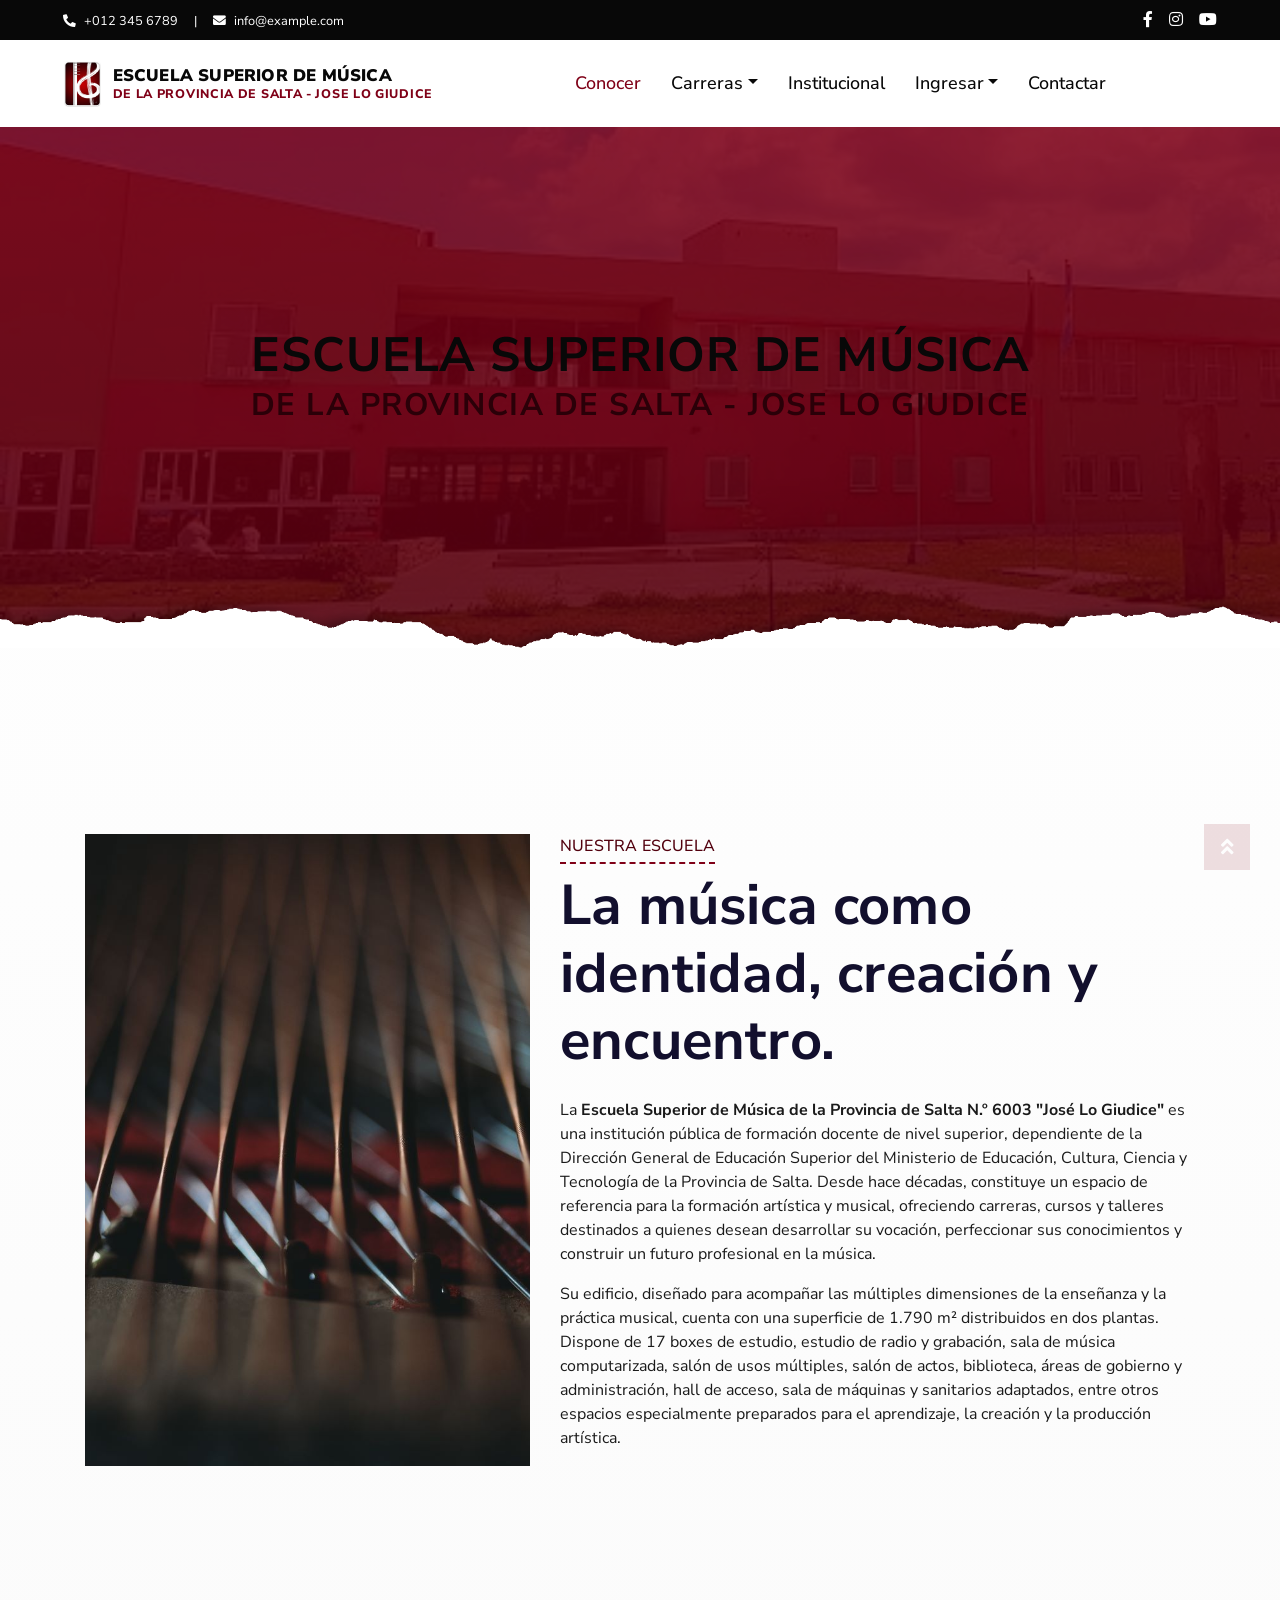
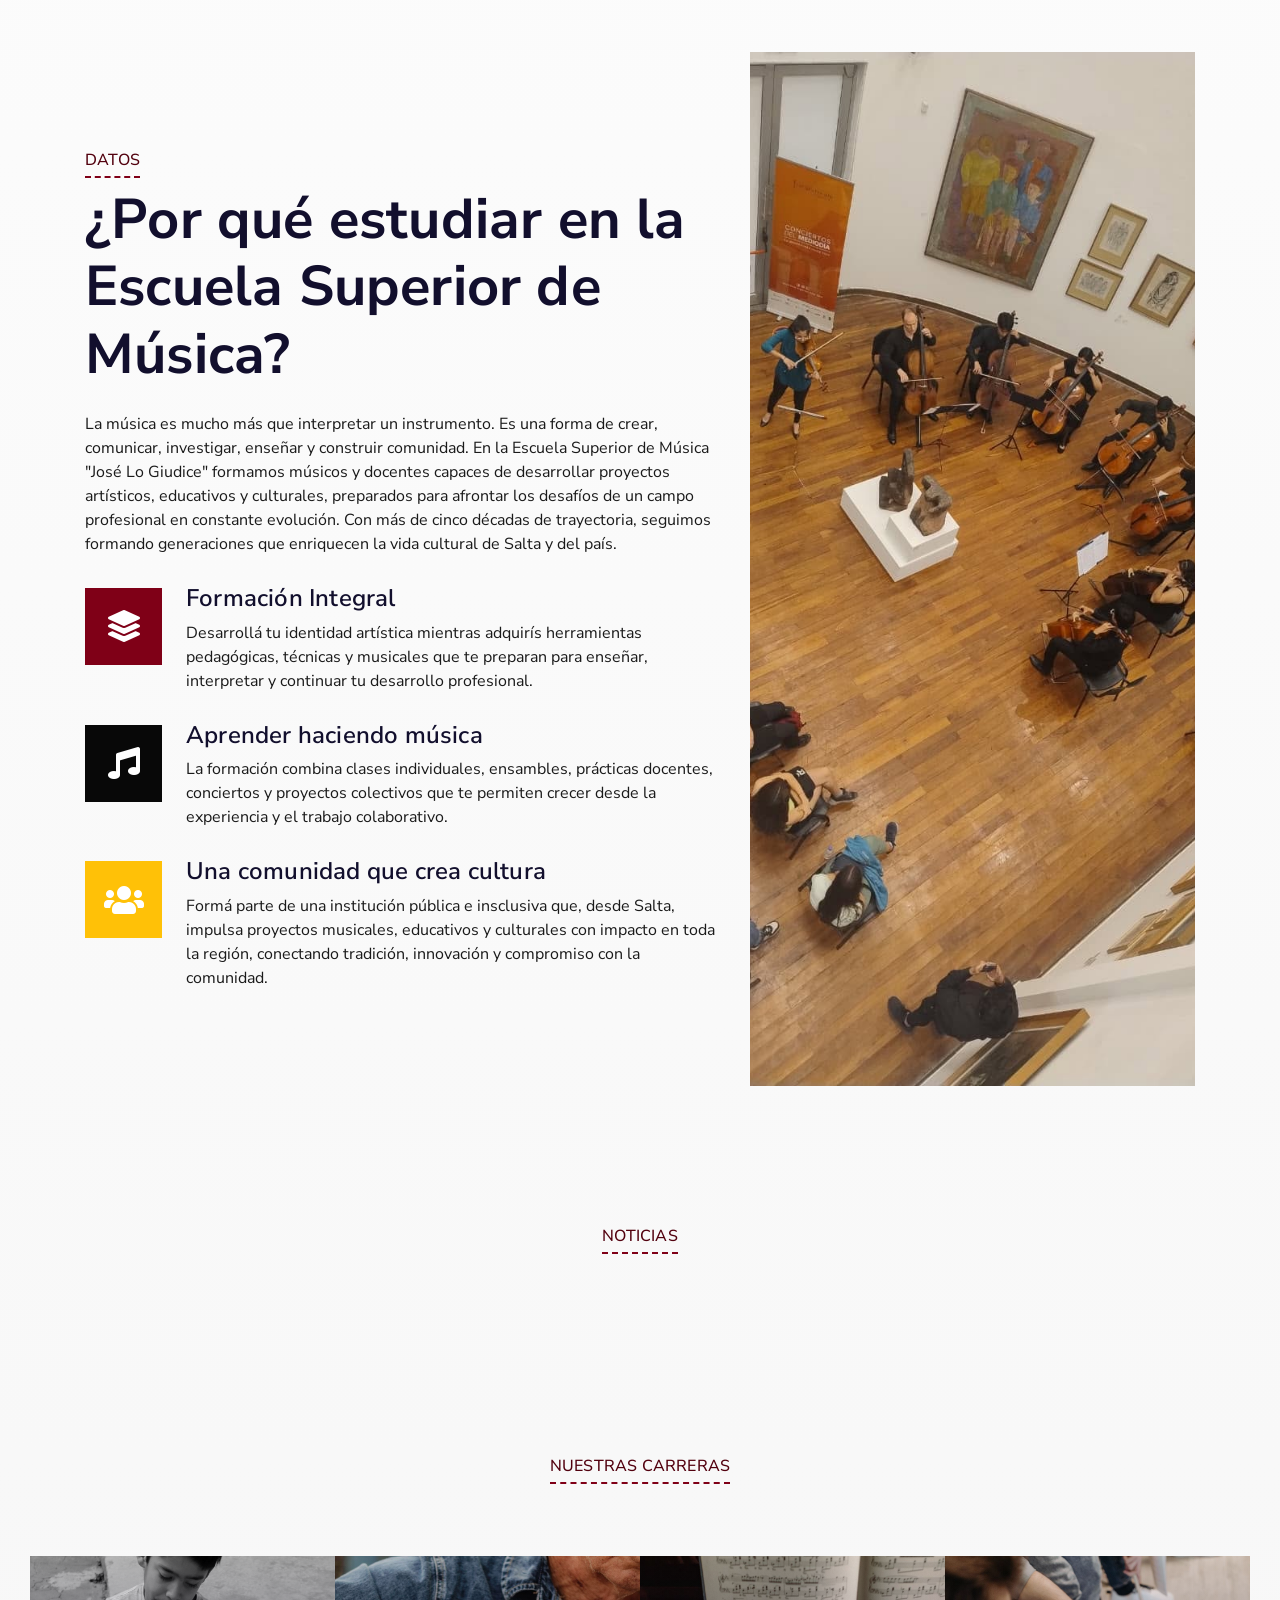
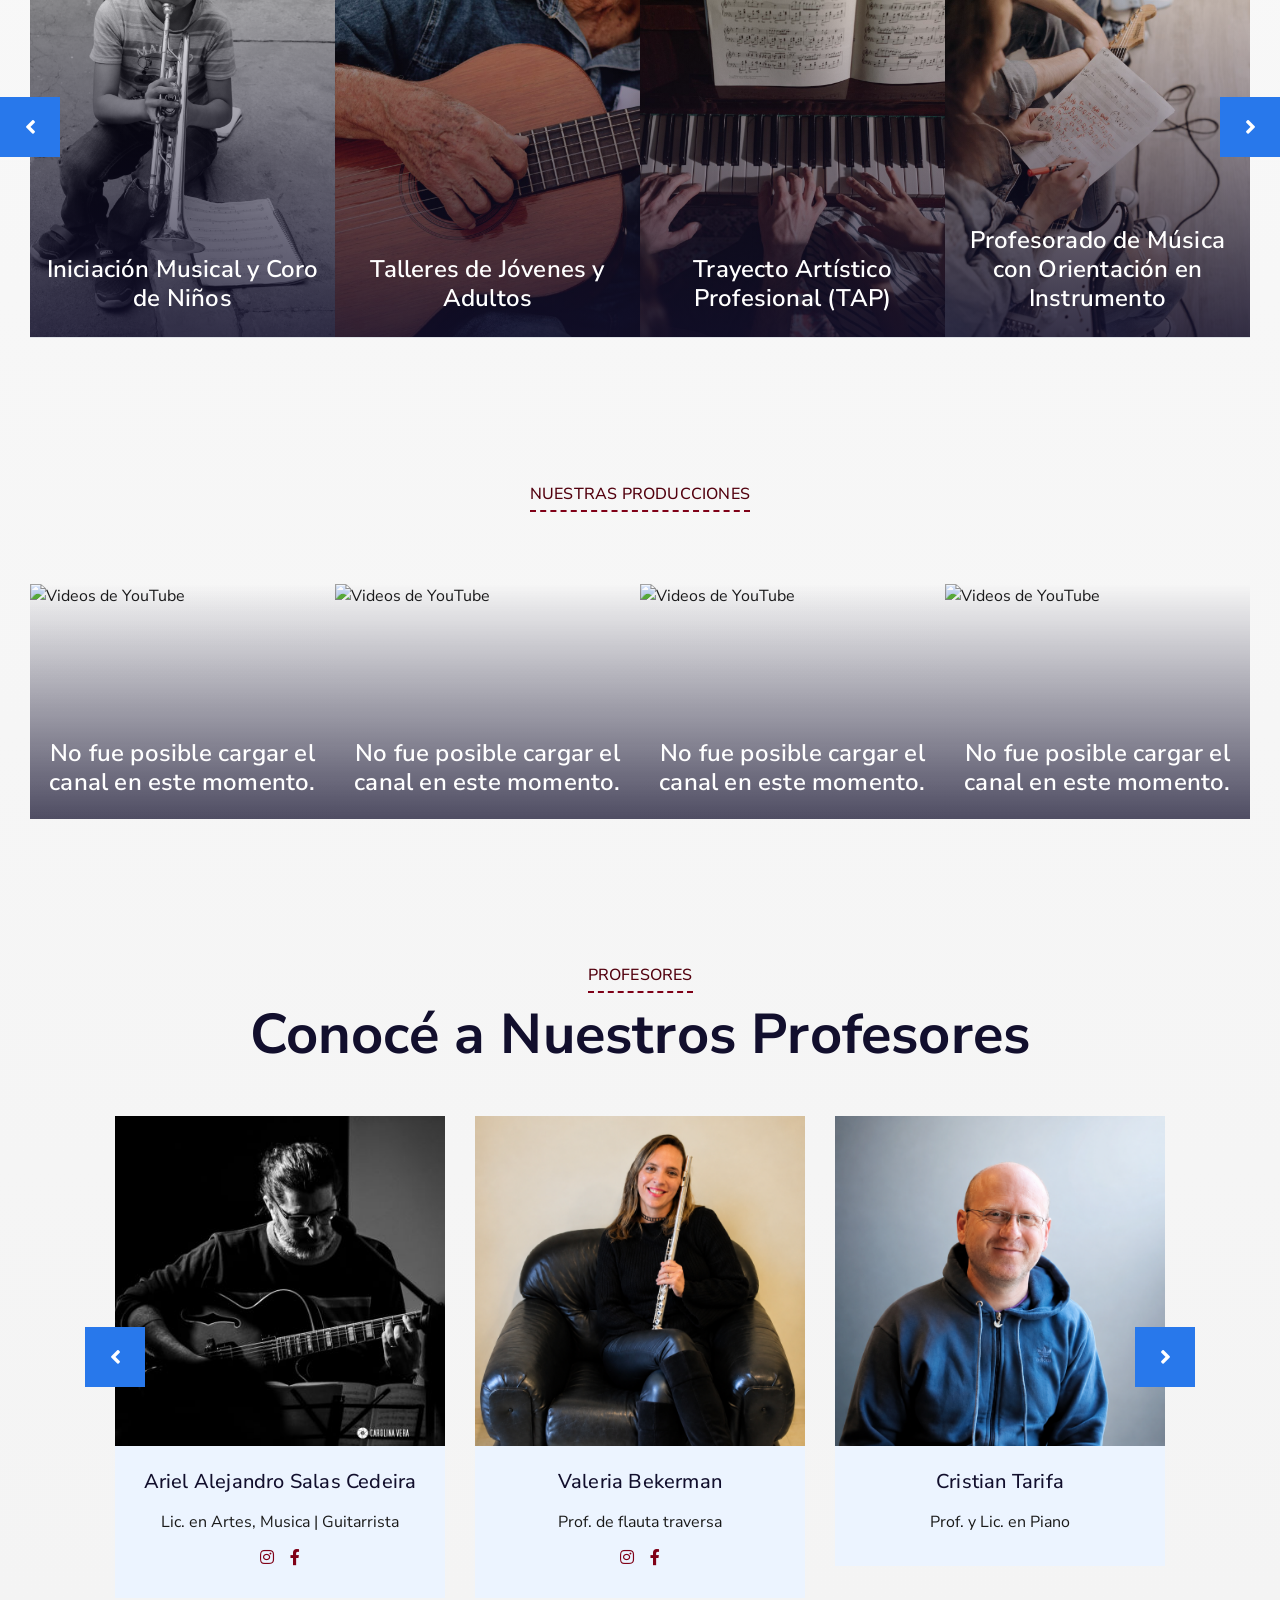
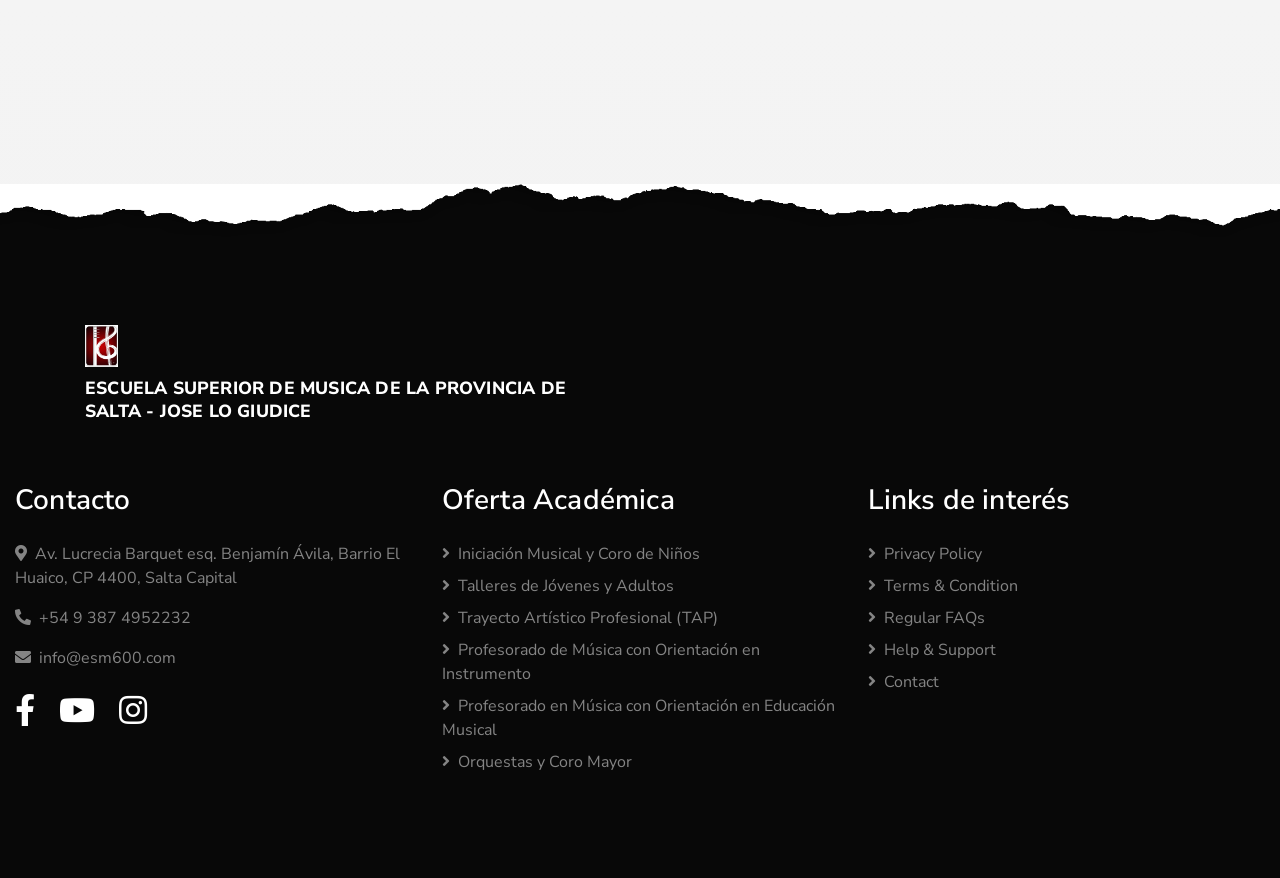
==== admin.html @ 335bd942 "Agregar Cartelera mejorada y Campus Virtual (Docentes)" ====
<!DOCTYPE html>
<html lang="en">

<head>
    <meta charset="utf-8">
    <title>Escuela Superior de Música - Jose Lo Giudice</title>
    <meta content="width=device-width, initial-scale=1.0" name="viewport">
    <meta content="Free HTML Templates" name="keywords">
    <meta content="Free HTML Templates" name="description">

    <!-- Favicon -->
    <link href="img/favicon.ico" rel="icon">

    <!-- Google Web Fonts -->
    <link rel="preconnect" href="https://fonts.gstatic.com">
    <link href="https://fonts.googleapis.com/css2?family=Nunito+Sans:wght@400;600;700;800;900&display=swap" rel="stylesheet"> 

    <!-- Font Awesome -->
    <link href="https://cdnjs.cloudflare.com/ajax/libs/font-awesome/5.10.0/css/all.min.css" rel="stylesheet">

    <!-- Libraries Stylesheet -->
    <link href="lib/owlcarousel/assets/owl.carousel.min.css" rel="stylesheet">

    <!-- Customized Bootstrap Stylesheet -->
    <link href="css/style.css" rel="stylesheet">

    <script>
        (function () {
            var adminPassword = 'admin';
            var storageKey = 'esm-admin-access';

            function redirectToHome() {
                window.location.replace('index.html');
            }

            async function requirePassword() {
                if (window.sessionStorage.getItem(storageKey) === 'granted') {
                    document.documentElement.style.visibility = '';
                    return;
                }

                while (true) {
                    var password = window.prompt('Ingrese la contraseña para acceder a Administracion:');

                    if (password === null) {
                        redirectToHome();
                        return;
                    }

                    if (password === adminPassword) {
                        window.sessionStorage.setItem(storageKey, 'granted');
                        document.documentElement.style.visibility = '';
                        return;
                    }

                    window.alert('Contrasena incorrecta.');
                }
            }

            document.documentElement.style.visibility = 'hidden';
            requirePassword().catch(redirectToHome);
        })();
    </script>
</head>

<body>
    <div class="brand-ribbon" aria-label="Nombre institucional">
        <span class="line-1">ESCUELA SUPERIOR DE MUSICA</span>
        <span class="line-2">DE LA PROVINCIA - JOSE LO GIUDICE</span>
    </div>

    <!-- Topbar Start -->
    <div class="container-fluid bg-dark">
        <div class="row py-2 px-lg-5">
            <div class="col-lg-6 text-center text-lg-left mb-2 mb-lg-0">
                <div class="d-inline-flex align-items-center text-white">
                    <small><i class="fa fa-phone-alt mr-2"></i>+012 345 6789</small>
                    <small class="px-3">|</small>
                    <small><i class="fa fa-envelope mr-2"></i>info@example.com</small>
                </div>
            </div>
            <div class="col-lg-6 text-center text-lg-right">
                <div class="d-inline-flex align-items-center">
                    <a class="text-white px-2" href="">
                        <i class="fab fa-facebook-f"></i>
                    </a>
                    <a class="text-white px-2" href="">
                        <i class="fab fa-instagram"></i>
                    </a>
                    <a class="text-white pl-2" href="">
                        <i class="fab fa-youtube"></i>
                    </a>
                </div>
            </div>
        </div>
    </div>
    <!-- Topbar End -->


    <!-- Navbar Start -->
    <div class="container-fluid p-0">
        <nav class="navbar navbar-expand-lg bg-white navbar-light py-3 py-lg-0 px-lg-5">
            <a href="index.html" class="navbar-brand ml-lg-3">
                <h1 class="m-0 d-flex align-items-center">
                    <img src="img/icono.png" alt="Logo Escuela Superior de Música">
                    <span class="brand-title">
                        <span class="line-1">Escuela Superior de Música</span>
                        <span class="line-2">De la Provincia de Salta - Jose Lo Giudice</span>
                    </span>
                </h1>
            </a>
            <button type="button" class="navbar-toggler" data-toggle="collapse" data-target="#navbarCollapse">
                <span class="navbar-toggler-icon"></span>
            </button>
            <div class="collapse navbar-collapse justify-content-between px-lg-3" id="navbarCollapse">
                <div class="navbar-nav mx-auto py-0">
                    <a href="index.html" class="nav-item nav-link active">Conocer</a>
                    <div class="nav-item dropdown">
                        <a href="#" class="nav-link dropdown-toggle" data-toggle="dropdown">Carreras</a>
                        <div class="dropdown-menu m-0">
                            <a href="im.html" class="dropdown-item">Iniciación Musical y Coro de Niños</a>
                            <a href="talleres.html" class="dropdown-item">Talleres de Jóvenes y Adultos</a>
                            <a href="tap.html" class="dropdown-item">Trayecto Artístico Profesional (TAP)</a>
                            <a href="prof_inst.html" class="dropdown-item">Profesorado de Música con Orientación en Instrumento</a>
                            <a href="prof_ed.html" class="dropdown-item">Profesorado en Música con Orientación en Educación Musical</a>
                            <a href="coro_y_orq.html" class="dropdown-item">Orquestas y Coro Mayor</a>
                        </div>
                    </div>
                    <a href="course.html" class="nav-item nav-link">Institucional</a>
                    <div class="nav-item dropdown">
                        <a href="#" class="nav-link dropdown-toggle" data-toggle="dropdown">Ingresar</a>
                        <div class="dropdown-menu m-0">
                            <a href="estudiante.html" class="dropdown-item">Estudiantes</a>
                            <a href="docente.html" class="dropdown-item">Docentes</a>
                            <a href="admin.html" class="dropdown-item">Administración</a>
                        </div>
                    </div>
                    <a href="contact.html" class="nav-item nav-link">Contactar</a>
                </div>
            </div>
        </nav>
    </div>
    <!-- Navbar End -->


    <!-- Header Start -->
    <div class="jumbotron jumbotron-fluid page-header position-relative overlay-bottom" style="margin-bottom: 90px;">
                <div class="container text-center py-5">
            <div class="hero-brand mt-4 mb-5">
                <h1 class="line-1">ADMINISTRACION</h1>
                <h2 class="line-2">Portal de acceso a materiales</h2>
            </div>
        </div>
    </div>
    <!-- Header End -->


    <!-- Cartelera Start -->
    <div class="container-fluid py-5 bg-light">
        <div class="container py-5">
            <div class="section-title position-relative mb-4">
                <h6 class="d-inline-block position-relative text-secondary text-uppercase pb-2">Cartelera</h6>
                <h1 class="display-4">Novedades Importantes</h1>
            </div>
            <div class="row justify-content-center">
                <div class="col-lg-10">
                    <div class="cartelera-box p-4 bg-white rounded shadow-sm">
                        <div id="carteleraItems" class="cartelera-items">
                            <p class="text-secondary mb-0"><i class="fa fa-spinner fa-spin mr-2"></i>Cargando novedades...</p>
                        </div>
                        <div class="d-flex justify-content-end mt-4">
                            <button id="carteleraEditBtn" class="btn btn-outline-primary cartelera-edit-trigger">
                                <i class="fa fa-edit mr-2"></i>Editar Cartelera
                            </button>
                        </div>
                        <div id="carteleraEditor" class="cartelera-editor mt-4 d-none">
                            <div class="alert alert-info" role="alert">
                                <i class="fa fa-info-circle mr-2"></i> Ingresa cada novedad en una línea separada
                            </div>
                            <div class="form-row">
                                <div class="form-group col-md-6">
                                    <label for="carteleraPassword"><strong>Clave de acceso</strong></label>
                                    <input type="password" class="form-control" id="carteleraPassword" placeholder="Clave para editar">
                                </div>
                            </div>
                            <div class="form-group">
                                <label for="carteleraText"><strong>Novedades</strong></label>
                                <textarea class="form-control" id="carteleraText" rows="6" placeholder="Escribe cada novedad en una línea"></textarea>
                            </div>
                            <div class="d-flex justify-content-between">
                                <button id="carteleraCancelBtn" class="btn btn-secondary">
                                    <i class="fa fa-times mr-2"></i>Cancelar
                                </button>
                                <button id="carteleraSaveBtn" class="btn btn-primary">
                                    <i class="fa fa-save mr-2"></i>Guardar cambios
                                </button>
                            </div>
                            <p id="carteleraEditorMessage" class="mt-3 text-muted small"></p>
                        </div>
                    </div>
                </div>
            </div>
        </div>
    </div>
    <!-- Cartelera End -->


    <!-- Sistemas de Inscripcion Start -->
    <div class="container-fluid py-5">
        <div class="container py-5">
            <div class="row align-items-center">
                <div class="col-lg-5 mb-5 mb-lg-0">
                    <div class="section-title position-relative mb-4">
                        <h6 class="d-inline-block position-relative text-secondary text-uppercase pb-2">Administracion</h6>
                        <h1 class="display-4">Sistemas de inscripcion</h1>
                    </div>
                    <p class="mb-4">Acceso directo a los sistemas de inscripcion de cada carrera.</p>
                    <div class="d-flex flex-column justify-content-start">
                        <a class="h5 mb-3" href="https://esm-6003.github.io/inscripciones_im/"><i class="fa fa-angle-right text-primary mr-2"></i>Iniciacion Musical y Coro de Ninos</a>
                        <a class="h5 mb-3" href="https://esm-6003.github.io/inscripciones_talleres/"><i class="fa fa-angle-right text-primary mr-2"></i>Talleres de Jovenes y Adultos</a>
                        <a class="h5 mb-0" href="https://esm-6003.github.io/inscripciones_tap/"><i class="fa fa-angle-right text-primary mr-2"></i>Trayecto Artistico Profesional (TAP)</a>
                    </div>
                </div>
                <div class="col-lg-7">
                    <div class="bg-light rounded shadow-sm overflow-hidden">
                        <div class="p-4 border-bottom">
                            <h3 class="mb-2">Video Tutorial</h3>
                            <p class="mb-0">Guia visual para el uso de los sistemas de inscripcion.</p>
                        </div>
                        <div class="embed-responsive embed-responsive-16by9">
                            <iframe class="embed-responsive-item" src="https://www.youtube.com/embed?listType=playlist&amp;list=PLn2VcwukuczQGEJcW-QOPMCEWF8kkze4x" title="Video tutorial de inscripcion"></iframe>
                        </div>
                    </div>
                </div>
            </div>
        </div>
    </div>
    <!-- Sistemas de Inscripcion End -->

    <!-- Generadores Automatizados Start -->
    <div class="container-fluid pb-5">
        <div class="container pb-5">
            <div class="section-title position-relative mb-4">
                <h6 class="d-inline-block position-relative text-secondary text-uppercase pb-2">Herramientas</h6>
                <h1 class="display-4">Generadores Automatizados</h1>
            </div>
            <div class="row">
                <div class="col-lg-6 mb-3">
                    <div class="bg-light rounded p-4 h-100 shadow-sm">
                        <a class="h4 d-inline-block mb-0" href="https://esm-6003.github.io/listados/" target="_blank" rel="noopener noreferrer">Generador Automatico de Listados</a>
                    </div>
                </div>
                <div class="col-lg-6 mb-3">
                    <div class="bg-light rounded p-4 h-100 shadow-sm">
                        <a class="h4 d-inline-block mb-2" href="#">Generador de Actas de Examenes</a>
                        <p class="mb-0">Enlace pendiente de configuracion.</p>
                    </div>
                </div>
            </div>
        </div>
    </div>
    <!-- Generadores Automatizados End -->


    <!-- Footer Start -->
    <div class="container-fluid position-relative overlay-top bg-dark text-white-50 py-5" style="margin-top: 90px;">
        <div class="container mt-5 pt-5">
            <div class="row">
                <div class="col-md-6 mb-5">
                    <a href="index.html" class="navbar-brand">
                        <h1 class="mt-n2 d-flex align-items-center footer-brand-title">
                            <img src="img/icono.png" alt="Logo Escuela Superior de Música">
                            ESCUELA SUPERIOR DE MUSICA DE LA PROVINCIA DE SALTA - JOSE LO GIUDICE
                        </h1>
                    </a>
                </div>
                </div>
            </div>
            <div class="row">
                <div class="col-md-4 mb-5">
                    <h3 class="text-white mb-4">Contactos</h3>
                    <p><i class="fa fa-map-marker-alt mr-2"></i>Av. Lucrecia Barquet esq. Benjamín Ávila, Barrio El Huaico, CP 4400, Salta Capital</p>
                    <p><i class="fa fa-phone-alt mr-2"></i>+54 9 387 4952232</p>
                    <p><i class="fa fa-envelope mr-2"></i>info@esm600.com</p>
                    <div class="d-flex justify-content-start mt-4">
                        <a class="text-white mr-4" href="#"><i class="fab fa-2x fa-facebook-f"></i></a>
                        <a class="text-white mr-4" href="#"><i class="fab fa-2x fa-youtube"></i></a>
                        <a class="text-white" href="#"><i class="fab fa-2x fa-instagram"></i></a>
                    </div>
                </div>
                <div class="col-md-4 mb-5">
                    <h3 class="text-white mb-4">Our Courses</h3>
                    <div class="d-flex flex-column justify-content-start">
                        <a class="text-white-50 mb-2" href="#"><i class="fa fa-angle-right mr-2"></i>Iniciación Musical y Coro de Niños</a>
                        <a class="text-white-50 mb-2" href="#"><i class="fa fa-angle-right mr-2"></i>Talleres de Jóvenes y Adultos</a>
                        <a class="text-white-50 mb-2" href="#"><i class="fa fa-angle-right mr-2"></i>Trayecto Artístico Profesional (TAP)</a>
                        <a class="text-white-50 mb-2" href="#"><i class="fa fa-angle-right mr-2"></i>Profesorado de Música con Orientación en Instrumento</a>
                        <a class="text-white-50 mb-2" href="#"><i class="fa fa-angle-right mr-2"></i>Profesorado en Música con Orientación en Educación Musical</a>
                        <a class="text-white-50 mb-2" href="#"><i class="fa fa-angle-right mr-2"></i>Orquestas y Coro Mayor</a>
                    </div>
                </div>
                <div class="col-md-4 mb-5">
                    <h3 class="text-white mb-4">Links de interés</h3>
                    <div class="d-flex flex-column justify-content-start">
                        <a class="text-white-50 mb-2" href="#"><i class="fa fa-angle-right mr-2"></i>Privacy Policy</a>
                        <a class="text-white-50 mb-2" href="#"><i class="fa fa-angle-right mr-2"></i>Terms & Condition</a>
                        <a class="text-white-50 mb-2" href="#"><i class="fa fa-angle-right mr-2"></i>Regular FAQs</a>
                        <a class="text-white-50 mb-2" href="#"><i class="fa fa-angle-right mr-2"></i>Help & Support</a>
                        <a class="text-white-50" href="#"><i class="fa fa-angle-right mr-2"></i>Contact</a>
                    </div>
                </div>
            </div>
        </div>
    </div>
    <!-- Footer End -->


    <!-- Back to Top -->
    <a href="#" class="btn btn-lg btn-primary rounded-0 btn-lg-square back-to-top"><i class="fa fa-angle-double-up"></i></a>


    <!-- JavaScript Libraries -->
    <script src="https://code.jquery.com/jquery-3.4.1.min.js"></script>
    <script src="https://stackpath.bootstrapcdn.com/bootstrap/4.4.1/js/bootstrap.bundle.min.js"></script>
    <script src="lib/easing/easing.min.js"></script>
    <script src="lib/waypoints/waypoints.min.js"></script>
    <script src="lib/counterup/counterup.min.js"></script>
    <script src="lib/owlcarousel/owl.carousel.min.js"></script>

    <!-- Template Javascript -->
    <script src="js/main.js"></script>

    <!-- Cartelera Script -->
    <script>
    (function ($) {
        var CARTELERA_ACCESS_KEY = 'admin';
        var CARTELERA_STORAGE_KEY = 'cartelera_admin_content';
        var currentContent = '';

        var $items = $('#carteleraItems');
        var $editor = $('#carteleraEditor');
        var $password = $('#carteleraPassword');
        var $textarea = $('#carteleraText');
        var $message = $('#carteleraEditorMessage');
        var $editBtn = $('#carteleraEditBtn');
        var $cancelBtn = $('#carteleraCancelBtn');
        var $saveBtn = $('#carteleraSaveBtn');

        function escapeHtml(text) {
            return String(text || '')
                .replace(/&/g, '&amp;')
                .replace(/</g, '&lt;')
                .replace(/>/g, '&gt;')
                .replace(/"/g, '&quot;')
                .replace(/'/g, '&#39;');
        }

        function renderCartelera(text) {
            var lines = String(text || '').trim().split(/\r?\n/).filter(Boolean);
            if (!lines.length) {
                $items.html('<p class="text-secondary mb-0"><i class="fa fa-info-circle mr-2"></i>No hay novedades disponibles.</p>');
                return;
            }
            var html = '<ul class="list-unstyled mb-0">';
            lines.forEach(function (line) {
                html += '<li class="cartelera-item mb-2"><i class="fa fa-circle text-primary mr-2"></i>' + escapeHtml(line) + '</li>';
            });
            html += '</ul>';
            $items.html(html);
        }

        function setEditorVisible(visible) {
            $editor.toggleClass('d-none', !visible);
            if (!visible) {
                $password.val('');
                $message.text('');
            }
        }

        function setEditorMessage(text, isError) {
            $message.text(text).toggleClass('text-danger', !!isError).toggleClass('text-success', !isError);
        }

        function loadCarteleraFromLocal() {
            var saved = localStorage.getItem(CARTELERA_STORAGE_KEY);
            if (saved) {
                currentContent = saved;
                renderCartelera(saved);
            } else {
                renderCartelera('Sistema de cartelera activo\nVerifica regularmente las novedades\nContacta con administración para sugerencias');
            }
        }

        function saveCarteleraToLocal(content) {
            localStorage.setItem(CARTELERA_STORAGE_KEY, content);
            currentContent = content;
        }

        $editBtn.on('click', function () {
            setEditorVisible(true);
            $textarea.val(currentContent);
            $textarea.focus();
        });

        $cancelBtn.on('click', function () {
            setEditorVisible(false);
        });

        $saveBtn.on('click', function () {
            var password = String($password.val() || '').trim();
            if (!password) {
                setEditorMessage('Por favor, ingresa la clave de acceso.', true);
                return;
            }
            if (password !== CARTELERA_ACCESS_KEY) {
                setEditorMessage('Clave incorrecta. Intenta nuevamente.', true);
                return;
            }
            var content = String($textarea.val() || '').trim();
            if (!content) {
                setEditorMessage('Por favor, agrega al menos una novedad.', true);
                return;
            }
            saveCarteleraToLocal(content);
            renderCartelera(content);
            setEditorMessage('✓ Cambios guardados correctamente.', false);
            setTimeout(function () {
                setEditorVisible(false);
            }, 2000);
        });

        loadCarteleraFromLocal();
    })(jQuery);
    </script>
</body>

</html>
---- css/style.css ----
/******* Bootstrap Theming ********/
/*!
 * Bootstrap v4.5.3 (https://getbootstrap.com/)
 * Copyright 2011-2020 The Bootstrap Authors
 * Copyright 2011-2020 Twitter, Inc.
 * Licensed under MIT (https://github.com/twbs/bootstrap/blob/main/LICENSE)
 */
:root {
  --blue: #007bff;
  --indigo: #6610f2;
  --purple: #6f42c1;
  --pink: #e83e8c;
  --red: #dc3545;
  --orange: #fd7e14;
  --yellow: #ffc107;
  --green: #28a745;
  --teal: #20c997;
  --cyan: #17a2b8;
  --white: #fff;
  --gray: #6c757d;
  --gray-dark: #343a40;
  --primary: #7f0017;
  --secondary: #080808;
  --success: #28a745;
  --info: #17a2b8;
  --warning: #ffc107;
  --danger: #dc3545;
  --light: #f2f2f2;
  --dark: #080808;
  --breakpoint-xs: 0;
  --breakpoint-sm: 576px;
  --breakpoint-md: 768px;
  --breakpoint-lg: 992px;
  --breakpoint-xl: 1200px;
  --font-family-sans-serif: "Nunito Sans", "Futura PT", Futura, "Trebuchet MS", -apple-system, BlinkMacSystemFont, "Segoe UI", Roboto, "Helvetica Neue", Arial, "Noto Sans", sans-serif, "Apple Color Emoji", "Segoe UI Emoji", "Segoe UI Symbol", "Noto Color Emoji";
  --font-family-monospace: SFMono-Regular, Menlo, Monaco, Consolas, "Liberation Mono", "Courier New", monospace;
}

*,
*::before,
*::after {
  box-sizing: border-box;
}

html {
  font-family: sans-serif;
  line-height: 1.15;
  -webkit-text-size-adjust: 100%;
  -webkit-tap-highlight-color: rgba(0, 0, 0, 0);
}

article, aside, figcaption, figure, footer, header, hgroup, main, nav, section {
  display: block;
}

body {
  margin: 0;
  font-family: "Nunito Sans", "Futura PT", Futura, "Trebuchet MS", sans-serif;
  font-size: 1rem;
  font-weight: 400;
  line-height: 1.5;
  color: #6B6A75;
  text-align: left;
  background-color: #FFFFFF;
}

[tabindex="-1"]:focus:not(:focus-visible) {
  outline: 0 !important;
}

hr {
  box-sizing: content-box;
  height: 0;
  overflow: visible;
}

h1, h2, h3, h4, h5, h6 {
  margin-top: 0;
  margin-bottom: 0.5rem;
}

p {
  margin-top: 0;
  margin-bottom: 1rem;
}

abbr[title],
abbr[data-original-title] {
  text-decoration: underline;
  text-decoration: underline dotted;
  cursor: help;
  border-bottom: 0;
  text-decoration-skip-ink: none;
}

address {
  margin-bottom: 1rem;
  font-style: normal;
  line-height: inherit;
}

ol,
ul,
dl {
  margin-top: 0;
  margin-bottom: 1rem;
}

ol ol,
ul ul,
ol ul,
ul ol {
  margin-bottom: 0;
}

dt {
  font-weight: 700;
}

dd {
  margin-bottom: .5rem;
  margin-left: 0;
}

blockquote {
  margin: 0 0 1rem;
}

b,
strong {
  font-weight: bolder;
}

small {
  font-size: 80%;
}

sub,
sup {
  position: relative;
  font-size: 75%;
  line-height: 0;
  vertical-align: baseline;
}

sub {
  bottom: -.25em;
}

sup {
  top: -.5em;
}

a {
  color: #7f0017;
  text-decoration: none;
  background-color: transparent;
}

a:hover {
  color: #52000e;
  text-decoration: underline;
}

a:not([href]):not([class]) {
  color: inherit;
  text-decoration: none;
}

a:not([href]):not([class]):hover {
  color: inherit;
  text-decoration: none;
}

pre,
code,
kbd,
samp {
  font-family: SFMono-Regular, Menlo, Monaco, Consolas, "Liberation Mono", "Courier New", monospace;
  font-size: 1em;
}

pre {
  margin-top: 0;
  margin-bottom: 1rem;
  overflow: auto;
  -ms-overflow-style: scrollbar;
}

figure {
  margin: 0 0 1rem;
}

img {
  vertical-align: middle;
  border-style: none;
}

svg {
  overflow: hidden;
  vertical-align: middle;
}

table {
  border-collapse: collapse;
}

caption {
  padding-top: 0.75rem;
  padding-bottom: 0.75rem;
  color: #6c757d;
  text-align: left;
  caption-side: bottom;
}

th {
  text-align: inherit;
  text-align: -webkit-match-parent;
}

label {
  display: inline-block;
  margin-bottom: 0.5rem;
}

button {
  border-radius: 0;
}

button:focus {
  outline: 1px dotted;
  outline: 5px auto -webkit-focus-ring-color;
}

input,
button,
select,
optgroup,
textarea {
  margin: 0;
  font-family: inherit;
  font-size: inherit;
  line-height: inherit;
}

button,
input {
  overflow: visible;
}

button,
select {
  text-transform: none;
}

[role="button"] {
  cursor: pointer;
}

select {
  word-wrap: normal;
}

button,
[type="button"],
[type="reset"],
[type="submit"] {
  -webkit-appearance: button;
}

button:not(:disabled),
[type="button"]:not(:disabled),
[type="reset"]:not(:disabled),
[type="submit"]:not(:disabled) {
  cursor: pointer;
}

button::-moz-focus-inner,
[type="button"]::-moz-focus-inner,
[type="reset"]::-moz-focus-inner,
[type="submit"]::-moz-focus-inner {
  padding: 0;
  border-style: none;
}

input[type="radio"],
input[type="checkbox"] {
  box-sizing: border-box;
  padding: 0;
}

textarea {
  overflow: auto;
  resize: vertical;
}

fieldset {
  min-width: 0;
  padding: 0;
  margin: 0;
  border: 0;
}

legend {
  display: block;
  width: 100%;
  max-width: 100%;
  padding: 0;
  margin-bottom: .5rem;
  font-size: 1.5rem;
  line-height: inherit;
  color: inherit;
  white-space: normal;
}

@media (max-width: 1200px) {
  legend {
    font-size: calc(1.275rem + 0.3vw) ;
  }
}

progress {
  vertical-align: baseline;
}

[type="number"]::-webkit-inner-spin-button,
[type="number"]::-webkit-outer-spin-button {
  height: auto;
}

[type="search"] {
  outline-offset: -2px;
  -webkit-appearance: none;
}

[type="search"]::-webkit-search-decoration {
  -webkit-appearance: none;
}

::-webkit-file-upload-button {
  font: inherit;
  -webkit-appearance: button;
}

output {
  display: inline-block;
}

summary {
  display: list-item;
  cursor: pointer;
}

template {
  display: none;
}

[hidden] {
  display: none !important;
}

h1, h2, h3, h4, h5, h6,
.h1, .h2, .h3, .h4, .h5, .h6 {
  margin-bottom: 0.5rem;
  font-family: "Jost", sans-serif;
  font-weight: 500;
  line-height: 1.2;
  color: #120F2D;
}

h1, .h1 {
  font-size: 2.5rem;
}

@media (max-width: 1200px) {
  h1, .h1 {
    font-size: calc(1.375rem + 1.5vw) ;
  }
}

h2, .h2 {
  font-size: 2rem;
}

@media (max-width: 1200px) {
  h2, .h2 {
    font-size: calc(1.325rem + 0.9vw) ;
  }
}

h3, .h3 {
  font-size: 1.75rem;
}

@media (max-width: 1200px) {
  h3, .h3 {
    font-size: calc(1.3rem + 0.6vw) ;
  }
}

h4, .h4 {
  font-size: 1.5rem;
}

@media (max-width: 1200px) {
  h4, .h4 {
    font-size: calc(1.275rem + 0.3vw) ;
  }
}

h5, .h5 {
  font-size: 1.25rem;
}

h6, .h6 {
  font-size: 1rem;
}

.lead {
  font-size: 1.25rem;
  font-weight: 300;
}

.display-1 {
  font-size: 6rem;
  font-weight: 300;
  line-height: 1.2;
}

@media (max-width: 1200px) {
  .display-1 {
    font-size: calc(1.725rem + 5.7vw) ;
  }
}

.display-2 {
  font-size: 5.5rem;
  font-weight: 300;
  line-height: 1.2;
}

@media (max-width: 1200px) {
  .display-2 {
    font-size: calc(1.675rem + 5.1vw) ;
  }
}

.display-3 {
  font-size: 4.5rem;
  font-weight: 300;
  line-height: 1.2;
}

@media (max-width: 1200px) {
  .display-3 {
    font-size: calc(1.575rem + 3.9vw) ;
  }
}

.display-4 {
  font-size: 3.5rem;
  font-weight: 300;
  line-height: 1.2;
}

@media (max-width: 1200px) {
  .display-4 {
    font-size: calc(1.475rem + 2.7vw) ;
  }
}

hr {
  margin-top: 1rem;
  margin-bottom: 1rem;
  border: 0;
  border-top: 1px solid rgba(0, 0, 0, 0.1);
}

small,
.small {
  font-size: 80%;
  font-weight: 400;
}

mark,
.mark {
  padding: 0.2em;
  background-color: #fcf8e3;
}

.list-unstyled {
  padding-left: 0;
  list-style: none;
}

.list-inline {
  padding-left: 0;
  list-style: none;
}

.list-inline-item {
  display: inline-block;
}

.list-inline-item:not(:last-child) {
  margin-right: 0.5rem;
}

.initialism {
  font-size: 90%;
  text-transform: uppercase;
}

.blockquote {
  margin-bottom: 1rem;
  font-size: 1.25rem;
}

.blockquote-footer {
  display: block;
  font-size: 80%;
  color: #6c757d;
}

.blockquote-footer::before {
  content: "\2014\00A0";
}

.img-fluid {
  max-width: 100%;
  height: auto;
}

.img-thumbnail {
  padding: 0.25rem;
  background-color: #FFFFFF;
  border: 1px solid #dee2e6;
  border-radius: false;
  max-width: 100%;
  height: auto;
}

.figure {
  display: inline-block;
}

.figure-img {
  margin-bottom: 0.5rem;
  line-height: 1;
}

.figure-caption {
  font-size: 90%;
  color: #6c757d;
}

code {
  font-size: 87.5%;
  color: #e83e8c;
  word-wrap: break-word;
}

a > code {
  color: inherit;
}

kbd {
  padding: 0.2rem 0.4rem;
  font-size: 87.5%;
  color: #fff;
  background-color: #212529;
  border-radius: 0.2rem;
}

kbd kbd {
  padding: 0;
  font-size: 100%;
  font-weight: 700;
}

pre {
  display: block;
  font-size: 87.5%;
  color: #212529;
}

pre code {
  font-size: inherit;
  color: inherit;
  word-break: normal;
}

.pre-scrollable {
  max-height: 340px;
  overflow-y: scroll;
}

.container,
.container-fluid,
.container-sm,
.container-md,
.container-lg,
.container-xl {
  width: 100%;
  padding-right: 15px;
  padding-left: 15px;
  margin-right: auto;
  margin-left: auto;
}

@media (min-width: 576px) {
  .container, .container-sm {
    max-width: 540px;
  }
}

@media (min-width: 768px) {
  .container, .container-sm, .container-md {
    max-width: 720px;
  }
}

@media (min-width: 992px) {
  .container, .container-sm, .container-md, .container-lg {
    max-width: 960px;
  }
}

@media (min-width: 1200px) {
  .container, .container-sm, .container-md, .container-lg, .container-xl {
    max-width: 1140px;
  }
}

.row {
  display: flex;
  flex-wrap: wrap;
  margin-right: -15px;
  margin-left: -15px;
}

.no-gutters {
  margin-right: 0;
  margin-left: 0;
}

.no-gutters > .col,
.no-gutters > [class*="col-"] {
  padding-right: 0;
  padding-left: 0;
}

.col-1, .col-2, .col-3, .col-4, .col-5, .col-6, .col-7, .col-8, .col-9, .col-10, .col-11, .col-12, .col,
.col-auto, .col-sm-1, .col-sm-2, .col-sm-3, .col-sm-4, .col-sm-5, .col-sm-6, .col-sm-7, .col-sm-8, .col-sm-9, .col-sm-10, .col-sm-11, .col-sm-12, .col-sm,
.col-sm-auto, .col-md-1, .col-md-2, .col-md-3, .col-md-4, .col-md-5, .col-md-6, .col-md-7, .col-md-8, .col-md-9, .col-md-10, .col-md-11, .col-md-12, .col-md,
.col-md-auto, .col-lg-1, .col-lg-2, .col-lg-3, .col-lg-4, .col-lg-5, .col-lg-6, .col-lg-7, .col-lg-8, .col-lg-9, .col-lg-10, .col-lg-11, .col-lg-12, .col-lg,
.col-lg-auto, .col-xl-1, .col-xl-2, .col-xl-3, .col-xl-4, .col-xl-5, .col-xl-6, .col-xl-7, .col-xl-8, .col-xl-9, .col-xl-10, .col-xl-11, .col-xl-12, .col-xl,
.col-xl-auto {
  position: relative;
  width: 100%;
  padding-right: 15px;
  padding-left: 15px;
}

.col {
  flex-basis: 0;
  flex-grow: 1;
  max-width: 100%;
}

.row-cols-1 > * {
  flex: 0 0 100%;
  max-width: 100%;
}

.row-cols-2 > * {
  flex: 0 0 50%;
  max-width: 50%;
}

.row-cols-3 > * {
  flex: 0 0 33.33333%;
  max-width: 33.33333%;
}

.row-cols-4 > * {
  flex: 0 0 25%;
  max-width: 25%;
}

.row-cols-5 > * {
  flex: 0 0 20%;
  max-width: 20%;
}

.row-cols-6 > * {
  flex: 0 0 16.66667%;
  max-width: 16.66667%;
}

.col-auto {
  flex: 0 0 auto;
  width: auto;
  max-width: 100%;
}

.col-1 {
  flex: 0 0 8.33333%;
  max-width: 8.33333%;
}

.col-2 {
  flex: 0 0 16.66667%;
  max-width: 16.66667%;
}

.col-3 {
  flex: 0 0 25%;
  max-width: 25%;
}

.col-4 {
  flex: 0 0 33.33333%;
  max-width: 33.33333%;
}

.col-5 {
  flex: 0 0 41.66667%;
  max-width: 41.66667%;
}

.col-6 {
  flex: 0 0 50%;
  max-width: 50%;
}

.col-7 {
  flex: 0 0 58.33333%;
  max-width: 58.33333%;
}

.col-8 {
  flex: 0 0 66.66667%;
  max-width: 66.66667%;
}

.col-9 {
  flex: 0 0 75%;
  max-width: 75%;
}

.col-10 {
  flex: 0 0 83.33333%;
  max-width: 83.33333%;
}

.col-11 {
  flex: 0 0 91.66667%;
  max-width: 91.66667%;
}

.col-12 {
  flex: 0 0 100%;
  max-width: 100%;
}

.order-first {
  order: -1;
}

.order-last {
  order: 13;
}

.order-0 {
  order: 0;
}

.order-1 {
  order: 1;
}

.order-2 {
  order: 2;
}

.order-3 {
  order: 3;
}

.order-4 {
  order: 4;
}

.order-5 {
  order: 5;
}

.order-6 {
  order: 6;
}

.order-7 {
  order: 7;
}

.order-8 {
  order: 8;
}

.order-9 {
  order: 9;
}

.order-10 {
  order: 10;
}

.order-11 {
  order: 11;
}

.order-12 {
  order: 12;
}

.offset-1 {
  margin-left: 8.33333%;
}

.offset-2 {
  margin-left: 16.66667%;
}

.offset-3 {
  margin-left: 25%;
}

.offset-4 {
  margin-left: 33.33333%;
}

.offset-5 {
  margin-left: 41.66667%;
}

.offset-6 {
  margin-left: 50%;
}

.offset-7 {
  margin-left: 58.33333%;
}

.offset-8 {
  margin-left: 66.66667%;
}

.offset-9 {
  margin-left: 75%;
}

.offset-10 {
  margin-left: 83.33333%;
}

.offset-11 {
  margin-left: 91.66667%;
}

@media (min-width: 576px) {
  .col-sm {
    flex-basis: 0;
    flex-grow: 1;
    max-width: 100%;
  }
  .row-cols-sm-1 > * {
    flex: 0 0 100%;
    max-width: 100%;
  }
  .row-cols-sm-2 > * {
    flex: 0 0 50%;
    max-width: 50%;
  }
  .row-cols-sm-3 > * {
    flex: 0 0 33.33333%;
    max-width: 33.33333%;
  }
  .row-cols-sm-4 > * {
    flex: 0 0 25%;
    max-width: 25%;
  }
  .row-cols-sm-5 > * {
    flex: 0 0 20%;
    max-width: 20%;
  }
  .row-cols-sm-6 > * {
    flex: 0 0 16.66667%;
    max-width: 16.66667%;
  }
  .col-sm-auto {
    flex: 0 0 auto;
    width: auto;
    max-width: 100%;
  }
  .col-sm-1 {
    flex: 0 0 8.33333%;
    max-width: 8.33333%;
  }
  .col-sm-2 {
    flex: 0 0 16.66667%;
    max-width: 16.66667%;
  }
  .col-sm-3 {
    flex: 0 0 25%;
    max-width: 25%;
  }
  .col-sm-4 {
    flex: 0 0 33.33333%;
    max-width: 33.33333%;
  }
  .col-sm-5 {
    flex: 0 0 41.66667%;
    max-width: 41.66667%;
  }
  .col-sm-6 {
    flex: 0 0 50%;
    max-width: 50%;
  }
  .col-sm-7 {
    flex: 0 0 58.33333%;
    max-width: 58.33333%;
  }
  .col-sm-8 {
    flex: 0 0 66.66667%;
    max-width: 66.66667%;
  }
  .col-sm-9 {
    flex: 0 0 75%;
    max-width: 75%;
  }
  .col-sm-10 {
    flex: 0 0 83.33333%;
    max-width: 83.33333%;
  }
  .col-sm-11 {
    flex: 0 0 91.66667%;
    max-width: 91.66667%;
  }
  .col-sm-12 {
    flex: 0 0 100%;
    max-width: 100%;
  }
  .order-sm-first {
    order: -1;
  }
  .order-sm-last {
    order: 13;
  }
  .order-sm-0 {
    order: 0;
  }
  .order-sm-1 {
    order: 1;
  }
  .order-sm-2 {
    order: 2;
  }
  .order-sm-3 {
    order: 3;
  }
  .order-sm-4 {
    order: 4;
  }
  .order-sm-5 {
    order: 5;
  }
  .order-sm-6 {
    order: 6;
  }
  .order-sm-7 {
    order: 7;
  }
  .order-sm-8 {
    order: 8;
  }
  .order-sm-9 {
    order: 9;
  }
  .order-sm-10 {
    order: 10;
  }
  .order-sm-11 {
    order: 11;
  }
  .order-sm-12 {
    order: 12;
  }
  .offset-sm-0 {
    margin-left: 0;
  }
  .offset-sm-1 {
    margin-left: 8.33333%;
  }
  .offset-sm-2 {
    margin-left: 16.66667%;
  }
  .offset-sm-3 {
    margin-left: 25%;
  }
  .offset-sm-4 {
    margin-left: 33.33333%;
  }
  .offset-sm-5 {
    margin-left: 41.66667%;
  }
  .offset-sm-6 {
    margin-left: 50%;
  }
  .offset-sm-7 {
    margin-left: 58.33333%;
  }
  .offset-sm-8 {
    margin-left: 66.66667%;
  }
  .offset-sm-9 {
    margin-left: 75%;
  }
  .offset-sm-10 {
    margin-left: 83.33333%;
  }
  .offset-sm-11 {
    margin-left: 91.66667%;
  }
}

@media (min-width: 768px) {
  .col-md {
    flex-basis: 0;
    flex-grow: 1;
    max-width: 100%;
  }
  .row-cols-md-1 > * {
    flex: 0 0 100%;
    max-width: 100%;
  }
  .row-cols-md-2 > * {
    flex: 0 0 50%;
    max-width: 50%;
  }
  .row-cols-md-3 > * {
    flex: 0 0 33.33333%;
    max-width: 33.33333%;
  }
  .row-cols-md-4 > * {
    flex: 0 0 25%;
    max-width: 25%;
  }
  .row-cols-md-5 > * {
    flex: 0 0 20%;
    max-width: 20%;
  }
  .row-cols-md-6 > * {
    flex: 0 0 16.66667%;
    max-width: 16.66667%;
  }
  .col-md-auto {
    flex: 0 0 auto;
    width: auto;
    max-width: 100%;
  }
  .col-md-1 {
    flex: 0 0 8.33333%;
    max-width: 8.33333%;
  }
  .col-md-2 {
    flex: 0 0 16.66667%;
    max-width: 16.66667%;
  }
  .col-md-3 {
    flex: 0 0 25%;
    max-width: 25%;
  }
  .col-md-4 {
    flex: 0 0 33.33333%;
    max-width: 33.33333%;
  }
  .col-md-5 {
    flex: 0 0 41.66667%;
    max-width: 41.66667%;
  }
  .col-md-6 {
    flex: 0 0 50%;
    max-width: 50%;
  }
  .col-md-7 {
    flex: 0 0 58.33333%;
    max-width: 58.33333%;
  }
  .col-md-8 {
    flex: 0 0 66.66667%;
    max-width: 66.66667%;
  }
  .col-md-9 {
    flex: 0 0 75%;
    max-width: 75%;
  }
  .col-md-10 {
    flex: 0 0 83.33333%;
    max-width: 83.33333%;
  }
  .col-md-11 {
    flex: 0 0 91.66667%;
    max-width: 91.66667%;
  }
  .col-md-12 {
    flex: 0 0 100%;
    max-width: 100%;
  }
  .order-md-first {
    order: -1;
  }
  .order-md-last {
    order: 13;
  }
  .order-md-0 {
    order: 0;
  }
  .order-md-1 {
    order: 1;
  }
  .order-md-2 {
    order: 2;
  }
  .order-md-3 {
    order: 3;
  }
  .order-md-4 {
    order: 4;
  }
  .order-md-5 {
    order: 5;
  }
  .order-md-6 {
    order: 6;
  }
  .order-md-7 {
    order: 7;
  }
  .order-md-8 {
    order: 8;
  }
  .order-md-9 {
    order: 9;
  }
  .order-md-10 {
    order: 10;
  }
  .order-md-11 {
    order: 11;
  }
  .order-md-12 {
    order: 12;
  }
  .offset-md-0 {
    margin-left: 0;
  }
  .offset-md-1 {
    margin-left: 8.33333%;
  }
  .offset-md-2 {
    margin-left: 16.66667%;
  }
  .offset-md-3 {
    margin-left: 25%;
  }
  .offset-md-4 {
    margin-left: 33.33333%;
  }
  .offset-md-5 {
    margin-left: 41.66667%;
  }
  .offset-md-6 {
    margin-left: 50%;
  }
  .offset-md-7 {
    margin-left: 58.33333%;
  }
  .offset-md-8 {
    margin-left: 66.66667%;
  }
  .offset-md-9 {
    margin-left: 75%;
  }
  .offset-md-10 {
    margin-left: 83.33333%;
  }
  .offset-md-11 {
    margin-left: 91.66667%;
  }
}

@media (min-width: 992px) {
  .col-lg {
    flex-basis: 0;
    flex-grow: 1;
    max-width: 100%;
  }
  .row-cols-lg-1 > * {
    flex: 0 0 100%;
    max-width: 100%;
  }
  .row-cols-lg-2 > * {
    flex: 0 0 50%;
    max-width: 50%;
  }
  .row-cols-lg-3 > * {
    flex: 0 0 33.33333%;
    max-width: 33.33333%;
  }
  .row-cols-lg-4 > * {
    flex: 0 0 25%;
    max-width: 25%;
  }
  .row-cols-lg-5 > * {
    flex: 0 0 20%;
    max-width: 20%;
  }
  .row-cols-lg-6 > * {
    flex: 0 0 16.66667%;
    max-width: 16.66667%;
  }
  .col-lg-auto {
    flex: 0 0 auto;
    width: auto;
    max-width: 100%;
  }
  .col-lg-1 {
    flex: 0 0 8.33333%;
    max-width: 8.33333%;
  }
  .col-lg-2 {
    flex: 0 0 16.66667%;
    max-width: 16.66667%;
  }
  .col-lg-3 {
    flex: 0 0 25%;
    max-width: 25%;
  }
  .col-lg-4 {
    flex: 0 0 33.33333%;
    max-width: 33.33333%;
  }
  .col-lg-5 {
    flex: 0 0 41.66667%;
    max-width: 41.66667%;
  }
  .col-lg-6 {
    flex: 0 0 50%;
    max-width: 50%;
  }
  .col-lg-7 {
    flex: 0 0 58.33333%;
    max-width: 58.33333%;
  }
  .col-lg-8 {
    flex: 0 0 66.66667%;
    max-width: 66.66667%;
  }
  .col-lg-9 {
    flex: 0 0 75%;
    max-width: 75%;
  }
  .col-lg-10 {
    flex: 0 0 83.33333%;
    max-width: 83.33333%;
  }
  .col-lg-11 {
    flex: 0 0 91.66667%;
    max-width: 91.66667%;
  }
  .col-lg-12 {
    flex: 0 0 100%;
    max-width: 100%;
  }
  .order-lg-first {
    order: -1;
  }
  .order-lg-last {
    order: 13;
  }
  .order-lg-0 {
    order: 0;
  }
  .order-lg-1 {
    order: 1;
  }
  .order-lg-2 {
    order: 2;
  }
  .order-lg-3 {
    order: 3;
  }
  .order-lg-4 {
    order: 4;
  }
  .order-lg-5 {
    order: 5;
  }
  .order-lg-6 {
    order: 6;
  }
  .order-lg-7 {
    order: 7;
  }
  .order-lg-8 {
    order: 8;
  }
  .order-lg-9 {
    order: 9;
  }
  .order-lg-10 {
    order: 10;
  }
  .order-lg-11 {
    order: 11;
  }
  .order-lg-12 {
    order: 12;
  }
  .offset-lg-0 {
    margin-left: 0;
  }
  .offset-lg-1 {
    margin-left: 8.33333%;
  }
  .offset-lg-2 {
    margin-left: 16.66667%;
  }
  .offset-lg-3 {
    margin-left: 25%;
  }
  .offset-lg-4 {
    margin-left: 33.33333%;
  }
  .offset-lg-5 {
    margin-left: 41.66667%;
  }
  .offset-lg-6 {
    margin-left: 50%;
  }
  .offset-lg-7 {
    margin-left: 58.33333%;
  }
  .offset-lg-8 {
    margin-left: 66.66667%;
  }
  .offset-lg-9 {
    margin-left: 75%;
  }
  .offset-lg-10 {
    margin-left: 83.33333%;
  }
  .offset-lg-11 {
    margin-left: 91.66667%;
  }
}

@media (min-width: 1200px) {
  .col-xl {
    flex-basis: 0;
    flex-grow: 1;
    max-width: 100%;
  }
  .row-cols-xl-1 > * {
    flex: 0 0 100%;
    max-width: 100%;
  }
  .row-cols-xl-2 > * {
    flex: 0 0 50%;
    max-width: 50%;
  }
  .row-cols-xl-3 > * {
    flex: 0 0 33.33333%;
    max-width: 33.33333%;
  }
  .row-cols-xl-4 > * {
    flex: 0 0 25%;
    max-width: 25%;
  }
  .row-cols-xl-5 > * {
    flex: 0 0 20%;
    max-width: 20%;
  }
  .row-cols-xl-6 > * {
    flex: 0 0 16.66667%;
    max-width: 16.66667%;
  }
  .col-xl-auto {
    flex: 0 0 auto;
    width: auto;
    max-width: 100%;
  }
  .col-xl-1 {
    flex: 0 0 8.33333%;
    max-width: 8.33333%;
  }
  .col-xl-2 {
    flex: 0 0 16.66667%;
    max-width: 16.66667%;
  }
  .col-xl-3 {
    flex: 0 0 25%;
    max-width: 25%;
  }
  .col-xl-4 {
    flex: 0 0 33.33333%;
    max-width: 33.33333%;
  }
  .col-xl-5 {
    flex: 0 0 41.66667%;
    max-width: 41.66667%;
  }
  .col-xl-6 {
    flex: 0 0 50%;
    max-width: 50%;
  }
  .col-xl-7 {
    flex: 0 0 58.33333%;
    max-width: 58.33333%;
  }
  .col-xl-8 {
    flex: 0 0 66.66667%;
    max-width: 66.66667%;
  }
  .col-xl-9 {
    flex: 0 0 75%;
    max-width: 75%;
  }
  .col-xl-10 {
    flex: 0 0 83.33333%;
    max-width: 83.33333%;
  }
  .col-xl-11 {
    flex: 0 0 91.66667%;
    max-width: 91.66667%;
  }
  .col-xl-12 {
    flex: 0 0 100%;
    max-width: 100%;
  }
  .order-xl-first {
    order: -1;
  }
  .order-xl-last {
    order: 13;
  }
  .order-xl-0 {
    order: 0;
  }
  .order-xl-1 {
    order: 1;
  }
  .order-xl-2 {
    order: 2;
  }
  .order-xl-3 {
    order: 3;
  }
  .order-xl-4 {
    order: 4;
  }
  .order-xl-5 {
    order: 5;
  }
  .order-xl-6 {
    order: 6;
  }
  .order-xl-7 {
    order: 7;
  }
  .order-xl-8 {
    order: 8;
  }
  .order-xl-9 {
    order: 9;
  }
  .order-xl-10 {
    order: 10;
  }
  .order-xl-11 {
    order: 11;
  }
  .order-xl-12 {
    order: 12;
  }
  .offset-xl-0 {
    margin-left: 0;
  }
  .offset-xl-1 {
    margin-left: 8.33333%;
  }
  .offset-xl-2 {
    margin-left: 16.66667%;
  }
  .offset-xl-3 {
    margin-left: 25%;
  }
  .offset-xl-4 {
    margin-left: 33.33333%;
  }
  .offset-xl-5 {
    margin-left: 41.66667%;
  }
  .offset-xl-6 {
    margin-left: 50%;
  }
  .offset-xl-7 {
    margin-left: 58.33333%;
  }
  .offset-xl-8 {
    margin-left: 66.66667%;
  }
  .offset-xl-9 {
    margin-left: 75%;
  }
  .offset-xl-10 {
    margin-left: 83.33333%;
  }
  .offset-xl-11 {
    margin-left: 91.66667%;
  }
}

.table {
  width: 100%;
  margin-bottom: 1rem;
  color: #6B6A75;
}

.table th,
.table td {
  padding: 0.75rem;
  vertical-align: top;
  border-top: 1px solid #dee2e6;
}

.table thead th {
  vertical-align: bottom;
  border-bottom: 2px solid #dee2e6;
}

.table tbody + tbody {
  border-top: 2px solid #dee2e6;
}

.table-sm th,
.table-sm td {
  padding: 0.3rem;
}

.table-bordered {
  border: 1px solid #dee2e6;
}

.table-bordered th,
.table-bordered td {
  border: 1px solid #dee2e6;
}

.table-bordered thead th,
.table-bordered thead td {
  border-bottom-width: 2px;
}

.table-borderless th,
.table-borderless td,
.table-borderless thead th,
.table-borderless tbody + tbody {
  border: 0;
}

.table-striped tbody tr:nth-of-type(odd) {
  background-color: rgba(0, 0, 0, 0.05);
}

.table-hover tbody tr:hover {
  color: #6B6A75;
  background-color: rgba(0, 0, 0, 0.075);
}

.table-primary,
.table-primary > th,
.table-primary > td {
  background-color: #c3d9f9;
}

.table-primary th,
.table-primary td,
.table-primary thead th,
.table-primary tbody + tbody {
  border-color: #8fb9f5;
}

.table-hover .table-primary:hover {
  background-color: #accaf7;
}

.table-hover .table-primary:hover > td,
.table-hover .table-primary:hover > th {
  background-color: #accaf7;
}

.table-secondary,
.table-secondary > th,
.table-secondary > td {
  background-color: #fbcdd2;
}

.table-secondary th,
.table-secondary td,
.table-secondary thead th,
.table-secondary tbody + tbody {
  border-color: #f8a2ab;
}

.table-hover .table-secondary:hover {
  background-color: #f9b5bd;
}

.table-hover .table-secondary:hover > td,
.table-hover .table-secondary:hover > th {
  background-color: #f9b5bd;
}

.table-success,
.table-success > th,
.table-success > td {
  background-color: #c3e6cb;
}

.table-success th,
.table-success td,
.table-success thead th,
.table-success tbody + tbody {
  border-color: #8fd19e;
}

.table-hover .table-success:hover {
  background-color: #b1dfbb;
}

.table-hover .table-success:hover > td,
.table-hover .table-success:hover > th {
  background-color: #b1dfbb;
}

.table-info,
.table-info > th,
.table-info > td {
  background-color: #bee5eb;
}

.table-info th,
.table-info td,
.table-info thead th,
.table-info tbody + tbody {
  border-color: #86cfda;
}

.table-hover .table-info:hover {
  background-color: #abdde5;
}

.table-hover .table-info:hover > td,
.table-hover .table-info:hover > th {
  background-color: #abdde5;
}

.table-warning,
.table-warning > th,
.table-warning > td {
  background-color: #ffeeba;
}

.table-warning th,
.table-warning td,
.table-warning thead th,
.table-warning tbody + tbody {
  border-color: #ffdf7e;
}

.table-hover .table-warning:hover {
  background-color: #ffe8a1;
}

.table-hover .table-warning:hover > td,
.table-hover .table-warning:hover > th {
  background-color: #ffe8a1;
}

.table-danger,
.table-danger > th,
.table-danger > td {
  background-color: #f5c6cb;
}

.table-danger th,
.table-danger td,
.table-danger thead th,
.table-danger tbody + tbody {
  border-color: #ed969e;
}

.table-hover .table-danger:hover {
  background-color: #f1b0b7;
}

.table-hover .table-danger:hover > td,
.table-hover .table-danger:hover > th {
  background-color: #f1b0b7;
}

.table-light,
.table-light > th,
.table-light > td {
  background-color: #fafcff;
}

.table-light th,
.table-light td,
.table-light thead th,
.table-light tbody + tbody {
  border-color: #f5f9ff;
}

.table-hover .table-light:hover {
  background-color: #e1edff;
}

.table-hover .table-light:hover > td,
.table-hover .table-light:hover > th {
  background-color: #e1edff;
}

.table-dark,
.table-dark > th,
.table-dark > td {
  background-color: #bdbcc4;
}

.table-dark th,
.table-dark td,
.table-dark thead th,
.table-dark tbody + tbody {
  border-color: #848292;
}

.table-hover .table-dark:hover {
  background-color: #b0aeb8;
}

.table-hover .table-dark:hover > td,
.table-hover .table-dark:hover > th {
  background-color: #b0aeb8;
}

.table-active,
.table-active > th,
.table-active > td {
  background-color: rgba(0, 0, 0, 0.075);
}

.table-hover .table-active:hover {
  background-color: rgba(0, 0, 0, 0.075);
}

.table-hover .table-active:hover > td,
.table-hover .table-active:hover > th {
  background-color: rgba(0, 0, 0, 0.075);
}

.table .thead-dark th {
  color: #fff;
  background-color: #343a40;
  border-color: #454d55;
}

.table .thead-light th {
  color: #495057;
  background-color: #e9ecef;
  border-color: #dee2e6;
}

.table-dark {
  color: #fff;
  background-color: #343a40;
}

.table-dark th,
.table-dark td,
.table-dark thead th {
  border-color: #454d55;
}

.table-dark.table-bordered {
  border: 0;
}

.table-dark.table-striped tbody tr:nth-of-type(odd) {
  background-color: rgba(255, 255, 255, 0.05);
}

.table-dark.table-hover tbody tr:hover {
  color: #fff;
  background-color: rgba(255, 255, 255, 0.075);
}

@media (max-width: 575.98px) {
  .table-responsive-sm {
    display: block;
    width: 100%;
    overflow-x: auto;
    -webkit-overflow-scrolling: touch;
  }
  .table-responsive-sm > .table-bordered {
    border: 0;
  }
}

@media (max-width: 767.98px) {
  .table-responsive-md {
    display: block;
    width: 100%;
    overflow-x: auto;
    -webkit-overflow-scrolling: touch;
  }
  .table-responsive-md > .table-bordered {
    border: 0;
  }
}

@media (max-width: 991.98px) {
  .table-responsive-lg {
    display: block;
    width: 100%;
    overflow-x: auto;
    -webkit-overflow-scrolling: touch;
  }
  .table-responsive-lg > .table-bordered {
    border: 0;
  }
}

@media (max-width: 1199.98px) {
  .table-responsive-xl {
    display: block;
    width: 100%;
    overflow-x: auto;
    -webkit-overflow-scrolling: touch;
  }
  .table-responsive-xl > .table-bordered {
    border: 0;
  }
}

.table-responsive {
  display: block;
  width: 100%;
  overflow-x: auto;
  -webkit-overflow-scrolling: touch;
}

.table-responsive > .table-bordered {
  border: 0;
}

.form-control {
  display: block;
  width: 100%;
  height: calc(1.5em + 0.75rem + 2px);
  padding: 0.375rem 0.75rem;
  font-size: 1rem;
  font-weight: 400;
  line-height: 1.5;
  color: #495057;
  background-color: #fff;
  background-clip: padding-box;
  border: 1px solid #ced4da;
  border-radius: false;
  transition: border-color 0.15s ease-in-out, box-shadow 0.15s ease-in-out;
}

@media (prefers-reduced-motion: reduce) {
  .form-control {
    transition: none;
  }
}

.form-control::-ms-expand {
  background-color: transparent;
  border: 0;
}

.form-control:-moz-focusring {
  color: transparent;
  text-shadow: 0 0 0 #495057;
}

.form-control:focus {
  color: #495057;
  background-color: #fff;
  border-color: #9dc1f6;
  outline: 0;
  box-shadow: 0 0 0 0.2rem rgba(40, 120, 235, 0.25);
}

.form-control::placeholder {
  color: #6c757d;
  opacity: 1;
}

.form-control:disabled, .form-control[readonly] {
  background-color: #e9ecef;
  opacity: 1;
}

input[type="date"].form-control,
input[type="time"].form-control,
input[type="datetime-local"].form-control,
input[type="month"].form-control {
  appearance: none;
}

select.form-control:focus::-ms-value {
  color: #495057;
  background-color: #fff;
}

.form-control-file,
.form-control-range {
  display: block;
  width: 100%;
}

.col-form-label {
  padding-top: calc(0.375rem + 1px);
  padding-bottom: calc(0.375rem + 1px);
  margin-bottom: 0;
  font-size: inherit;
  line-height: 1.5;
}

.col-form-label-lg {
  padding-top: calc(0.5rem + 1px);
  padding-bottom: calc(0.5rem + 1px);
  font-size: 1.25rem;
  line-height: 1.5;
}

.col-form-label-sm {
  padding-top: calc(0.25rem + 1px);
  padding-bottom: calc(0.25rem + 1px);
  font-size: 0.875rem;
  line-height: 1.5;
}

.form-control-plaintext {
  display: block;
  width: 100%;
  padding: 0.375rem 0;
  margin-bottom: 0;
  font-size: 1rem;
  line-height: 1.5;
  color: #6B6A75;
  background-color: transparent;
  border: solid transparent;
  border-width: 1px 0;
}

.form-control-plaintext.form-control-sm, .form-control-plaintext.form-control-lg {
  padding-right: 0;
  padding-left: 0;
}

.form-control-sm {
  height: calc(1.5em + 0.5rem + 2px);
  padding: 0.25rem 0.5rem;
  font-size: 0.875rem;
  line-height: 1.5;
  border-radius: 0.2rem;
}

.form-control-lg {
  height: calc(1.5em + 1rem + 2px);
  padding: 0.5rem 1rem;
  font-size: 1.25rem;
  line-height: 1.5;
  border-radius: 0.3rem;
}

select.form-control[size], select.form-control[multiple] {
  height: auto;
}

textarea.form-control {
  height: auto;
}

.form-group {
  margin-bottom: 1rem;
}

.form-text {
  display: block;
  margin-top: 0.25rem;
}

.form-row {
  display: flex;
  flex-wrap: wrap;
  margin-right: -5px;
  margin-left: -5px;
}

.form-row > .col,
.form-row > [class*="col-"] {
  padding-right: 5px;
  padding-left: 5px;
}

.form-check {
  position: relative;
  display: block;
  padding-left: 1.25rem;
}

.form-check-input {
  position: absolute;
  margin-top: 0.3rem;
  margin-left: -1.25rem;
}

.form-check-input[disabled] ~ .form-check-label,
.form-check-input:disabled ~ .form-check-label {
  color: #6c757d;
}

.form-check-label {
  margin-bottom: 0;
}

.form-check-inline {
  display: inline-flex;
  align-items: center;
  padding-left: 0;
  margin-right: 0.75rem;
}

.form-check-inline .form-check-input {
  position: static;
  margin-top: 0;
  margin-right: 0.3125rem;
  margin-left: 0;
}

.valid-feedback {
  display: none;
  width: 100%;
  margin-top: 0.25rem;
  font-size: 80%;
  color: #28a745;
}

.valid-tooltip {
  position: absolute;
  top: 100%;
  left: 0;
  z-index: 5;
  display: none;
  max-width: 100%;
  padding: 0.25rem 0.5rem;
  margin-top: .1rem;
  font-size: 0.875rem;
  line-height: 1.5;
  color: #fff;
  background-color: rgba(40, 167, 69, 0.9);
  border-radius: false;
}

.was-validated :valid ~ .valid-feedback,
.was-validated :valid ~ .valid-tooltip,
.is-valid ~ .valid-feedback,
.is-valid ~ .valid-tooltip {
  display: block;
}

.was-validated .form-control:valid, .form-control.is-valid {
  border-color: #28a745;
  padding-right: calc(1.5em + 0.75rem);
  background-image: url("data:image/svg+xml,%3csvg xmlns='http://www.w3.org/2000/svg' width='8' height='8' viewBox='0 0 8 8'%3e%3cpath fill='%2328a745' d='M2.3 6.73L.6 4.53c-.4-1.04.46-1.4 1.1-.8l1.1 1.4 3.4-3.8c.6-.63 1.6-.27 1.2.7l-4 4.6c-.43.5-.8.4-1.1.1z'/%3e%3c/svg%3e");
  background-repeat: no-repeat;
  background-position: right calc(0.375em + 0.1875rem) center;
  background-size: calc(0.75em + 0.375rem) calc(0.75em + 0.375rem);
}

.was-validated .form-control:valid:focus, .form-control.is-valid:focus {
  border-color: #28a745;
  box-shadow: 0 0 0 0.2rem rgba(40, 167, 69, 0.25);
}

.was-validated textarea.form-control:valid, textarea.form-control.is-valid {
  padding-right: calc(1.5em + 0.75rem);
  background-position: top calc(0.375em + 0.1875rem) right calc(0.375em + 0.1875rem);
}

.was-validated .custom-select:valid, .custom-select.is-valid {
  border-color: #28a745;
  padding-right: calc(0.75em + 2.3125rem);
  background: url("data:image/svg+xml,%3csvg xmlns='http://www.w3.org/2000/svg' width='4' height='5' viewBox='0 0 4 5'%3e%3cpath fill='%23343a40' d='M2 0L0 2h4zm0 5L0 3h4z'/%3e%3c/svg%3e") no-repeat right 0.75rem center/8px 10px, url("data:image/svg+xml,%3csvg xmlns='http://www.w3.org/2000/svg' width='8' height='8' viewBox='0 0 8 8'%3e%3cpath fill='%2328a745' d='M2.3 6.73L.6 4.53c-.4-1.04.46-1.4 1.1-.8l1.1 1.4 3.4-3.8c.6-.63 1.6-.27 1.2.7l-4 4.6c-.43.5-.8.4-1.1.1z'/%3e%3c/svg%3e") #fff no-repeat center right 1.75rem/calc(0.75em + 0.375rem) calc(0.75em + 0.375rem);
}

.was-validated .custom-select:valid:focus, .custom-select.is-valid:focus {
  border-color: #28a745;
  box-shadow: 0 0 0 0.2rem rgba(40, 167, 69, 0.25);
}

.was-validated .form-check-input:valid ~ .form-check-label, .form-check-input.is-valid ~ .form-check-label {
  color: #28a745;
}

.was-validated .form-check-input:valid ~ .valid-feedback,
.was-validated .form-check-input:valid ~ .valid-tooltip, .form-check-input.is-valid ~ .valid-feedback,
.form-check-input.is-valid ~ .valid-tooltip {
  display: block;
}

.was-validated .custom-control-input:valid ~ .custom-control-label, .custom-control-input.is-valid ~ .custom-control-label {
  color: #28a745;
}

.was-validated .custom-control-input:valid ~ .custom-control-label::before, .custom-control-input.is-valid ~ .custom-control-label::before {
  border-color: #28a745;
}

.was-validated .custom-control-input:valid:checked ~ .custom-control-label::before, .custom-control-input.is-valid:checked ~ .custom-control-label::before {
  border-color: #34ce57;
  background-color: #34ce57;
}

.was-validated .custom-control-input:valid:focus ~ .custom-control-label::before, .custom-control-input.is-valid:focus ~ .custom-control-label::before {
  box-shadow: 0 0 0 0.2rem rgba(40, 167, 69, 0.25);
}

.was-validated .custom-control-input:valid:focus:not(:checked) ~ .custom-control-label::before, .custom-control-input.is-valid:focus:not(:checked) ~ .custom-control-label::before {
  border-color: #28a745;
}

.was-validated .custom-file-input:valid ~ .custom-file-label, .custom-file-input.is-valid ~ .custom-file-label {
  border-color: #28a745;
}

.was-validated .custom-file-input:valid:focus ~ .custom-file-label, .custom-file-input.is-valid:focus ~ .custom-file-label {
  border-color: #28a745;
  box-shadow: 0 0 0 0.2rem rgba(40, 167, 69, 0.25);
}

.invalid-feedback {
  display: none;
  width: 100%;
  margin-top: 0.25rem;
  font-size: 80%;
  color: #dc3545;
}

.invalid-tooltip {
  position: absolute;
  top: 100%;
  left: 0;
  z-index: 5;
  display: none;
  max-width: 100%;
  padding: 0.25rem 0.5rem;
  margin-top: .1rem;
  font-size: 0.875rem;
  line-height: 1.5;
  color: #fff;
  background-color: rgba(220, 53, 69, 0.9);
  border-radius: false;
}

.was-validated :invalid ~ .invalid-feedback,
.was-validated :invalid ~ .invalid-tooltip,
.is-invalid ~ .invalid-feedback,
.is-invalid ~ .invalid-tooltip {
  display: block;
}

.was-validated .form-control:invalid, .form-control.is-invalid {
  border-color: #dc3545;
  padding-right: calc(1.5em + 0.75rem);
  background-image: url("data:image/svg+xml,%3csvg xmlns='http://www.w3.org/2000/svg' width='12' height='12' fill='none' stroke='%23dc3545' viewBox='0 0 12 12'%3e%3ccircle cx='6' cy='6' r='4.5'/%3e%3cpath stroke-linejoin='round' d='M5.8 3.6h.4L6 6.5z'/%3e%3ccircle cx='6' cy='8.2' r='.6' fill='%23dc3545' stroke='none'/%3e%3c/svg%3e");
  background-repeat: no-repeat;
  background-position: right calc(0.375em + 0.1875rem) center;
  background-size: calc(0.75em + 0.375rem) calc(0.75em + 0.375rem);
}

.was-validated .form-control:invalid:focus, .form-control.is-invalid:focus {
  border-color: #dc3545;
  box-shadow: 0 0 0 0.2rem rgba(220, 53, 69, 0.25);
}

.was-validated textarea.form-control:invalid, textarea.form-control.is-invalid {
  padding-right: calc(1.5em + 0.75rem);
  background-position: top calc(0.375em + 0.1875rem) right calc(0.375em + 0.1875rem);
}

.was-validated .custom-select:invalid, .custom-select.is-invalid {
  border-color: #dc3545;
  padding-right: calc(0.75em + 2.3125rem);
  background: url("data:image/svg+xml,%3csvg xmlns='http://www.w3.org/2000/svg' width='4' height='5' viewBox='0 0 4 5'%3e%3cpath fill='%23343a40' d='M2 0L0 2h4zm0 5L0 3h4z'/%3e%3c/svg%3e") no-repeat right 0.75rem center/8px 10px, url("data:image/svg+xml,%3csvg xmlns='http://www.w3.org/2000/svg' width='12' height='12' fill='none' stroke='%23dc3545' viewBox='0 0 12 12'%3e%3ccircle cx='6' cy='6' r='4.5'/%3e%3cpath stroke-linejoin='round' d='M5.8 3.6h.4L6 6.5z'/%3e%3ccircle cx='6' cy='8.2' r='.6' fill='%23dc3545' stroke='none'/%3e%3c/svg%3e") #fff no-repeat center right 1.75rem/calc(0.75em + 0.375rem) calc(0.75em + 0.375rem);
}

.was-validated .custom-select:invalid:focus, .custom-select.is-invalid:focus {
  border-color: #dc3545;
  box-shadow: 0 0 0 0.2rem rgba(220, 53, 69, 0.25);
}

.was-validated .form-check-input:invalid ~ .form-check-label, .form-check-input.is-invalid ~ .form-check-label {
  color: #dc3545;
}

.was-validated .form-check-input:invalid ~ .invalid-feedback,
.was-validated .form-check-input:invalid ~ .invalid-tooltip, .form-check-input.is-invalid ~ .invalid-feedback,
.form-check-input.is-invalid ~ .invalid-tooltip {
  display: block;
}

.was-validated .custom-control-input:invalid ~ .custom-control-label, .custom-control-input.is-invalid ~ .custom-control-label {
  color: #dc3545;
}

.was-validated .custom-control-input:invalid ~ .custom-control-label::before, .custom-control-input.is-invalid ~ .custom-control-label::before {
  border-color: #dc3545;
}

.was-validated .custom-control-input:invalid:checked ~ .custom-control-label::before, .custom-control-input.is-invalid:checked ~ .custom-control-label::before {
  border-color: #e4606d;
  background-color: #e4606d;
}

.was-validated .custom-control-input:invalid:focus ~ .custom-control-label::before, .custom-control-input.is-invalid:focus ~ .custom-control-label::before {
  box-shadow: 0 0 0 0.2rem rgba(220, 53, 69, 0.25);
}

.was-validated .custom-control-input:invalid:focus:not(:checked) ~ .custom-control-label::before, .custom-control-input.is-invalid:focus:not(:checked) ~ .custom-control-label::before {
  border-color: #dc3545;
}

.was-validated .custom-file-input:invalid ~ .custom-file-label, .custom-file-input.is-invalid ~ .custom-file-label {
  border-color: #dc3545;
}

.was-validated .custom-file-input:invalid:focus ~ .custom-file-label, .custom-file-input.is-invalid:focus ~ .custom-file-label {
  border-color: #dc3545;
  box-shadow: 0 0 0 0.2rem rgba(220, 53, 69, 0.25);
}

.form-inline {
  display: flex;
  flex-flow: row wrap;
  align-items: center;
}

.form-inline .form-check {
  width: 100%;
}

@media (min-width: 576px) {
  .form-inline label {
    display: flex;
    align-items: center;
    justify-content: center;
    margin-bottom: 0;
  }
  .form-inline .form-group {
    display: flex;
    flex: 0 0 auto;
    flex-flow: row wrap;
    align-items: center;
    margin-bottom: 0;
  }
  .form-inline .form-control {
    display: inline-block;
    width: auto;
    vertical-align: middle;
  }
  .form-inline .form-control-plaintext {
    display: inline-block;
  }
  .form-inline .input-group,
  .form-inline .custom-select {
    width: auto;
  }
  .form-inline .form-check {
    display: flex;
    align-items: center;
    justify-content: center;
    width: auto;
    padding-left: 0;
  }
  .form-inline .form-check-input {
    position: relative;
    flex-shrink: 0;
    margin-top: 0;
    margin-right: 0.25rem;
    margin-left: 0;
  }
  .form-inline .custom-control {
    align-items: center;
    justify-content: center;
  }
  .form-inline .custom-control-label {
    margin-bottom: 0;
  }
}

.btn {
  display: inline-block;
  font-weight: 400;
  color: #6B6A75;
  text-align: center;
  vertical-align: middle;
  user-select: none;
  background-color: transparent;
  border: 1px solid transparent;
  padding: 0.375rem 0.75rem;
  font-size: 1rem;
  line-height: 1.5;
  border-radius: false;
  transition: color 0.15s ease-in-out, background-color 0.15s ease-in-out, border-color 0.15s ease-in-out, box-shadow 0.15s ease-in-out;
}

@media (prefers-reduced-motion: reduce) {
  .btn {
    transition: none;
  }
}

.btn:hover {
  color: #6B6A75;
  text-decoration: none;
}

.btn:focus, .btn.focus {
  outline: 0;
  box-shadow: 0 0 0 0.2rem rgba(40, 120, 235, 0.25);
}

.btn.disabled, .btn:disabled {
  opacity: 0.65;
}

.btn:not(:disabled):not(.disabled) {
  cursor: pointer;
}

a.btn.disabled,
fieldset:disabled a.btn {
  pointer-events: none;
}

.btn-primary {
  color: #fff;
  background-color: #2878EB;
  border-color: #2878EB;
}

.btn-primary:hover {
  color: #fff;
  background-color: #1465d9;
  border-color: #135fcd;
}

.btn-primary:focus, .btn-primary.focus {
  color: #fff;
  background-color: #1465d9;
  border-color: #135fcd;
  box-shadow: 0 0 0 0.2rem rgba(72, 140, 238, 0.5);
}

.btn-primary.disabled, .btn-primary:disabled {
  color: #fff;
  background-color: #2878EB;
  border-color: #2878EB;
}

.btn-primary:not(:disabled):not(.disabled):active, .btn-primary:not(:disabled):not(.disabled).active,
.show > .btn-primary.dropdown-toggle {
  color: #fff;
  background-color: #135fcd;
  border-color: #125ac1;
}

.btn-primary:not(:disabled):not(.disabled):active:focus, .btn-primary:not(:disabled):not(.disabled).active:focus,
.show > .btn-primary.dropdown-toggle:focus {
  box-shadow: 0 0 0 0.2rem rgba(72, 140, 238, 0.5);
}

.btn-secondary {
  color: #fff;
  background-color: #F14D5D;
  border-color: #F14D5D;
}

.btn-secondary:hover {
  color: #fff;
  background-color: #ee2a3d;
  border-color: #ed1e32;
}

.btn-secondary:focus, .btn-secondary.focus {
  color: #fff;
  background-color: #ee2a3d;
  border-color: #ed1e32;
  box-shadow: 0 0 0 0.2rem rgba(243, 104, 117, 0.5);
}

.btn-secondary.disabled, .btn-secondary:disabled {
  color: #fff;
  background-color: #F14D5D;
  border-color: #F14D5D;
}

.btn-secondary:not(:disabled):not(.disabled):active, .btn-secondary:not(:disabled):not(.disabled).active,
.show > .btn-secondary.dropdown-toggle {
  color: #fff;
  background-color: #ed1e32;
  border-color: #ec1328;
}

.btn-secondary:not(:disabled):not(.disabled):active:focus, .btn-secondary:not(:disabled):not(.disabled).active:focus,
.show > .btn-secondary.dropdown-toggle:focus {
  box-shadow: 0 0 0 0.2rem rgba(243, 104, 117, 0.5);
}

.btn-success {
  color: #fff;
  background-color: #28a745;
  border-color: #28a745;
}

.btn-success:hover {
  color: #fff;
  background-color: #218838;
  border-color: #1e7e34;
}

.btn-success:focus, .btn-success.focus {
  color: #fff;
  background-color: #218838;
  border-color: #1e7e34;
  box-shadow: 0 0 0 0.2rem rgba(72, 180, 97, 0.5);
}

.btn-success.disabled, .btn-success:disabled {
  color: #fff;
  background-color: #28a745;
  border-color: #28a745;
}

.btn-success:not(:disabled):not(.disabled):active, .btn-success:not(:disabled):not(.disabled).active,
.show > .btn-success.dropdown-toggle {
  color: #fff;
  background-color: #1e7e34;
  border-color: #1c7430;
}

.btn-success:not(:disabled):not(.disabled):active:focus, .btn-success:not(:disabled):not(.disabled).active:focus,
.show > .btn-success.dropdown-toggle:focus {
  box-shadow: 0 0 0 0.2rem rgba(72, 180, 97, 0.5);
}

.btn-info {
  color: #fff;
  background-color: #17a2b8;
  border-color: #17a2b8;
}

.btn-info:hover {
  color: #fff;
  background-color: #138496;
  border-color: #117a8b;
}

.btn-info:focus, .btn-info.focus {
  color: #fff;
  background-color: #138496;
  border-color: #117a8b;
  box-shadow: 0 0 0 0.2rem rgba(58, 176, 195, 0.5);
}

.btn-info.disabled, .btn-info:disabled {
  color: #fff;
  background-color: #17a2b8;
  border-color: #17a2b8;
}

.btn-info:not(:disabled):not(.disabled):active, .btn-info:not(:disabled):not(.disabled).active,
.show > .btn-info.dropdown-toggle {
  color: #fff;
  background-color: #117a8b;
  border-color: #10707f;
}

.btn-info:not(:disabled):not(.disabled):active:focus, .btn-info:not(:disabled):not(.disabled).active:focus,
.show > .btn-info.dropdown-toggle:focus {
  box-shadow: 0 0 0 0.2rem rgba(58, 176, 195, 0.5);
}

.btn-warning {
  color: #212529;
  background-color: #ffc107;
  border-color: #ffc107;
}

.btn-warning:hover {
  color: #212529;
  background-color: #e0a800;
  border-color: #d39e00;
}

.btn-warning:focus, .btn-warning.focus {
  color: #212529;
  background-color: #e0a800;
  border-color: #d39e00;
  box-shadow: 0 0 0 0.2rem rgba(222, 170, 12, 0.5);
}

.btn-warning.disabled, .btn-warning:disabled {
  color: #212529;
  background-color: #ffc107;
  border-color: #ffc107;
}

.btn-warning:not(:disabled):not(.disabled):active, .btn-warning:not(:disabled):not(.disabled).active,
.show > .btn-warning.dropdown-toggle {
  color: #212529;
  background-color: #d39e00;
  border-color: #c69500;
}

.btn-warning:not(:disabled):not(.disabled):active:focus, .btn-warning:not(:disabled):not(.disabled).active:focus,
.show > .btn-warning.dropdown-toggle:focus {
  box-shadow: 0 0 0 0.2rem rgba(222, 170, 12, 0.5);
}

.btn-danger {
  color: #fff;
  background-color: #dc3545;
  border-color: #dc3545;
}

.btn-danger:hover {
  color: #fff;
  background-color: #c82333;
  border-color: #bd2130;
}

.btn-danger:focus, .btn-danger.focus {
  color: #fff;
  background-color: #c82333;
  border-color: #bd2130;
  box-shadow: 0 0 0 0.2rem rgba(225, 83, 97, 0.5);
}

.btn-danger.disabled, .btn-danger:disabled {
  color: #fff;
  background-color: #dc3545;
  border-color: #dc3545;
}

.btn-danger:not(:disabled):not(.disabled):active, .btn-danger:not(:disabled):not(.disabled).active,
.show > .btn-danger.dropdown-toggle {
  color: #fff;
  background-color: #bd2130;
  border-color: #b21f2d;
}

.btn-danger:not(:disabled):not(.disabled):active:focus, .btn-danger:not(:disabled):not(.disabled).active:focus,
.show > .btn-danger.dropdown-toggle:focus {
  box-shadow: 0 0 0 0.2rem rgba(225, 83, 97, 0.5);
}

.btn-light {
  color: #212529;
  background-color: #ECF4FF;
  border-color: #ECF4FF;
}

.btn-light:hover {
  color: #212529;
  background-color: #c6deff;
  border-color: #b9d6ff;
}

.btn-light:focus, .btn-light.focus {
  color: #212529;
  background-color: #c6deff;
  border-color: #b9d6ff;
  box-shadow: 0 0 0 0.2rem rgba(206, 213, 223, 0.5);
}

.btn-light.disabled, .btn-light:disabled {
  color: #212529;
  background-color: #ECF4FF;
  border-color: #ECF4FF;
}

.btn-light:not(:disabled):not(.disabled):active, .btn-light:not(:disabled):not(.disabled).active,
.show > .btn-light.dropdown-toggle {
  color: #212529;
  background-color: #b9d6ff;
  border-color: #accfff;
}

.btn-light:not(:disabled):not(.disabled):active:focus, .btn-light:not(:disabled):not(.disabled).active:focus,
.show > .btn-light.dropdown-toggle:focus {
  box-shadow: 0 0 0 0.2rem rgba(206, 213, 223, 0.5);
}

.btn-dark {
  color: #fff;
  background-color: #120F2D;
  border-color: #120F2D;
}

.btn-dark:hover {
  color: #fff;
  background-color: #070510;
  border-color: #030207;
}

.btn-dark:focus, .btn-dark.focus {
  color: #fff;
  background-color: #070510;
  border-color: #030207;
  box-shadow: 0 0 0 0.2rem rgba(54, 51, 77, 0.5);
}

.btn-dark.disabled, .btn-dark:disabled {
  color: #fff;
  background-color: #120F2D;
  border-color: #120F2D;
}

.btn-dark:not(:disabled):not(.disabled):active, .btn-dark:not(:disabled):not(.disabled).active,
.show > .btn-dark.dropdown-toggle {
  color: #fff;
  background-color: #030207;
  border-color: black;
}

.btn-dark:not(:disabled):not(.disabled):active:focus, .btn-dark:not(:disabled):not(.disabled).active:focus,
.show > .btn-dark.dropdown-toggle:focus {
  box-shadow: 0 0 0 0.2rem rgba(54, 51, 77, 0.5);
}

.btn-outline-primary {
  color: #2878EB;
  border-color: #2878EB;
}

.btn-outline-primary:hover {
  color: #fff;
  background-color: #2878EB;
  border-color: #2878EB;
}

.btn-outline-primary:focus, .btn-outline-primary.focus {
  box-shadow: 0 0 0 0.2rem rgba(40, 120, 235, 0.5);
}

.btn-outline-primary.disabled, .btn-outline-primary:disabled {
  color: #2878EB;
  background-color: transparent;
}

.btn-outline-primary:not(:disabled):not(.disabled):active, .btn-outline-primary:not(:disabled):not(.disabled).active,
.show > .btn-outline-primary.dropdown-toggle {
  color: #fff;
  background-color: #2878EB;
  border-color: #2878EB;
}

.btn-outline-primary:not(:disabled):not(.disabled):active:focus, .btn-outline-primary:not(:disabled):not(.disabled).active:focus,
.show > .btn-outline-primary.dropdown-toggle:focus {
  box-shadow: 0 0 0 0.2rem rgba(40, 120, 235, 0.5);
}

.btn-outline-secondary {
  color: #F14D5D;
  border-color: #F14D5D;
}

.btn-outline-secondary:hover {
  color: #fff;
  background-color: #F14D5D;
  border-color: #F14D5D;
}

.btn-outline-secondary:focus, .btn-outline-secondary.focus {
  box-shadow: 0 0 0 0.2rem rgba(241, 77, 93, 0.5);
}

.btn-outline-secondary.disabled, .btn-outline-secondary:disabled {
  color: #F14D5D;
  background-color: transparent;
}

.btn-outline-secondary:not(:disabled):not(.disabled):active, .btn-outline-secondary:not(:disabled):not(.disabled).active,
.show > .btn-outline-secondary.dropdown-toggle {
  color: #fff;
  background-color: #F14D5D;
  border-color: #F14D5D;
}

.btn-outline-secondary:not(:disabled):not(.disabled):active:focus, .btn-outline-secondary:not(:disabled):not(.disabled).active:focus,
.show > .btn-outline-secondary.dropdown-toggle:focus {
  box-shadow: 0 0 0 0.2rem rgba(241, 77, 93, 0.5);
}

.btn-outline-success {
  color: #28a745;
  border-color: #28a745;
}

.btn-outline-success:hover {
  color: #fff;
  background-color: #28a745;
  border-color: #28a745;
}

.btn-outline-success:focus, .btn-outline-success.focus {
  box-shadow: 0 0 0 0.2rem rgba(40, 167, 69, 0.5);
}

.btn-outline-success.disabled, .btn-outline-success:disabled {
  color: #28a745;
  background-color: transparent;
}

.btn-outline-success:not(:disabled):not(.disabled):active, .btn-outline-success:not(:disabled):not(.disabled).active,
.show > .btn-outline-success.dropdown-toggle {
  color: #fff;
  background-color: #28a745;
  border-color: #28a745;
}

.btn-outline-success:not(:disabled):not(.disabled):active:focus, .btn-outline-success:not(:disabled):not(.disabled).active:focus,
.show > .btn-outline-success.dropdown-toggle:focus {
  box-shadow: 0 0 0 0.2rem rgba(40, 167, 69, 0.5);
}

.btn-outline-info {
  color: #17a2b8;
  border-color: #17a2b8;
}

.btn-outline-info:hover {
  color: #fff;
  background-color: #17a2b8;
  border-color: #17a2b8;
}

.btn-outline-info:focus, .btn-outline-info.focus {
  box-shadow: 0 0 0 0.2rem rgba(23, 162, 184, 0.5);
}

.btn-outline-info.disabled, .btn-outline-info:disabled {
  color: #17a2b8;
  background-color: transparent;
}

.btn-outline-info:not(:disabled):not(.disabled):active, .btn-outline-info:not(:disabled):not(.disabled).active,
.show > .btn-outline-info.dropdown-toggle {
  color: #fff;
  background-color: #17a2b8;
  border-color: #17a2b8;
}

.btn-outline-info:not(:disabled):not(.disabled):active:focus, .btn-outline-info:not(:disabled):not(.disabled).active:focus,
.show > .btn-outline-info.dropdown-toggle:focus {
  box-shadow: 0 0 0 0.2rem rgba(23, 162, 184, 0.5);
}

.btn-outline-warning {
  color: #ffc107;
  border-color: #ffc107;
}

.btn-outline-warning:hover {
  color: #212529;
  background-color: #ffc107;
  border-color: #ffc107;
}

.btn-outline-warning:focus, .btn-outline-warning.focus {
  box-shadow: 0 0 0 0.2rem rgba(255, 193, 7, 0.5);
}

.btn-outline-warning.disabled, .btn-outline-warning:disabled {
  color: #ffc107;
  background-color: transparent;
}

.btn-outline-warning:not(:disabled):not(.disabled):active, .btn-outline-warning:not(:disabled):not(.disabled).active,
.show > .btn-outline-warning.dropdown-toggle {
  color: #212529;
  background-color: #ffc107;
  border-color: #ffc107;
}

.btn-outline-warning:not(:disabled):not(.disabled):active:focus, .btn-outline-warning:not(:disabled):not(.disabled).active:focus,
.show > .btn-outline-warning.dropdown-toggle:focus {
  box-shadow: 0 0 0 0.2rem rgba(255, 193, 7, 0.5);
}

.btn-outline-danger {
  color: #dc3545;
  border-color: #dc3545;
}

.btn-outline-danger:hover {
  color: #fff;
  background-color: #dc3545;
  border-color: #dc3545;
}

.btn-outline-danger:focus, .btn-outline-danger.focus {
  box-shadow: 0 0 0 0.2rem rgba(220, 53, 69, 0.5);
}

.btn-outline-danger.disabled, .btn-outline-danger:disabled {
  color: #dc3545;
  background-color: transparent;
}

.btn-outline-danger:not(:disabled):not(.disabled):active, .btn-outline-danger:not(:disabled):not(.disabled).active,
.show > .btn-outline-danger.dropdown-toggle {
  color: #fff;
  background-color: #dc3545;
  border-color: #dc3545;
}

.btn-outline-danger:not(:disabled):not(.disabled):active:focus, .btn-outline-danger:not(:disabled):not(.disabled).active:focus,
.show > .btn-outline-danger.dropdown-toggle:focus {
  box-shadow: 0 0 0 0.2rem rgba(220, 53, 69, 0.5);
}

.btn-outline-light {
  color: #ECF4FF;
  border-color: #ECF4FF;
}

.btn-outline-light:hover {
  color: #212529;
  background-color: #ECF4FF;
  border-color: #ECF4FF;
}

.btn-outline-light:focus, .btn-outline-light.focus {
  box-shadow: 0 0 0 0.2rem rgba(236, 244, 255, 0.5);
}

.btn-outline-light.disabled, .btn-outline-light:disabled {
  color: #ECF4FF;
  background-color: transparent;
}

.btn-outline-light:not(:disabled):not(.disabled):active, .btn-outline-light:not(:disabled):not(.disabled).active,
.show > .btn-outline-light.dropdown-toggle {
  color: #212529;
  background-color: #ECF4FF;
  border-color: #ECF4FF;
}

.btn-outline-light:not(:disabled):not(.disabled):active:focus, .btn-outline-light:not(:disabled):not(.disabled).active:focus,
.show > .btn-outline-light.dropdown-toggle:focus {
  box-shadow: 0 0 0 0.2rem rgba(236, 244, 255, 0.5);
}

.btn-outline-dark {
  color: #120F2D;
  border-color: #120F2D;
}

.btn-outline-dark:hover {
  color: #fff;
  background-color: #120F2D;
  border-color: #120F2D;
}

.btn-outline-dark:focus, .btn-outline-dark.focus {
  box-shadow: 0 0 0 0.2rem rgba(18, 15, 45, 0.5);
}

.btn-outline-dark.disabled, .btn-outline-dark:disabled {
  color: #120F2D;
  background-color: transparent;
}

.btn-outline-dark:not(:disabled):not(.disabled):active, .btn-outline-dark:not(:disabled):not(.disabled).active,
.show > .btn-outline-dark.dropdown-toggle {
  color: #fff;
  background-color: #120F2D;
  border-color: #120F2D;
}

.btn-outline-dark:not(:disabled):not(.disabled):active:focus, .btn-outline-dark:not(:disabled):not(.disabled).active:focus,
.show > .btn-outline-dark.dropdown-toggle:focus {
  box-shadow: 0 0 0 0.2rem rgba(18, 15, 45, 0.5);
}

.btn-link {
  font-weight: 400;
  color: #2878EB;
  text-decoration: none;
}

.btn-link:hover {
  color: #1154b6;
  text-decoration: underline;
}

.btn-link:focus, .btn-link.focus {
  text-decoration: underline;
}

.btn-link:disabled, .btn-link.disabled {
  color: #6c757d;
  pointer-events: none;
}

.btn-lg, .btn-group-lg > .btn {
  padding: 0.5rem 1rem;
  font-size: 1.25rem;
  line-height: 1.5;
  border-radius: 0.3rem;
}

.btn-sm, .btn-group-sm > .btn {
  padding: 0.25rem 0.5rem;
  font-size: 0.875rem;
  line-height: 1.5;
  border-radius: 0.2rem;
}

.btn-block {
  display: block;
  width: 100%;
}

.btn-block + .btn-block {
  margin-top: 0.5rem;
}

input[type="submit"].btn-block,
input[type="reset"].btn-block,
input[type="button"].btn-block {
  width: 100%;
}

.fade {
  transition: opacity 0.15s linear;
}

@media (prefers-reduced-motion: reduce) {
  .fade {
    transition: none;
  }
}

.fade:not(.show) {
  opacity: 0;
}

.collapse:not(.show) {
  display: none;
}

.collapsing {
  position: relative;
  height: 0;
  overflow: hidden;
  transition: height 0.35s ease;
}

@media (prefers-reduced-motion: reduce) {
  .collapsing {
    transition: none;
  }
}

.dropup,
.dropright,
.dropdown,
.dropleft {
  position: relative;
}

.dropdown-toggle {
  white-space: nowrap;
}

.dropdown-toggle::after {
  display: inline-block;
  margin-left: 0.255em;
  vertical-align: 0.255em;
  content: "";
  border-top: 0.3em solid;
  border-right: 0.3em solid transparent;
  border-bottom: 0;
  border-left: 0.3em solid transparent;
}

.dropdown-toggle:empty::after {
  margin-left: 0;
}

.dropdown-menu {
  position: absolute;
  top: 100%;
  left: 0;
  z-index: 1000;
  display: none;
  float: left;
  min-width: 10rem;
  padding: 0.5rem 0;
  margin: 0.125rem 0 0;
  font-size: 1rem;
  color: #6B6A75;
  text-align: left;
  list-style: none;
  background-color: #fff;
  background-clip: padding-box;
  border: 1px solid rgba(0, 0, 0, 0.15);
  border-radius: false;
}

.dropdown-menu-left {
  right: auto;
  left: 0;
}

.dropdown-menu-right {
  right: 0;
  left: auto;
}

@media (min-width: 576px) {
  .dropdown-menu-sm-left {
    right: auto;
    left: 0;
  }
  .dropdown-menu-sm-right {
    right: 0;
    left: auto;
  }
}

@media (min-width: 768px) {
  .dropdown-menu-md-left {
    right: auto;
    left: 0;
  }
  .dropdown-menu-md-right {
    right: 0;
    left: auto;
  }
}

@media (min-width: 992px) {
  .dropdown-menu-lg-left {
    right: auto;
    left: 0;
  }
  .dropdown-menu-lg-right {
    right: 0;
    left: auto;
  }
}

@media (min-width: 1200px) {
  .dropdown-menu-xl-left {
    right: auto;
    left: 0;
  }
  .dropdown-menu-xl-right {
    right: 0;
    left: auto;
  }
}

.dropup .dropdown-menu {
  top: auto;
  bottom: 100%;
  margin-top: 0;
  margin-bottom: 0.125rem;
}

.dropup .dropdown-toggle::after {
  display: inline-block;
  margin-left: 0.255em;
  vertical-align: 0.255em;
  content: "";
  border-top: 0;
  border-right: 0.3em solid transparent;
  border-bottom: 0.3em solid;
  border-left: 0.3em solid transparent;
}

.dropup .dropdown-toggle:empty::after {
  margin-left: 0;
}

.dropright .dropdown-menu {
  top: 0;
  right: auto;
  left: 100%;
  margin-top: 0;
  margin-left: 0.125rem;
}

.dropright .dropdown-toggle::after {
  display: inline-block;
  margin-left: 0.255em;
  vertical-align: 0.255em;
  content: "";
  border-top: 0.3em solid transparent;
  border-right: 0;
  border-bottom: 0.3em solid transparent;
  border-left: 0.3em solid;
}

.dropright .dropdown-toggle:empty::after {
  margin-left: 0;
}

.dropright .dropdown-toggle::after {
  vertical-align: 0;
}

.dropleft .dropdown-menu {
  top: 0;
  right: 100%;
  left: auto;
  margin-top: 0;
  margin-right: 0.125rem;
}

.dropleft .dropdown-toggle::after {
  display: inline-block;
  margin-left: 0.255em;
  vertical-align: 0.255em;
  content: "";
}

.dropleft .dropdown-toggle::after {
  display: none;
}

.dropleft .dropdown-toggle::before {
  display: inline-block;
  margin-right: 0.255em;
  vertical-align: 0.255em;
  content: "";
  border-top: 0.3em solid transparent;
  border-right: 0.3em solid;
  border-bottom: 0.3em solid transparent;
}

.dropleft .dropdown-toggle:empty::after {
  margin-left: 0;
}

.dropleft .dropdown-toggle::before {
  vertical-align: 0;
}

.dropdown-menu[x-placement^="top"], .dropdown-menu[x-placement^="right"], .dropdown-menu[x-placement^="bottom"], .dropdown-menu[x-placement^="left"] {
  right: auto;
  bottom: auto;
}

.dropdown-divider {
  height: 0;
  margin: 0.5rem 0;
  overflow: hidden;
  border-top: 1px solid #e9ecef;
}

.dropdown-item {
  display: block;
  width: 100%;
  padding: 0.25rem 1.5rem;
  clear: both;
  font-weight: 400;
  color: #212529;
  text-align: inherit;
  white-space: nowrap;
  background-color: transparent;
  border: 0;
}

.dropdown-item:hover, .dropdown-item:focus {
  color: #16181b;
  text-decoration: none;
  background-color: #f8f9fa;
}

.dropdown-item.active, .dropdown-item:active {
  color: #fff;
  text-decoration: none;
  background-color: #2878EB;
}

.dropdown-item.disabled, .dropdown-item:disabled {
  color: #6c757d;
  pointer-events: none;
  background-color: transparent;
}

.dropdown-menu.show {
  display: block;
}

.dropdown-header {
  display: block;
  padding: 0.5rem 1.5rem;
  margin-bottom: 0;
  font-size: 0.875rem;
  color: #6c757d;
  white-space: nowrap;
}

.dropdown-item-text {
  display: block;
  padding: 0.25rem 1.5rem;
  color: #212529;
}

.btn-group,
.btn-group-vertical {
  position: relative;
  display: inline-flex;
  vertical-align: middle;
}

.btn-group > .btn,
.btn-group-vertical > .btn {
  position: relative;
  flex: 1 1 auto;
}

.btn-group > .btn:hover,
.btn-group-vertical > .btn:hover {
  z-index: 1;
}

.btn-group > .btn:focus, .btn-group > .btn:active, .btn-group > .btn.active,
.btn-group-vertical > .btn:focus,
.btn-group-vertical > .btn:active,
.btn-group-vertical > .btn.active {
  z-index: 1;
}

.btn-toolbar {
  display: flex;
  flex-wrap: wrap;
  justify-content: flex-start;
}

.btn-toolbar .input-group {
  width: auto;
}

.btn-group > .btn:not(:first-child),
.btn-group > .btn-group:not(:first-child) {
  margin-left: -1px;
}

.btn-group > .btn:not(:last-child):not(.dropdown-toggle),
.btn-group > .btn-group:not(:last-child) > .btn {
  border-top-right-radius: 0;
  border-bottom-right-radius: 0;
}

.btn-group > .btn:not(:first-child),
.btn-group > .btn-group:not(:first-child) > .btn {
  border-top-left-radius: 0;
  border-bottom-left-radius: 0;
}

.dropdown-toggle-split {
  padding-right: 0.5625rem;
  padding-left: 0.5625rem;
}

.dropdown-toggle-split::after,
.dropup .dropdown-toggle-split::after,
.dropright .dropdown-toggle-split::after {
  margin-left: 0;
}

.dropleft .dropdown-toggle-split::before {
  margin-right: 0;
}

.btn-sm + .dropdown-toggle-split, .btn-group-sm > .btn + .dropdown-toggle-split {
  padding-right: 0.375rem;
  padding-left: 0.375rem;
}

.btn-lg + .dropdown-toggle-split, .btn-group-lg > .btn + .dropdown-toggle-split {
  padding-right: 0.75rem;
  padding-left: 0.75rem;
}

.btn-group-vertical {
  flex-direction: column;
  align-items: flex-start;
  justify-content: center;
}

.btn-group-vertical > .btn,
.btn-group-vertical > .btn-group {
  width: 100%;
}

.btn-group-vertical > .btn:not(:first-child),
.btn-group-vertical > .btn-group:not(:first-child) {
  margin-top: -1px;
}

.btn-group-vertical > .btn:not(:last-child):not(.dropdown-toggle),
.btn-group-vertical > .btn-group:not(:last-child) > .btn {
  border-bottom-right-radius: 0;
  border-bottom-left-radius: 0;
}

.btn-group-vertical > .btn:not(:first-child),
.btn-group-vertical > .btn-group:not(:first-child) > .btn {
  border-top-left-radius: 0;
  border-top-right-radius: 0;
}

.btn-group-toggle > .btn,
.btn-group-toggle > .btn-group > .btn {
  margin-bottom: 0;
}

.btn-group-toggle > .btn input[type="radio"],
.btn-group-toggle > .btn input[type="checkbox"],
.btn-group-toggle > .btn-group > .btn input[type="radio"],
.btn-group-toggle > .btn-group > .btn input[type="checkbox"] {
  position: absolute;
  clip: rect(0, 0, 0, 0);
  pointer-events: none;
}

.input-group {
  position: relative;
  display: flex;
  flex-wrap: wrap;
  align-items: stretch;
  width: 100%;
}

.input-group > .form-control,
.input-group > .form-control-plaintext,
.input-group > .custom-select,
.input-group > .custom-file {
  position: relative;
  flex: 1 1 auto;
  width: 1%;
  min-width: 0;
  margin-bottom: 0;
}

.input-group > .form-control + .form-control,
.input-group > .form-control + .custom-select,
.input-group > .form-control + .custom-file,
.input-group > .form-control-plaintext + .form-control,
.input-group > .form-control-plaintext + .custom-select,
.input-group > .form-control-plaintext + .custom-file,
.input-group > .custom-select + .form-control,
.input-group > .custom-select + .custom-select,
.input-group > .custom-select + .custom-file,
.input-group > .custom-file + .form-control,
.input-group > .custom-file + .custom-select,
.input-group > .custom-file + .custom-file {
  margin-left: -1px;
}

.input-group > .form-control:focus,
.input-group > .custom-select:focus,
.input-group > .custom-file .custom-file-input:focus ~ .custom-file-label {
  z-index: 3;
}

.input-group > .custom-file .custom-file-input:focus {
  z-index: 4;
}

.input-group > .form-control:not(:last-child),
.input-group > .custom-select:not(:last-child) {
  border-top-right-radius: 0;
  border-bottom-right-radius: 0;
}

.input-group > .form-control:not(:first-child),
.input-group > .custom-select:not(:first-child) {
  border-top-left-radius: 0;
  border-bottom-left-radius: 0;
}

.input-group > .custom-file {
  display: flex;
  align-items: center;
}

.input-group > .custom-file:not(:last-child) .custom-file-label,
.input-group > .custom-file:not(:last-child) .custom-file-label::after {
  border-top-right-radius: 0;
  border-bottom-right-radius: 0;
}

.input-group > .custom-file:not(:first-child) .custom-file-label {
  border-top-left-radius: 0;
  border-bottom-left-radius: 0;
}

.input-group-prepend,
.input-group-append {
  display: flex;
}

.input-group-prepend .btn,
.input-group-append .btn {
  position: relative;
  z-index: 2;
}

.input-group-prepend .btn:focus,
.input-group-append .btn:focus {
  z-index: 3;
}

.input-group-prepend .btn + .btn,
.input-group-prepend .btn + .input-group-text,
.input-group-prepend .input-group-text + .input-group-text,
.input-group-prepend .input-group-text + .btn,
.input-group-append .btn + .btn,
.input-group-append .btn + .input-group-text,
.input-group-append .input-group-text + .input-group-text,
.input-group-append .input-group-text + .btn {
  margin-left: -1px;
}

.input-group-prepend {
  margin-right: -1px;
}

.input-group-append {
  margin-left: -1px;
}

.input-group-text {
  display: flex;
  align-items: center;
  padding: 0.375rem 0.75rem;
  margin-bottom: 0;
  font-size: 1rem;
  font-weight: 400;
  line-height: 1.5;
  color: #495057;
  text-align: center;
  white-space: nowrap;
  background-color: #e9ecef;
  border: 1px solid #ced4da;
  border-radius: false;
}

.input-group-text input[type="radio"],
.input-group-text input[type="checkbox"] {
  margin-top: 0;
}

.input-group-lg > .form-control:not(textarea),
.input-group-lg > .custom-select {
  height: calc(1.5em + 1rem + 2px);
}

.input-group-lg > .form-control,
.input-group-lg > .custom-select,
.input-group-lg > .input-group-prepend > .input-group-text,
.input-group-lg > .input-group-append > .input-group-text,
.input-group-lg > .input-group-prepend > .btn,
.input-group-lg > .input-group-append > .btn {
  padding: 0.5rem 1rem;
  font-size: 1.25rem;
  line-height: 1.5;
  border-radius: 0.3rem;
}

.input-group-sm > .form-control:not(textarea),
.input-group-sm > .custom-select {
  height: calc(1.5em + 0.5rem + 2px);
}

.input-group-sm > .form-control,
.input-group-sm > .custom-select,
.input-group-sm > .input-group-prepend > .input-group-text,
.input-group-sm > .input-group-append > .input-group-text,
.input-group-sm > .input-group-prepend > .btn,
.input-group-sm > .input-group-append > .btn {
  padding: 0.25rem 0.5rem;
  font-size: 0.875rem;
  line-height: 1.5;
  border-radius: 0.2rem;
}

.input-group-lg > .custom-select,
.input-group-sm > .custom-select {
  padding-right: 1.75rem;
}

.input-group > .input-group-prepend > .btn,
.input-group > .input-group-prepend > .input-group-text,
.input-group > .input-group-append:not(:last-child) > .btn,
.input-group > .input-group-append:not(:last-child) > .input-group-text,
.input-group > .input-group-append:last-child > .btn:not(:last-child):not(.dropdown-toggle),
.input-group > .input-group-append:last-child > .input-group-text:not(:last-child) {
  border-top-right-radius: 0;
  border-bottom-right-radius: 0;
}

.input-group > .input-group-append > .btn,
.input-group > .input-group-append > .input-group-text,
.input-group > .input-group-prepend:not(:first-child) > .btn,
.input-group > .input-group-prepend:not(:first-child) > .input-group-text,
.input-group > .input-group-prepend:first-child > .btn:not(:first-child),
.input-group > .input-group-prepend:first-child > .input-group-text:not(:first-child) {
  border-top-left-radius: 0;
  border-bottom-left-radius: 0;
}

.custom-control {
  position: relative;
  z-index: 1;
  display: block;
  min-height: 1.5rem;
  padding-left: 1.5rem;
  color-adjust: exact;
}

.custom-control-inline {
  display: inline-flex;
  margin-right: 1rem;
}

.custom-control-input {
  position: absolute;
  left: 0;
  z-index: -1;
  width: 1rem;
  height: 1.25rem;
  opacity: 0;
}

.custom-control-input:checked ~ .custom-control-label::before {
  color: #fff;
  border-color: #2878EB;
  background-color: #2878EB;
}

.custom-control-input:focus ~ .custom-control-label::before {
  box-shadow: 0 0 0 0.2rem rgba(40, 120, 235, 0.25);
}

.custom-control-input:focus:not(:checked) ~ .custom-control-label::before {
  border-color: #9dc1f6;
}

.custom-control-input:not(:disabled):active ~ .custom-control-label::before {
  color: #fff;
  background-color: #cbdffa;
  border-color: #cbdffa;
}

.custom-control-input[disabled] ~ .custom-control-label, .custom-control-input:disabled ~ .custom-control-label {
  color: #6c757d;
}

.custom-control-input[disabled] ~ .custom-control-label::before, .custom-control-input:disabled ~ .custom-control-label::before {
  background-color: #e9ecef;
}

.custom-control-label {
  position: relative;
  margin-bottom: 0;
  vertical-align: top;
}

.custom-control-label::before {
  position: absolute;
  top: 0.25rem;
  left: -1.5rem;
  display: block;
  width: 1rem;
  height: 1rem;
  pointer-events: none;
  content: "";
  background-color: #fff;
  border: #adb5bd solid 1px;
}

.custom-control-label::after {
  position: absolute;
  top: 0.25rem;
  left: -1.5rem;
  display: block;
  width: 1rem;
  height: 1rem;
  content: "";
  background: no-repeat 50% / 50% 50%;
}

.custom-checkbox .custom-control-label::before {
  border-radius: false;
}

.custom-checkbox .custom-control-input:checked ~ .custom-control-label::after {
  background-image: url("data:image/svg+xml,%3csvg xmlns='http://www.w3.org/2000/svg' width='8' height='8' viewBox='0 0 8 8'%3e%3cpath fill='%23fff' d='M6.564.75l-3.59 3.612-1.538-1.55L0 4.26l2.974 2.99L8 2.193z'/%3e%3c/svg%3e");
}

.custom-checkbox .custom-control-input:indeterminate ~ .custom-control-label::before {
  border-color: #2878EB;
  background-color: #2878EB;
}

.custom-checkbox .custom-control-input:indeterminate ~ .custom-control-label::after {
  background-image: url("data:image/svg+xml,%3csvg xmlns='http://www.w3.org/2000/svg' width='4' height='4' viewBox='0 0 4 4'%3e%3cpath stroke='%23fff' d='M0 2h4'/%3e%3c/svg%3e");
}

.custom-checkbox .custom-control-input:disabled:checked ~ .custom-control-label::before {
  background-color: rgba(40, 120, 235, 0.5);
}

.custom-checkbox .custom-control-input:disabled:indeterminate ~ .custom-control-label::before {
  background-color: rgba(40, 120, 235, 0.5);
}

.custom-radio .custom-control-label::before {
  border-radius: 50%;
}

.custom-radio .custom-control-input:checked ~ .custom-control-label::after {
  background-image: url("data:image/svg+xml,%3csvg xmlns='http://www.w3.org/2000/svg' width='12' height='12' viewBox='-4 -4 8 8'%3e%3ccircle r='3' fill='%23fff'/%3e%3c/svg%3e");
}

.custom-radio .custom-control-input:disabled:checked ~ .custom-control-label::before {
  background-color: rgba(40, 120, 235, 0.5);
}

.custom-switch {
  padding-left: 2.25rem;
}

.custom-switch .custom-control-label::before {
  left: -2.25rem;
  width: 1.75rem;
  pointer-events: all;
  border-radius: 0.5rem;
}

.custom-switch .custom-control-label::after {
  top: calc(0.25rem + 2px);
  left: calc(-2.25rem + 2px);
  width: calc(1rem - 4px);
  height: calc(1rem - 4px);
  background-color: #adb5bd;
  border-radius: 0.5rem;
  transition: transform 0.15s ease-in-out, background-color 0.15s ease-in-out, border-color 0.15s ease-in-out, box-shadow 0.15s ease-in-out;
}

@media (prefers-reduced-motion: reduce) {
  .custom-switch .custom-control-label::after {
    transition: none;
  }
}

.custom-switch .custom-control-input:checked ~ .custom-control-label::after {
  background-color: #fff;
  transform: translateX(0.75rem);
}

.custom-switch .custom-control-input:disabled:checked ~ .custom-control-label::before {
  background-color: rgba(40, 120, 235, 0.5);
}

.custom-select {
  display: inline-block;
  width: 100%;
  height: calc(1.5em + 0.75rem + 2px);
  padding: 0.375rem 1.75rem 0.375rem 0.75rem;
  font-size: 1rem;
  font-weight: 400;
  line-height: 1.5;
  color: #495057;
  vertical-align: middle;
  background: #fff url("data:image/svg+xml,%3csvg xmlns='http://www.w3.org/2000/svg' width='4' height='5' viewBox='0 0 4 5'%3e%3cpath fill='%23343a40' d='M2 0L0 2h4zm0 5L0 3h4z'/%3e%3c/svg%3e") no-repeat right 0.75rem center/8px 10px;
  border: 1px solid #ced4da;
  border-radius: false;
  appearance: none;
}

.custom-select:focus {
  border-color: #9dc1f6;
  outline: 0;
  box-shadow: 0 0 0 0.2rem rgba(40, 120, 235, 0.25);
}

.custom-select:focus::-ms-value {
  color: #495057;
  background-color: #fff;
}

.custom-select[multiple], .custom-select[size]:not([size="1"]) {
  height: auto;
  padding-right: 0.75rem;
  background-image: none;
}

.custom-select:disabled {
  color: #6c757d;
  background-color: #e9ecef;
}

.custom-select::-ms-expand {
  display: none;
}

.custom-select:-moz-focusring {
  color: transparent;
  text-shadow: 0 0 0 #495057;
}

.custom-select-sm {
  height: calc(1.5em + 0.5rem + 2px);
  padding-top: 0.25rem;
  padding-bottom: 0.25rem;
  padding-left: 0.5rem;
  font-size: 0.875rem;
}

.custom-select-lg {
  height: calc(1.5em + 1rem + 2px);
  padding-top: 0.5rem;
  padding-bottom: 0.5rem;
  padding-left: 1rem;
  font-size: 1.25rem;
}

.custom-file {
  position: relative;
  display: inline-block;
  width: 100%;
  height: calc(1.5em + 0.75rem + 2px);
  margin-bottom: 0;
}

.custom-file-input {
  position: relative;
  z-index: 2;
  width: 100%;
  height: calc(1.5em + 0.75rem + 2px);
  margin: 0;
  opacity: 0;
}

.custom-file-input:focus ~ .custom-file-label {
  border-color: #9dc1f6;
  box-shadow: 0 0 0 0.2rem rgba(40, 120, 235, 0.25);
}

.custom-file-input[disabled] ~ .custom-file-label,
.custom-file-input:disabled ~ .custom-file-label {
  background-color: #e9ecef;
}

.custom-file-input:lang(en) ~ .custom-file-label::after {
  content: "Browse";
}

.custom-file-input ~ .custom-file-label[data-browse]::after {
  content: attr(data-browse);
}

.custom-file-label {
  position: absolute;
  top: 0;
  right: 0;
  left: 0;
  z-index: 1;
  height: calc(1.5em + 0.75rem + 2px);
  padding: 0.375rem 0.75rem;
  font-weight: 400;
  line-height: 1.5;
  color: #495057;
  background-color: #fff;
  border: 1px solid #ced4da;
  border-radius: false;
}

.custom-file-label::after {
  position: absolute;
  top: 0;
  right: 0;
  bottom: 0;
  z-index: 3;
  display: block;
  height: calc(1.5em + 0.75rem);
  padding: 0.375rem 0.75rem;
  line-height: 1.5;
  color: #495057;
  content: "Browse";
  background-color: #e9ecef;
  border-left: inherit;
  border-radius: 0 false false 0;
}

.custom-range {
  width: 100%;
  height: 1.4rem;
  padding: 0;
  background-color: transparent;
  appearance: none;
}

.custom-range:focus {
  outline: none;
}

.custom-range:focus::-webkit-slider-thumb {
  box-shadow: 0 0 0 1px #FFFFFF, 0 0 0 0.2rem rgba(40, 120, 235, 0.25);
}

.custom-range:focus::-moz-range-thumb {
  box-shadow: 0 0 0 1px #FFFFFF, 0 0 0 0.2rem rgba(40, 120, 235, 0.25);
}

.custom-range:focus::-ms-thumb {
  box-shadow: 0 0 0 1px #FFFFFF, 0 0 0 0.2rem rgba(40, 120, 235, 0.25);
}

.custom-range::-moz-focus-outer {
  border: 0;
}

.custom-range::-webkit-slider-thumb {
  width: 1rem;
  height: 1rem;
  margin-top: -0.25rem;
  background-color: #2878EB;
  border: 0;
  border-radius: 1rem;
  transition: background-color 0.15s ease-in-out, border-color 0.15s ease-in-out, box-shadow 0.15s ease-in-out;
  appearance: none;
}

@media (prefers-reduced-motion: reduce) {
  .custom-range::-webkit-slider-thumb {
    transition: none;
  }
}

.custom-range::-webkit-slider-thumb:active {
  background-color: #cbdffa;
}

.custom-range::-webkit-slider-runnable-track {
  width: 100%;
  height: 0.5rem;
  color: transparent;
  cursor: pointer;
  background-color: #dee2e6;
  border-color: transparent;
  border-radius: 1rem;
}

.custom-range::-moz-range-thumb {
  width: 1rem;
  height: 1rem;
  background-color: #2878EB;
  border: 0;
  border-radius: 1rem;
  transition: background-color 0.15s ease-in-out, border-color 0.15s ease-in-out, box-shadow 0.15s ease-in-out;
  appearance: none;
}

@media (prefers-reduced-motion: reduce) {
  .custom-range::-moz-range-thumb {
    transition: none;
  }
}

.custom-range::-moz-range-thumb:active {
  background-color: #cbdffa;
}

.custom-range::-moz-range-track {
  width: 100%;
  height: 0.5rem;
  color: transparent;
  cursor: pointer;
  background-color: #dee2e6;
  border-color: transparent;
  border-radius: 1rem;
}

.custom-range::-ms-thumb {
  width: 1rem;
  height: 1rem;
  margin-top: 0;
  margin-right: 0.2rem;
  margin-left: 0.2rem;
  background-color: #2878EB;
  border: 0;
  border-radius: 1rem;
  transition: background-color 0.15s ease-in-out, border-color 0.15s ease-in-out, box-shadow 0.15s ease-in-out;
  appearance: none;
}

@media (prefers-reduced-motion: reduce) {
  .custom-range::-ms-thumb {
    transition: none;
  }
}

.custom-range::-ms-thumb:active {
  background-color: #cbdffa;
}

.custom-range::-ms-track {
  width: 100%;
  height: 0.5rem;
  color: transparent;
  cursor: pointer;
  background-color: transparent;
  border-color: transparent;
  border-width: 0.5rem;
}

.custom-range::-ms-fill-lower {
  background-color: #dee2e6;
  border-radius: 1rem;
}

.custom-range::-ms-fill-upper {
  margin-right: 15px;
  background-color: #dee2e6;
  border-radius: 1rem;
}

.custom-range:disabled::-webkit-slider-thumb {
  background-color: #adb5bd;
}

.custom-range:disabled::-webkit-slider-runnable-track {
  cursor: default;
}

.custom-range:disabled::-moz-range-thumb {
  background-color: #adb5bd;
}

.custom-range:disabled::-moz-range-track {
  cursor: default;
}

.custom-range:disabled::-ms-thumb {
  background-color: #adb5bd;
}

.custom-control-label::before,
.custom-file-label,
.custom-select {
  transition: background-color 0.15s ease-in-out, border-color 0.15s ease-in-out, box-shadow 0.15s ease-in-out;
}

@media (prefers-reduced-motion: reduce) {
  .custom-control-label::before,
  .custom-file-label,
  .custom-select {
    transition: none;
  }
}

.nav {
  display: flex;
  flex-wrap: wrap;
  padding-left: 0;
  margin-bottom: 0;
  list-style: none;
}

.nav-link {
  display: block;
  padding: 0.5rem 1rem;
}

.nav-link:hover, .nav-link:focus {
  text-decoration: none;
}

.nav-link.disabled {
  color: #6c757d;
  pointer-events: none;
  cursor: default;
}

.nav-tabs {
  border-bottom: 1px solid #dee2e6;
}

.nav-tabs .nav-item {
  margin-bottom: -1px;
}

.nav-tabs .nav-link {
  border: 1px solid transparent;
  border-top-left-radius: false;
  border-top-right-radius: false;
}

.nav-tabs .nav-link:hover, .nav-tabs .nav-link:focus {
  border-color: #e9ecef #e9ecef #dee2e6;
}

.nav-tabs .nav-link.disabled {
  color: #6c757d;
  background-color: transparent;
  border-color: transparent;
}

.nav-tabs .nav-link.active,
.nav-tabs .nav-item.show .nav-link {
  color: #495057;
  background-color: #FFFFFF;
  border-color: #dee2e6 #dee2e6 #FFFFFF;
}

.nav-tabs .dropdown-menu {
  margin-top: -1px;
  border-top-left-radius: 0;
  border-top-right-radius: 0;
}

.nav-pills .nav-link {
  border-radius: false;
}

.nav-pills .nav-link.active,
.nav-pills .show > .nav-link {
  color: #fff;
  background-color: #2878EB;
}

.nav-fill > .nav-link,
.nav-fill .nav-item {
  flex: 1 1 auto;
  text-align: center;
}

.nav-justified > .nav-link,
.nav-justified .nav-item {
  flex-basis: 0;
  flex-grow: 1;
  text-align: center;
}

.tab-content > .tab-pane {
  display: none;
}

.tab-content > .active {
  display: block;
}

.navbar {
  position: relative;
  display: flex;
  flex-wrap: wrap;
  align-items: center;
  justify-content: space-between;
  padding: 0.5rem 1rem;
}

.navbar .container,
.navbar .container-fluid, .navbar .container-sm, .navbar .container-md, .navbar .container-lg, .navbar .container-xl {
  display: flex;
  flex-wrap: wrap;
  align-items: center;
  justify-content: space-between;
}

.navbar-brand {
  display: inline-block;
  padding-top: 0.3125rem;
  padding-bottom: 0.3125rem;
  margin-right: 1rem;
  font-size: 1.25rem;
  line-height: inherit;
  white-space: nowrap;
}

.navbar-brand:hover, .navbar-brand:focus {
  text-decoration: none;
}

.navbar-nav {
  display: flex;
  flex-direction: column;
  padding-left: 0;
  margin-bottom: 0;
  list-style: none;
}

.navbar-nav .nav-link {
  padding-right: 0;
  padding-left: 0;
}

.navbar-nav .dropdown-menu {
  position: static;
  float: none;
}

.navbar-text {
  display: inline-block;
  padding-top: 0.5rem;
  padding-bottom: 0.5rem;
}

.navbar-collapse {
  flex-basis: 100%;
  flex-grow: 1;
  align-items: center;
}

.navbar-toggler {
  padding: 0.25rem 0.75rem;
  font-size: 1.25rem;
  line-height: 1;
  background-color: transparent;
  border: 1px solid transparent;
  border-radius: false;
}

.navbar-toggler:hover, .navbar-toggler:focus {
  text-decoration: none;
}

.navbar-toggler-icon {
  display: inline-block;
  width: 1.5em;
  height: 1.5em;
  vertical-align: middle;
  content: "";
  background: no-repeat center center;
  background-size: 100% 100%;
}

@media (max-width: 575.98px) {
  .navbar-expand-sm > .container,
  .navbar-expand-sm > .container-fluid, .navbar-expand-sm > .container-sm, .navbar-expand-sm > .container-md, .navbar-expand-sm > .container-lg, .navbar-expand-sm > .container-xl {
    padding-right: 0;
    padding-left: 0;
  }
}

@media (min-width: 576px) {
  .navbar-expand-sm {
    flex-flow: row nowrap;
    justify-content: flex-start;
  }
  .navbar-expand-sm .navbar-nav {
    flex-direction: row;
  }
  .navbar-expand-sm .navbar-nav .dropdown-menu {
    position: absolute;
  }
  .navbar-expand-sm .navbar-nav .nav-link {
    padding-right: 0.5rem;
    padding-left: 0.5rem;
  }
  .navbar-expand-sm > .container,
  .navbar-expand-sm > .container-fluid, .navbar-expand-sm > .container-sm, .navbar-expand-sm > .container-md, .navbar-expand-sm > .container-lg, .navbar-expand-sm > .container-xl {
    flex-wrap: nowrap;
  }
  .navbar-expand-sm .navbar-collapse {
    display: flex !important;
    flex-basis: auto;
  }
  .navbar-expand-sm .navbar-toggler {
    display: none;
  }
}

@media (max-width: 767.98px) {
  .navbar-expand-md > .container,
  .navbar-expand-md > .container-fluid, .navbar-expand-md > .container-sm, .navbar-expand-md > .container-md, .navbar-expand-md > .container-lg, .navbar-expand-md > .container-xl {
    padding-right: 0;
    padding-left: 0;
  }
}

@media (min-width: 768px) {
  .navbar-expand-md {
    flex-flow: row nowrap;
    justify-content: flex-start;
  }
  .navbar-expand-md .navbar-nav {
    flex-direction: row;
  }
  .navbar-expand-md .navbar-nav .dropdown-menu {
    position: absolute;
  }
  .navbar-expand-md .navbar-nav .nav-link {
    padding-right: 0.5rem;
    padding-left: 0.5rem;
  }
  .navbar-expand-md > .container,
  .navbar-expand-md > .container-fluid, .navbar-expand-md > .container-sm, .navbar-expand-md > .container-md, .navbar-expand-md > .container-lg, .navbar-expand-md > .container-xl {
    flex-wrap: nowrap;
  }
  .navbar-expand-md .navbar-collapse {
    display: flex !important;
    flex-basis: auto;
  }
  .navbar-expand-md .navbar-toggler {
    display: none;
  }
}

@media (max-width: 991.98px) {
  .navbar-expand-lg > .container,
  .navbar-expand-lg > .container-fluid, .navbar-expand-lg > .container-sm, .navbar-expand-lg > .container-md, .navbar-expand-lg > .container-lg, .navbar-expand-lg > .container-xl {
    padding-right: 0;
    padding-left: 0;
  }
}

@media (min-width: 992px) {
  .navbar-expand-lg {
    flex-flow: row nowrap;
    justify-content: flex-start;
  }
  .navbar-expand-lg .navbar-nav {
    flex-direction: row;
  }
  .navbar-expand-lg .navbar-nav .dropdown-menu {
    position: absolute;
  }
  .navbar-expand-lg .navbar-nav .nav-link {
    padding-right: 0.5rem;
    padding-left: 0.5rem;
  }
  .navbar-expand-lg > .container,
  .navbar-expand-lg > .container-fluid, .navbar-expand-lg > .container-sm, .navbar-expand-lg > .container-md, .navbar-expand-lg > .container-lg, .navbar-expand-lg > .container-xl {
    flex-wrap: nowrap;
  }
  .navbar-expand-lg .navbar-collapse {
    display: flex !important;
    flex-basis: auto;
  }
  .navbar-expand-lg .navbar-toggler {
    display: none;
  }
}

@media (max-width: 1199.98px) {
  .navbar-expand-xl > .container,
  .navbar-expand-xl > .container-fluid, .navbar-expand-xl > .container-sm, .navbar-expand-xl > .container-md, .navbar-expand-xl > .container-lg, .navbar-expand-xl > .container-xl {
    padding-right: 0;
    padding-left: 0;
  }
}

@media (min-width: 1200px) {
  .navbar-expand-xl {
    flex-flow: row nowrap;
    justify-content: flex-start;
  }
  .navbar-expand-xl .navbar-nav {
    flex-direction: row;
  }
  .navbar-expand-xl .navbar-nav .dropdown-menu {
    position: absolute;
  }
  .navbar-expand-xl .navbar-nav .nav-link {
    padding-right: 0.5rem;
    padding-left: 0.5rem;
  }
  .navbar-expand-xl > .container,
  .navbar-expand-xl > .container-fluid, .navbar-expand-xl > .container-sm, .navbar-expand-xl > .container-md, .navbar-expand-xl > .container-lg, .navbar-expand-xl > .container-xl {
    flex-wrap: nowrap;
  }
  .navbar-expand-xl .navbar-collapse {
    display: flex !important;
    flex-basis: auto;
  }
  .navbar-expand-xl .navbar-toggler {
    display: none;
  }
}

.navbar-expand {
  flex-flow: row nowrap;
  justify-content: flex-start;
}

.navbar-expand > .container,
.navbar-expand > .container-fluid, .navbar-expand > .container-sm, .navbar-expand > .container-md, .navbar-expand > .container-lg, .navbar-expand > .container-xl {
  padding-right: 0;
  padding-left: 0;
}

.navbar-expand .navbar-nav {
  flex-direction: row;
}

.navbar-expand .navbar-nav .dropdown-menu {
  position: absolute;
}

.navbar-expand .navbar-nav .nav-link {
  padding-right: 0.5rem;
  padding-left: 0.5rem;
}

.navbar-expand > .container,
.navbar-expand > .container-fluid, .navbar-expand > .container-sm, .navbar-expand > .container-md, .navbar-expand > .container-lg, .navbar-expand > .container-xl {
  flex-wrap: nowrap;
}

.navbar-expand .navbar-collapse {
  display: flex !important;
  flex-basis: auto;
}

.navbar-expand .navbar-toggler {
  display: none;
}

.navbar-light .navbar-brand {
  color: rgba(0, 0, 0, 0.9);
}

.navbar-light .navbar-brand:hover, .navbar-light .navbar-brand:focus {
  color: rgba(0, 0, 0, 0.9);
}

.navbar-light .navbar-nav .nav-link {
  color: rgba(0, 0, 0, 0.5);
}

.navbar-light .navbar-nav .nav-link:hover, .navbar-light .navbar-nav .nav-link:focus {
  color: rgba(0, 0, 0, 0.7);
}

.navbar-light .navbar-nav .nav-link.disabled {
  color: rgba(0, 0, 0, 0.3);
}

.navbar-light .navbar-nav .show > .nav-link,
.navbar-light .navbar-nav .active > .nav-link,
.navbar-light .navbar-nav .nav-link.show,
.navbar-light .navbar-nav .nav-link.active {
  color: rgba(0, 0, 0, 0.9);
}

.navbar-light .navbar-toggler {
  color: rgba(0, 0, 0, 0.5);
  border-color: rgba(0, 0, 0, 0.1);
}

.navbar-light .navbar-toggler-icon {
  background-image: url("data:image/svg+xml,%3csvg xmlns='http://www.w3.org/2000/svg' width='30' height='30' viewBox='0 0 30 30'%3e%3cpath stroke='rgba%280, 0, 0, 0.5%29' stroke-linecap='round' stroke-miterlimit='10' stroke-width='2' d='M4 7h22M4 15h22M4 23h22'/%3e%3c/svg%3e");
}

.navbar-light .navbar-text {
  color: rgba(0, 0, 0, 0.5);
}

.navbar-light .navbar-text a {
  color: rgba(0, 0, 0, 0.9);
}

.navbar-light .navbar-text a:hover, .navbar-light .navbar-text a:focus {
  color: rgba(0, 0, 0, 0.9);
}

.navbar-dark .navbar-brand {
  color: #fff;
}

.navbar-dark .navbar-brand:hover, .navbar-dark .navbar-brand:focus {
  color: #fff;
}

.navbar-dark .navbar-nav .nav-link {
  color: rgba(255, 255, 255, 0.5);
}

.navbar-dark .navbar-nav .nav-link:hover, .navbar-dark .navbar-nav .nav-link:focus {
  color: rgba(255, 255, 255, 0.75);
}

.navbar-dark .navbar-nav .nav-link.disabled {
  color: rgba(255, 255, 255, 0.25);
}

.navbar-dark .navbar-nav .show > .nav-link,
.navbar-dark .navbar-nav .active > .nav-link,
.navbar-dark .navbar-nav .nav-link.show,
.navbar-dark .navbar-nav .nav-link.active {
  color: #fff;
}

.navbar-dark .navbar-toggler {
  color: rgba(255, 255, 255, 0.5);
  border-color: rgba(255, 255, 255, 0.1);
}

.navbar-dark .navbar-toggler-icon {
  background-image: url("data:image/svg+xml,%3csvg xmlns='http://www.w3.org/2000/svg' width='30' height='30' viewBox='0 0 30 30'%3e%3cpath stroke='rgba%28255, 255, 255, 0.5%29' stroke-linecap='round' stroke-miterlimit='10' stroke-width='2' d='M4 7h22M4 15h22M4 23h22'/%3e%3c/svg%3e");
}

.navbar-dark .navbar-text {
  color: rgba(255, 255, 255, 0.5);
}

.navbar-dark .navbar-text a {
  color: #fff;
}

.navbar-dark .navbar-text a:hover, .navbar-dark .navbar-text a:focus {
  color: #fff;
}

.card {
  position: relative;
  display: flex;
  flex-direction: column;
  min-width: 0;
  word-wrap: break-word;
  background-color: #fff;
  background-clip: border-box;
  border: 1px solid rgba(0, 0, 0, 0.125);
  border-radius: false;
}

.card > hr {
  margin-right: 0;
  margin-left: 0;
}

.card > .list-group {
  border-top: inherit;
  border-bottom: inherit;
}

.card > .list-group:first-child {
  border-top-width: 0;
  border-top-left-radius: calc(false - 1px);
  border-top-right-radius: calc(false - 1px);
}

.card > .list-group:last-child {
  border-bottom-width: 0;
  border-bottom-right-radius: calc(false - 1px);
  border-bottom-left-radius: calc(false - 1px);
}

.card > .card-header + .list-group,
.card > .list-group + .card-footer {
  border-top: 0;
}

.card-body {
  flex: 1 1 auto;
  min-height: 1px;
  padding: 1.25rem;
}

.card-title {
  margin-bottom: 0.75rem;
}

.card-subtitle {
  margin-top: -0.375rem;
  margin-bottom: 0;
}

.card-text:last-child {
  margin-bottom: 0;
}

.card-link:hover {
  text-decoration: none;
}

.card-link + .card-link {
  margin-left: 1.25rem;
}

.card-header {
  padding: 0.75rem 1.25rem;
  margin-bottom: 0;
  background-color: rgba(0, 0, 0, 0.03);
  border-bottom: 1px solid rgba(0, 0, 0, 0.125);
}

.card-header:first-child {
  border-radius: calc(false - 1px) calc(false - 1px) 0 0;
}

.card-footer {
  padding: 0.75rem 1.25rem;
  background-color: rgba(0, 0, 0, 0.03);
  border-top: 1px solid rgba(0, 0, 0, 0.125);
}

.card-footer:last-child {
  border-radius: 0 0 calc(false - 1px) calc(false - 1px);
}

.card-header-tabs {
  margin-right: -0.625rem;
  margin-bottom: -0.75rem;
  margin-left: -0.625rem;
  border-bottom: 0;
}

.card-header-pills {
  margin-right: -0.625rem;
  margin-left: -0.625rem;
}

.card-img-overlay {
  position: absolute;
  top: 0;
  right: 0;
  bottom: 0;
  left: 0;
  padding: 1.25rem;
  border-radius: calc(false - 1px);
}

.card-img,
.card-img-top,
.card-img-bottom {
  flex-shrink: 0;
  width: 100%;
}

.card-img,
.card-img-top {
  border-top-left-radius: calc(false - 1px);
  border-top-right-radius: calc(false - 1px);
}

.card-img,
.card-img-bottom {
  border-bottom-right-radius: calc(false - 1px);
  border-bottom-left-radius: calc(false - 1px);
}

.card-deck .card {
  margin-bottom: 15px;
}

@media (min-width: 576px) {
  .card-deck {
    display: flex;
    flex-flow: row wrap;
    margin-right: -15px;
    margin-left: -15px;
  }
  .card-deck .card {
    flex: 1 0 0%;
    margin-right: 15px;
    margin-bottom: 0;
    margin-left: 15px;
  }
}

.card-group > .card {
  margin-bottom: 15px;
}

@media (min-width: 576px) {
  .card-group {
    display: flex;
    flex-flow: row wrap;
  }
  .card-group > .card {
    flex: 1 0 0%;
    margin-bottom: 0;
  }
  .card-group > .card + .card {
    margin-left: 0;
    border-left: 0;
  }
  .card-group > .card:not(:last-child) {
    border-top-right-radius: 0;
    border-bottom-right-radius: 0;
  }
  .card-group > .card:not(:last-child) .card-img-top,
  .card-group > .card:not(:last-child) .card-header {
    border-top-right-radius: 0;
  }
  .card-group > .card:not(:last-child) .card-img-bottom,
  .card-group > .card:not(:last-child) .card-footer {
    border-bottom-right-radius: 0;
  }
  .card-group > .card:not(:first-child) {
    border-top-left-radius: 0;
    border-bottom-left-radius: 0;
  }
  .card-group > .card:not(:first-child) .card-img-top,
  .card-group > .card:not(:first-child) .card-header {
    border-top-left-radius: 0;
  }
  .card-group > .card:not(:first-child) .card-img-bottom,
  .card-group > .card:not(:first-child) .card-footer {
    border-bottom-left-radius: 0;
  }
}

.card-columns .card {
  margin-bottom: 0.75rem;
}

@media (min-width: 576px) {
  .card-columns {
    column-count: 3;
    column-gap: 1.25rem;
    orphans: 1;
    widows: 1;
  }
  .card-columns .card {
    display: inline-block;
    width: 100%;
  }
}

.accordion {
  overflow-anchor: none;
}

.accordion > .card {
  overflow: hidden;
}

.accordion > .card:not(:last-of-type) {
  border-bottom: 0;
  border-bottom-right-radius: 0;
  border-bottom-left-radius: 0;
}

.accordion > .card:not(:first-of-type) {
  border-top-left-radius: 0;
  border-top-right-radius: 0;
}

.accordion > .card > .card-header {
  border-radius: 0;
  margin-bottom: -1px;
}

.breadcrumb {
  display: flex;
  flex-wrap: wrap;
  padding: 0.75rem 1rem;
  margin-bottom: 1rem;
  list-style: none;
  background-color: #e9ecef;
  border-radius: false;
}

.breadcrumb-item {
  display: flex;
}

.breadcrumb-item + .breadcrumb-item {
  padding-left: 0.5rem;
}

.breadcrumb-item + .breadcrumb-item::before {
  display: inline-block;
  padding-right: 0.5rem;
  color: #6c757d;
  content: "/";
}

.breadcrumb-item + .breadcrumb-item:hover::before {
  text-decoration: underline;
}

.breadcrumb-item + .breadcrumb-item:hover::before {
  text-decoration: none;
}

.breadcrumb-item.active {
  color: #6c757d;
}

.pagination {
  display: flex;
  padding-left: 0;
  list-style: none;
  border-radius: false;
}

.page-link {
  position: relative;
  display: block;
  padding: 0.5rem 0.75rem;
  margin-left: -1px;
  line-height: 1.25;
  color: #2878EB;
  background-color: #fff;
  border: 1px solid #dee2e6;
}

.page-link:hover {
  z-index: 2;
  color: #1154b6;
  text-decoration: none;
  background-color: #e9ecef;
  border-color: #dee2e6;
}

.page-link:focus {
  z-index: 3;
  outline: 0;
  box-shadow: 0 0 0 0.2rem rgba(40, 120, 235, 0.25);
}

.page-item:first-child .page-link {
  margin-left: 0;
  border-top-left-radius: false;
  border-bottom-left-radius: false;
}

.page-item:last-child .page-link {
  border-top-right-radius: false;
  border-bottom-right-radius: false;
}

.page-item.active .page-link {
  z-index: 3;
  color: #fff;
  background-color: #2878EB;
  border-color: #2878EB;
}

.page-item.disabled .page-link {
  color: #6c757d;
  pointer-events: none;
  cursor: auto;
  background-color: #fff;
  border-color: #dee2e6;
}

.pagination-lg .page-link {
  padding: 0.75rem 1.5rem;
  font-size: 1.25rem;
  line-height: 1.5;
}

.pagination-lg .page-item:first-child .page-link {
  border-top-left-radius: 0.3rem;
  border-bottom-left-radius: 0.3rem;
}

.pagination-lg .page-item:last-child .page-link {
  border-top-right-radius: 0.3rem;
  border-bottom-right-radius: 0.3rem;
}

.pagination-sm .page-link {
  padding: 0.25rem 0.5rem;
  font-size: 0.875rem;
  line-height: 1.5;
}

.pagination-sm .page-item:first-child .page-link {
  border-top-left-radius: 0.2rem;
  border-bottom-left-radius: 0.2rem;
}

.pagination-sm .page-item:last-child .page-link {
  border-top-right-radius: 0.2rem;
  border-bottom-right-radius: 0.2rem;
}

.badge {
  display: inline-block;
  padding: 0.25em 0.4em;
  font-size: 75%;
  font-weight: 700;
  line-height: 1;
  text-align: center;
  white-space: nowrap;
  vertical-align: baseline;
  border-radius: false;
  transition: color 0.15s ease-in-out, background-color 0.15s ease-in-out, border-color 0.15s ease-in-out, box-shadow 0.15s ease-in-out;
}

@media (prefers-reduced-motion: reduce) {
  .badge {
    transition: none;
  }
}

a.badge:hover, a.badge:focus {
  text-decoration: none;
}

.badge:empty {
  display: none;
}

.btn .badge {
  position: relative;
  top: -1px;
}

.badge-pill {
  padding-right: 0.6em;
  padding-left: 0.6em;
  border-radius: 10rem;
}

.badge-primary {
  color: #fff;
  background-color: #2878EB;
}

a.badge-primary:hover, a.badge-primary:focus {
  color: #fff;
  background-color: #135fcd;
}

a.badge-primary:focus, a.badge-primary.focus {
  outline: 0;
  box-shadow: 0 0 0 0.2rem rgba(40, 120, 235, 0.5);
}

.badge-secondary {
  color: #fff;
  background-color: #F14D5D;
}

a.badge-secondary:hover, a.badge-secondary:focus {
  color: #fff;
  background-color: #ed1e32;
}

a.badge-secondary:focus, a.badge-secondary.focus {
  outline: 0;
  box-shadow: 0 0 0 0.2rem rgba(241, 77, 93, 0.5);
}

.badge-success {
  color: #fff;
  background-color: #28a745;
}

a.badge-success:hover, a.badge-success:focus {
  color: #fff;
  background-color: #1e7e34;
}

a.badge-success:focus, a.badge-success.focus {
  outline: 0;
  box-shadow: 0 0 0 0.2rem rgba(40, 167, 69, 0.5);
}

.badge-info {
  color: #fff;
  background-color: #17a2b8;
}

a.badge-info:hover, a.badge-info:focus {
  color: #fff;
  background-color: #117a8b;
}

a.badge-info:focus, a.badge-info.focus {
  outline: 0;
  box-shadow: 0 0 0 0.2rem rgba(23, 162, 184, 0.5);
}

.badge-warning {
  color: #212529;
  background-color: #ffc107;
}

a.badge-warning:hover, a.badge-warning:focus {
  color: #212529;
  background-color: #d39e00;
}

a.badge-warning:focus, a.badge-warning.focus {
  outline: 0;
  box-shadow: 0 0 0 0.2rem rgba(255, 193, 7, 0.5);
}

.badge-danger {
  color: #fff;
  background-color: #dc3545;
}

a.badge-danger:hover, a.badge-danger:focus {
  color: #fff;
  background-color: #bd2130;
}

a.badge-danger:focus, a.badge-danger.focus {
  outline: 0;
  box-shadow: 0 0 0 0.2rem rgba(220, 53, 69, 0.5);
}

.badge-light {
  color: #212529;
  background-color: #ECF4FF;
}

a.badge-light:hover, a.badge-light:focus {
  color: #212529;
  background-color: #b9d6ff;
}

a.badge-light:focus, a.badge-light.focus {
  outline: 0;
  box-shadow: 0 0 0 0.2rem rgba(236, 244, 255, 0.5);
}

.badge-dark {
  color: #fff;
  background-color: #120F2D;
}

a.badge-dark:hover, a.badge-dark:focus {
  color: #fff;
  background-color: #030207;
}

a.badge-dark:focus, a.badge-dark.focus {
  outline: 0;
  box-shadow: 0 0 0 0.2rem rgba(18, 15, 45, 0.5);
}

.jumbotron {
  padding: 2rem 1rem;
  margin-bottom: 2rem;
  background-color: #e9ecef;
  border-radius: 0.3rem;
}

@media (min-width: 576px) {
  .jumbotron {
    padding: 4rem 2rem;
  }
}

.jumbotron-fluid {
  padding-right: 0;
  padding-left: 0;
  border-radius: 0;
}

.alert {
  position: relative;
  padding: 0.75rem 1.25rem;
  margin-bottom: 1rem;
  border: 1px solid transparent;
  border-radius: false;
}

.alert-heading {
  color: inherit;
}

.alert-link {
  font-weight: 700;
}

.alert-dismissible {
  padding-right: 4rem;
}

.alert-dismissible .close {
  position: absolute;
  top: 0;
  right: 0;
  z-index: 2;
  padding: 0.75rem 1.25rem;
  color: inherit;
}

.alert-primary {
  color: #153e7a;
  background-color: #d4e4fb;
  border-color: #c3d9f9;
}

.alert-primary hr {
  border-top-color: #accaf7;
}

.alert-primary .alert-link {
  color: #0e284e;
}

.alert-secondary {
  color: #7d2830;
  background-color: #fcdbdf;
  border-color: #fbcdd2;
}

.alert-secondary hr {
  border-top-color: #f9b5bd;
}

.alert-secondary .alert-link {
  color: #561c21;
}

.alert-success {
  color: #155724;
  background-color: #d4edda;
  border-color: #c3e6cb;
}

.alert-success hr {
  border-top-color: #b1dfbb;
}

.alert-success .alert-link {
  color: #0b2e13;
}

.alert-info {
  color: #0c5460;
  background-color: #d1ecf1;
  border-color: #bee5eb;
}

.alert-info hr {
  border-top-color: #abdde5;
}

.alert-info .alert-link {
  color: #062c33;
}

.alert-warning {
  color: #856404;
  background-color: #fff3cd;
  border-color: #ffeeba;
}

.alert-warning hr {
  border-top-color: #ffe8a1;
}

.alert-warning .alert-link {
  color: #533f03;
}

.alert-danger {
  color: #721c24;
  background-color: #f8d7da;
  border-color: #f5c6cb;
}

.alert-danger hr {
  border-top-color: #f1b0b7;
}

.alert-danger .alert-link {
  color: #491217;
}

.alert-light {
  color: #7b7f85;
  background-color: #fbfdff;
  border-color: #fafcff;
}

.alert-light hr {
  border-top-color: #e1edff;
}

.alert-light .alert-link {
  color: #62666b;
}

.alert-dark {
  color: #090817;
  background-color: #d0cfd5;
  border-color: #bdbcc4;
}

.alert-dark hr {
  border-top-color: #b0aeb8;
}

.alert-dark .alert-link {
  color: black;
}

@keyframes progress-bar-stripes {
  from {
    background-position: 1rem 0;
  }
  to {
    background-position: 0 0;
  }
}

.progress {
  display: flex;
  height: 1rem;
  overflow: hidden;
  line-height: 0;
  font-size: 0.75rem;
  background-color: #e9ecef;
  border-radius: false;
}

.progress-bar {
  display: flex;
  flex-direction: column;
  justify-content: center;
  overflow: hidden;
  color: #fff;
  text-align: center;
  white-space: nowrap;
  background-color: #2878EB;
  transition: width 0.6s ease;
}

@media (prefers-reduced-motion: reduce) {
  .progress-bar {
    transition: none;
  }
}

.progress-bar-striped {
  background-image: linear-gradient(45deg, rgba(255, 255, 255, 0.15) 25%, transparent 25%, transparent 50%, rgba(255, 255, 255, 0.15) 50%, rgba(255, 255, 255, 0.15) 75%, transparent 75%, transparent);
  background-size: 1rem 1rem;
}

.progress-bar-animated {
  animation: progress-bar-stripes 1s linear infinite;
}

@media (prefers-reduced-motion: reduce) {
  .progress-bar-animated {
    animation: none;
  }
}

.media {
  display: flex;
  align-items: flex-start;
}

.media-body {
  flex: 1;
}

.list-group {
  display: flex;
  flex-direction: column;
  padding-left: 0;
  margin-bottom: 0;
  border-radius: false;
}

.list-group-item-action {
  width: 100%;
  color: #495057;
  text-align: inherit;
}

.list-group-item-action:hover, .list-group-item-action:focus {
  z-index: 1;
  color: #495057;
  text-decoration: none;
  background-color: #f8f9fa;
}

.list-group-item-action:active {
  color: #6B6A75;
  background-color: #e9ecef;
}

.list-group-item {
  position: relative;
  display: block;
  padding: 0.75rem 1.25rem;
  background-color: #fff;
  border: 1px solid rgba(0, 0, 0, 0.125);
}

.list-group-item:first-child {
  border-top-left-radius: inherit;
  border-top-right-radius: inherit;
}

.list-group-item:last-child {
  border-bottom-right-radius: inherit;
  border-bottom-left-radius: inherit;
}

.list-group-item.disabled, .list-group-item:disabled {
  color: #6c757d;
  pointer-events: none;
  background-color: #fff;
}

.list-group-item.active {
  z-index: 2;
  color: #fff;
  background-color: #2878EB;
  border-color: #2878EB;
}

.list-group-item + .list-group-item {
  border-top-width: 0;
}

.list-group-item + .list-group-item.active {
  margin-top: -1px;
  border-top-width: 1px;
}

.list-group-horizontal {
  flex-direction: row;
}

.list-group-horizontal > .list-group-item:first-child {
  border-bottom-left-radius: false;
  border-top-right-radius: 0;
}

.list-group-horizontal > .list-group-item:last-child {
  border-top-right-radius: false;
  border-bottom-left-radius: 0;
}

.list-group-horizontal > .list-group-item.active {
  margin-top: 0;
}

.list-group-horizontal > .list-group-item + .list-group-item {
  border-top-width: 1px;
  border-left-width: 0;
}

.list-group-horizontal > .list-group-item + .list-group-item.active {
  margin-left: -1px;
  border-left-width: 1px;
}

@media (min-width: 576px) {
  .list-group-horizontal-sm {
    flex-direction: row;
  }
  .list-group-horizontal-sm > .list-group-item:first-child {
    border-bottom-left-radius: false;
    border-top-right-radius: 0;
  }
  .list-group-horizontal-sm > .list-group-item:last-child {
    border-top-right-radius: false;
    border-bottom-left-radius: 0;
  }
  .list-group-horizontal-sm > .list-group-item.active {
    margin-top: 0;
  }
  .list-group-horizontal-sm > .list-group-item + .list-group-item {
    border-top-width: 1px;
    border-left-width: 0;
  }
  .list-group-horizontal-sm > .list-group-item + .list-group-item.active {
    margin-left: -1px;
    border-left-width: 1px;
  }
}

@media (min-width: 768px) {
  .list-group-horizontal-md {
    flex-direction: row;
  }
  .list-group-horizontal-md > .list-group-item:first-child {
    border-bottom-left-radius: false;
    border-top-right-radius: 0;
  }
  .list-group-horizontal-md > .list-group-item:last-child {
    border-top-right-radius: false;
    border-bottom-left-radius: 0;
  }
  .list-group-horizontal-md > .list-group-item.active {
    margin-top: 0;
  }
  .list-group-horizontal-md > .list-group-item + .list-group-item {
    border-top-width: 1px;
    border-left-width: 0;
  }
  .list-group-horizontal-md > .list-group-item + .list-group-item.active {
    margin-left: -1px;
    border-left-width: 1px;
  }
}

@media (min-width: 992px) {
  .list-group-horizontal-lg {
    flex-direction: row;
  }
  .list-group-horizontal-lg > .list-group-item:first-child {
    border-bottom-left-radius: false;
    border-top-right-radius: 0;
  }
  .list-group-horizontal-lg > .list-group-item:last-child {
    border-top-right-radius: false;
    border-bottom-left-radius: 0;
  }
  .list-group-horizontal-lg > .list-group-item.active {
    margin-top: 0;
  }
  .list-group-horizontal-lg > .list-group-item + .list-group-item {
    border-top-width: 1px;
    border-left-width: 0;
  }
  .list-group-horizontal-lg > .list-group-item + .list-group-item.active {
    margin-left: -1px;
    border-left-width: 1px;
  }
}

@media (min-width: 1200px) {
  .list-group-horizontal-xl {
    flex-direction: row;
  }
  .list-group-horizontal-xl > .list-group-item:first-child {
    border-bottom-left-radius: false;
    border-top-right-radius: 0;
  }
  .list-group-horizontal-xl > .list-group-item:last-child {
    border-top-right-radius: false;
    border-bottom-left-radius: 0;
  }
  .list-group-horizontal-xl > .list-group-item.active {
    margin-top: 0;
  }
  .list-group-horizontal-xl > .list-group-item + .list-group-item {
    border-top-width: 1px;
    border-left-width: 0;
  }
  .list-group-horizontal-xl > .list-group-item + .list-group-item.active {
    margin-left: -1px;
    border-left-width: 1px;
  }
}

.list-group-flush {
  border-radius: 0;
}

.list-group-flush > .list-group-item {
  border-width: 0 0 1px;
}

.list-group-flush > .list-group-item:last-child {
  border-bottom-width: 0;
}

.list-group-item-primary {
  color: #153e7a;
  background-color: #c3d9f9;
}

.list-group-item-primary.list-group-item-action:hover, .list-group-item-primary.list-group-item-action:focus {
  color: #153e7a;
  background-color: #accaf7;
}

.list-group-item-primary.list-group-item-action.active {
  color: #fff;
  background-color: #153e7a;
  border-color: #153e7a;
}

.list-group-item-secondary {
  color: #7d2830;
  background-color: #fbcdd2;
}

.list-group-item-secondary.list-group-item-action:hover, .list-group-item-secondary.list-group-item-action:focus {
  color: #7d2830;
  background-color: #f9b5bd;
}

.list-group-item-secondary.list-group-item-action.active {
  color: #fff;
  background-color: #7d2830;
  border-color: #7d2830;
}

.list-group-item-success {
  color: #155724;
  background-color: #c3e6cb;
}

.list-group-item-success.list-group-item-action:hover, .list-group-item-success.list-group-item-action:focus {
  color: #155724;
  background-color: #b1dfbb;
}

.list-group-item-success.list-group-item-action.active {
  color: #fff;
  background-color: #155724;
  border-color: #155724;
}

.list-group-item-info {
  color: #0c5460;
  background-color: #bee5eb;
}

.list-group-item-info.list-group-item-action:hover, .list-group-item-info.list-group-item-action:focus {
  color: #0c5460;
  background-color: #abdde5;
}

.list-group-item-info.list-group-item-action.active {
  color: #fff;
  background-color: #0c5460;
  border-color: #0c5460;
}

.list-group-item-warning {
  color: #856404;
  background-color: #ffeeba;
}

.list-group-item-warning.list-group-item-action:hover, .list-group-item-warning.list-group-item-action:focus {
  color: #856404;
  background-color: #ffe8a1;
}

.list-group-item-warning.list-group-item-action.active {
  color: #fff;
  background-color: #856404;
  border-color: #856404;
}

.list-group-item-danger {
  color: #721c24;
  background-color: #f5c6cb;
}

.list-group-item-danger.list-group-item-action:hover, .list-group-item-danger.list-group-item-action:focus {
  color: #721c24;
  background-color: #f1b0b7;
}

.list-group-item-danger.list-group-item-action.active {
  color: #fff;
  background-color: #721c24;
  border-color: #721c24;
}

.list-group-item-light {
  color: #7b7f85;
  background-color: #fafcff;
}

.list-group-item-light.list-group-item-action:hover, .list-group-item-light.list-group-item-action:focus {
  color: #7b7f85;
  background-color: #e1edff;
}

.list-group-item-light.list-group-item-action.active {
  color: #fff;
  background-color: #7b7f85;
  border-color: #7b7f85;
}

.list-group-item-dark {
  color: #090817;
  background-color: #bdbcc4;
}

.list-group-item-dark.list-group-item-action:hover, .list-group-item-dark.list-group-item-action:focus {
  color: #090817;
  background-color: #b0aeb8;
}

.list-group-item-dark.list-group-item-action.active {
  color: #fff;
  background-color: #090817;
  border-color: #090817;
}

.close {
  float: right;
  font-size: 1.5rem;
  font-weight: 700;
  line-height: 1;
  color: #000;
  text-shadow: 0 1px 0 #fff;
  opacity: .5;
}

@media (max-width: 1200px) {
  .close {
    font-size: calc(1.275rem + 0.3vw) ;
  }
}

.close:hover {
  color: #000;
  text-decoration: none;
}

.close:not(:disabled):not(.disabled):hover, .close:not(:disabled):not(.disabled):focus {
  opacity: .75;
}

button.close {
  padding: 0;
  background-color: transparent;
  border: 0;
}

a.close.disabled {
  pointer-events: none;
}

.toast {
  flex-basis: 350px;
  max-width: 350px;
  font-size: 0.875rem;
  background-color: rgba(255, 255, 255, 0.85);
  background-clip: padding-box;
  border: 1px solid rgba(0, 0, 0, 0.1);
  box-shadow: 0 0.25rem 0.75rem rgba(0, 0, 0, 0.1);
  opacity: 0;
  border-radius: 0.25rem;
}

.toast:not(:last-child) {
  margin-bottom: 0.75rem;
}

.toast.showing {
  opacity: 1;
}

.toast.show {
  display: block;
  opacity: 1;
}

.toast.hide {
  display: none;
}

.toast-header {
  display: flex;
  align-items: center;
  padding: 0.25rem 0.75rem;
  color: #6c757d;
  background-color: rgba(255, 255, 255, 0.85);
  background-clip: padding-box;
  border-bottom: 1px solid rgba(0, 0, 0, 0.05);
  border-top-left-radius: calc(0.25rem - 1px);
  border-top-right-radius: calc(0.25rem - 1px);
}

.toast-body {
  padding: 0.75rem;
}

.modal-open {
  overflow: hidden;
}

.modal-open .modal {
  overflow-x: hidden;
  overflow-y: auto;
}

.modal {
  position: fixed;
  top: 0;
  left: 0;
  z-index: 1050;
  display: none;
  width: 100%;
  height: 100%;
  overflow: hidden;
  outline: 0;
}

.modal-dialog {
  position: relative;
  width: auto;
  margin: 0.5rem;
  pointer-events: none;
}

.modal.fade .modal-dialog {
  transition: transform 0.3s ease-out;
  transform: translate(0, -50px);
}

@media (prefers-reduced-motion: reduce) {
  .modal.fade .modal-dialog {
    transition: none;
  }
}

.modal.show .modal-dialog {
  transform: none;
}

.modal.modal-static .modal-dialog {
  transform: scale(1.02);
}

.modal-dialog-scrollable {
  display: flex;
  max-height: calc(100% - 1rem);
}

.modal-dialog-scrollable .modal-content {
  max-height: calc(100vh - 1rem);
  overflow: hidden;
}

.modal-dialog-scrollable .modal-header,
.modal-dialog-scrollable .modal-footer {
  flex-shrink: 0;
}

.modal-dialog-scrollable .modal-body {
  overflow-y: auto;
}

.modal-dialog-centered {
  display: flex;
  align-items: center;
  min-height: calc(100% - 1rem);
}

.modal-dialog-centered::before {
  display: block;
  height: calc(100vh - 1rem);
  height: min-content;
  content: "";
}

.modal-dialog-centered.modal-dialog-scrollable {
  flex-direction: column;
  justify-content: center;
  height: 100%;
}

.modal-dialog-centered.modal-dialog-scrollable .modal-content {
  max-height: none;
}

.modal-dialog-centered.modal-dialog-scrollable::before {
  content: none;
}

.modal-content {
  position: relative;
  display: flex;
  flex-direction: column;
  width: 100%;
  pointer-events: auto;
  background-color: #fff;
  background-clip: padding-box;
  border: 1px solid rgba(0, 0, 0, 0.2);
  border-radius: 0.3rem;
  outline: 0;
}

.modal-backdrop {
  position: fixed;
  top: 0;
  left: 0;
  z-index: 1040;
  width: 100vw;
  height: 100vh;
  background-color: #000;
}

.modal-backdrop.fade {
  opacity: 0;
}

.modal-backdrop.show {
  opacity: 0.5;
}

.modal-header {
  display: flex;
  align-items: flex-start;
  justify-content: space-between;
  padding: 1rem 1rem;
  border-bottom: 1px solid #dee2e6;
  border-top-left-radius: calc(0.3rem - 1px);
  border-top-right-radius: calc(0.3rem - 1px);
}

.modal-header .close {
  padding: 1rem 1rem;
  margin: -1rem -1rem -1rem auto;
}

.modal-title {
  margin-bottom: 0;
  line-height: 1.5;
}

.modal-body {
  position: relative;
  flex: 1 1 auto;
  padding: 1rem;
}

.modal-footer {
  display: flex;
  flex-wrap: wrap;
  align-items: center;
  justify-content: flex-end;
  padding: 0.75rem;
  border-top: 1px solid #dee2e6;
  border-bottom-right-radius: calc(0.3rem - 1px);
  border-bottom-left-radius: calc(0.3rem - 1px);
}

.modal-footer > * {
  margin: 0.25rem;
}

.modal-scrollbar-measure {
  position: absolute;
  top: -9999px;
  width: 50px;
  height: 50px;
  overflow: scroll;
}

@media (min-width: 576px) {
  .modal-dialog {
    max-width: 500px;
    margin: 1.75rem auto;
  }
  .modal-dialog-scrollable {
    max-height: calc(100% - 3.5rem);
  }
  .modal-dialog-scrollable .modal-content {
    max-height: calc(100vh - 3.5rem);
  }
  .modal-dialog-centered {
    min-height: calc(100% - 3.5rem);
  }
  .modal-dialog-centered::before {
    height: calc(100vh - 3.5rem);
    height: min-content;
  }
  .modal-sm {
    max-width: 300px;
  }
}

@media (min-width: 992px) {
  .modal-lg,
  .modal-xl {
    max-width: 800px;
  }
}

@media (min-width: 1200px) {
  .modal-xl {
    max-width: 1140px;
  }
}

.tooltip {
  position: absolute;
  z-index: 1070;
  display: block;
  margin: 0;
  font-family: "Open Sans", sans-serif;
  font-style: normal;
  font-weight: 400;
  line-height: 1.5;
  text-align: left;
  text-align: start;
  text-decoration: none;
  text-shadow: none;
  text-transform: none;
  letter-spacing: normal;
  word-break: normal;
  word-spacing: normal;
  white-space: normal;
  line-break: auto;
  font-size: 0.875rem;
  word-wrap: break-word;
  opacity: 0;
}

.tooltip.show {
  opacity: 0.9;
}

.tooltip .arrow {
  position: absolute;
  display: block;
  width: 0.8rem;
  height: 0.4rem;
}

.tooltip .arrow::before {
  position: absolute;
  content: "";
  border-color: transparent;
  border-style: solid;
}

.bs-tooltip-top, .bs-tooltip-auto[x-placement^="top"] {
  padding: 0.4rem 0;
}

.bs-tooltip-top .arrow, .bs-tooltip-auto[x-placement^="top"] .arrow {
  bottom: 0;
}

.bs-tooltip-top .arrow::before, .bs-tooltip-auto[x-placement^="top"] .arrow::before {
  top: 0;
  border-width: 0.4rem 0.4rem 0;
  border-top-color: #000;
}

.bs-tooltip-right, .bs-tooltip-auto[x-placement^="right"] {
  padding: 0 0.4rem;
}

.bs-tooltip-right .arrow, .bs-tooltip-auto[x-placement^="right"] .arrow {
  left: 0;
  width: 0.4rem;
  height: 0.8rem;
}

.bs-tooltip-right .arrow::before, .bs-tooltip-auto[x-placement^="right"] .arrow::before {
  right: 0;
  border-width: 0.4rem 0.4rem 0.4rem 0;
  border-right-color: #000;
}

.bs-tooltip-bottom, .bs-tooltip-auto[x-placement^="bottom"] {
  padding: 0.4rem 0;
}

.bs-tooltip-bottom .arrow, .bs-tooltip-auto[x-placement^="bottom"] .arrow {
  top: 0;
}

.bs-tooltip-bottom .arrow::before, .bs-tooltip-auto[x-placement^="bottom"] .arrow::before {
  bottom: 0;
  border-width: 0 0.4rem 0.4rem;
  border-bottom-color: #000;
}

.bs-tooltip-left, .bs-tooltip-auto[x-placement^="left"] {
  padding: 0 0.4rem;
}

.bs-tooltip-left .arrow, .bs-tooltip-auto[x-placement^="left"] .arrow {
  right: 0;
  width: 0.4rem;
  height: 0.8rem;
}

.bs-tooltip-left .arrow::before, .bs-tooltip-auto[x-placement^="left"] .arrow::before {
  left: 0;
  border-width: 0.4rem 0 0.4rem 0.4rem;
  border-left-color: #000;
}

.tooltip-inner {
  max-width: 200px;
  padding: 0.25rem 0.5rem;
  color: #fff;
  text-align: center;
  background-color: #000;
  border-radius: false;
}

.popover {
  position: absolute;
  top: 0;
  left: 0;
  z-index: 1060;
  display: block;
  max-width: 276px;
  font-family: "Open Sans", sans-serif;
  font-style: normal;
  font-weight: 400;
  line-height: 1.5;
  text-align: left;
  text-align: start;
  text-decoration: none;
  text-shadow: none;
  text-transform: none;
  letter-spacing: normal;
  word-break: normal;
  word-spacing: normal;
  white-space: normal;
  line-break: auto;
  font-size: 0.875rem;
  word-wrap: break-word;
  background-color: #fff;
  background-clip: padding-box;
  border: 1px solid rgba(0, 0, 0, 0.2);
  border-radius: 0.3rem;
}

.popover .arrow {
  position: absolute;
  display: block;
  width: 1rem;
  height: 0.5rem;
  margin: 0 0.3rem;
}

.popover .arrow::before, .popover .arrow::after {
  position: absolute;
  display: block;
  content: "";
  border-color: transparent;
  border-style: solid;
}

.bs-popover-top, .bs-popover-auto[x-placement^="top"] {
  margin-bottom: 0.5rem;
}

.bs-popover-top > .arrow, .bs-popover-auto[x-placement^="top"] > .arrow {
  bottom: calc(-0.5rem - 1px);
}

.bs-popover-top > .arrow::before, .bs-popover-auto[x-placement^="top"] > .arrow::before {
  bottom: 0;
  border-width: 0.5rem 0.5rem 0;
  border-top-color: rgba(0, 0, 0, 0.25);
}

.bs-popover-top > .arrow::after, .bs-popover-auto[x-placement^="top"] > .arrow::after {
  bottom: 1px;
  border-width: 0.5rem 0.5rem 0;
  border-top-color: #fff;
}

.bs-popover-right, .bs-popover-auto[x-placement^="right"] {
  margin-left: 0.5rem;
}

.bs-popover-right > .arrow, .bs-popover-auto[x-placement^="right"] > .arrow {
  left: calc(-0.5rem - 1px);
  width: 0.5rem;
  height: 1rem;
  margin: 0.3rem 0;
}

.bs-popover-right > .arrow::before, .bs-popover-auto[x-placement^="right"] > .arrow::before {
  left: 0;
  border-width: 0.5rem 0.5rem 0.5rem 0;
  border-right-color: rgba(0, 0, 0, 0.25);
}

.bs-popover-right > .arrow::after, .bs-popover-auto[x-placement^="right"] > .arrow::after {
  left: 1px;
  border-width: 0.5rem 0.5rem 0.5rem 0;
  border-right-color: #fff;
}

.bs-popover-bottom, .bs-popover-auto[x-placement^="bottom"] {
  margin-top: 0.5rem;
}

.bs-popover-bottom > .arrow, .bs-popover-auto[x-placement^="bottom"] > .arrow {
  top: calc(-0.5rem - 1px);
}

.bs-popover-bottom > .arrow::before, .bs-popover-auto[x-placement^="bottom"] > .arrow::before {
  top: 0;
  border-width: 0 0.5rem 0.5rem 0.5rem;
  border-bottom-color: rgba(0, 0, 0, 0.25);
}

.bs-popover-bottom > .arrow::after, .bs-popover-auto[x-placement^="bottom"] > .arrow::after {
  top: 1px;
  border-width: 0 0.5rem 0.5rem 0.5rem;
  border-bottom-color: #fff;
}

.bs-popover-bottom .popover-header::before, .bs-popover-auto[x-placement^="bottom"] .popover-header::before {
  position: absolute;
  top: 0;
  left: 50%;
  display: block;
  width: 1rem;
  margin-left: -0.5rem;
  content: "";
  border-bottom: 1px solid #f7f7f7;
}

.bs-popover-left, .bs-popover-auto[x-placement^="left"] {
  margin-right: 0.5rem;
}

.bs-popover-left > .arrow, .bs-popover-auto[x-placement^="left"] > .arrow {
  right: calc(-0.5rem - 1px);
  width: 0.5rem;
  height: 1rem;
  margin: 0.3rem 0;
}

.bs-popover-left > .arrow::before, .bs-popover-auto[x-placement^="left"] > .arrow::before {
  right: 0;
  border-width: 0.5rem 0 0.5rem 0.5rem;
  border-left-color: rgba(0, 0, 0, 0.25);
}

.bs-popover-left > .arrow::after, .bs-popover-auto[x-placement^="left"] > .arrow::after {
  right: 1px;
  border-width: 0.5rem 0 0.5rem 0.5rem;
  border-left-color: #fff;
}

.popover-header {
  padding: 0.5rem 0.75rem;
  margin-bottom: 0;
  font-size: 1rem;
  color: #120F2D;
  background-color: #f7f7f7;
  border-bottom: 1px solid #ebebeb;
  border-top-left-radius: calc(0.3rem - 1px);
  border-top-right-radius: calc(0.3rem - 1px);
}

.popover-header:empty {
  display: none;
}

.popover-body {
  padding: 0.5rem 0.75rem;
  color: #6B6A75;
}

.carousel {
  position: relative;
}

.carousel.pointer-event {
  touch-action: pan-y;
}

.carousel-inner {
  position: relative;
  width: 100%;
  overflow: hidden;
}

.carousel-inner::after {
  display: block;
  clear: both;
  content: "";
}

.carousel-item {
  position: relative;
  display: none;
  float: left;
  width: 100%;
  margin-right: -100%;
  backface-visibility: hidden;
  transition: transform 0.6s ease-in-out;
}

@media (prefers-reduced-motion: reduce) {
  .carousel-item {
    transition: none;
  }
}

.carousel-item.active,
.carousel-item-next,
.carousel-item-prev {
  display: block;
}

.carousel-item-next:not(.carousel-item-left),
.active.carousel-item-right {
  transform: translateX(100%);
}

.carousel-item-prev:not(.carousel-item-right),
.active.carousel-item-left {
  transform: translateX(-100%);
}

.carousel-fade .carousel-item {
  opacity: 0;
  transition-property: opacity;
  transform: none;
}

.carousel-fade .carousel-item.active,
.carousel-fade .carousel-item-next.carousel-item-left,
.carousel-fade .carousel-item-prev.carousel-item-right {
  z-index: 1;
  opacity: 1;
}

.carousel-fade .active.carousel-item-left,
.carousel-fade .active.carousel-item-right {
  z-index: 0;
  opacity: 0;
  transition: opacity 0s 0.6s;
}

@media (prefers-reduced-motion: reduce) {
  .carousel-fade .active.carousel-item-left,
  .carousel-fade .active.carousel-item-right {
    transition: none;
  }
}

.carousel-control-prev,
.carousel-control-next {
  position: absolute;
  top: 0;
  bottom: 0;
  z-index: 1;
  display: flex;
  align-items: center;
  justify-content: center;
  width: 15%;
  color: #fff;
  text-align: center;
  opacity: 0.5;
  transition: opacity 0.15s ease;
}

@media (prefers-reduced-motion: reduce) {
  .carousel-control-prev,
  .carousel-control-next {
    transition: none;
  }
}

.carousel-control-prev:hover, .carousel-control-prev:focus,
.carousel-control-next:hover,
.carousel-control-next:focus {
  color: #fff;
  text-decoration: none;
  outline: 0;
  opacity: 0.9;
}

.carousel-control-prev {
  left: 0;
}

.carousel-control-next {
  right: 0;
}

.carousel-control-prev-icon,
.carousel-control-next-icon {
  display: inline-block;
  width: 20px;
  height: 20px;
  background: no-repeat 50% / 100% 100%;
}

.carousel-control-prev-icon {
  background-image: url("data:image/svg+xml,%3csvg xmlns='http://www.w3.org/2000/svg' fill='%23fff' width='8' height='8' viewBox='0 0 8 8'%3e%3cpath d='M5.25 0l-4 4 4 4 1.5-1.5L4.25 4l2.5-2.5L5.25 0z'/%3e%3c/svg%3e");
}

.carousel-control-next-icon {
  background-image: url("data:image/svg+xml,%3csvg xmlns='http://www.w3.org/2000/svg' fill='%23fff' width='8' height='8' viewBox='0 0 8 8'%3e%3cpath d='M2.75 0l-1.5 1.5L3.75 4l-2.5 2.5L2.75 8l4-4-4-4z'/%3e%3c/svg%3e");
}

.carousel-indicators {
  position: absolute;
  right: 0;
  bottom: 0;
  left: 0;
  z-index: 15;
  display: flex;
  justify-content: center;
  padding-left: 0;
  margin-right: 15%;
  margin-left: 15%;
  list-style: none;
}

.carousel-indicators li {
  box-sizing: content-box;
  flex: 0 1 auto;
  width: 30px;
  height: 3px;
  margin-right: 3px;
  margin-left: 3px;
  text-indent: -999px;
  cursor: pointer;
  background-color: #fff;
  background-clip: padding-box;
  border-top: 10px solid transparent;
  border-bottom: 10px solid transparent;
  opacity: .5;
  transition: opacity 0.6s ease;
}

@media (prefers-reduced-motion: reduce) {
  .carousel-indicators li {
    transition: none;
  }
}

.carousel-indicators .active {
  opacity: 1;
}

.carousel-caption {
  position: absolute;
  right: 15%;
  bottom: 20px;
  left: 15%;
  z-index: 10;
  padding-top: 20px;
  padding-bottom: 20px;
  color: #fff;
  text-align: center;
}

@keyframes spinner-border {
  to {
    transform: rotate(360deg);
  }
}

.spinner-border {
  display: inline-block;
  width: 2rem;
  height: 2rem;
  vertical-align: text-bottom;
  border: 0.25em solid currentColor;
  border-right-color: transparent;
  border-radius: 50%;
  animation: spinner-border .75s linear infinite;
}

.spinner-border-sm {
  width: 1rem;
  height: 1rem;
  border-width: 0.2em;
}

@keyframes spinner-grow {
  0% {
    transform: scale(0);
  }
  50% {
    opacity: 1;
    transform: none;
  }
}

.spinner-grow {
  display: inline-block;
  width: 2rem;
  height: 2rem;
  vertical-align: text-bottom;
  background-color: currentColor;
  border-radius: 50%;
  opacity: 0;
  animation: spinner-grow .75s linear infinite;
}

.spinner-grow-sm {
  width: 1rem;
  height: 1rem;
}

.align-baseline {
  vertical-align: baseline !important;
}

.align-top {
  vertical-align: top !important;
}

.align-middle {
  vertical-align: middle !important;
}

.align-bottom {
  vertical-align: bottom !important;
}

.align-text-bottom {
  vertical-align: text-bottom !important;
}

.align-text-top {
  vertical-align: text-top !important;
}

.bg-primary {
  background-color: #2878EB !important;
}

a.bg-primary:hover, a.bg-primary:focus,
button.bg-primary:hover,
button.bg-primary:focus {
  background-color: #135fcd !important;
}

.bg-secondary {
  background-color: #F14D5D !important;
}

a.bg-secondary:hover, a.bg-secondary:focus,
button.bg-secondary:hover,
button.bg-secondary:focus {
  background-color: #ed1e32 !important;
}

.bg-success {
  background-color: #28a745 !important;
}

a.bg-success:hover, a.bg-success:focus,
button.bg-success:hover,
button.bg-success:focus {
  background-color: #1e7e34 !important;
}

.bg-info {
  background-color: #17a2b8 !important;
}

a.bg-info:hover, a.bg-info:focus,
button.bg-info:hover,
button.bg-info:focus {
  background-color: #117a8b !important;
}

.bg-warning {
  background-color: #ffc107 !important;
}

a.bg-warning:hover, a.bg-warning:focus,
button.bg-warning:hover,
button.bg-warning:focus {
  background-color: #d39e00 !important;
}

.bg-danger {
  background-color: #dc3545 !important;
}

a.bg-danger:hover, a.bg-danger:focus,
button.bg-danger:hover,
button.bg-danger:focus {
  background-color: #bd2130 !important;
}

.bg-light {
  background-color: #ECF4FF !important;
}

a.bg-light:hover, a.bg-light:focus,
button.bg-light:hover,
button.bg-light:focus {
  background-color: #b9d6ff !important;
}

.bg-dark {
  background-color: #120F2D !important;
}

a.bg-dark:hover, a.bg-dark:focus,
button.bg-dark:hover,
button.bg-dark:focus {
  background-color: #030207 !important;
}

.bg-white {
  background-color: #fff !important;
}

.bg-transparent {
  background-color: transparent !important;
}

.border {
  border: 1px solid #dee2e6 !important;
}

.border-top {
  border-top: 1px solid #dee2e6 !important;
}

.border-right {
  border-right: 1px solid #dee2e6 !important;
}

.border-bottom {
  border-bottom: 1px solid #dee2e6 !important;
}

.border-left {
  border-left: 1px solid #dee2e6 !important;
}

.border-0 {
  border: 0 !important;
}

.border-top-0 {
  border-top: 0 !important;
}

.border-right-0 {
  border-right: 0 !important;
}

.border-bottom-0 {
  border-bottom: 0 !important;
}

.border-left-0 {
  border-left: 0 !important;
}

.border-primary {
  border-color: #2878EB !important;
}

.border-secondary {
  border-color: #F14D5D !important;
}

.border-success {
  border-color: #28a745 !important;
}

.border-info {
  border-color: #17a2b8 !important;
}

.border-warning {
  border-color: #ffc107 !important;
}

.border-danger {
  border-color: #dc3545 !important;
}

.border-light {
  border-color: #ECF4FF !important;
}

.border-dark {
  border-color: #120F2D !important;
}

.border-white {
  border-color: #fff !important;
}

.rounded-sm {
  border-radius: 0.2rem !important;
}

.rounded {
  border-radius: false !important;
}

.rounded-top {
  border-top-left-radius: false !important;
  border-top-right-radius: false !important;
}

.rounded-right {
  border-top-right-radius: false !important;
  border-bottom-right-radius: false !important;
}

.rounded-bottom {
  border-bottom-right-radius: false !important;
  border-bottom-left-radius: false !important;
}

.rounded-left {
  border-top-left-radius: false !important;
  border-bottom-left-radius: false !important;
}

.rounded-lg {
  border-radius: 0.3rem !important;
}

.rounded-circle {
  border-radius: 50% !important;
}

.rounded-pill {
  border-radius: 50rem !important;
}

.rounded-0 {
  border-radius: 0 !important;
}

.clearfix::after {
  display: block;
  clear: both;
  content: "";
}

.d-none {
  display: none !important;
}

.d-inline {
  display: inline !important;
}

.d-inline-block {
  display: inline-block !important;
}

.d-block {
  display: block !important;
}

.d-table {
  display: table !important;
}

.d-table-row {
  display: table-row !important;
}

.d-table-cell {
  display: table-cell !important;
}

.d-flex {
  display: flex !important;
}

.d-inline-flex {
  display: inline-flex !important;
}

@media (min-width: 576px) {
  .d-sm-none {
    display: none !important;
  }
  .d-sm-inline {
    display: inline !important;
  }
  .d-sm-inline-block {
    display: inline-block !important;
  }
  .d-sm-block {
    display: block !important;
  }
  .d-sm-table {
    display: table !important;
  }
  .d-sm-table-row {
    display: table-row !important;
  }
  .d-sm-table-cell {
    display: table-cell !important;
  }
  .d-sm-flex {
    display: flex !important;
  }
  .d-sm-inline-flex {
    display: inline-flex !important;
  }
}

@media (min-width: 768px) {
  .d-md-none {
    display: none !important;
  }
  .d-md-inline {
    display: inline !important;
  }
  .d-md-inline-block {
    display: inline-block !important;
  }
  .d-md-block {
    display: block !important;
  }
  .d-md-table {
    display: table !important;
  }
  .d-md-table-row {
    display: table-row !important;
  }
  .d-md-table-cell {
    display: table-cell !important;
  }
  .d-md-flex {
    display: flex !important;
  }
  .d-md-inline-flex {
    display: inline-flex !important;
  }
}

@media (min-width: 992px) {
  .d-lg-none {
    display: none !important;
  }
  .d-lg-inline {
    display: inline !important;
  }
  .d-lg-inline-block {
    display: inline-block !important;
  }
  .d-lg-block {
    display: block !important;
  }
  .d-lg-table {
    display: table !important;
  }
  .d-lg-table-row {
    display: table-row !important;
  }
  .d-lg-table-cell {
    display: table-cell !important;
  }
  .d-lg-flex {
    display: flex !important;
  }
  .d-lg-inline-flex {
    display: inline-flex !important;
  }
}

@media (min-width: 1200px) {
  .d-xl-none {
    display: none !important;
  }
  .d-xl-inline {
    display: inline !important;
  }
  .d-xl-inline-block {
    display: inline-block !important;
  }
  .d-xl-block {
    display: block !important;
  }
  .d-xl-table {
    display: table !important;
  }
  .d-xl-table-row {
    display: table-row !important;
  }
  .d-xl-table-cell {
    display: table-cell !important;
  }
  .d-xl-flex {
    display: flex !important;
  }
  .d-xl-inline-flex {
    display: inline-flex !important;
  }
}

@media print {
  .d-print-none {
    display: none !important;
  }
  .d-print-inline {
    display: inline !important;
  }
  .d-print-inline-block {
    display: inline-block !important;
  }
  .d-print-block {
    display: block !important;
  }
  .d-print-table {
    display: table !important;
  }
  .d-print-table-row {
    display: table-row !important;
  }
  .d-print-table-cell {
    display: table-cell !important;
  }
  .d-print-flex {
    display: flex !important;
  }
  .d-print-inline-flex {
    display: inline-flex !important;
  }
}

.embed-responsive {
  position: relative;
  display: block;
  width: 100%;
  padding: 0;
  overflow: hidden;
}

.embed-responsive::before {
  display: block;
  content: "";
}

.embed-responsive .embed-responsive-item,
.embed-responsive iframe,
.embed-responsive embed,
.embed-responsive object,
.embed-responsive video {
  position: absolute;
  top: 0;
  bottom: 0;
  left: 0;
  width: 100%;
  height: 100%;
  border: 0;
}

.embed-responsive-21by9::before {
  padding-top: 42.85714%;
}

.embed-responsive-16by9::before {
  padding-top: 56.25%;
}

.embed-responsive-4by3::before {
  padding-top: 75%;
}

.embed-responsive-1by1::before {
  padding-top: 100%;
}

.flex-row {
  flex-direction: row !important;
}

.flex-column {
  flex-direction: column !important;
}

.flex-row-reverse {
  flex-direction: row-reverse !important;
}

.flex-column-reverse {
  flex-direction: column-reverse !important;
}

.flex-wrap {
  flex-wrap: wrap !important;
}

.flex-nowrap {
  flex-wrap: nowrap !important;
}

.flex-wrap-reverse {
  flex-wrap: wrap-reverse !important;
}

.flex-fill {
  flex: 1 1 auto !important;
}

.flex-grow-0 {
  flex-grow: 0 !important;
}

.flex-grow-1 {
  flex-grow: 1 !important;
}

.flex-shrink-0 {
  flex-shrink: 0 !important;
}

.flex-shrink-1 {
  flex-shrink: 1 !important;
}

.justify-content-start {
  justify-content: flex-start !important;
}

.justify-content-end {
  justify-content: flex-end !important;
}

.justify-content-center {
  justify-content: center !important;
}

.justify-content-between {
  justify-content: space-between !important;
}

.justify-content-around {
  justify-content: space-around !important;
}

.align-items-start {
  align-items: flex-start !important;
}

.align-items-end {
  align-items: flex-end !important;
}

.align-items-center {
  align-items: center !important;
}

.align-items-baseline {
  align-items: baseline !important;
}

.align-items-stretch {
  align-items: stretch !important;
}

.align-content-start {
  align-content: flex-start !important;
}

.align-content-end {
  align-content: flex-end !important;
}

.align-content-center {
  align-content: center !important;
}

.align-content-between {
  align-content: space-between !important;
}

.align-content-around {
  align-content: space-around !important;
}

.align-content-stretch {
  align-content: stretch !important;
}

.align-self-auto {
  align-self: auto !important;
}

.align-self-start {
  align-self: flex-start !important;
}

.align-self-end {
  align-self: flex-end !important;
}

.align-self-center {
  align-self: center !important;
}

.align-self-baseline {
  align-self: baseline !important;
}

.align-self-stretch {
  align-self: stretch !important;
}

@media (min-width: 576px) {
  .flex-sm-row {
    flex-direction: row !important;
  }
  .flex-sm-column {
    flex-direction: column !important;
  }
  .flex-sm-row-reverse {
    flex-direction: row-reverse !important;
  }
  .flex-sm-column-reverse {
    flex-direction: column-reverse !important;
  }
  .flex-sm-wrap {
    flex-wrap: wrap !important;
  }
  .flex-sm-nowrap {
    flex-wrap: nowrap !important;
  }
  .flex-sm-wrap-reverse {
    flex-wrap: wrap-reverse !important;
  }
  .flex-sm-fill {
    flex: 1 1 auto !important;
  }
  .flex-sm-grow-0 {
    flex-grow: 0 !important;
  }
  .flex-sm-grow-1 {
    flex-grow: 1 !important;
  }
  .flex-sm-shrink-0 {
    flex-shrink: 0 !important;
  }
  .flex-sm-shrink-1 {
    flex-shrink: 1 !important;
  }
  .justify-content-sm-start {
    justify-content: flex-start !important;
  }
  .justify-content-sm-end {
    justify-content: flex-end !important;
  }
  .justify-content-sm-center {
    justify-content: center !important;
  }
  .justify-content-sm-between {
    justify-content: space-between !important;
  }
  .justify-content-sm-around {
    justify-content: space-around !important;
  }
  .align-items-sm-start {
    align-items: flex-start !important;
  }
  .align-items-sm-end {
    align-items: flex-end !important;
  }
  .align-items-sm-center {
    align-items: center !important;
  }
  .align-items-sm-baseline {
    align-items: baseline !important;
  }
  .align-items-sm-stretch {
    align-items: stretch !important;
  }
  .align-content-sm-start {
    align-content: flex-start !important;
  }
  .align-content-sm-end {
    align-content: flex-end !important;
  }
  .align-content-sm-center {
    align-content: center !important;
  }
  .align-content-sm-between {
    align-content: space-between !important;
  }
  .align-content-sm-around {
    align-content: space-around !important;
  }
  .align-content-sm-stretch {
    align-content: stretch !important;
  }
  .align-self-sm-auto {
    align-self: auto !important;
  }
  .align-self-sm-start {
    align-self: flex-start !important;
  }
  .align-self-sm-end {
    align-self: flex-end !important;
  }
  .align-self-sm-center {
    align-self: center !important;
  }
  .align-self-sm-baseline {
    align-self: baseline !important;
  }
  .align-self-sm-stretch {
    align-self: stretch !important;
  }
}

@media (min-width: 768px) {
  .flex-md-row {
    flex-direction: row !important;
  }
  .flex-md-column {
    flex-direction: column !important;
  }
  .flex-md-row-reverse {
    flex-direction: row-reverse !important;
  }
  .flex-md-column-reverse {
    flex-direction: column-reverse !important;
  }
  .flex-md-wrap {
    flex-wrap: wrap !important;
  }
  .flex-md-nowrap {
    flex-wrap: nowrap !important;
  }
  .flex-md-wrap-reverse {
    flex-wrap: wrap-reverse !important;
  }
  .flex-md-fill {
    flex: 1 1 auto !important;
  }
  .flex-md-grow-0 {
    flex-grow: 0 !important;
  }
  .flex-md-grow-1 {
    flex-grow: 1 !important;
  }
  .flex-md-shrink-0 {
    flex-shrink: 0 !important;
  }
  .flex-md-shrink-1 {
    flex-shrink: 1 !important;
  }
  .justify-content-md-start {
    justify-content: flex-start !important;
  }
  .justify-content-md-end {
    justify-content: flex-end !important;
  }
  .justify-content-md-center {
    justify-content: center !important;
  }
  .justify-content-md-between {
    justify-content: space-between !important;
  }
  .justify-content-md-around {
    justify-content: space-around !important;
  }
  .align-items-md-start {
    align-items: flex-start !important;
  }
  .align-items-md-end {
    align-items: flex-end !important;
  }
  .align-items-md-center {
    align-items: center !important;
  }
  .align-items-md-baseline {
    align-items: baseline !important;
  }
  .align-items-md-stretch {
    align-items: stretch !important;
  }
  .align-content-md-start {
    align-content: flex-start !important;
  }
  .align-content-md-end {
    align-content: flex-end !important;
  }
  .align-content-md-center {
    align-content: center !important;
  }
  .align-content-md-between {
    align-content: space-between !important;
  }
  .align-content-md-around {
    align-content: space-around !important;
  }
  .align-content-md-stretch {
    align-content: stretch !important;
  }
  .align-self-md-auto {
    align-self: auto !important;
  }
  .align-self-md-start {
    align-self: flex-start !important;
  }
  .align-self-md-end {
    align-self: flex-end !important;
  }
  .align-self-md-center {
    align-self: center !important;
  }
  .align-self-md-baseline {
    align-self: baseline !important;
  }
  .align-self-md-stretch {
    align-self: stretch !important;
  }
}

@media (min-width: 992px) {
  .flex-lg-row {
    flex-direction: row !important;
  }
  .flex-lg-column {
    flex-direction: column !important;
  }
  .flex-lg-row-reverse {
    flex-direction: row-reverse !important;
  }
  .flex-lg-column-reverse {
    flex-direction: column-reverse !important;
  }
  .flex-lg-wrap {
    flex-wrap: wrap !important;
  }
  .flex-lg-nowrap {
    flex-wrap: nowrap !important;
  }
  .flex-lg-wrap-reverse {
    flex-wrap: wrap-reverse !important;
  }
  .flex-lg-fill {
    flex: 1 1 auto !important;
  }
  .flex-lg-grow-0 {
    flex-grow: 0 !important;
  }
  .flex-lg-grow-1 {
    flex-grow: 1 !important;
  }
  .flex-lg-shrink-0 {
    flex-shrink: 0 !important;
  }
  .flex-lg-shrink-1 {
    flex-shrink: 1 !important;
  }
  .justify-content-lg-start {
    justify-content: flex-start !important;
  }
  .justify-content-lg-end {
    justify-content: flex-end !important;
  }
  .justify-content-lg-center {
    justify-content: center !important;
  }
  .justify-content-lg-between {
    justify-content: space-between !important;
  }
  .justify-content-lg-around {
    justify-content: space-around !important;
  }
  .align-items-lg-start {
    align-items: flex-start !important;
  }
  .align-items-lg-end {
    align-items: flex-end !important;
  }
  .align-items-lg-center {
    align-items: center !important;
  }
  .align-items-lg-baseline {
    align-items: baseline !important;
  }
  .align-items-lg-stretch {
    align-items: stretch !important;
  }
  .align-content-lg-start {
    align-content: flex-start !important;
  }
  .align-content-lg-end {
    align-content: flex-end !important;
  }
  .align-content-lg-center {
    align-content: center !important;
  }
  .align-content-lg-between {
    align-content: space-between !important;
  }
  .align-content-lg-around {
    align-content: space-around !important;
  }
  .align-content-lg-stretch {
    align-content: stretch !important;
  }
  .align-self-lg-auto {
    align-self: auto !important;
  }
  .align-self-lg-start {
    align-self: flex-start !important;
  }
  .align-self-lg-end {
    align-self: flex-end !important;
  }
  .align-self-lg-center {
    align-self: center !important;
  }
  .align-self-lg-baseline {
    align-self: baseline !important;
  }
  .align-self-lg-stretch {
    align-self: stretch !important;
  }
}

@media (min-width: 1200px) {
  .flex-xl-row {
    flex-direction: row !important;
  }
  .flex-xl-column {
    flex-direction: column !important;
  }
  .flex-xl-row-reverse {
    flex-direction: row-reverse !important;
  }
  .flex-xl-column-reverse {
    flex-direction: column-reverse !important;
  }
  .flex-xl-wrap {
    flex-wrap: wrap !important;
  }
  .flex-xl-nowrap {
    flex-wrap: nowrap !important;
  }
  .flex-xl-wrap-reverse {
    flex-wrap: wrap-reverse !important;
  }
  .flex-xl-fill {
    flex: 1 1 auto !important;
  }
  .flex-xl-grow-0 {
    flex-grow: 0 !important;
  }
  .flex-xl-grow-1 {
    flex-grow: 1 !important;
  }
  .flex-xl-shrink-0 {
    flex-shrink: 0 !important;
  }
  .flex-xl-shrink-1 {
    flex-shrink: 1 !important;
  }
  .justify-content-xl-start {
    justify-content: flex-start !important;
  }
  .justify-content-xl-end {
    justify-content: flex-end !important;
  }
  .justify-content-xl-center {
    justify-content: center !important;
  }
  .justify-content-xl-between {
    justify-content: space-between !important;
  }
  .justify-content-xl-around {
    justify-content: space-around !important;
  }
  .align-items-xl-start {
    align-items: flex-start !important;
  }
  .align-items-xl-end {
    align-items: flex-end !important;
  }
  .align-items-xl-center {
    align-items: center !important;
  }
  .align-items-xl-baseline {
    align-items: baseline !important;
  }
  .align-items-xl-stretch {
    align-items: stretch !important;
  }
  .align-content-xl-start {
    align-content: flex-start !important;
  }
  .align-content-xl-end {
    align-content: flex-end !important;
  }
  .align-content-xl-center {
    align-content: center !important;
  }
  .align-content-xl-between {
    align-content: space-between !important;
  }
  .align-content-xl-around {
    align-content: space-around !important;
  }
  .align-content-xl-stretch {
    align-content: stretch !important;
  }
  .align-self-xl-auto {
    align-self: auto !important;
  }
  .align-self-xl-start {
    align-self: flex-start !important;
  }
  .align-self-xl-end {
    align-self: flex-end !important;
  }
  .align-self-xl-center {
    align-self: center !important;
  }
  .align-self-xl-baseline {
    align-self: baseline !important;
  }
  .align-self-xl-stretch {
    align-self: stretch !important;
  }
}

.float-left {
  float: left !important;
}

.float-right {
  float: right !important;
}

.float-none {
  float: none !important;
}

@media (min-width: 576px) {
  .float-sm-left {
    float: left !important;
  }
  .float-sm-right {
    float: right !important;
  }
  .float-sm-none {
    float: none !important;
  }
}

@media (min-width: 768px) {
  .float-md-left {
    float: left !important;
  }
  .float-md-right {
    float: right !important;
  }
  .float-md-none {
    float: none !important;
  }
}

@media (min-width: 992px) {
  .float-lg-left {
    float: left !important;
  }
  .float-lg-right {
    float: right !important;
  }
  .float-lg-none {
    float: none !important;
  }
}

@media (min-width: 1200px) {
  .float-xl-left {
    float: left !important;
  }
  .float-xl-right {
    float: right !important;
  }
  .float-xl-none {
    float: none !important;
  }
}

.user-select-all {
  user-select: all !important;
}

.user-select-auto {
  user-select: auto !important;
}

.user-select-none {
  user-select: none !important;
}

.overflow-auto {
  overflow: auto !important;
}

.overflow-hidden {
  overflow: hidden !important;
}

.position-static {
  position: static !important;
}

.position-relative {
  position: relative !important;
}

.position-absolute {
  position: absolute !important;
}

.position-fixed {
  position: fixed !important;
}

.position-sticky {
  position: sticky !important;
}

.fixed-top {
  position: fixed;
  top: 0;
  right: 0;
  left: 0;
  z-index: 1030;
}

.fixed-bottom {
  position: fixed;
  right: 0;
  bottom: 0;
  left: 0;
  z-index: 1030;
}

@supports (position: sticky) {
  .sticky-top {
    position: sticky;
    top: 0;
    z-index: 1020;
  }
}

.sr-only {
  position: absolute;
  width: 1px;
  height: 1px;
  padding: 0;
  margin: -1px;
  overflow: hidden;
  clip: rect(0, 0, 0, 0);
  white-space: nowrap;
  border: 0;
}

.sr-only-focusable:active, .sr-only-focusable:focus {
  position: static;
  width: auto;
  height: auto;
  overflow: visible;
  clip: auto;
  white-space: normal;
}

.shadow-sm {
  box-shadow: 0 0.125rem 0.25rem rgba(0, 0, 0, 0.075) !important;
}

.shadow {
  box-shadow: 0 0.5rem 1rem rgba(0, 0, 0, 0.15) !important;
}

.shadow-lg {
  box-shadow: 0 1rem 3rem rgba(0, 0, 0, 0.175) !important;
}

.shadow-none {
  box-shadow: none !important;
}

.w-25 {
  width: 25% !important;
}

.w-50 {
  width: 50% !important;
}

.w-75 {
  width: 75% !important;
}

.w-100 {
  width: 100% !important;
}

.w-auto {
  width: auto !important;
}

.h-25 {
  height: 25% !important;
}

.h-50 {
  height: 50% !important;
}

.h-75 {
  height: 75% !important;
}

.h-100 {
  height: 100% !important;
}

.h-auto {
  height: auto !important;
}

.mw-100 {
  max-width: 100% !important;
}

.mh-100 {
  max-height: 100% !important;
}

.min-vw-100 {
  min-width: 100vw !important;
}

.min-vh-100 {
  min-height: 100vh !important;
}

.vw-100 {
  width: 100vw !important;
}

.vh-100 {
  height: 100vh !important;
}

.m-0 {
  margin: 0 !important;
}

.mt-0,
.my-0 {
  margin-top: 0 !important;
}

.mr-0,
.mx-0 {
  margin-right: 0 !important;
}

.mb-0,
.my-0 {
  margin-bottom: 0 !important;
}

.ml-0,
.mx-0 {
  margin-left: 0 !important;
}

.m-1 {
  margin: 0.25rem !important;
}

.mt-1,
.my-1 {
  margin-top: 0.25rem !important;
}

.mr-1,
.mx-1 {
  margin-right: 0.25rem !important;
}

.mb-1,
.my-1 {
  margin-bottom: 0.25rem !important;
}

.ml-1,
.mx-1 {
  margin-left: 0.25rem !important;
}

.m-2 {
  margin: 0.5rem !important;
}

.mt-2,
.my-2 {
  margin-top: 0.5rem !important;
}

.mr-2,
.mx-2 {
  margin-right: 0.5rem !important;
}

.mb-2,
.my-2 {
  margin-bottom: 0.5rem !important;
}

.ml-2,
.mx-2 {
  margin-left: 0.5rem !important;
}

.m-3 {
  margin: 1rem !important;
}

.mt-3,
.my-3 {
  margin-top: 1rem !important;
}

.mr-3,
.mx-3 {
  margin-right: 1rem !important;
}

.mb-3,
.my-3 {
  margin-bottom: 1rem !important;
}

.ml-3,
.mx-3 {
  margin-left: 1rem !important;
}

.m-4 {
  margin: 1.5rem !important;
}

.mt-4,
.my-4 {
  margin-top: 1.5rem !important;
}

.mr-4,
.mx-4 {
  margin-right: 1.5rem !important;
}

.mb-4,
.my-4 {
  margin-bottom: 1.5rem !important;
}

.ml-4,
.mx-4 {
  margin-left: 1.5rem !important;
}

.m-5 {
  margin: 3rem !important;
}

.mt-5,
.my-5 {
  margin-top: 3rem !important;
}

.mr-5,
.mx-5 {
  margin-right: 3rem !important;
}

.mb-5,
.my-5 {
  margin-bottom: 3rem !important;
}

.ml-5,
.mx-5 {
  margin-left: 3rem !important;
}

.p-0 {
  padding: 0 !important;
}

.pt-0,
.py-0 {
  padding-top: 0 !important;
}

.pr-0,
.px-0 {
  padding-right: 0 !important;
}

.pb-0,
.py-0 {
  padding-bottom: 0 !important;
}

.pl-0,
.px-0 {
  padding-left: 0 !important;
}

.p-1 {
  padding: 0.25rem !important;
}

.pt-1,
.py-1 {
  padding-top: 0.25rem !important;
}

.pr-1,
.px-1 {
  padding-right: 0.25rem !important;
}

.pb-1,
.py-1 {
  padding-bottom: 0.25rem !important;
}

.pl-1,
.px-1 {
  padding-left: 0.25rem !important;
}

.p-2 {
  padding: 0.5rem !important;
}

.pt-2,
.py-2 {
  padding-top: 0.5rem !important;
}

.pr-2,
.px-2 {
  padding-right: 0.5rem !important;
}

.pb-2,
.py-2 {
  padding-bottom: 0.5rem !important;
}

.pl-2,
.px-2 {
  padding-left: 0.5rem !important;
}

.p-3 {
  padding: 1rem !important;
}

.pt-3,
.py-3 {
  padding-top: 1rem !important;
}

.pr-3,
.px-3 {
  padding-right: 1rem !important;
}

.pb-3,
.py-3 {
  padding-bottom: 1rem !important;
}

.pl-3,
.px-3 {
  padding-left: 1rem !important;
}

.p-4 {
  padding: 1.5rem !important;
}

.pt-4,
.py-4 {
  padding-top: 1.5rem !important;
}

.pr-4,
.px-4 {
  padding-right: 1.5rem !important;
}

.pb-4,
.py-4 {
  padding-bottom: 1.5rem !important;
}

.pl-4,
.px-4 {
  padding-left: 1.5rem !important;
}

.p-5 {
  padding: 3rem !important;
}

.pt-5,
.py-5 {
  padding-top: 3rem !important;
}

.pr-5,
.px-5 {
  padding-right: 3rem !important;
}

.pb-5,
.py-5 {
  padding-bottom: 3rem !important;
}

.pl-5,
.px-5 {
  padding-left: 3rem !important;
}

.m-n1 {
  margin: -0.25rem !important;
}

.mt-n1,
.my-n1 {
  margin-top: -0.25rem !important;
}

.mr-n1,
.mx-n1 {
  margin-right: -0.25rem !important;
}

.mb-n1,
.my-n1 {
  margin-bottom: -0.25rem !important;
}

.ml-n1,
.mx-n1 {
  margin-left: -0.25rem !important;
}

.m-n2 {
  margin: -0.5rem !important;
}

.mt-n2,
.my-n2 {
  margin-top: -0.5rem !important;
}

.mr-n2,
.mx-n2 {
  margin-right: -0.5rem !important;
}

.mb-n2,
.my-n2 {
  margin-bottom: -0.5rem !important;
}

.ml-n2,
.mx-n2 {
  margin-left: -0.5rem !important;
}

.m-n3 {
  margin: -1rem !important;
}

.mt-n3,
.my-n3 {
  margin-top: -1rem !important;
}

.mr-n3,
.mx-n3 {
  margin-right: -1rem !important;
}

.mb-n3,
.my-n3 {
  margin-bottom: -1rem !important;
}

.ml-n3,
.mx-n3 {
  margin-left: -1rem !important;
}

.m-n4 {
  margin: -1.5rem !important;
}

.mt-n4,
.my-n4 {
  margin-top: -1.5rem !important;
}

.mr-n4,
.mx-n4 {
  margin-right: -1.5rem !important;
}

.mb-n4,
.my-n4 {
  margin-bottom: -1.5rem !important;
}

.ml-n4,
.mx-n4 {
  margin-left: -1.5rem !important;
}

.m-n5 {
  margin: -3rem !important;
}

.mt-n5,
.my-n5 {
  margin-top: -3rem !important;
}

.mr-n5,
.mx-n5 {
  margin-right: -3rem !important;
}

.mb-n5,
.my-n5 {
  margin-bottom: -3rem !important;
}

.ml-n5,
.mx-n5 {
  margin-left: -3rem !important;
}

.m-auto {
  margin: auto !important;
}

.mt-auto,
.my-auto {
  margin-top: auto !important;
}

.mr-auto,
.mx-auto {
  margin-right: auto !important;
}

.mb-auto,
.my-auto {
  margin-bottom: auto !important;
}

.ml-auto,
.mx-auto {
  margin-left: auto !important;
}

@media (min-width: 576px) {
  .m-sm-0 {
    margin: 0 !important;
  }
  .mt-sm-0,
  .my-sm-0 {
    margin-top: 0 !important;
  }
  .mr-sm-0,
  .mx-sm-0 {
    margin-right: 0 !important;
  }
  .mb-sm-0,
  .my-sm-0 {
    margin-bottom: 0 !important;
  }
  .ml-sm-0,
  .mx-sm-0 {
    margin-left: 0 !important;
  }
  .m-sm-1 {
    margin: 0.25rem !important;
  }
  .mt-sm-1,
  .my-sm-1 {
    margin-top: 0.25rem !important;
  }
  .mr-sm-1,
  .mx-sm-1 {
    margin-right: 0.25rem !important;
  }
  .mb-sm-1,
  .my-sm-1 {
    margin-bottom: 0.25rem !important;
  }
  .ml-sm-1,
  .mx-sm-1 {
    margin-left: 0.25rem !important;
  }
  .m-sm-2 {
    margin: 0.5rem !important;
  }
  .mt-sm-2,
  .my-sm-2 {
    margin-top: 0.5rem !important;
  }
  .mr-sm-2,
  .mx-sm-2 {
    margin-right: 0.5rem !important;
  }
  .mb-sm-2,
  .my-sm-2 {
    margin-bottom: 0.5rem !important;
  }
  .ml-sm-2,
  .mx-sm-2 {
    margin-left: 0.5rem !important;
  }
  .m-sm-3 {
    margin: 1rem !important;
  }
  .mt-sm-3,
  .my-sm-3 {
    margin-top: 1rem !important;
  }
  .mr-sm-3,
  .mx-sm-3 {
    margin-right: 1rem !important;
  }
  .mb-sm-3,
  .my-sm-3 {
    margin-bottom: 1rem !important;
  }
  .ml-sm-3,
  .mx-sm-3 {
    margin-left: 1rem !important;
  }
  .m-sm-4 {
    margin: 1.5rem !important;
  }
  .mt-sm-4,
  .my-sm-4 {
    margin-top: 1.5rem !important;
  }
  .mr-sm-4,
  .mx-sm-4 {
    margin-right: 1.5rem !important;
  }
  .mb-sm-4,
  .my-sm-4 {
    margin-bottom: 1.5rem !important;
  }
  .ml-sm-4,
  .mx-sm-4 {
    margin-left: 1.5rem !important;
  }
  .m-sm-5 {
    margin: 3rem !important;
  }
  .mt-sm-5,
  .my-sm-5 {
    margin-top: 3rem !important;
  }
  .mr-sm-5,
  .mx-sm-5 {
    margin-right: 3rem !important;
  }
  .mb-sm-5,
  .my-sm-5 {
    margin-bottom: 3rem !important;
  }
  .ml-sm-5,
  .mx-sm-5 {
    margin-left: 3rem !important;
  }
  .p-sm-0 {
    padding: 0 !important;
  }
  .pt-sm-0,
  .py-sm-0 {
    padding-top: 0 !important;
  }
  .pr-sm-0,
  .px-sm-0 {
    padding-right: 0 !important;
  }
  .pb-sm-0,
  .py-sm-0 {
    padding-bottom: 0 !important;
  }
  .pl-sm-0,
  .px-sm-0 {
    padding-left: 0 !important;
  }
  .p-sm-1 {
    padding: 0.25rem !important;
  }
  .pt-sm-1,
  .py-sm-1 {
    padding-top: 0.25rem !important;
  }
  .pr-sm-1,
  .px-sm-1 {
    padding-right: 0.25rem !important;
  }
  .pb-sm-1,
  .py-sm-1 {
    padding-bottom: 0.25rem !important;
  }
  .pl-sm-1,
  .px-sm-1 {
    padding-left: 0.25rem !important;
  }
  .p-sm-2 {
    padding: 0.5rem !important;
  }
  .pt-sm-2,
  .py-sm-2 {
    padding-top: 0.5rem !important;
  }
  .pr-sm-2,
  .px-sm-2 {
    padding-right: 0.5rem !important;
  }
  .pb-sm-2,
  .py-sm-2 {
    padding-bottom: 0.5rem !important;
  }
  .pl-sm-2,
  .px-sm-2 {
    padding-left: 0.5rem !important;
  }
  .p-sm-3 {
    padding: 1rem !important;
  }
  .pt-sm-3,
  .py-sm-3 {
    padding-top: 1rem !important;
  }
  .pr-sm-3,
  .px-sm-3 {
    padding-right: 1rem !important;
  }
  .pb-sm-3,
  .py-sm-3 {
    padding-bottom: 1rem !important;
  }
  .pl-sm-3,
  .px-sm-3 {
    padding-left: 1rem !important;
  }
  .p-sm-4 {
    padding: 1.5rem !important;
  }
  .pt-sm-4,
  .py-sm-4 {
    padding-top: 1.5rem !important;
  }
  .pr-sm-4,
  .px-sm-4 {
    padding-right: 1.5rem !important;
  }
  .pb-sm-4,
  .py-sm-4 {
    padding-bottom: 1.5rem !important;
  }
  .pl-sm-4,
  .px-sm-4 {
    padding-left: 1.5rem !important;
  }
  .p-sm-5 {
    padding: 3rem !important;
  }
  .pt-sm-5,
  .py-sm-5 {
    padding-top: 3rem !important;
  }
  .pr-sm-5,
  .px-sm-5 {
    padding-right: 3rem !important;
  }
  .pb-sm-5,
  .py-sm-5 {
    padding-bottom: 3rem !important;
  }
  .pl-sm-5,
  .px-sm-5 {
    padding-left: 3rem !important;
  }
  .m-sm-n1 {
    margin: -0.25rem !important;
  }
  .mt-sm-n1,
  .my-sm-n1 {
    margin-top: -0.25rem !important;
  }
  .mr-sm-n1,
  .mx-sm-n1 {
    margin-right: -0.25rem !important;
  }
  .mb-sm-n1,
  .my-sm-n1 {
    margin-bottom: -0.25rem !important;
  }
  .ml-sm-n1,
  .mx-sm-n1 {
    margin-left: -0.25rem !important;
  }
  .m-sm-n2 {
    margin: -0.5rem !important;
  }
  .mt-sm-n2,
  .my-sm-n2 {
    margin-top: -0.5rem !important;
  }
  .mr-sm-n2,
  .mx-sm-n2 {
    margin-right: -0.5rem !important;
  }
  .mb-sm-n2,
  .my-sm-n2 {
    margin-bottom: -0.5rem !important;
  }
  .ml-sm-n2,
  .mx-sm-n2 {
    margin-left: -0.5rem !important;
  }
  .m-sm-n3 {
    margin: -1rem !important;
  }
  .mt-sm-n3,
  .my-sm-n3 {
    margin-top: -1rem !important;
  }
  .mr-sm-n3,
  .mx-sm-n3 {
    margin-right: -1rem !important;
  }
  .mb-sm-n3,
  .my-sm-n3 {
    margin-bottom: -1rem !important;
  }
  .ml-sm-n3,
  .mx-sm-n3 {
    margin-left: -1rem !important;
  }
  .m-sm-n4 {
    margin: -1.5rem !important;
  }
  .mt-sm-n4,
  .my-sm-n4 {
    margin-top: -1.5rem !important;
  }
  .mr-sm-n4,
  .mx-sm-n4 {
    margin-right: -1.5rem !important;
  }
  .mb-sm-n4,
  .my-sm-n4 {
    margin-bottom: -1.5rem !important;
  }
  .ml-sm-n4,
  .mx-sm-n4 {
    margin-left: -1.5rem !important;
  }
  .m-sm-n5 {
    margin: -3rem !important;
  }
  .mt-sm-n5,
  .my-sm-n5 {
    margin-top: -3rem !important;
  }
  .mr-sm-n5,
  .mx-sm-n5 {
    margin-right: -3rem !important;
  }
  .mb-sm-n5,
  .my-sm-n5 {
    margin-bottom: -3rem !important;
  }
  .ml-sm-n5,
  .mx-sm-n5 {
    margin-left: -3rem !important;
  }
  .m-sm-auto {
    margin: auto !important;
  }
  .mt-sm-auto,
  .my-sm-auto {
    margin-top: auto !important;
  }
  .mr-sm-auto,
  .mx-sm-auto {
    margin-right: auto !important;
  }
  .mb-sm-auto,
  .my-sm-auto {
    margin-bottom: auto !important;
  }
  .ml-sm-auto,
  .mx-sm-auto {
    margin-left: auto !important;
  }
}

@media (min-width: 768px) {
  .m-md-0 {
    margin: 0 !important;
  }
  .mt-md-0,
  .my-md-0 {
    margin-top: 0 !important;
  }
  .mr-md-0,
  .mx-md-0 {
    margin-right: 0 !important;
  }
  .mb-md-0,
  .my-md-0 {
    margin-bottom: 0 !important;
  }
  .ml-md-0,
  .mx-md-0 {
    margin-left: 0 !important;
  }
  .m-md-1 {
    margin: 0.25rem !important;
  }
  .mt-md-1,
  .my-md-1 {
    margin-top: 0.25rem !important;
  }
  .mr-md-1,
  .mx-md-1 {
    margin-right: 0.25rem !important;
  }
  .mb-md-1,
  .my-md-1 {
    margin-bottom: 0.25rem !important;
  }
  .ml-md-1,
  .mx-md-1 {
    margin-left: 0.25rem !important;
  }
  .m-md-2 {
    margin: 0.5rem !important;
  }
  .mt-md-2,
  .my-md-2 {
    margin-top: 0.5rem !important;
  }
  .mr-md-2,
  .mx-md-2 {
    margin-right: 0.5rem !important;
  }
  .mb-md-2,
  .my-md-2 {
    margin-bottom: 0.5rem !important;
  }
  .ml-md-2,
  .mx-md-2 {
    margin-left: 0.5rem !important;
  }
  .m-md-3 {
    margin: 1rem !important;
  }
  .mt-md-3,
  .my-md-3 {
    margin-top: 1rem !important;
  }
  .mr-md-3,
  .mx-md-3 {
    margin-right: 1rem !important;
  }
  .mb-md-3,
  .my-md-3 {
    margin-bottom: 1rem !important;
  }
  .ml-md-3,
  .mx-md-3 {
    margin-left: 1rem !important;
  }
  .m-md-4 {
    margin: 1.5rem !important;
  }
  .mt-md-4,
  .my-md-4 {
    margin-top: 1.5rem !important;
  }
  .mr-md-4,
  .mx-md-4 {
    margin-right: 1.5rem !important;
  }
  .mb-md-4,
  .my-md-4 {
    margin-bottom: 1.5rem !important;
  }
  .ml-md-4,
  .mx-md-4 {
    margin-left: 1.5rem !important;
  }
  .m-md-5 {
    margin: 3rem !important;
  }
  .mt-md-5,
  .my-md-5 {
    margin-top: 3rem !important;
  }
  .mr-md-5,
  .mx-md-5 {
    margin-right: 3rem !important;
  }
  .mb-md-5,
  .my-md-5 {
    margin-bottom: 3rem !important;
  }
  .ml-md-5,
  .mx-md-5 {
    margin-left: 3rem !important;
  }
  .p-md-0 {
    padding: 0 !important;
  }
  .pt-md-0,
  .py-md-0 {
    padding-top: 0 !important;
  }
  .pr-md-0,
  .px-md-0 {
    padding-right: 0 !important;
  }
  .pb-md-0,
  .py-md-0 {
    padding-bottom: 0 !important;
  }
  .pl-md-0,
  .px-md-0 {
    padding-left: 0 !important;
  }
  .p-md-1 {
    padding: 0.25rem !important;
  }
  .pt-md-1,
  .py-md-1 {
    padding-top: 0.25rem !important;
  }
  .pr-md-1,
  .px-md-1 {
    padding-right: 0.25rem !important;
  }
  .pb-md-1,
  .py-md-1 {
    padding-bottom: 0.25rem !important;
  }
  .pl-md-1,
  .px-md-1 {
    padding-left: 0.25rem !important;
  }
  .p-md-2 {
    padding: 0.5rem !important;
  }
  .pt-md-2,
  .py-md-2 {
    padding-top: 0.5rem !important;
  }
  .pr-md-2,
  .px-md-2 {
    padding-right: 0.5rem !important;
  }
  .pb-md-2,
  .py-md-2 {
    padding-bottom: 0.5rem !important;
  }
  .pl-md-2,
  .px-md-2 {
    padding-left: 0.5rem !important;
  }
  .p-md-3 {
    padding: 1rem !important;
  }
  .pt-md-3,
  .py-md-3 {
    padding-top: 1rem !important;
  }
  .pr-md-3,
  .px-md-3 {
    padding-right: 1rem !important;
  }
  .pb-md-3,
  .py-md-3 {
    padding-bottom: 1rem !important;
  }
  .pl-md-3,
  .px-md-3 {
    padding-left: 1rem !important;
  }
  .p-md-4 {
    padding: 1.5rem !important;
  }
  .pt-md-4,
  .py-md-4 {
    padding-top: 1.5rem !important;
  }
  .pr-md-4,
  .px-md-4 {
    padding-right: 1.5rem !important;
  }
  .pb-md-4,
  .py-md-4 {
    padding-bottom: 1.5rem !important;
  }
  .pl-md-4,
  .px-md-4 {
    padding-left: 1.5rem !important;
  }
  .p-md-5 {
    padding: 3rem !important;
  }
  .pt-md-5,
  .py-md-5 {
    padding-top: 3rem !important;
  }
  .pr-md-5,
  .px-md-5 {
    padding-right: 3rem !important;
  }
  .pb-md-5,
  .py-md-5 {
    padding-bottom: 3rem !important;
  }
  .pl-md-5,
  .px-md-5 {
    padding-left: 3rem !important;
  }
  .m-md-n1 {
    margin: -0.25rem !important;
  }
  .mt-md-n1,
  .my-md-n1 {
    margin-top: -0.25rem !important;
  }
  .mr-md-n1,
  .mx-md-n1 {
    margin-right: -0.25rem !important;
  }
  .mb-md-n1,
  .my-md-n1 {
    margin-bottom: -0.25rem !important;
  }
  .ml-md-n1,
  .mx-md-n1 {
    margin-left: -0.25rem !important;
  }
  .m-md-n2 {
    margin: -0.5rem !important;
  }
  .mt-md-n2,
  .my-md-n2 {
    margin-top: -0.5rem !important;
  }
  .mr-md-n2,
  .mx-md-n2 {
    margin-right: -0.5rem !important;
  }
  .mb-md-n2,
  .my-md-n2 {
    margin-bottom: -0.5rem !important;
  }
  .ml-md-n2,
  .mx-md-n2 {
    margin-left: -0.5rem !important;
  }
  .m-md-n3 {
    margin: -1rem !important;
  }
  .mt-md-n3,
  .my-md-n3 {
    margin-top: -1rem !important;
  }
  .mr-md-n3,
  .mx-md-n3 {
    margin-right: -1rem !important;
  }
  .mb-md-n3,
  .my-md-n3 {
    margin-bottom: -1rem !important;
  }
  .ml-md-n3,
  .mx-md-n3 {
    margin-left: -1rem !important;
  }
  .m-md-n4 {
    margin: -1.5rem !important;
  }
  .mt-md-n4,
  .my-md-n4 {
    margin-top: -1.5rem !important;
  }
  .mr-md-n4,
  .mx-md-n4 {
    margin-right: -1.5rem !important;
  }
  .mb-md-n4,
  .my-md-n4 {
    margin-bottom: -1.5rem !important;
  }
  .ml-md-n4,
  .mx-md-n4 {
    margin-left: -1.5rem !important;
  }
  .m-md-n5 {
    margin: -3rem !important;
  }
  .mt-md-n5,
  .my-md-n5 {
    margin-top: -3rem !important;
  }
  .mr-md-n5,
  .mx-md-n5 {
    margin-right: -3rem !important;
  }
  .mb-md-n5,
  .my-md-n5 {
    margin-bottom: -3rem !important;
  }
  .ml-md-n5,
  .mx-md-n5 {
    margin-left: -3rem !important;
  }
  .m-md-auto {
    margin: auto !important;
  }
  .mt-md-auto,
  .my-md-auto {
    margin-top: auto !important;
  }
  .mr-md-auto,
  .mx-md-auto {
    margin-right: auto !important;
  }
  .mb-md-auto,
  .my-md-auto {
    margin-bottom: auto !important;
  }
  .ml-md-auto,
  .mx-md-auto {
    margin-left: auto !important;
  }
}

@media (min-width: 992px) {
  .m-lg-0 {
    margin: 0 !important;
  }
  .mt-lg-0,
  .my-lg-0 {
    margin-top: 0 !important;
  }
  .mr-lg-0,
  .mx-lg-0 {
    margin-right: 0 !important;
  }
  .mb-lg-0,
  .my-lg-0 {
    margin-bottom: 0 !important;
  }
  .ml-lg-0,
  .mx-lg-0 {
    margin-left: 0 !important;
  }
  .m-lg-1 {
    margin: 0.25rem !important;
  }
  .mt-lg-1,
  .my-lg-1 {
    margin-top: 0.25rem !important;
  }
  .mr-lg-1,
  .mx-lg-1 {
    margin-right: 0.25rem !important;
  }
  .mb-lg-1,
  .my-lg-1 {
    margin-bottom: 0.25rem !important;
  }
  .ml-lg-1,
  .mx-lg-1 {
    margin-left: 0.25rem !important;
  }
  .m-lg-2 {
    margin: 0.5rem !important;
  }
  .mt-lg-2,
  .my-lg-2 {
    margin-top: 0.5rem !important;
  }
  .mr-lg-2,
  .mx-lg-2 {
    margin-right: 0.5rem !important;
  }
  .mb-lg-2,
  .my-lg-2 {
    margin-bottom: 0.5rem !important;
  }
  .ml-lg-2,
  .mx-lg-2 {
    margin-left: 0.5rem !important;
  }
  .m-lg-3 {
    margin: 1rem !important;
  }
  .mt-lg-3,
  .my-lg-3 {
    margin-top: 1rem !important;
  }
  .mr-lg-3,
  .mx-lg-3 {
    margin-right: 1rem !important;
  }
  .mb-lg-3,
  .my-lg-3 {
    margin-bottom: 1rem !important;
  }
  .ml-lg-3,
  .mx-lg-3 {
    margin-left: 1rem !important;
  }
  .m-lg-4 {
    margin: 1.5rem !important;
  }
  .mt-lg-4,
  .my-lg-4 {
    margin-top: 1.5rem !important;
  }
  .mr-lg-4,
  .mx-lg-4 {
    margin-right: 1.5rem !important;
  }
  .mb-lg-4,
  .my-lg-4 {
    margin-bottom: 1.5rem !important;
  }
  .ml-lg-4,
  .mx-lg-4 {
    margin-left: 1.5rem !important;
  }
  .m-lg-5 {
    margin: 3rem !important;
  }
  .mt-lg-5,
  .my-lg-5 {
    margin-top: 3rem !important;
  }
  .mr-lg-5,
  .mx-lg-5 {
    margin-right: 3rem !important;
  }
  .mb-lg-5,
  .my-lg-5 {
    margin-bottom: 3rem !important;
  }
  .ml-lg-5,
  .mx-lg-5 {
    margin-left: 3rem !important;
  }
  .p-lg-0 {
    padding: 0 !important;
  }
  .pt-lg-0,
  .py-lg-0 {
    padding-top: 0 !important;
  }
  .pr-lg-0,
  .px-lg-0 {
    padding-right: 0 !important;
  }
  .pb-lg-0,
  .py-lg-0 {
    padding-bottom: 0 !important;
  }
  .pl-lg-0,
  .px-lg-0 {
    padding-left: 0 !important;
  }
  .p-lg-1 {
    padding: 0.25rem !important;
  }
  .pt-lg-1,
  .py-lg-1 {
    padding-top: 0.25rem !important;
  }
  .pr-lg-1,
  .px-lg-1 {
    padding-right: 0.25rem !important;
  }
  .pb-lg-1,
  .py-lg-1 {
    padding-bottom: 0.25rem !important;
  }
  .pl-lg-1,
  .px-lg-1 {
    padding-left: 0.25rem !important;
  }
  .p-lg-2 {
    padding: 0.5rem !important;
  }
  .pt-lg-2,
  .py-lg-2 {
    padding-top: 0.5rem !important;
  }
  .pr-lg-2,
  .px-lg-2 {
    padding-right: 0.5rem !important;
  }
  .pb-lg-2,
  .py-lg-2 {
    padding-bottom: 0.5rem !important;
  }
  .pl-lg-2,
  .px-lg-2 {
    padding-left: 0.5rem !important;
  }
  .p-lg-3 {
    padding: 1rem !important;
  }
  .pt-lg-3,
  .py-lg-3 {
    padding-top: 1rem !important;
  }
  .pr-lg-3,
  .px-lg-3 {
    padding-right: 1rem !important;
  }
  .pb-lg-3,
  .py-lg-3 {
    padding-bottom: 1rem !important;
  }
  .pl-lg-3,
  .px-lg-3 {
    padding-left: 1rem !important;
  }
  .p-lg-4 {
    padding: 1.5rem !important;
  }
  .pt-lg-4,
  .py-lg-4 {
    padding-top: 1.5rem !important;
  }
  .pr-lg-4,
  .px-lg-4 {
    padding-right: 1.5rem !important;
  }
  .pb-lg-4,
  .py-lg-4 {
    padding-bottom: 1.5rem !important;
  }
  .pl-lg-4,
  .px-lg-4 {
    padding-left: 1.5rem !important;
  }
  .p-lg-5 {
    padding: 3rem !important;
  }
  .pt-lg-5,
  .py-lg-5 {
    padding-top: 3rem !important;
  }
  .pr-lg-5,
  .px-lg-5 {
    padding-right: 3rem !important;
  }
  .pb-lg-5,
  .py-lg-5 {
    padding-bottom: 3rem !important;
  }
  .pl-lg-5,
  .px-lg-5 {
    padding-left: 3rem !important;
  }
  .m-lg-n1 {
    margin: -0.25rem !important;
  }
  .mt-lg-n1,
  .my-lg-n1 {
    margin-top: -0.25rem !important;
  }
  .mr-lg-n1,
  .mx-lg-n1 {
    margin-right: -0.25rem !important;
  }
  .mb-lg-n1,
  .my-lg-n1 {
    margin-bottom: -0.25rem !important;
  }
  .ml-lg-n1,
  .mx-lg-n1 {
    margin-left: -0.25rem !important;
  }
  .m-lg-n2 {
    margin: -0.5rem !important;
  }
  .mt-lg-n2,
  .my-lg-n2 {
    margin-top: -0.5rem !important;
  }
  .mr-lg-n2,
  .mx-lg-n2 {
    margin-right: -0.5rem !important;
  }
  .mb-lg-n2,
  .my-lg-n2 {
    margin-bottom: -0.5rem !important;
  }
  .ml-lg-n2,
  .mx-lg-n2 {
    margin-left: -0.5rem !important;
  }
  .m-lg-n3 {
    margin: -1rem !important;
  }
  .mt-lg-n3,
  .my-lg-n3 {
    margin-top: -1rem !important;
  }
  .mr-lg-n3,
  .mx-lg-n3 {
    margin-right: -1rem !important;
  }
  .mb-lg-n3,
  .my-lg-n3 {
    margin-bottom: -1rem !important;
  }
  .ml-lg-n3,
  .mx-lg-n3 {
    margin-left: -1rem !important;
  }
  .m-lg-n4 {
    margin: -1.5rem !important;
  }
  .mt-lg-n4,
  .my-lg-n4 {
    margin-top: -1.5rem !important;
  }
  .mr-lg-n4,
  .mx-lg-n4 {
    margin-right: -1.5rem !important;
  }
  .mb-lg-n4,
  .my-lg-n4 {
    margin-bottom: -1.5rem !important;
  }
  .ml-lg-n4,
  .mx-lg-n4 {
    margin-left: -1.5rem !important;
  }
  .m-lg-n5 {
    margin: -3rem !important;
  }
  .mt-lg-n5,
  .my-lg-n5 {
    margin-top: -3rem !important;
  }
  .mr-lg-n5,
  .mx-lg-n5 {
    margin-right: -3rem !important;
  }
  .mb-lg-n5,
  .my-lg-n5 {
    margin-bottom: -3rem !important;
  }
  .ml-lg-n5,
  .mx-lg-n5 {
    margin-left: -3rem !important;
  }
  .m-lg-auto {
    margin: auto !important;
  }
  .mt-lg-auto,
  .my-lg-auto {
    margin-top: auto !important;
  }
  .mr-lg-auto,
  .mx-lg-auto {
    margin-right: auto !important;
  }
  .mb-lg-auto,
  .my-lg-auto {
    margin-bottom: auto !important;
  }
  .ml-lg-auto,
  .mx-lg-auto {
    margin-left: auto !important;
  }
}

@media (min-width: 1200px) {
  .m-xl-0 {
    margin: 0 !important;
  }
  .mt-xl-0,
  .my-xl-0 {
    margin-top: 0 !important;
  }
  .mr-xl-0,
  .mx-xl-0 {
    margin-right: 0 !important;
  }
  .mb-xl-0,
  .my-xl-0 {
    margin-bottom: 0 !important;
  }
  .ml-xl-0,
  .mx-xl-0 {
    margin-left: 0 !important;
  }
  .m-xl-1 {
    margin: 0.25rem !important;
  }
  .mt-xl-1,
  .my-xl-1 {
    margin-top: 0.25rem !important;
  }
  .mr-xl-1,
  .mx-xl-1 {
    margin-right: 0.25rem !important;
  }
  .mb-xl-1,
  .my-xl-1 {
    margin-bottom: 0.25rem !important;
  }
  .ml-xl-1,
  .mx-xl-1 {
    margin-left: 0.25rem !important;
  }
  .m-xl-2 {
    margin: 0.5rem !important;
  }
  .mt-xl-2,
  .my-xl-2 {
    margin-top: 0.5rem !important;
  }
  .mr-xl-2,
  .mx-xl-2 {
    margin-right: 0.5rem !important;
  }
  .mb-xl-2,
  .my-xl-2 {
    margin-bottom: 0.5rem !important;
  }
  .ml-xl-2,
  .mx-xl-2 {
    margin-left: 0.5rem !important;
  }
  .m-xl-3 {
    margin: 1rem !important;
  }
  .mt-xl-3,
  .my-xl-3 {
    margin-top: 1rem !important;
  }
  .mr-xl-3,
  .mx-xl-3 {
    margin-right: 1rem !important;
  }
  .mb-xl-3,
  .my-xl-3 {
    margin-bottom: 1rem !important;
  }
  .ml-xl-3,
  .mx-xl-3 {
    margin-left: 1rem !important;
  }
  .m-xl-4 {
    margin: 1.5rem !important;
  }
  .mt-xl-4,
  .my-xl-4 {
    margin-top: 1.5rem !important;
  }
  .mr-xl-4,
  .mx-xl-4 {
    margin-right: 1.5rem !important;
  }
  .mb-xl-4,
  .my-xl-4 {
    margin-bottom: 1.5rem !important;
  }
  .ml-xl-4,
  .mx-xl-4 {
    margin-left: 1.5rem !important;
  }
  .m-xl-5 {
    margin: 3rem !important;
  }
  .mt-xl-5,
  .my-xl-5 {
    margin-top: 3rem !important;
  }
  .mr-xl-5,
  .mx-xl-5 {
    margin-right: 3rem !important;
  }
  .mb-xl-5,
  .my-xl-5 {
    margin-bottom: 3rem !important;
  }
  .ml-xl-5,
  .mx-xl-5 {
    margin-left: 3rem !important;
  }
  .p-xl-0 {
    padding: 0 !important;
  }
  .pt-xl-0,
  .py-xl-0 {
    padding-top: 0 !important;
  }
  .pr-xl-0,
  .px-xl-0 {
    padding-right: 0 !important;
  }
  .pb-xl-0,
  .py-xl-0 {
    padding-bottom: 0 !important;
  }
  .pl-xl-0,
  .px-xl-0 {
    padding-left: 0 !important;
  }
  .p-xl-1 {
    padding: 0.25rem !important;
  }
  .pt-xl-1,
  .py-xl-1 {
    padding-top: 0.25rem !important;
  }
  .pr-xl-1,
  .px-xl-1 {
    padding-right: 0.25rem !important;
  }
  .pb-xl-1,
  .py-xl-1 {
    padding-bottom: 0.25rem !important;
  }
  .pl-xl-1,
  .px-xl-1 {
    padding-left: 0.25rem !important;
  }
  .p-xl-2 {
    padding: 0.5rem !important;
  }
  .pt-xl-2,
  .py-xl-2 {
    padding-top: 0.5rem !important;
  }
  .pr-xl-2,
  .px-xl-2 {
    padding-right: 0.5rem !important;
  }
  .pb-xl-2,
  .py-xl-2 {
    padding-bottom: 0.5rem !important;
  }
  .pl-xl-2,
  .px-xl-2 {
    padding-left: 0.5rem !important;
  }
  .p-xl-3 {
    padding: 1rem !important;
  }
  .pt-xl-3,
  .py-xl-3 {
    padding-top: 1rem !important;
  }
  .pr-xl-3,
  .px-xl-3 {
    padding-right: 1rem !important;
  }
  .pb-xl-3,
  .py-xl-3 {
    padding-bottom: 1rem !important;
  }
  .pl-xl-3,
  .px-xl-3 {
    padding-left: 1rem !important;
  }
  .p-xl-4 {
    padding: 1.5rem !important;
  }
  .pt-xl-4,
  .py-xl-4 {
    padding-top: 1.5rem !important;
  }
  .pr-xl-4,
  .px-xl-4 {
    padding-right: 1.5rem !important;
  }
  .pb-xl-4,
  .py-xl-4 {
    padding-bottom: 1.5rem !important;
  }
  .pl-xl-4,
  .px-xl-4 {
    padding-left: 1.5rem !important;
  }
  .p-xl-5 {
    padding: 3rem !important;
  }
  .pt-xl-5,
  .py-xl-5 {
    padding-top: 3rem !important;
  }
  .pr-xl-5,
  .px-xl-5 {
    padding-right: 3rem !important;
  }
  .pb-xl-5,
  .py-xl-5 {
    padding-bottom: 3rem !important;
  }
  .pl-xl-5,
  .px-xl-5 {
    padding-left: 3rem !important;
  }
  .m-xl-n1 {
    margin: -0.25rem !important;
  }
  .mt-xl-n1,
  .my-xl-n1 {
    margin-top: -0.25rem !important;
  }
  .mr-xl-n1,
  .mx-xl-n1 {
    margin-right: -0.25rem !important;
  }
  .mb-xl-n1,
  .my-xl-n1 {
    margin-bottom: -0.25rem !important;
  }
  .ml-xl-n1,
  .mx-xl-n1 {
    margin-left: -0.25rem !important;
  }
  .m-xl-n2 {
    margin: -0.5rem !important;
  }
  .mt-xl-n2,
  .my-xl-n2 {
    margin-top: -0.5rem !important;
  }
  .mr-xl-n2,
  .mx-xl-n2 {
    margin-right: -0.5rem !important;
  }
  .mb-xl-n2,
  .my-xl-n2 {
    margin-bottom: -0.5rem !important;
  }
  .ml-xl-n2,
  .mx-xl-n2 {
    margin-left: -0.5rem !important;
  }
  .m-xl-n3 {
    margin: -1rem !important;
  }
  .mt-xl-n3,
  .my-xl-n3 {
    margin-top: -1rem !important;
  }
  .mr-xl-n3,
  .mx-xl-n3 {
    margin-right: -1rem !important;
  }
  .mb-xl-n3,
  .my-xl-n3 {
    margin-bottom: -1rem !important;
  }
  .ml-xl-n3,
  .mx-xl-n3 {
    margin-left: -1rem !important;
  }
  .m-xl-n4 {
    margin: -1.5rem !important;
  }
  .mt-xl-n4,
  .my-xl-n4 {
    margin-top: -1.5rem !important;
  }
  .mr-xl-n4,
  .mx-xl-n4 {
    margin-right: -1.5rem !important;
  }
  .mb-xl-n4,
  .my-xl-n4 {
    margin-bottom: -1.5rem !important;
  }
  .ml-xl-n4,
  .mx-xl-n4 {
    margin-left: -1.5rem !important;
  }
  .m-xl-n5 {
    margin: -3rem !important;
  }
  .mt-xl-n5,
  .my-xl-n5 {
    margin-top: -3rem !important;
  }
  .mr-xl-n5,
  .mx-xl-n5 {
    margin-right: -3rem !important;
  }
  .mb-xl-n5,
  .my-xl-n5 {
    margin-bottom: -3rem !important;
  }
  .ml-xl-n5,
  .mx-xl-n5 {
    margin-left: -3rem !important;
  }
  .m-xl-auto {
    margin: auto !important;
  }
  .mt-xl-auto,
  .my-xl-auto {
    margin-top: auto !important;
  }
  .mr-xl-auto,
  .mx-xl-auto {
    margin-right: auto !important;
  }
  .mb-xl-auto,
  .my-xl-auto {
    margin-bottom: auto !important;
  }
  .ml-xl-auto,
  .mx-xl-auto {
    margin-left: auto !important;
  }
}

.stretched-link::after {
  position: absolute;
  top: 0;
  right: 0;
  bottom: 0;
  left: 0;
  z-index: 1;
  pointer-events: auto;
  content: "";
  background-color: rgba(0, 0, 0, 0);
}

.text-monospace {
  font-family: SFMono-Regular, Menlo, Monaco, Consolas, "Liberation Mono", "Courier New", monospace !important;
}

.text-justify {
  text-align: justify !important;
}

.text-wrap {
  white-space: normal !important;
}

.text-nowrap {
  white-space: nowrap !important;
}

.text-truncate {
  overflow: hidden;
  text-overflow: ellipsis;
  white-space: nowrap;
}

.text-left {
  text-align: left !important;
}

.text-right {
  text-align: right !important;
}

.text-center {
  text-align: center !important;
}

@media (min-width: 576px) {
  .text-sm-left {
    text-align: left !important;
  }
  .text-sm-right {
    text-align: right !important;
  }
  .text-sm-center {
    text-align: center !important;
  }
}

@media (min-width: 768px) {
  .text-md-left {
    text-align: left !important;
  }
  .text-md-right {
    text-align: right !important;
  }
  .text-md-center {
    text-align: center !important;
  }
}

@media (min-width: 992px) {
  .text-lg-left {
    text-align: left !important;
  }
  .text-lg-right {
    text-align: right !important;
  }
  .text-lg-center {
    text-align: center !important;
  }
}

@media (min-width: 1200px) {
  .text-xl-left {
    text-align: left !important;
  }
  .text-xl-right {
    text-align: right !important;
  }
  .text-xl-center {
    text-align: center !important;
  }
}

.text-lowercase {
  text-transform: lowercase !important;
}

.text-uppercase {
  text-transform: uppercase !important;
}

.text-capitalize {
  text-transform: capitalize !important;
}

.font-weight-light {
  font-weight: 300 !important;
}

.font-weight-lighter {
  font-weight: lighter !important;
}

.font-weight-normal {
  font-weight: 400 !important;
}

.font-weight-bold {
  font-weight: 700 !important;
}

.font-weight-bolder {
  font-weight: bolder !important;
}

.font-italic {
  font-style: italic !important;
}

.text-white {
  color: #fff !important;
}

.text-primary {
  color: #2878EB !important;
}

a.text-primary:hover, a.text-primary:focus {
  color: #1154b6 !important;
}

.text-secondary {
  color: #F14D5D !important;
}

a.text-secondary:hover, a.text-secondary:focus {
  color: #e01226 !important;
}

.text-success {
  color: #28a745 !important;
}

a.text-success:hover, a.text-success:focus {
  color: #19692c !important;
}

.text-info {
  color: #17a2b8 !important;
}

a.text-info:hover, a.text-info:focus {
  color: #0f6674 !important;
}

.text-warning {
  color: #ffc107 !important;
}

a.text-warning:hover, a.text-warning:focus {
  color: #ba8b00 !important;
}

.text-danger {
  color: #dc3545 !important;
}

a.text-danger:hover, a.text-danger:focus {
  color: #a71d2a !important;
}

.text-light {
  color: #ECF4FF !important;
}

a.text-light:hover, a.text-light:focus {
  color: #a0c8ff !important;
}

.text-dark {
  color: #120F2D !important;
}

a.text-dark:hover, a.text-dark:focus {
  color: black !important;
}

.text-body {
  color: #6B6A75 !important;
}

.text-muted {
  color: #6c757d !important;
}

.text-black-50 {
  color: rgba(0, 0, 0, 0.5) !important;
}

.text-white-50 {
  color: rgba(255, 255, 255, 0.5) !important;
}

.text-hide {
  font: 0/0 a;
  color: transparent;
  text-shadow: none;
  background-color: transparent;
  border: 0;
}

.text-decoration-none {
  text-decoration: none !important;
}

.text-break {
  word-break: break-word !important;
  word-wrap: break-word !important;
}

.text-reset {
  color: inherit !important;
}

.visible {
  visibility: visible !important;
}

.invisible {
  visibility: hidden !important;
}

@media print {
  *,
  *::before,
  *::after {
    text-shadow: none !important;
    box-shadow: none !important;
  }
  a:not(.btn) {
    text-decoration: underline;
  }
  abbr[title]::after {
    content: " (" attr(title) ")";
  }
  pre {
    white-space: pre-wrap !important;
  }
  pre,
  blockquote {
    border: 1px solid #adb5bd;
    page-break-inside: avoid;
  }
  thead {
    display: table-header-group;
  }
  tr,
  img {
    page-break-inside: avoid;
  }
  p,
  h2,
  h3 {
    orphans: 3;
    widows: 3;
  }
  h2,
  h3 {
    page-break-after: avoid;
  }
  @page {
    size: a3;
  }
  body {
    min-width: 992px !important;
  }
  .container {
    min-width: 992px !important;
  }
  .navbar {
    display: none;
  }
  .badge {
    border: 1px solid #000;
  }
  .table {
    border-collapse: collapse !important;
  }
  .table td,
  .table th {
    background-color: #fff !important;
  }
  .table-bordered th,
  .table-bordered td {
    border: 1px solid #dee2e6 !important;
  }
  .table-dark {
    color: inherit;
  }
  .table-dark th,
  .table-dark td,
  .table-dark thead th,
  .table-dark tbody + tbody {
    border-color: #dee2e6;
  }
  .table .thead-dark th {
    color: inherit;
    border-color: #dee2e6;
  }
}

/********** Custom CSS ************/
h1,
h2,
.font-weight-bold {
  font-weight: 700 !important;
}

h3,
h4,
.font-weight-semi-bold {
  font-weight: 600 !important;
}

h5,
h6,
.font-weight-medium {
  font-weight: 500 !important;
}

.btn {
  font-family: 'Nunito Sans', 'Futura PT', Futura, 'Trebuchet MS', sans-serif;
}

.btn-square {
  width: 36px;
  height: 36px;
}

.btn-sm-square {
  width: 28px;
  height: 28px;
}

.btn-lg-square {
  width: 46px;
  height: 46px;
}

.btn-square,
.btn-sm-square,
.btn-lg-square {
  padding-left: 0;
  padding-right: 0;
  text-align: center;
}

.btn-icon {
  width: 77px;
  height: 77px;
  display: flex;
  align-items: center;
  justify-content: center;
  flex-shrink: 0;
}

.back-to-top {
  position: fixed;
  display: none;
  right: 30px;
  bottom: 30px;
  z-index: 11;
}

.navbar-light .navbar-nav .nav-link {
  font-family: 'Nunito Sans', 'Futura PT', Futura, 'Trebuchet MS', sans-serif;
  padding: 30px 15px;
  font-size: 18px;
  font-weight: 500;
  color: #080808;
  outline: none;
}

.navbar-light .navbar-nav .nav-link:hover,
.navbar-light .navbar-nav .nav-link.active {
  color: #7f0017;
}

.navbar-brand img {
  height: 46px;
  width: auto;
  margin-right: 12px;
}

.brand-title {
  display: flex;
  flex-direction: column;
  justify-content: center;
  font-size: 1.05rem;
  line-height: 1.05;
  margin: 0;
  color: #080808;
  text-transform: uppercase;
}

.brand-title .line-1 {
  color: #080808;
  font-weight: 900;
}

.brand-title .line-2 {
  color: #7f0017;
  font-weight: 800;
  font-size: 0.78rem;
  letter-spacing: 0.7px;
  margin-top: 3px;
}

.footer-brand-title {
  color: #fff;
  text-transform: uppercase;
  line-height: 1.3;
  font-size: 1.1rem;
  font-family: 'Nunito Sans', 'Futura PT', Futura, 'Trebuchet MS', sans-serif;
  font-weight: 800 !important;
  letter-spacing: 0.2px;
}

@media (max-width: 991.98px) {
  .navbar-light .navbar-nav .nav-link {
    padding: 10px 15px;
  }
}

.jumbotron {
  background: linear-gradient(rgba(127, 0, 23, 0.88), rgba(82, 0, 14, 0.88)), url(../img/header.jpg), no-repeat center center;
  background-size: cover;
}

.jumbotron.page-cursos {
  background: linear-gradient(rgba(127, 0, 23, 0.88), rgba(82, 0, 14, 0.88)), url(../img/cursos.jpg), no-repeat center center;
  background-size: cover;
}

.overlay-top::before,
.overlay-bottom::after {
  position: absolute;
  content: "";
  width: 100%;
  height: 85px;
  left: 0;
  z-index: 1;
}

.overlay-top::before {
  top: 0;
  background: url(../img/overlay-top.png) top center no-repeat;
  background-size: contain;
}

.overlay-bottom::after {
  bottom: 0;
  background: url(../img/overlay-bottom.png) bottom center no-repeat;
  background-size: contain;
}

.bg-image {
  background: linear-gradient(rgba(127, 0, 23, 0.08), rgba(127, 0, 23, 0.08)), url(../img/bg-image.jpg);
  background-attachment: fixed;
}

.section-title h6::before {
  position: absolute;
  content: "";
  width: 100%;
  height: 0;
  bottom: 0;
  left: 0;
  border-top: 2px dashed #7f0017;
}

.btn-secondary,
.btn-secondary:hover,
.btn-secondary:focus,
.btn-secondary:active {
  background-color: #080808 !important;
  border-color: #080808 !important;
  color: #fff !important;
}

.bg-primary {
  background-color: #7f0017 !important;
}

.text-primary,
.navbar-light .navbar-nav .nav-link.active,
.navbar-light .navbar-nav .nav-link:hover {
  color: #7f0017 !important;
}

.btn-primary,
.btn-primary:hover,
.btn-primary:focus,
.btn-primary:active {
  background-color: #7f0017 !important;
  border-color: #7f0017 !important;
  color: #fff !important;
}

/* Canonical institutional visual system (from index) */
:root {
  --logo-red: #7f0017;
  --logo-red-deep: #52000e;
  --logo-black: #080808;
  --logo-white: #f2f2f2;
}

body {
  font-family: 'Nunito Sans', 'Futura PT', Futura, 'Trebuchet MS', sans-serif;
  color: #1a1a1a;
  background: linear-gradient(180deg, #ffffff 0%, var(--logo-white) 100%);
}

h1, h2, h3, h4, h5, h6,
.navbar-brand,
.section-title h1 {
  font-family: 'Nunito Sans', 'Futura PT', Futura, 'Trebuchet MS', sans-serif;
  font-weight: 800;
  letter-spacing: 0.2px;
}

.bg-dark {
  background-color: var(--logo-black) !important;
}

.text-primary,
.navbar-light .navbar-nav .nav-link.active,
.navbar-light .navbar-nav .nav-link:hover {
  color: var(--logo-red) !important;
}

.bg-primary,
.btn-primary,
.btn-primary:hover,
.btn-primary:focus,
.btn-primary:active {
  background-color: var(--logo-red) !important;
  border-color: var(--logo-red) !important;
  color: #fff !important;
}

.bg-secondary,
.btn-secondary,
.btn-secondary:hover,
.btn-secondary:focus,
.btn-secondary:active {
  background-color: var(--logo-black) !important;
  border-color: var(--logo-black) !important;
  color: #fff !important;
}

.text-secondary {
  color: var(--logo-red-deep) !important;
}

.hero-brand {
  display: inline-flex;
  flex-direction: column;
  align-items: center;
  gap: 10px;
  text-transform: uppercase;
  padding: 20px 28px;
}

.hero-brand .line-1 {
  color: var(--logo-black);
  font-family: 'Nunito Sans', 'Futura PT', Futura, 'Trebuchet MS', sans-serif;
  font-weight: 900;
  letter-spacing: 1px;
  font-size: 3rem;
  line-height: 1;
  margin: 0;
}

.hero-brand .line-2 {
  color: #2a0008;
  font-family: 'Nunito Sans', 'Futura PT', Futura, 'Trebuchet MS', sans-serif;
  font-weight: 900;
  letter-spacing: 1.5px;
  font-size: 1.95rem;
  line-height: 1;
  margin: 0;
}

.brand-ribbon {
  position: fixed;
  left: -95px;
  top: 290px;
  transform: rotate(-90deg);
  transform-origin: left top;
  z-index: 1030;
  display: flex;
  flex-direction: column;
  gap: 2px;
  background: rgba(242, 242, 242, 0.92);
  border-left: 5px solid var(--logo-black);
  border-right: 5px solid var(--logo-black);
  padding: 10px 22px;
}

.brand-ribbon .line-1,
.brand-ribbon .line-2 {
  text-transform: uppercase;
  font-family: 'Nunito Sans', 'Futura PT', Futura, 'Trebuchet MS', sans-serif;
  letter-spacing: 1px;
  white-space: nowrap;
  line-height: 1.1;
  font-weight: 900;
}

.brand-ribbon .line-1 {
  color: var(--logo-black);
  font-size: 1.05rem;
}

.brand-ribbon .line-2 {
  color: var(--logo-red);
  font-size: 1.05rem;
}

@media (max-width: 991.98px) {
  .hero-brand {
    width: 100%;
    padding: 16px 14px;
  }

  .hero-brand .line-1 {
    font-size: 1.8rem;
  }

  .hero-brand .line-2 {
    font-size: 1.2rem;
  }

  .brand-ribbon {
    display: none;
  }
}

.courses-item img {
  position: relative;
  margin-top: 40px;
  transition: .5s;
}

.courses-list-item img {
  position: relative;
  transition: .5s;
}

.courses-item .courses-text,
.courses-list-item .courses-text {
  position: absolute;
  width: 100%;
  height: calc(100% + 86px);
  top: 0;
  left: 0;
  display: flex;
  flex-direction: column;
  align-items: center;
  justify-content: flex-end;
  background: linear-gradient(to bottom, rgba(18, 15, 45, 0), #120f2d);
  transition: .5s;
  z-index: 1;
}

.courses-list-item .courses-text {
  height: 100%;
}

.courses-item:hover img {
  margin-top: 0px;
}

.courses-list-item:hover img {
  transform: scale(1.2);
}

.courses-item:hover .courses-text {
  height: calc(100% + 40px);
}

.youtube-video-item img {
  width: 100%;
  height: 235px;
  object-fit: cover;
}

.youtube-video-item {
  cursor: pointer;
}

.youtube-video-item .courses-text h4 {
  min-height: 72px;
  max-height: 72px;
  overflow: hidden;
}

.youtube-play-indicator {
  width: 64px;
  height: 64px;
  border-radius: 50%;
  background: rgba(127, 0, 23, 0.85);
  color: #fff;
  display: flex;
  align-items: center;
  justify-content: center;
  font-size: 1.3rem;
  margin-bottom: 18px;
  transition: transform .2s ease;
}

.youtube-video-item:hover .youtube-play-indicator,
.youtube-video-item:focus .youtube-play-indicator {
  transform: scale(1.08);
}

#youtubeVideoModal .modal-content {
  border-radius: 0;
}

#youtubeVideoModal .modal-header {
  background: #080808;
  color: #fff;
}

#youtubeVideoModal .close {
  color: #fff;
  opacity: 1;
}

.team-carousel .owl-nav,
.related-carousel .owl-nav,
.courses-carousel .owl-nav,
.videos-carousel .owl-nav,
#noticiasCarousel .owl-nav {
  position: absolute;
  width: 100%;
  height: 60px;
  top: calc(50% - 30px);
  left: 0;
  display: flex;
  justify-content: space-between;
  z-index: 1;
}

.team-carousel .owl-nav .owl-prev,
.team-carousel .owl-nav .owl-next,
.related-carousel .owl-nav .owl-prev,
.related-carousel .owl-nav .owl-next,
.courses-carousel .owl-nav .owl-prev,
.courses-carousel .owl-nav .owl-next,
.videos-carousel .owl-nav .owl-prev,
.videos-carousel .owl-nav .owl-next,
#noticiasCarousel .owl-nav .owl-prev,
#noticiasCarousel .owl-nav .owl-next {
  position: relative;
  width: 60px;
  height: 60px;
  display: flex;
  align-items: center;
  justify-content: center;
  color: #FFFFFF;
  background: #2878EB;
  font-size: 22px;
  transition: .5s;
}

.team-carousel .owl-nav .owl-prev:hover,
.team-carousel .owl-nav .owl-next:hover,
.related-carousel .owl-nav .owl-prev:hover,
.related-carousel .owl-nav .owl-next:hover,
.courses-carousel .owl-nav .owl-prev:hover,
.courses-carousel .owl-nav .owl-next:hover,
.videos-carousel .owl-nav .owl-prev:hover,
.videos-carousel .owl-nav .owl-next:hover,
#noticiasCarousel .owl-nav .owl-prev:hover,
#noticiasCarousel .owl-nav .owl-next:hover {
  background: #F14D5D;
}

.testimonial-carousel .owl-item img {
  width: 80px;
  height: 80px;
}

.testimonial-carousel .owl-nav {
  position: absolute;
  width: 120px;
  height: 60px;
  top: 0;
  right: 0;
  display: flex;
  z-index: 1;
}

.testimonial-carousel .owl-nav .owl-prev,
.testimonial-carousel .owl-nav .owl-next {
  position: relative;
  width: 60px;
  height: 60px;
  display: flex;
  align-items: center;
  justify-content: center;
  color: #FFFFFF;
  background: #2878EB;
  font-size: 22px;
  transition: .5s;
}

.testimonial-carousel .owl-nav .owl-prev,
.testimonial-carousel .owl-nav .owl-next:hover {
  background: #F14D5D;
}

.testimonial-carousel .owl-nav .owl-prev:hover {
  background: #2878EB;
}

.curriculum-section {
  background: linear-gradient(180deg, #ffffff 0%, #f7f3f3 100%);
}

.curriculum-year {
  border: 1px solid rgba(127, 0, 23, 0.12);
  box-shadow: 0 8px 20px rgba(8, 8, 8, 0.05);
  background: #fff;
}

.curriculum-year-title {
  margin: 0;
  padding: 18px 24px;
  color: #fff;
  background: linear-gradient(90deg, #7f0017 0%, #52000e 100%);
  text-transform: uppercase;
  letter-spacing: 0.8px;
  font-size: 1.15rem;
}

.curriculum-table {
  margin-bottom: 0;
}

.curriculum-table thead th {
  border-top: 0;
  background: #120f2d;
  color: #fff;
  font-weight: 700;
  white-space: nowrap;
}

.curriculum-table td,
.curriculum-table th {
  vertical-align: middle;
  padding: 0.95rem 1rem;
}

.curriculum-table tbody tr:nth-child(even) {
  background-color: rgba(127, 0, 23, 0.03);
}

.curriculum-table tbody tr[data-code] {
  cursor: pointer;
}

.curriculum-link {
  font-weight: 700;
  color: #7f0017;
}

.curriculum-link-1 {
  font-weight: 700;
  color: #083B00;
}

.curriculum-link-2 {
  font-weight: 700;
  color: #000E3B;
}


.curriculum-link:hover,
.curriculum-link:focus {
  color: #52000e;
  text-decoration: underline;
}

.curriculum-legend {
  display: flex;
  flex-wrap: wrap;
  gap: 14px;
  margin: -8px 0 20px;
}

.curriculum-legend-item {
  display: inline-flex;
  align-items: center;
  font-size: 0.92rem;
  font-weight: 600;
  color: #292929;
}

.curriculum-legend-swatch {
  width: 14px;
  height: 14px;
  border: 1px solid rgba(8, 8, 8, 0.2);
  margin-right: 8px;
}

.curriculum-legend-swatch.regular {
  background: #fff7cc;
}

.curriculum-legend-swatch.approved {
  background: #d6f5dc;
}

.curriculum-legend-swatch.active {
  background: #dbe9ff;
}

.curriculum-row-active {
  background-color: #dbe9ff !important;
}

.curriculum-row-regular {
  background-color: #fff7cc !important;
}

.curriculum-row-approved {
  background-color: #d6f5dc !important;
}

.curriculum-course-code {
  display: inline-block;
  font-size: 0.75rem;
  font-weight: 800;
  letter-spacing: 0.25px;
  color: #52000e;
  background: rgba(127, 0, 23, 0.12);
  border: 1px solid rgba(127, 0, 23, 0.2);
  border-radius: 4px;
  padding: 0 6px;
  margin-right: 8px;
}

@media (max-width: 767.98px) {
  .curriculum-year-title {
    padding: 14px 16px;
    font-size: 1rem;
  }

  .curriculum-table {
    min-width: 720px;
  }
}

.licenses-section {
  background: linear-gradient(180deg, #ffffff 0%, #f7f3f3 100%);
}

.licenses-intro {
  background: #fff;
  border-left: 5px solid #7f0017;
  border-radius: 6px;
  padding: 20px 22px;
  box-shadow: 0 8px 22px rgba(8, 8, 8, 0.06);
}

.licenses-important,
.licenses-box {
  border: 1px solid rgba(127, 0, 23, 0.18);
  border-radius: 6px;
  background: #fff;
  box-shadow: 0 8px 22px rgba(8, 8, 8, 0.05);
  padding: 20px 22px;
}

.licenses-important {
  background: linear-gradient(180deg, rgba(127, 0, 23, 0.05) 0%, rgba(255, 255, 255, 1) 100%);
}

.licenses-box-title,
.licenses-subtitle {
  color: #52000e;
  margin-bottom: 14px;
  font-size: 1.2rem;
}

.license-table {
  background: #fff;
  border: 1px solid rgba(127, 0, 23, 0.18);
}

.license-table thead th {
  background: #120f2d;
  color: #fff;
  border-color: #120f2d;
  font-weight: 700;
}

.license-table td,
.license-table th {
  vertical-align: middle;
}

.license-summary-row {
  cursor: pointer;
  transition: background-color .2s ease;
}

.license-summary-row:hover {
  background: rgba(127, 0, 23, 0.06);
}

.license-summary-row.is-open {
  background: rgba(127, 0, 23, 0.1);
}

.license-row-toggle {
  display: inline-flex;
  align-items: center;
  justify-content: center;
  font-weight: 800;
  color: #7f0017;
  border: 1px solid rgba(127, 0, 23, 0.25);
  background: rgba(127, 0, 23, 0.08);
  padding: 0.2rem 0.6rem;
  min-width: 56px;
}

.license-row-toggle:hover,
.license-row-toggle:focus {
  background: rgba(127, 0, 23, 0.16);
  text-decoration: none;
  outline: none;
}

.license-detail-row td {
  background: #fcf9f9;
  padding: 0;
}

.license-detail-card {
  border-left: 4px solid #7f0017;
  padding: 18px 20px;
}

.license-detail-card h4 {
  color: #2a0008;
  font-size: 1.1rem;
  margin-bottom: 12px;
}

.license-detail-card p {
  margin-bottom: 0.6rem;
}

@media (max-width: 767.98px) {
  .license-table {
    min-width: 760px;
  }

  .licenses-intro,
  .licenses-important,
  .licenses-box {
    padding: 16px;
  }
}

/* Global responsive hardening for mobile layouts */
body {
  overflow-x: hidden;
}

html {
  overflow-x: hidden;
}

@media (max-width: 991.98px) {
  .navbar-brand {
    max-width: calc(100% - 56px);
  }

  .navbar-brand h1 {
    gap: 10px;
    flex-wrap: nowrap;
    min-width: 0;
  }

  .brand-title {
    min-width: 0;
  }

  .brand-title .line-1,
  .brand-title .line-2 {
    white-space: normal;
    line-height: 1.2;
  }

  .brand-title .line-2 {
    letter-spacing: 0.3px;
    font-size: 0.72rem;
  }

  .navbar-light .navbar-nav .dropdown-menu .dropdown-item {
    white-space: normal;
    line-height: 1.35;
    padding: 0.55rem 1rem;
  }

  .team-carousel,
  .related-carousel {
    padding: 0 10px !important;
  }
}

@media (max-width: 767.98px) {
  .overlay-top::before,
  .overlay-bottom::after {
    height: 60px;
  }

  .jumbotron .container {
    padding-top: 2.5rem !important;
    padding-bottom: 2.5rem !important;
  }

  .jumbotron .display-4 {
    font-size: 1.9rem;
    line-height: 1.2;
  }

  .hero-brand {
    gap: 8px;
  }

  .hero-brand .line-1 {
    font-size: 1.45rem;
    line-height: 1.15;
  }

  .hero-brand .line-2 {
    font-size: 0.98rem;
    line-height: 1.2;
    letter-spacing: 0.6px;
  }

  .courses-item img,
  .courses-item:hover img {
    margin-top: 0;
  }

  .courses-item .courses-text,
  .courses-item:hover .courses-text {
    height: 100%;
    padding: 12px 8px;
  }

  .courses-item .courses-text h4,
  .courses-list-item .courses-text h4 {
    font-size: 1rem;
    line-height: 1.25;
    padding-left: 0.75rem !important;
    padding-right: 0.75rem !important;
  }

  .youtube-video-item img {
    height: 200px;
  }

  .youtube-video-item .courses-text h4 {
    min-height: 0;
    max-height: none;
    display: -webkit-box;
    -webkit-line-clamp: 3;
    -webkit-box-orient: vertical;
  }

  .youtube-play-indicator {
    width: 52px;
    height: 52px;
    font-size: 1.1rem;
    margin-bottom: 12px;
  }

  .team-carousel .owl-nav,
  .related-carousel .owl-nav,
  .testimonial-carousel .owl-nav,
  .courses-carousel .owl-nav,
  .videos-carousel .owl-nav,
  #noticiasCarousel .owl-nav {
    position: static;
    width: auto;
    height: auto;
    top: auto;
    right: auto;
    left: auto;
    justify-content: center;
    gap: 10px;
    margin-top: 12px;
  }

  .team-carousel .owl-nav .owl-prev,
  .team-carousel .owl-nav .owl-next,
  .related-carousel .owl-nav .owl-prev,
  .related-carousel .owl-nav .owl-next,
  .testimonial-carousel .owl-nav .owl-prev,
  .testimonial-carousel .owl-nav .owl-next,
  .courses-carousel .owl-nav .owl-prev,
  .courses-carousel .owl-nav .owl-next,
  .videos-carousel .owl-nav .owl-prev,
  .videos-carousel .owl-nav .owl-next,
  #noticiasCarousel .owl-nav .owl-prev,
  #noticiasCarousel .owl-nav .owl-next {
    width: 46px;
    height: 46px;
    font-size: 18px;
  }

  [style*="min-height: 500px"] {
    min-height: 280px !important;
  }

  [style*="height: 450px"] {
    height: auto !important;
    min-height: 260px;
  }

  .courses-carousel .courses-item {
    display: flex;
    flex-direction: column;
    background: #fff;
    border: 1px solid rgba(8, 8, 8, 0.08);
  }

  .courses-carousel .courses-item img {
    width: 100%;
    height: 190px;
    object-fit: cover;
  }

  .courses-carousel .courses-item .courses-text,
  .courses-carousel .courses-item:hover .courses-text {
    position: static;
    height: auto;
    background: #fff;
    justify-content: flex-start;
    align-items: stretch;
    padding: 0;
  }

  .courses-carousel .courses-item .courses-text h4 {
    color: #120f2d !important;
    font-size: 1.15rem;
    line-height: 1.25;
    min-height: 0;
    padding: 14px 12px 10px !important;
    margin: 0;
  }

  .courses-carousel .courses-item .courses-text .border-top {
    border-color: rgba(127, 0, 23, 0.25) !important;
    margin-top: 0 !important;
  }

  .courses-carousel .courses-item .courses-text .w-100.bg-white {
    padding: 12px !important;
  }
}

@media (hover: none), (pointer: coarse) {
  .courses-list-item:hover img {
    transform: none;
  }

  .youtube-video-item:hover .youtube-play-indicator {
    transform: none;
  }
}

/* Final mobile consistency pass */
.owl-carousel .owl-stage-outer {
  overflow: hidden;
}

.courses-item,
.team-item {
  width: 100%;
}

.footer-brand-title {
  display: flex;
  align-items: center;
  flex-wrap: wrap;
  gap: 10px;
}

.overlay-top.bg-dark .navbar-brand,
.container-fluid.overlay-top.bg-dark .navbar-brand {
  white-space: normal;
  width: 100%;
  margin-right: 0;
  display: block;
}

.footer-brand-title img {
  height: 42px;
  width: auto;
}

@media (max-width: 767.98px) {
  .container-fluid.bg-dark .row.py-2 {
    flex-wrap: nowrap;
    align-items: center;
    justify-content: space-between;
  }

  .container-fluid.bg-dark .row.py-2 > .col-lg-6:first-child {
    flex: 1 1 auto;
    min-width: 0;
  }

  .container-fluid.bg-dark .row.py-2 > .col-lg-6:last-child {
    flex: 0 0 auto;
    width: auto;
  }

  .container-fluid.bg-dark .row.py-2 {
    row-gap: 8px;
  }

  .container-fluid.bg-dark small {
    display: inline-block;
    line-height: 1.35;
    white-space: normal;
  }

  .container-fluid.bg-dark .text-center {
    text-align: left !important;
  }

  .container-fluid.bg-dark .d-inline-flex {
    width: 100%;
    flex-wrap: wrap;
    gap: 4px 10px;
  }

  .container-fluid.bg-dark .text-lg-right .d-inline-flex {
    width: auto;
    flex-wrap: nowrap;
    gap: 0;
  }

  .jumbotron[style*="margin-bottom: 90px"] {
    margin-bottom: 56px !important;
  }

  .container-fluid.bg-image[style*="margin: 90px 0"] {
    margin: 56px 0 !important;
  }

  .footer-brand-title {
    align-items: flex-start;
    font-size: 0.9rem;
    line-height: 1.35;
  }

  .footer-brand-title img {
    height: 34px;
  }
}

/*==========================================
NOTICIAS
==========================================*/

#noticiasCarousel .item{

    overflow:hidden;

    border-radius:16px;

}

#noticiasCarousel img{

    width:100%;

    height:500px;

    object-fit:cover;

    border-radius:16px;

    transition:.35s;

    box-shadow:0 10px 30px rgba(0,0,0,.25);

}

#noticiasCarousel .owl-item{

    opacity:.45;

    transform:scale(.85);

    transition:.35s;

}

#noticiasCarousel .owl-item.center{

    opacity:1;

    transform:scale(1);

}

#noticiasCarousel img:hover{

    transform:scale(1.02);

}

@media(max-width:768px){

#noticiasCarousel img{

height:280px;

}

}
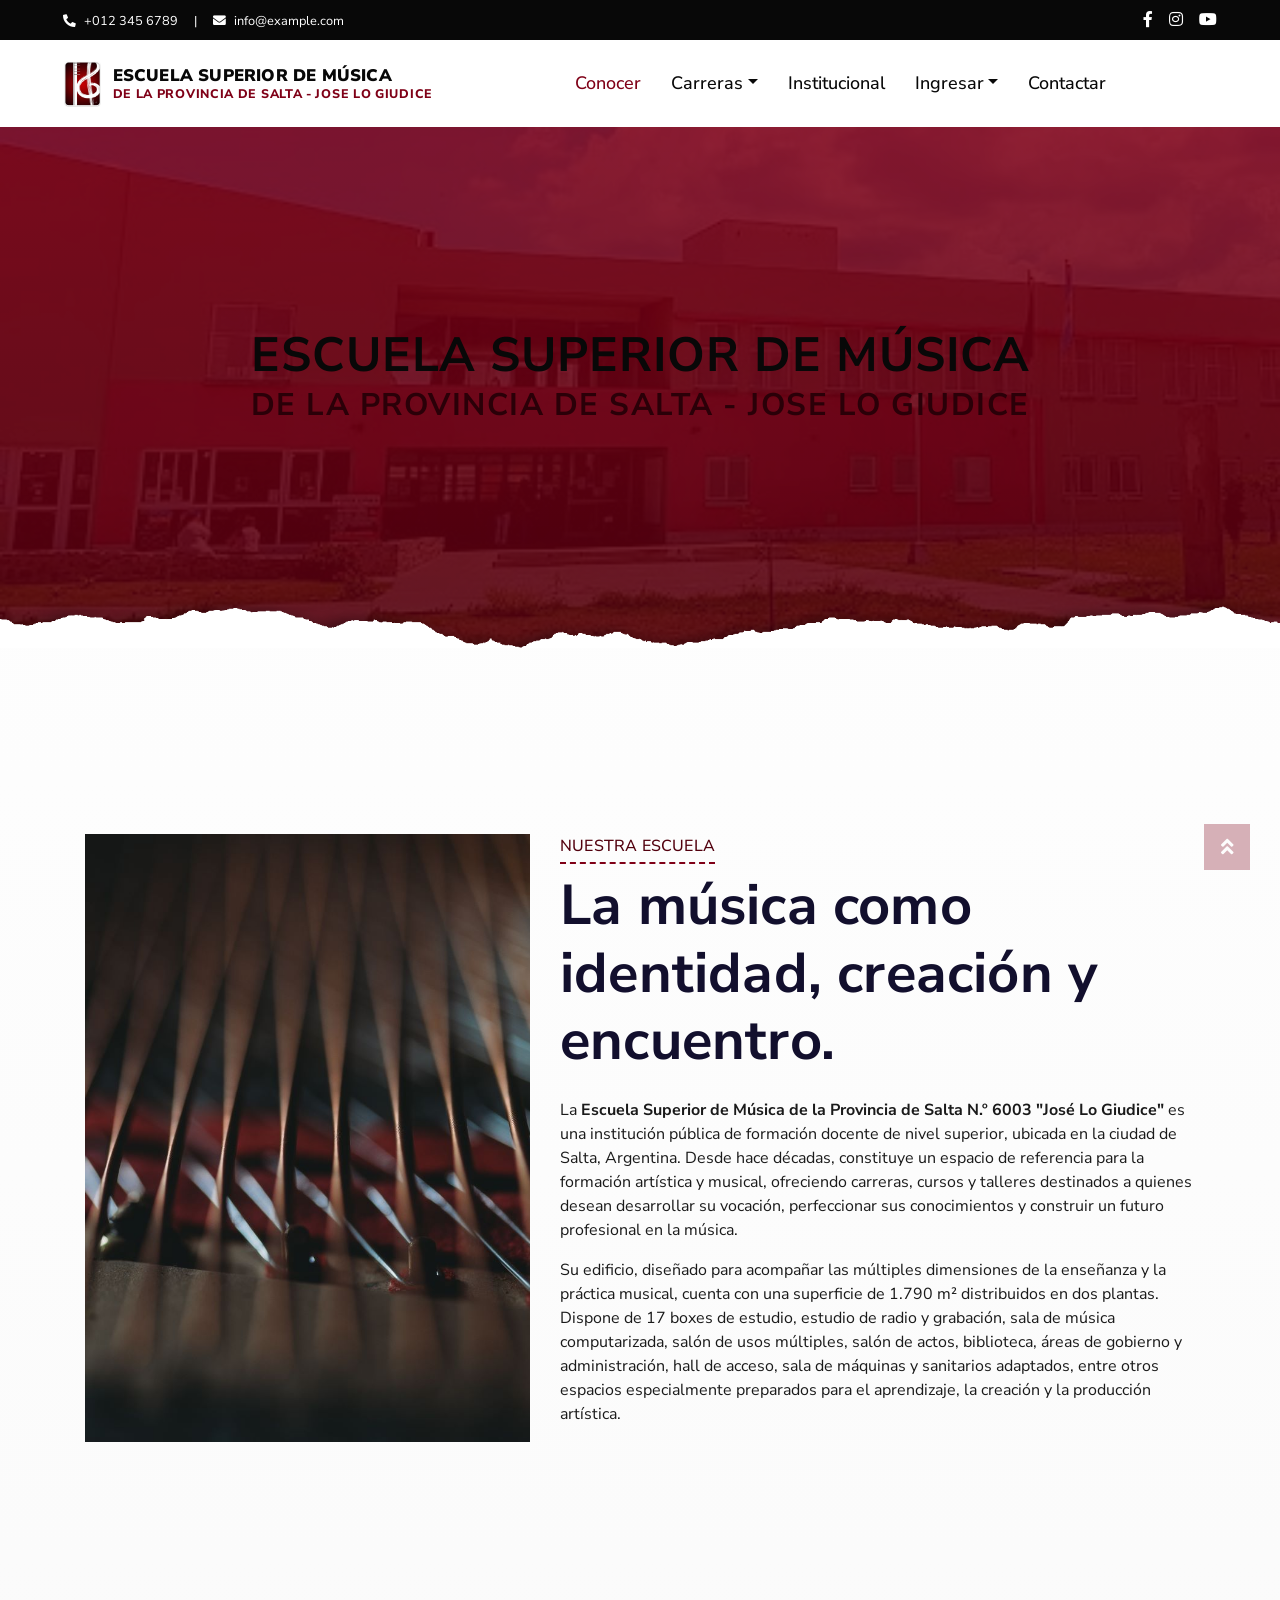
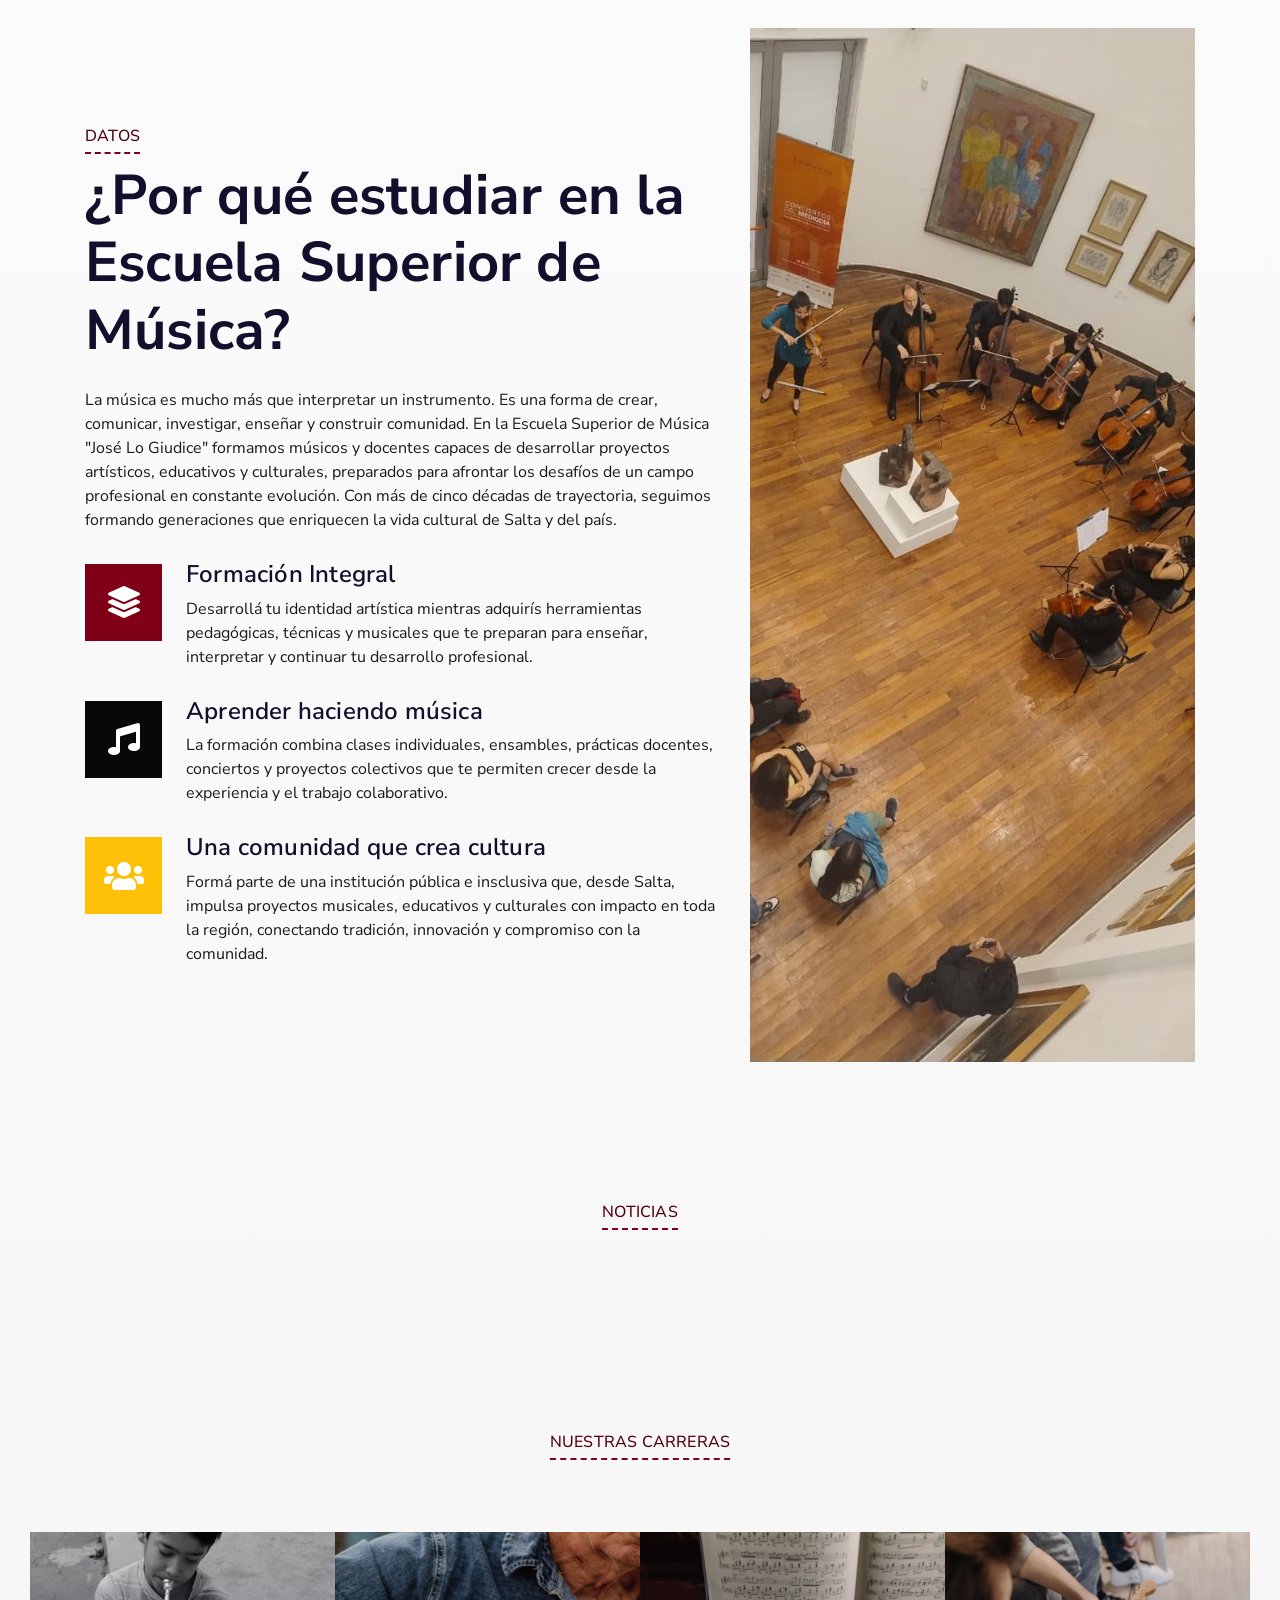
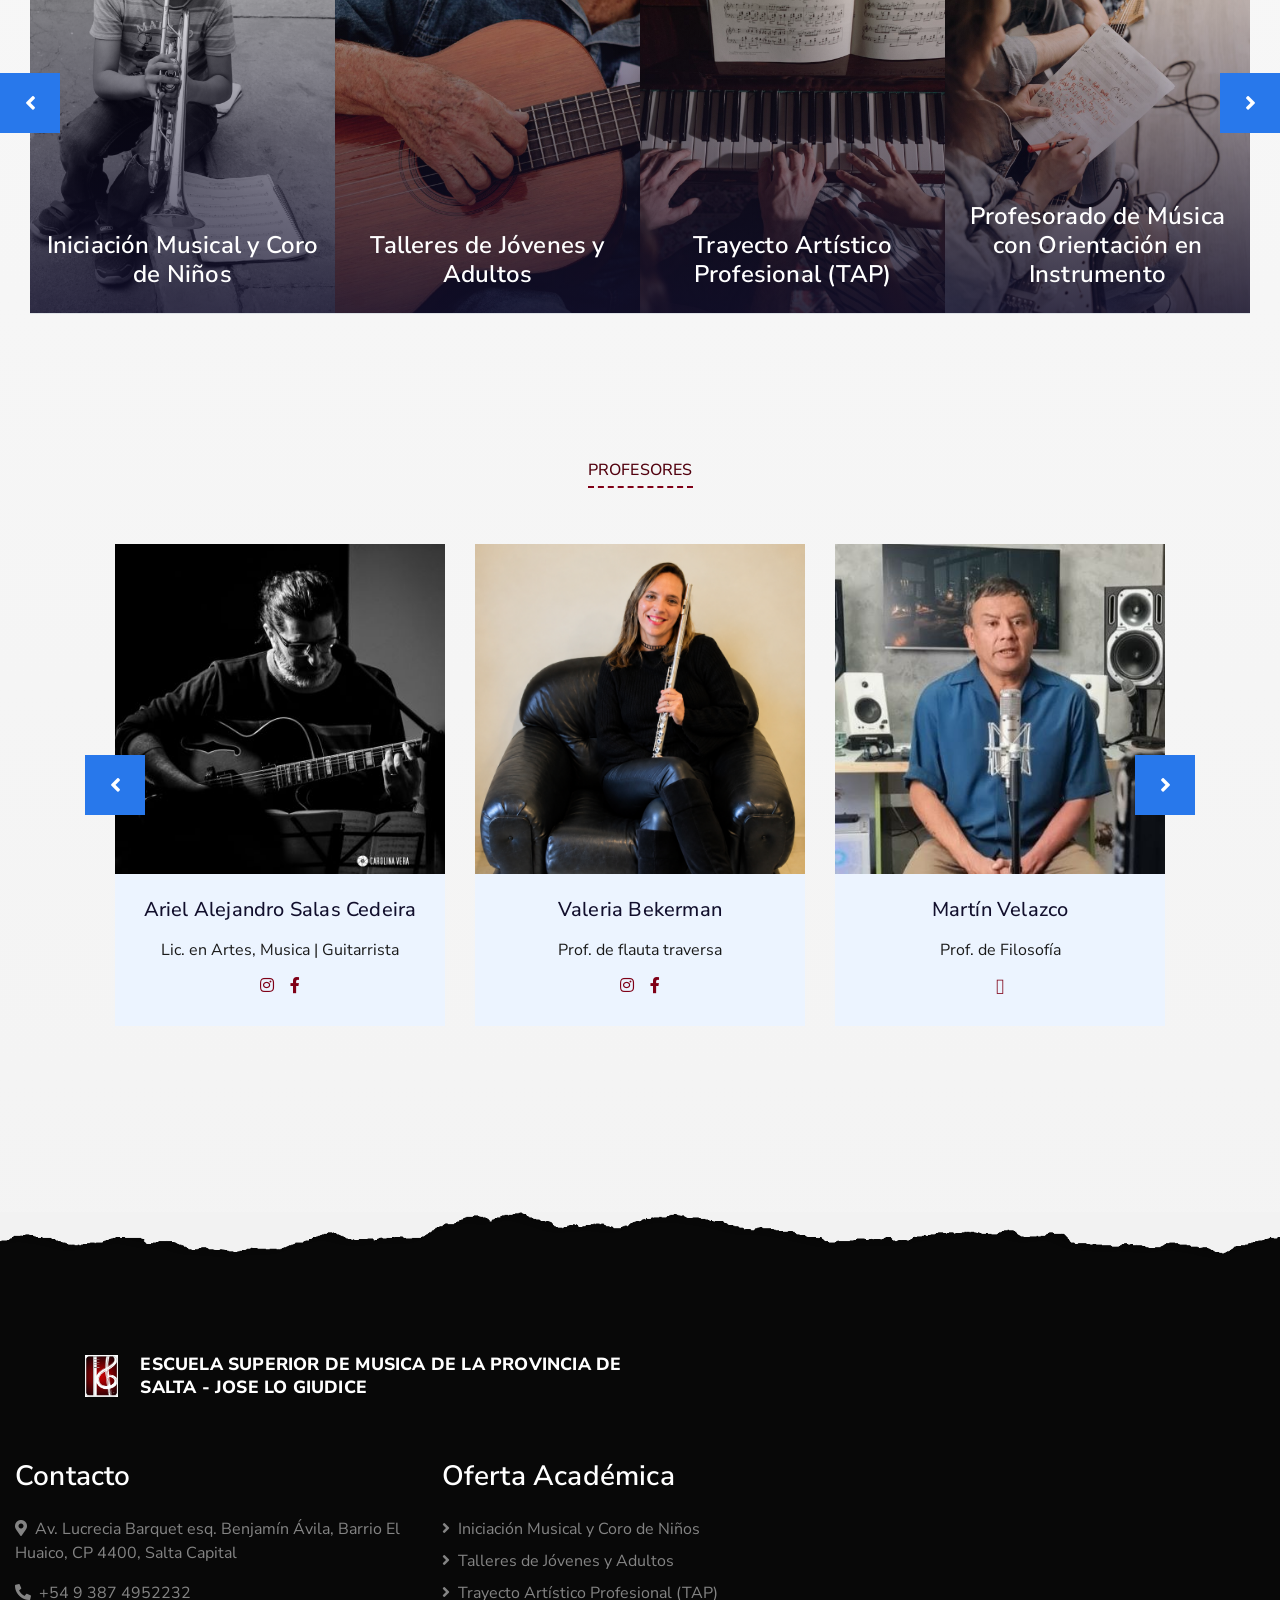
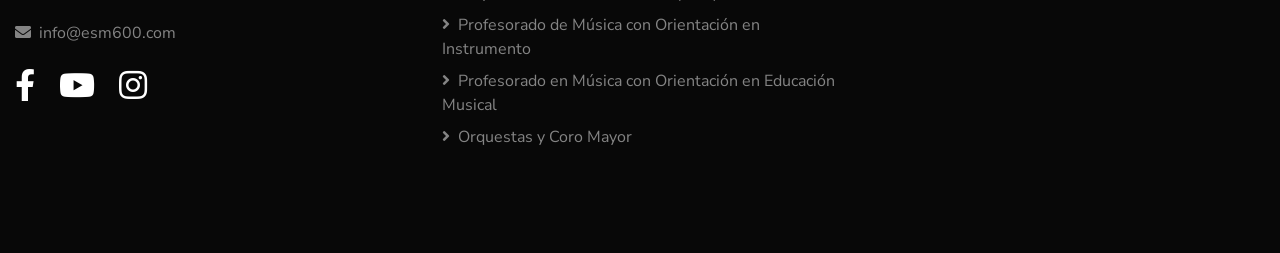
==== commit 51f5549f: "Mejoras de Estilo 12-9" ====
--- a/admin.html
+++ b/admin.html
@@ -270,7 +270,7 @@
                     <a href="index.html" class="navbar-brand">
                         <h1 class="mt-n2 d-flex align-items-center footer-brand-title">
                             <img src="img/icono.png" alt="Logo Escuela Superior de Música">
-                            ESCUELA SUPERIOR DE MUSICA DE LA PROVINCIA DE SALTA - JOSE LO GIUDICE
+                            <span class="footer-brand-text">ESCUELA SUPERIOR DE MUSICA DE LA PROVINCIA DE SALTA - JOSE LO GIUDICE</span>
                         </h1>
                     </a>
                 </div>
--- a/css/style.css
+++ b/css/style.css
@@ -9860,6 +9860,7 @@
   top: 0;
   background: url(../img/overlay-top.png) top center no-repeat;
   background-size: contain;
+  filter: brightness(0.949);
 }
 
 .overlay-bottom::after {
@@ -10706,7 +10707,6 @@
 .footer-brand-title {
   display: flex;
   align-items: center;
-  flex-wrap: wrap;
   gap: 10px;
 }
 
@@ -10721,6 +10721,12 @@
 .footer-brand-title img {
   height: 42px;
   width: auto;
+  flex: 0 0 auto;
+}
+
+.footer-brand-text {
+  flex: 1 1 0;
+  min-width: 0;
 }
 
 @media (max-width: 767.98px) {
@@ -10795,6 +10801,14 @@
 
     border-radius:16px;
 
+    background:transparent;
+
+    display:flex;
+
+    align-items:center;
+
+    justify-content:center;
+
 }
 
 #noticiasCarousel img{
@@ -10803,7 +10817,7 @@
 
     height:500px;
 
-    object-fit:cover;
+    object-fit:contain;
 
     border-radius:16px;
 
@@ -10811,6 +10825,8 @@
 
     box-shadow:0 10px 30px rgba(0,0,0,.25);
 
+    cursor:pointer;
+
 }
 
 #noticiasCarousel .owl-item{
@@ -10845,4 +10861,74 @@
 
 }
 
+}
+
+/* Lightbox de imágenes de Noticias */
+
+.noticias-lightbox{
+
+    display:none;
+
+    position:fixed;
+
+    top:0;
+
+    left:0;
+
+    width:100%;
+
+    height:100%;
+
+    background:rgba(0,0,0,.9);
+
+    z-index:2000;
+
+    align-items:center;
+
+    justify-content:center;
+
+    padding:20px;
+
+}
+
+.noticias-lightbox.show{
+
+    display:flex;
+
+}
+
+.noticias-lightbox img{
+
+    max-width:95%;
+
+    max-height:95%;
+
+    object-fit:contain;
+
+    border-radius:8px;
+
+    box-shadow:0 10px 40px rgba(0,0,0,.5);
+
+}
+
+.noticias-lightbox-close{
+
+    position:absolute;
+
+    top:20px;
+
+    right:30px;
+
+    color:#fff;
+
+    font-size:2.5rem;
+
+    line-height:1;
+
+    cursor:pointer;
+
+    background:none;
+
+    border:none;
+
 }
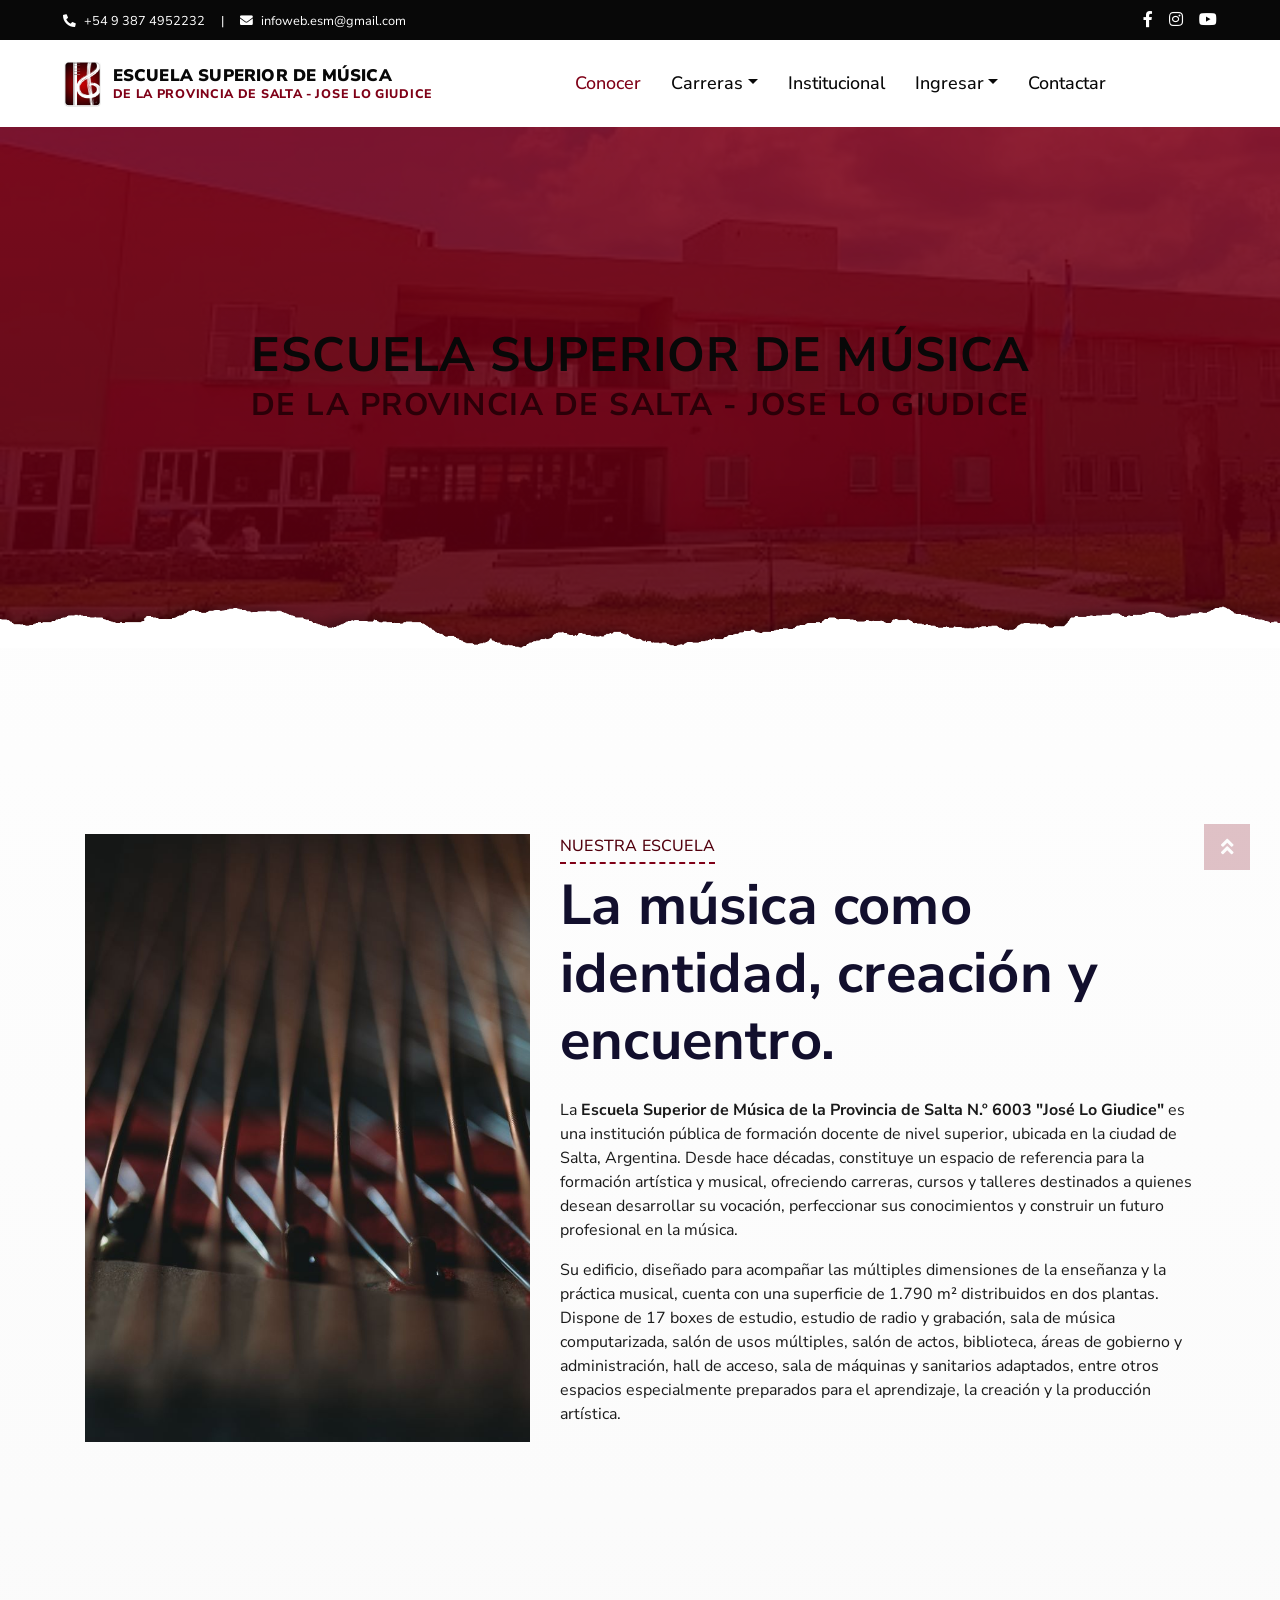
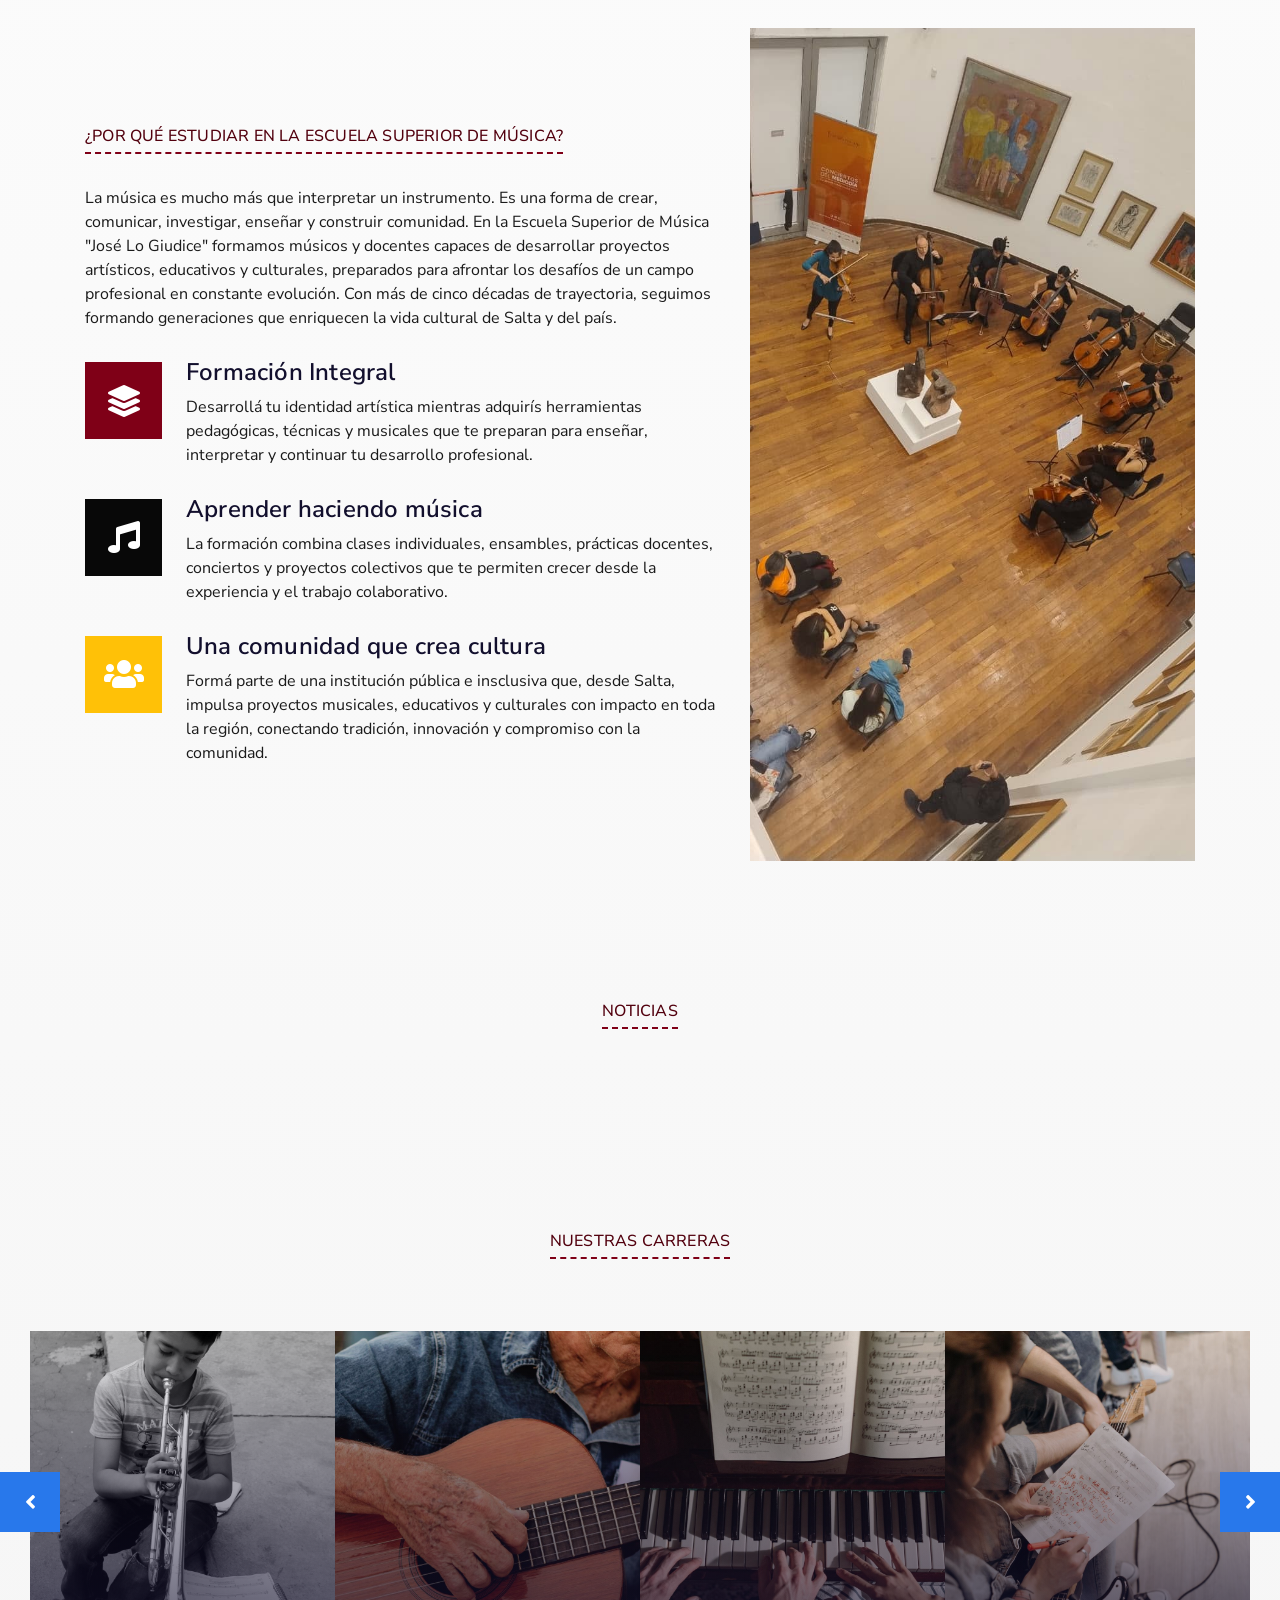
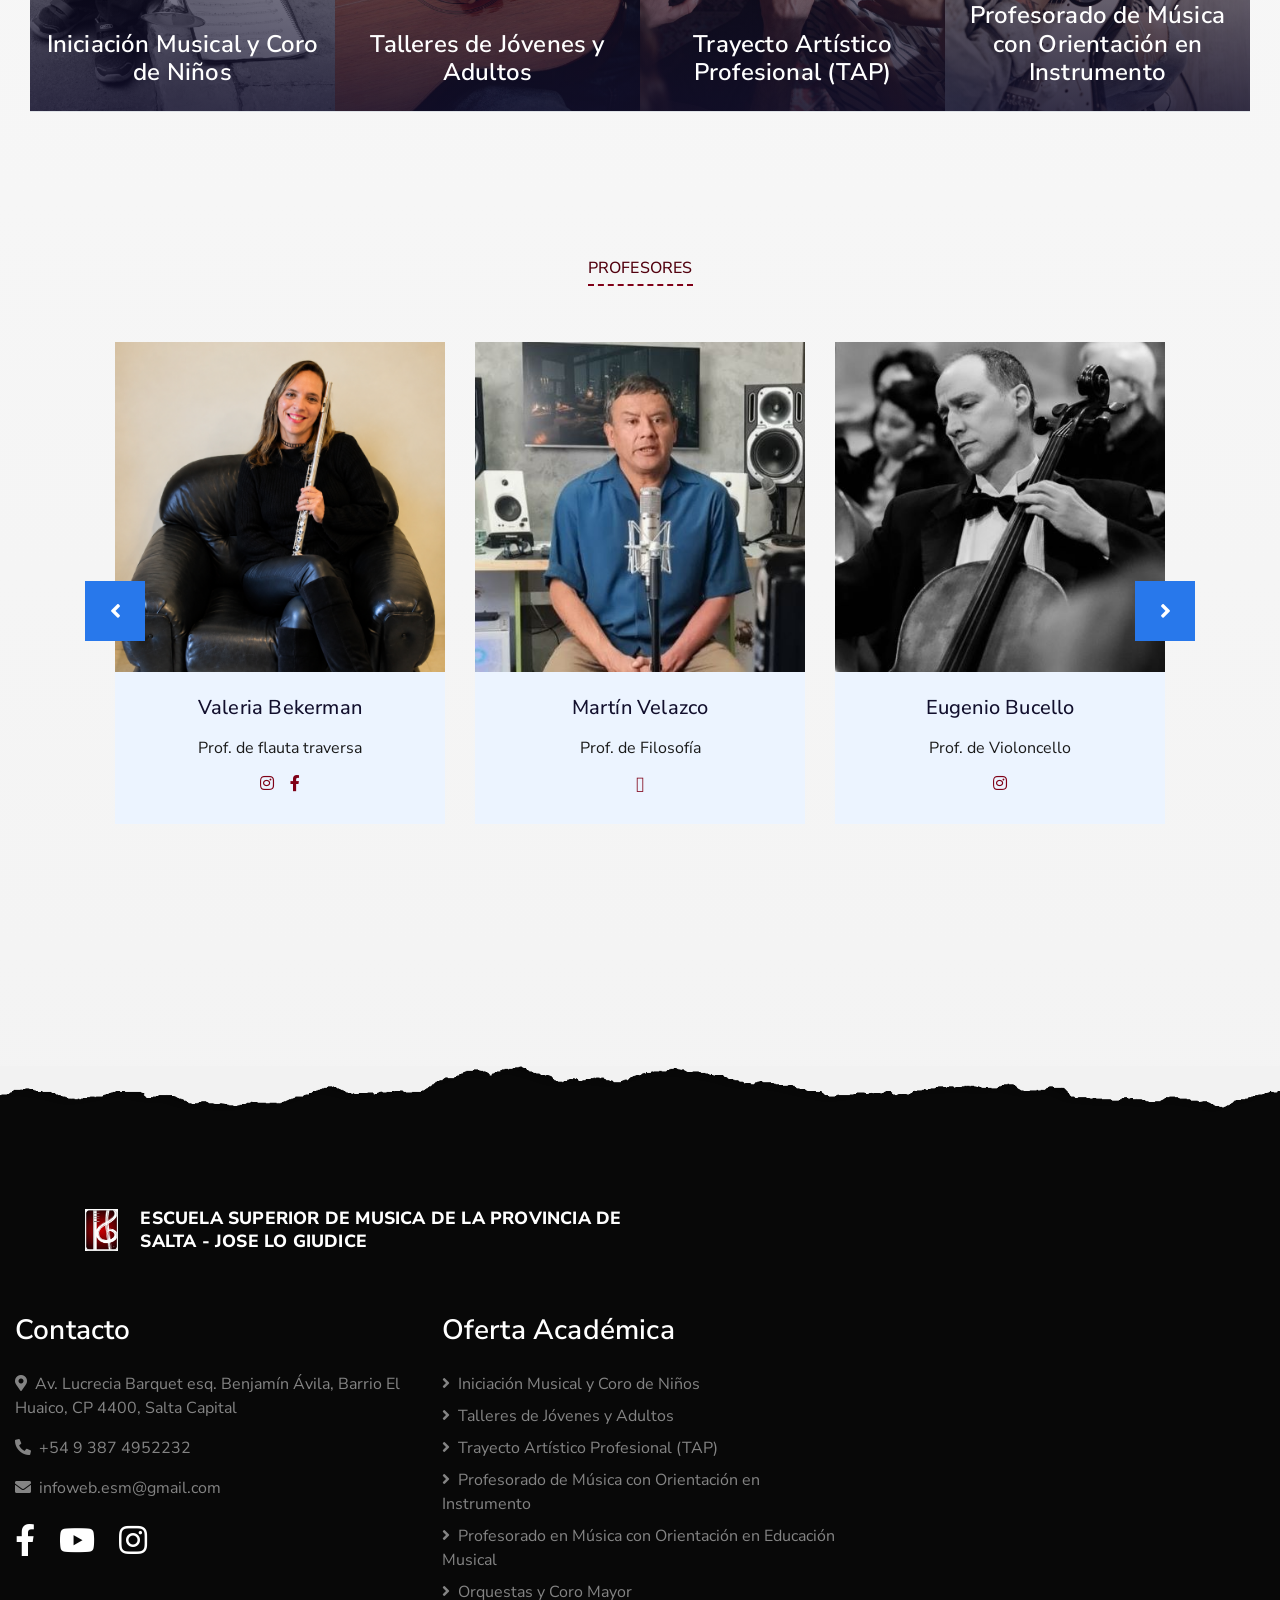
==== commit 98f76137: "Cambios_12-10" ====
--- a/admin.html
+++ b/admin.html
@@ -175,7 +175,7 @@
                         </div>
                         <div id="carteleraEditor" class="cartelera-editor mt-4 d-none">
                             <div class="alert alert-info" role="alert">
-                                <i class="fa fa-info-circle mr-2"></i> Ingresa cada novedad en una línea separada
+                                <i class="fa fa-info-circle mr-2"></i> Ingresa cada novedad en una línea separada. Pega una URL (https://...) para que aparezca como enlace clicable.
                             </div>
                             <div class="form-row">
                                 <div class="form-group col-md-6">
@@ -185,7 +185,7 @@
                             </div>
                             <div class="form-group">
                                 <label for="carteleraText"><strong>Novedades</strong></label>
-                                <textarea class="form-control" id="carteleraText" rows="6" placeholder="Escribe cada novedad en una línea"></textarea>
+                                <textarea class="form-control" id="carteleraText" rows="6" placeholder="Escribe cada novedad en una línea. Pega una URL para crear un enlace clicable."></textarea>
                             </div>
                             <div class="d-flex justify-content-between">
                                 <button id="carteleraCancelBtn" class="btn btn-secondary">
@@ -355,6 +355,30 @@
                 .replace(/'/g, '&#39;');
         }
 
+        function renderLineWithLinks(line) {
+            var urlPattern = /(?:https?:\/\/|www\.)[^\s<]+/gi;
+            var html = '';
+            var lastIndex = 0;
+            var match;
+
+            while ((match = urlPattern.exec(line)) !== null) {
+                var rawUrl = match[0];
+                var url = rawUrl.replace(/[.,!?;:)\]}]+$/, '');
+                if (!url) {
+                    continue;
+                }
+                var punctuation = rawUrl.slice(url.length);
+                var href = /^www\./i.test(url) ? 'https://' + url : url;
+
+                html += escapeHtml(line.slice(lastIndex, match.index));
+                html += '<a href="' + escapeHtml(href) + '" target="_blank" rel="noopener noreferrer">' + escapeHtml(url) + '</a>';
+                html += escapeHtml(punctuation);
+                lastIndex = match.index + rawUrl.length;
+            }
+
+            return html + escapeHtml(line.slice(lastIndex));
+        }
+
         function renderCartelera(text) {
             var lines = String(text || '').trim().split(/\r?\n/).filter(Boolean);
             if (!lines.length) {
@@ -363,7 +387,7 @@
             }
             var html = '<ul class="list-unstyled mb-0">';
             lines.forEach(function (line) {
-                html += '<li class="cartelera-item mb-2"><i class="fa fa-circle text-primary mr-2"></i>' + escapeHtml(line) + '</li>';
+                html += '<li class="cartelera-item mb-2"><i class="fa fa-circle text-primary mr-2"></i>' + renderLineWithLinks(line) + '</li>';
             });
             html += '</ul>';
             $items.html(html);
--- a/css/style.css
+++ b/css/style.css
@@ -10699,6 +10699,12 @@
   overflow: hidden;
 }
 
+/* Continuous smooth ticker animation for team carousel */
+.team-carousel.team-carousel-continuous .owl-stage {
+  transition-timing-function: linear !important;
+  -webkit-transition-timing-function: linear !important;
+}
+
 .courses-item,
 .team-item {
   width: 100%;
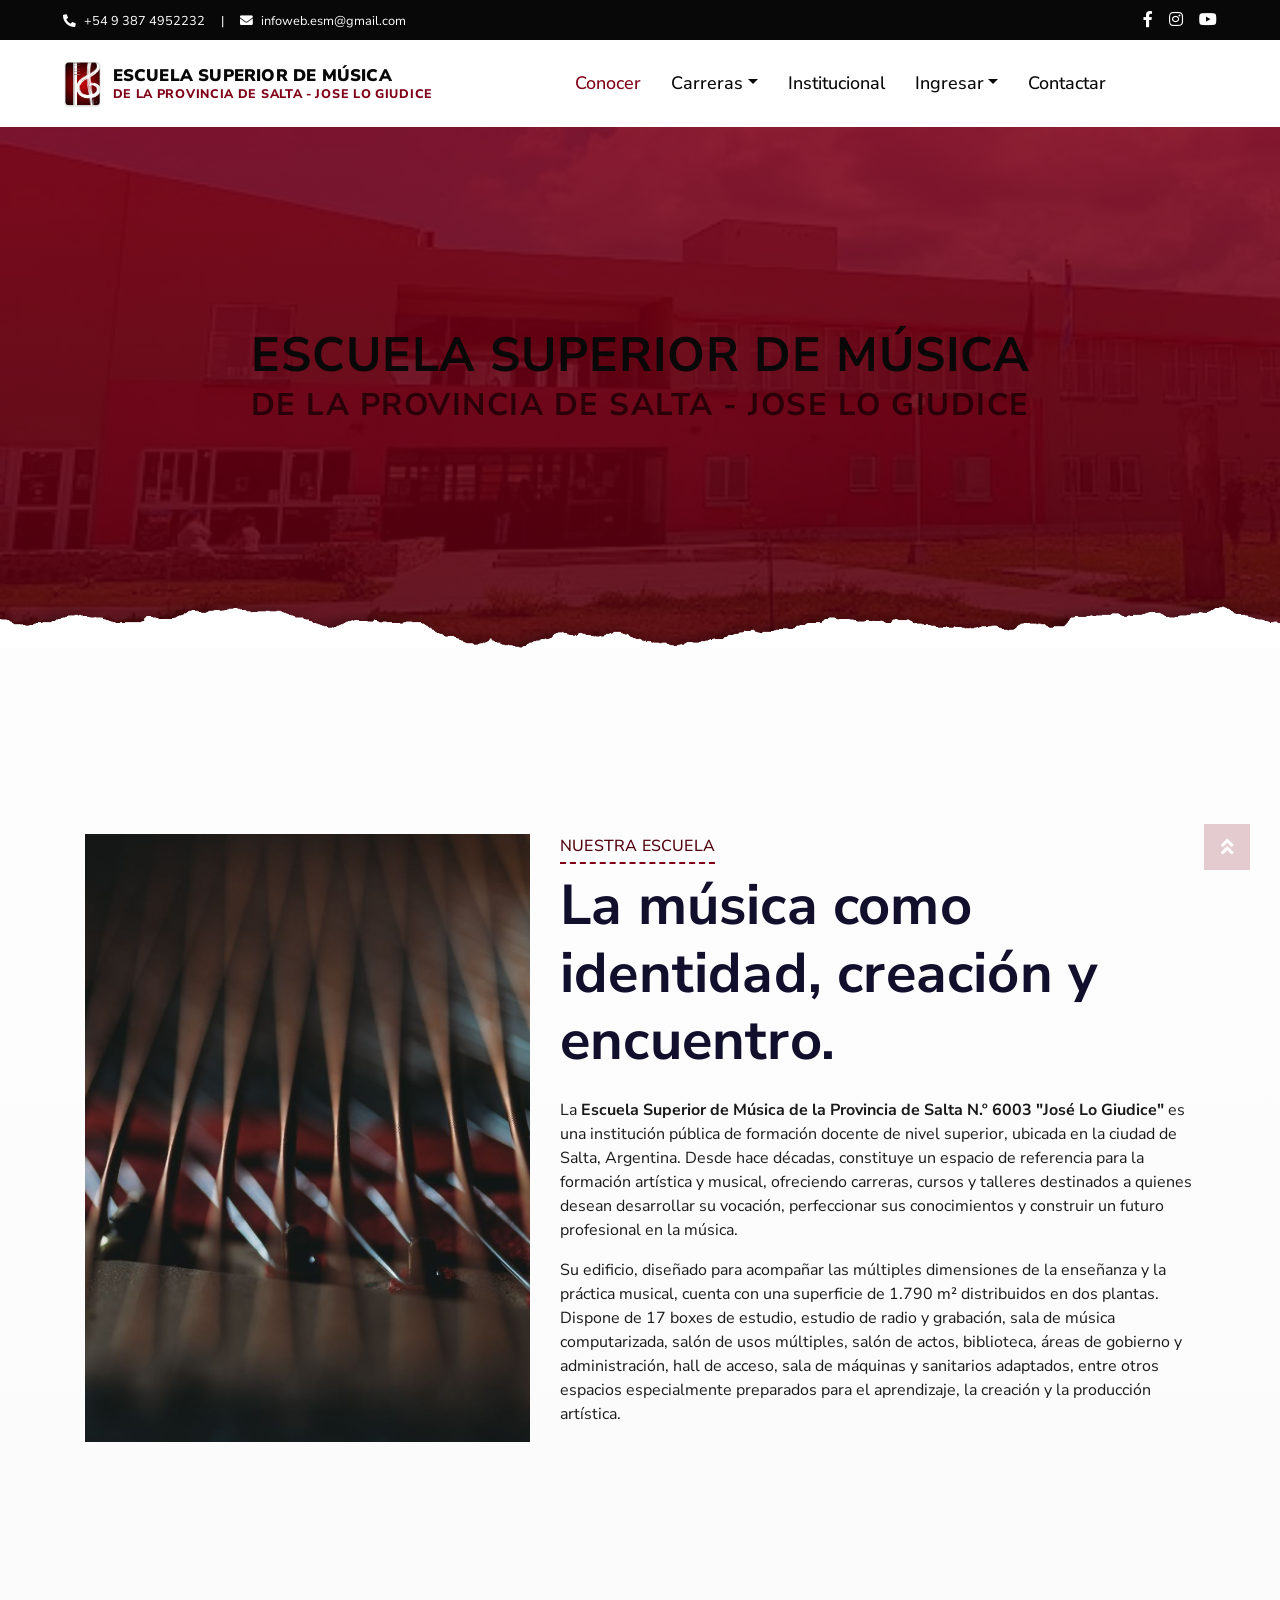
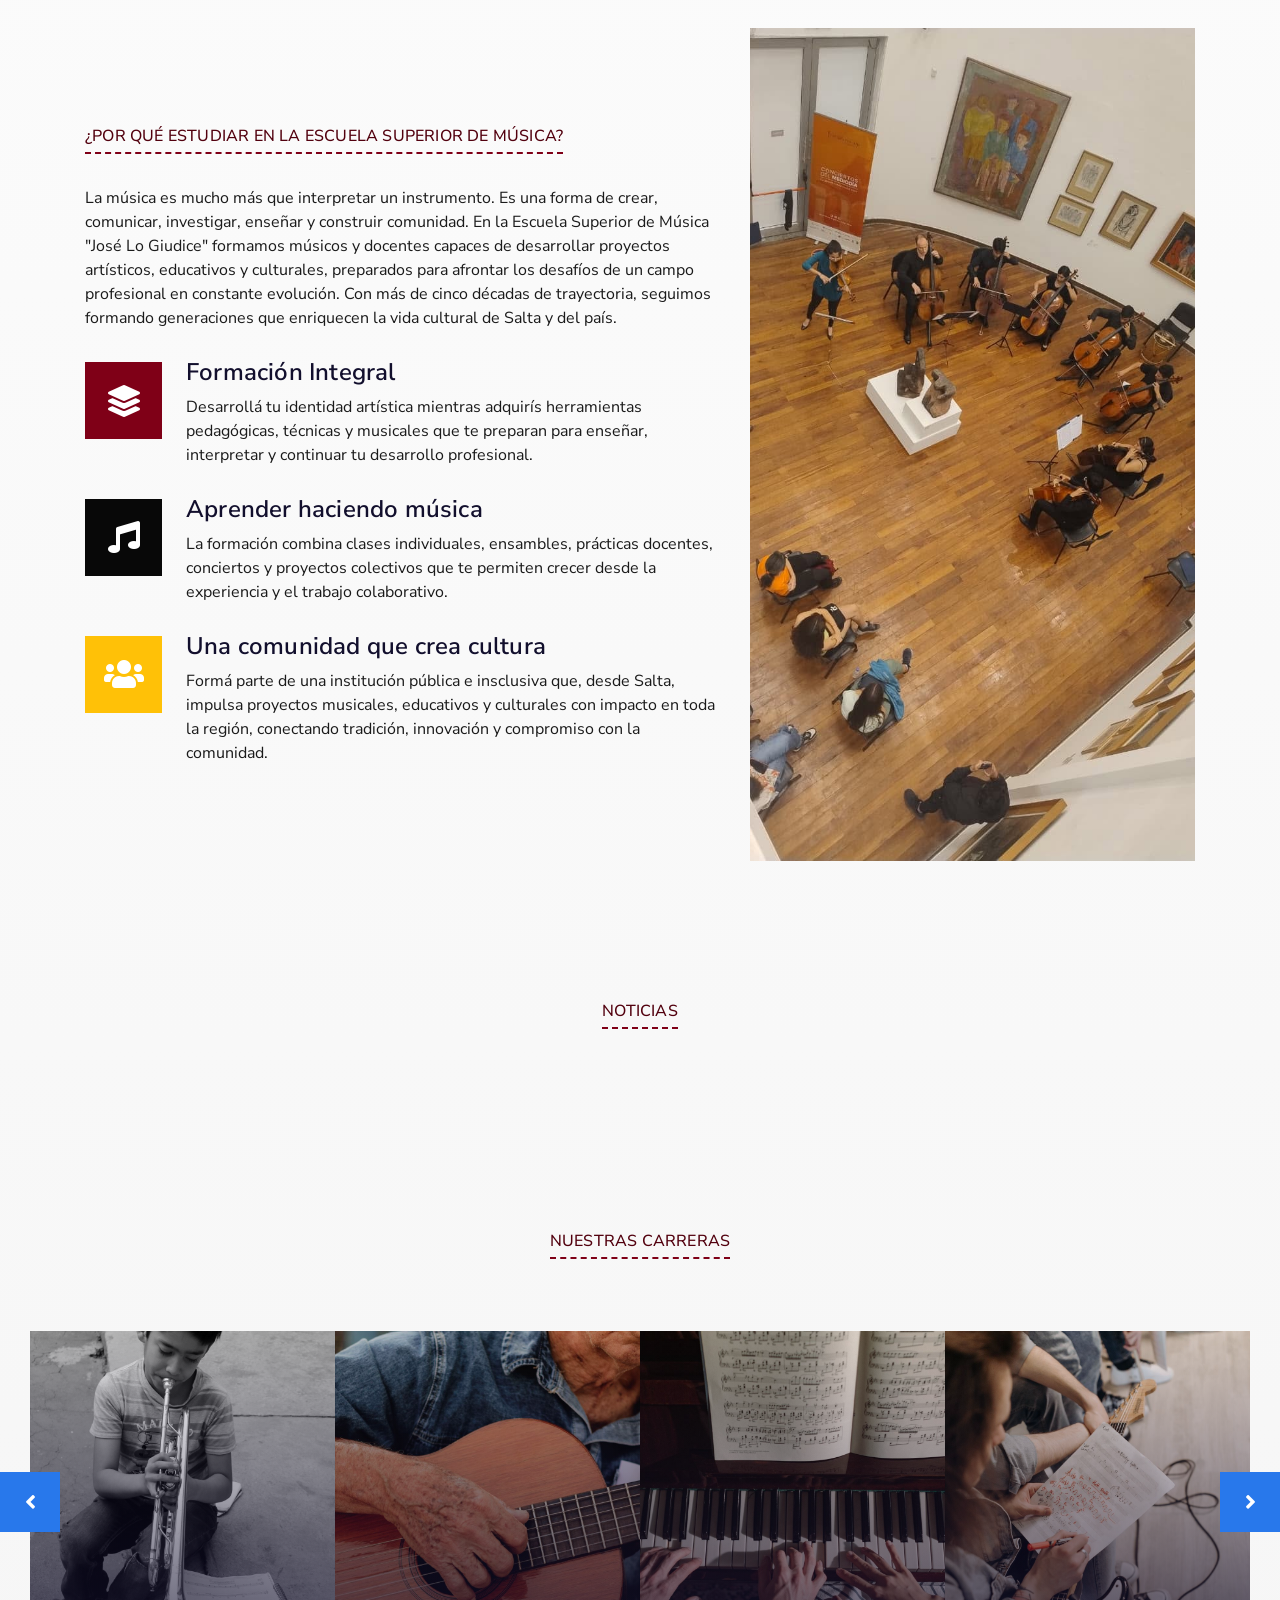
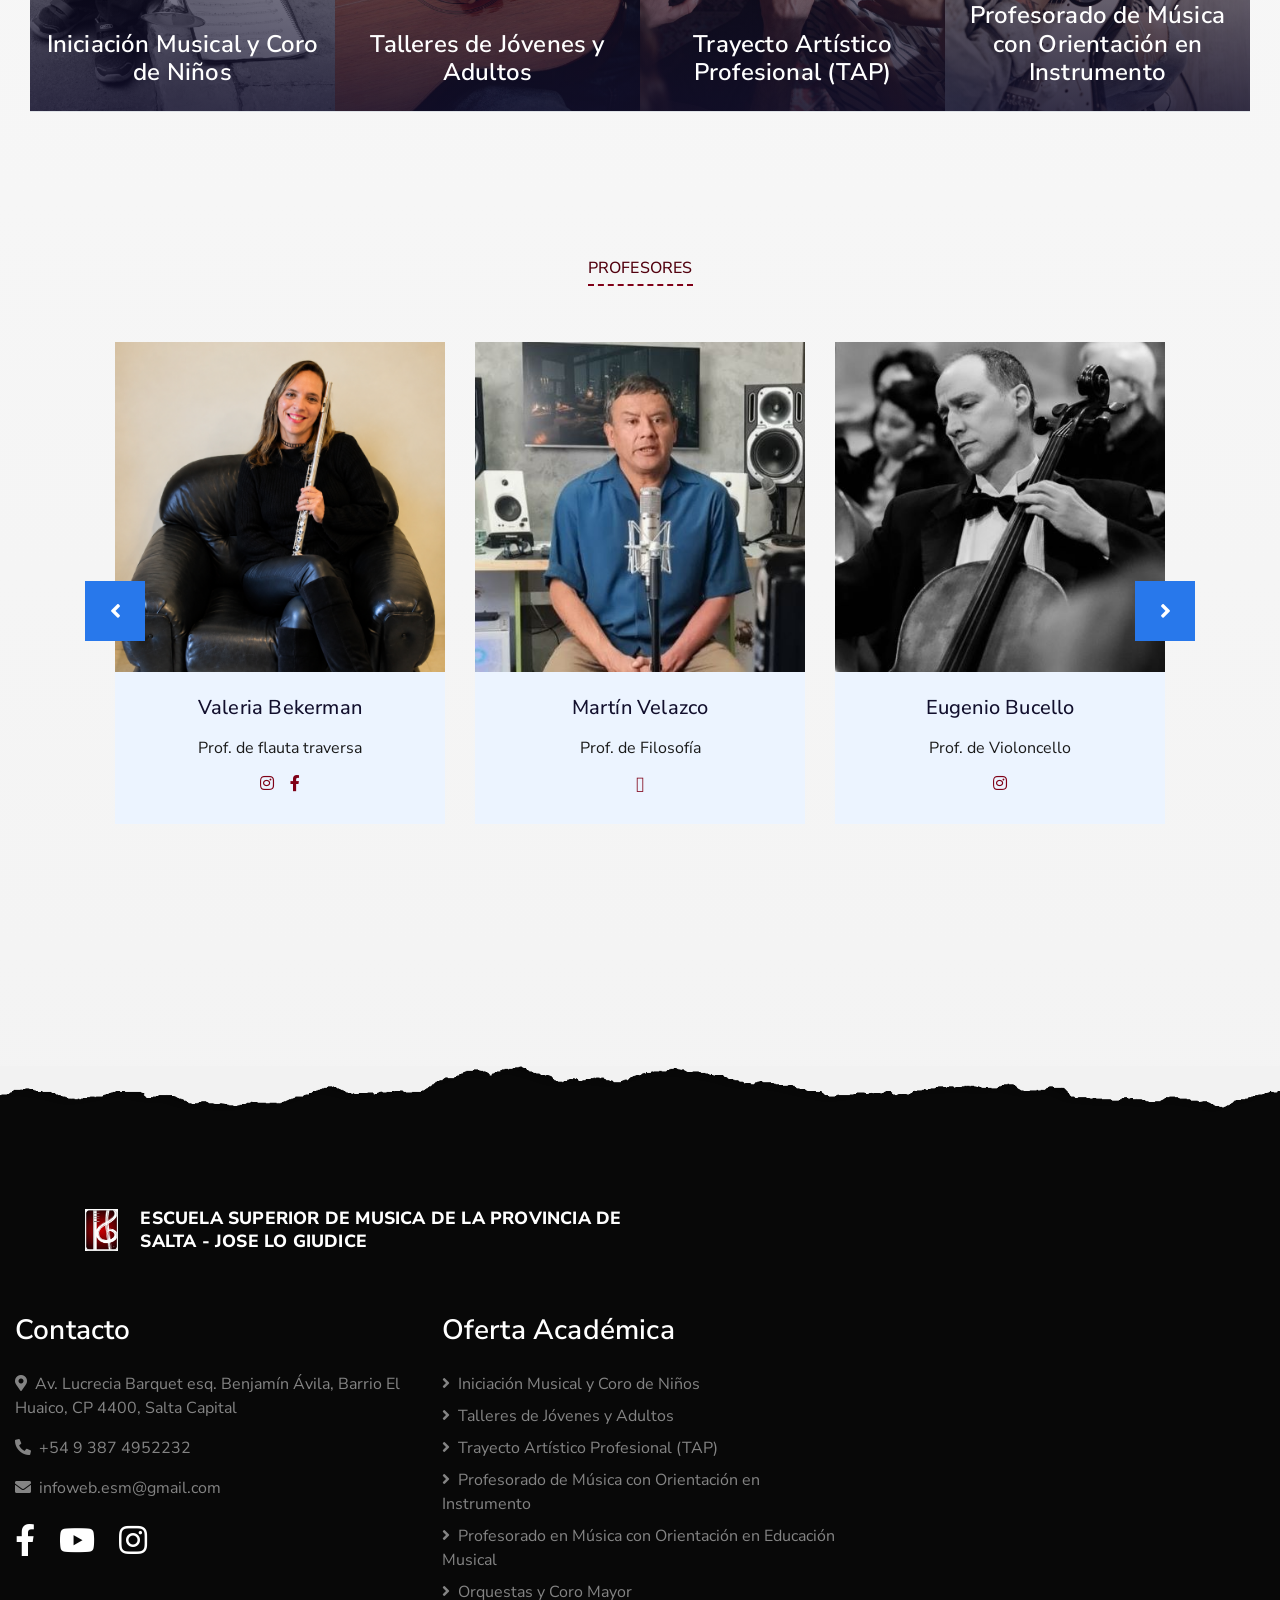
==== commit 62472a2d: "Mejoras_Cartelera" ====
--- a/admin.html
+++ b/admin.html
@@ -165,38 +165,7 @@
             <div class="row justify-content-center">
                 <div class="col-lg-10">
                     <div class="cartelera-box p-4 bg-white rounded shadow-sm">
-                        <div id="carteleraItems" class="cartelera-items">
-                            <p class="text-secondary mb-0"><i class="fa fa-spinner fa-spin mr-2"></i>Cargando novedades...</p>
-                        </div>
-                        <div class="d-flex justify-content-end mt-4">
-                            <button id="carteleraEditBtn" class="btn btn-outline-primary cartelera-edit-trigger">
-                                <i class="fa fa-edit mr-2"></i>Editar Cartelera
-                            </button>
-                        </div>
-                        <div id="carteleraEditor" class="cartelera-editor mt-4 d-none">
-                            <div class="alert alert-info" role="alert">
-                                <i class="fa fa-info-circle mr-2"></i> Ingresa cada novedad en una línea separada. Pega una URL (https://...) para que aparezca como enlace clicable.
-                            </div>
-                            <div class="form-row">
-                                <div class="form-group col-md-6">
-                                    <label for="carteleraPassword"><strong>Clave de acceso</strong></label>
-                                    <input type="password" class="form-control" id="carteleraPassword" placeholder="Clave para editar">
-                                </div>
-                            </div>
-                            <div class="form-group">
-                                <label for="carteleraText"><strong>Novedades</strong></label>
-                                <textarea class="form-control" id="carteleraText" rows="6" placeholder="Escribe cada novedad en una línea. Pega una URL para crear un enlace clicable."></textarea>
-                            </div>
-                            <div class="d-flex justify-content-between">
-                                <button id="carteleraCancelBtn" class="btn btn-secondary">
-                                    <i class="fa fa-times mr-2"></i>Cancelar
-                                </button>
-                                <button id="carteleraSaveBtn" class="btn btn-primary">
-                                    <i class="fa fa-save mr-2"></i>Guardar cambios
-                                </button>
-                            </div>
-                            <p id="carteleraEditorMessage" class="mt-3 text-muted small"></p>
-                        </div>
+                        <div id="carteleraItems" class="cartelera-items" data-cartelera="admin"></div>
                     </div>
                 </div>
             </div>
@@ -330,132 +299,9 @@
     <!-- Template Javascript -->
     <script src="js/main.js"></script>
 
-    <!-- Cartelera Script -->
-    <script>
-    (function ($) {
-        var CARTELERA_ACCESS_KEY = 'admin';
-        var CARTELERA_STORAGE_KEY = 'cartelera_admin_content';
-        var currentContent = '';
-
-        var $items = $('#carteleraItems');
-        var $editor = $('#carteleraEditor');
-        var $password = $('#carteleraPassword');
-        var $textarea = $('#carteleraText');
-        var $message = $('#carteleraEditorMessage');
-        var $editBtn = $('#carteleraEditBtn');
-        var $cancelBtn = $('#carteleraCancelBtn');
-        var $saveBtn = $('#carteleraSaveBtn');
-
-        function escapeHtml(text) {
-            return String(text || '')
-                .replace(/&/g, '&amp;')
-                .replace(/</g, '&lt;')
-                .replace(/>/g, '&gt;')
-                .replace(/"/g, '&quot;')
-                .replace(/'/g, '&#39;');
-        }
-
-        function renderLineWithLinks(line) {
-            var urlPattern = /(?:https?:\/\/|www\.)[^\s<]+/gi;
-            var html = '';
-            var lastIndex = 0;
-            var match;
-
-            while ((match = urlPattern.exec(line)) !== null) {
-                var rawUrl = match[0];
-                var url = rawUrl.replace(/[.,!?;:)\]}]+$/, '');
-                if (!url) {
-                    continue;
-                }
-                var punctuation = rawUrl.slice(url.length);
-                var href = /^www\./i.test(url) ? 'https://' + url : url;
-
-                html += escapeHtml(line.slice(lastIndex, match.index));
-                html += '<a href="' + escapeHtml(href) + '" target="_blank" rel="noopener noreferrer">' + escapeHtml(url) + '</a>';
-                html += escapeHtml(punctuation);
-                lastIndex = match.index + rawUrl.length;
-            }
-
-            return html + escapeHtml(line.slice(lastIndex));
-        }
-
-        function renderCartelera(text) {
-            var lines = String(text || '').trim().split(/\r?\n/).filter(Boolean);
-            if (!lines.length) {
-                $items.html('<p class="text-secondary mb-0"><i class="fa fa-info-circle mr-2"></i>No hay novedades disponibles.</p>');
-                return;
-            }
-            var html = '<ul class="list-unstyled mb-0">';
-            lines.forEach(function (line) {
-                html += '<li class="cartelera-item mb-2"><i class="fa fa-circle text-primary mr-2"></i>' + renderLineWithLinks(line) + '</li>';
-            });
-            html += '</ul>';
-            $items.html(html);
-        }
-
-        function setEditorVisible(visible) {
-            $editor.toggleClass('d-none', !visible);
-            if (!visible) {
-                $password.val('');
-                $message.text('');
-            }
-        }
-
-        function setEditorMessage(text, isError) {
-            $message.text(text).toggleClass('text-danger', !!isError).toggleClass('text-success', !isError);
-        }
-
-        function loadCarteleraFromLocal() {
-            var saved = localStorage.getItem(CARTELERA_STORAGE_KEY);
-            if (saved) {
-                currentContent = saved;
-                renderCartelera(saved);
-            } else {
-                renderCartelera('Sistema de cartelera activo\nVerifica regularmente las novedades\nContacta con administración para sugerencias');
-            }
-        }
-
-        function saveCarteleraToLocal(content) {
-            localStorage.setItem(CARTELERA_STORAGE_KEY, content);
-            currentContent = content;
-        }
-
-        $editBtn.on('click', function () {
-            setEditorVisible(true);
-            $textarea.val(currentContent);
-            $textarea.focus();
-        });
-
-        $cancelBtn.on('click', function () {
-            setEditorVisible(false);
-        });
-
-        $saveBtn.on('click', function () {
-            var password = String($password.val() || '').trim();
-            if (!password) {
-                setEditorMessage('Por favor, ingresa la clave de acceso.', true);
-                return;
-            }
-            if (password !== CARTELERA_ACCESS_KEY) {
-                setEditorMessage('Clave incorrecta. Intenta nuevamente.', true);
-                return;
-            }
-            var content = String($textarea.val() || '').trim();
-            if (!content) {
-                setEditorMessage('Por favor, agrega al menos una novedad.', true);
-                return;
-            }
-            saveCarteleraToLocal(content);
-            renderCartelera(content);
-            setEditorMessage('✓ Cambios guardados correctamente.', false);
-            setTimeout(function () {
-                setEditorVisible(false);
-            }, 2000);
-        });
-
-        loadCarteleraFromLocal();
-    })(jQuery);
-    </script>
+    <!-- Cartelera Script -->
+    <script src="js/cartelera-data.js"></script>
+    <script src="js/cartelera.js"></script>
 </body>
 
 </html>
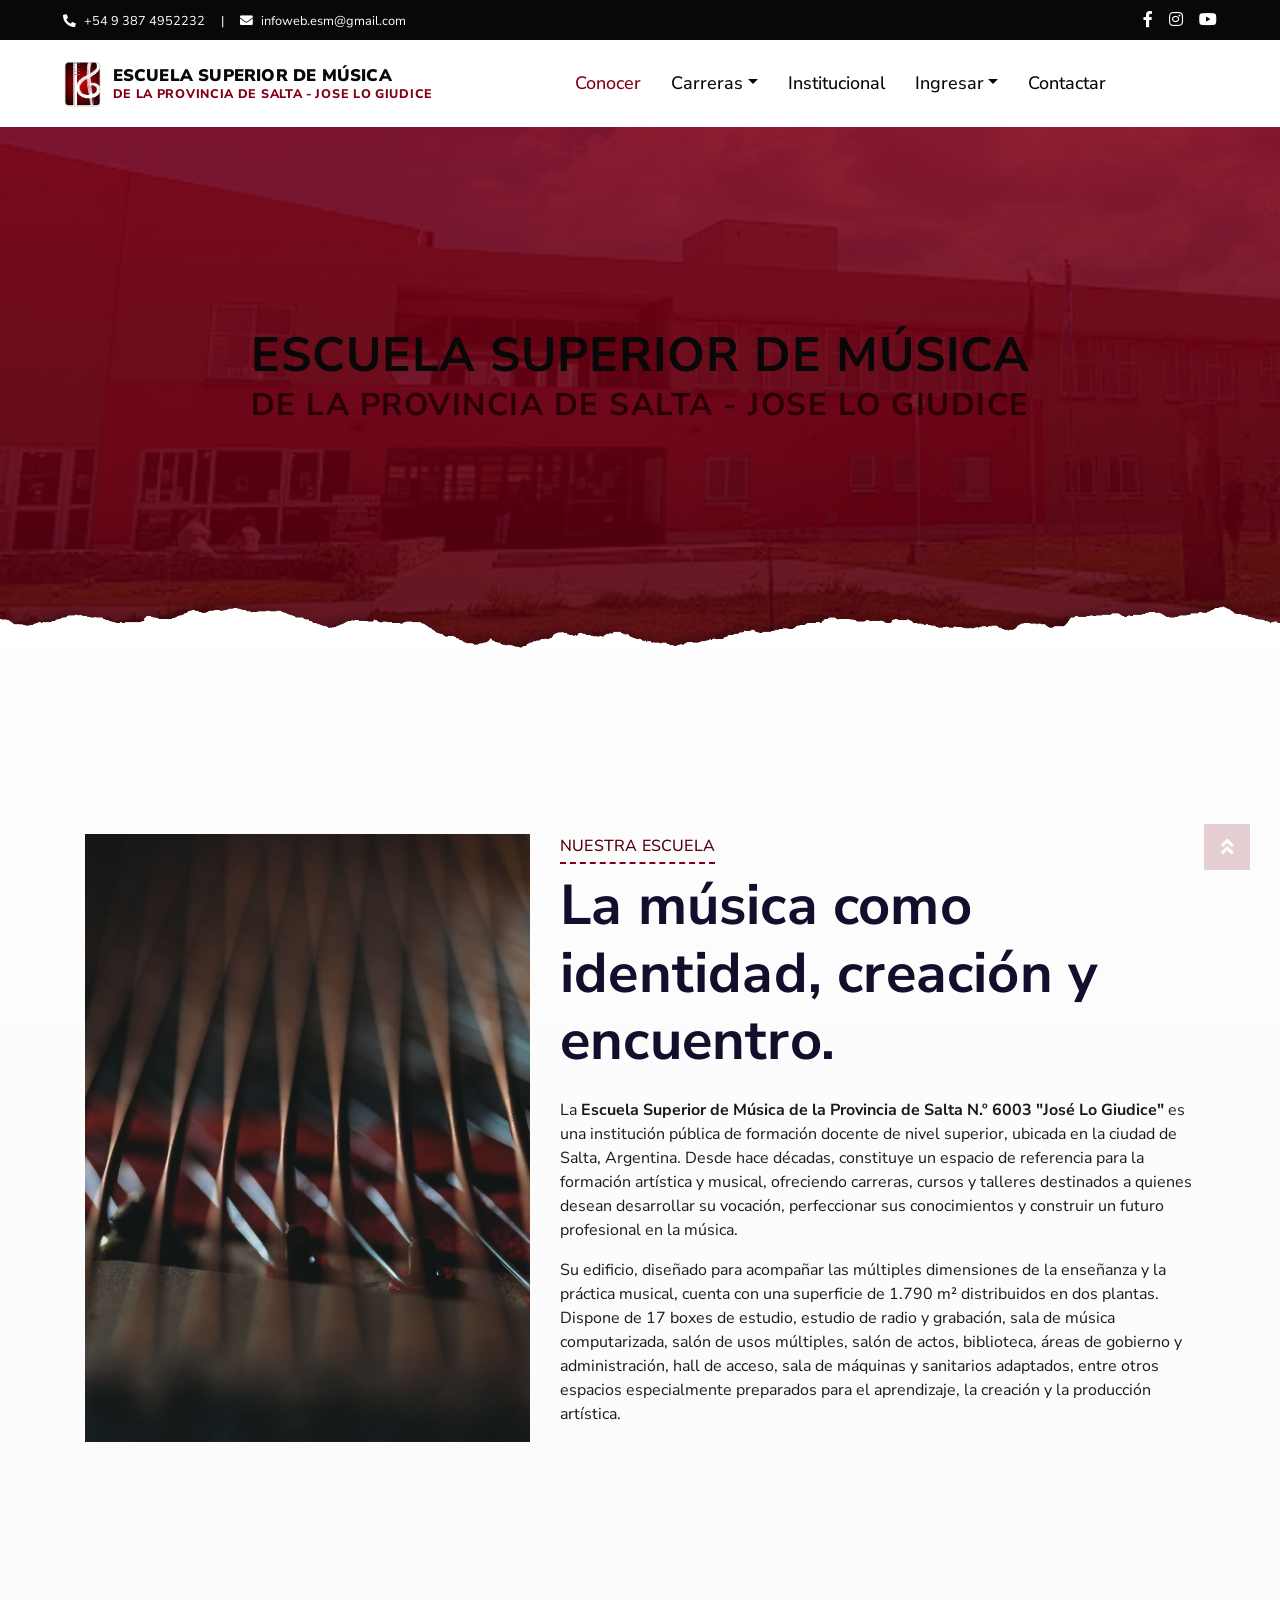
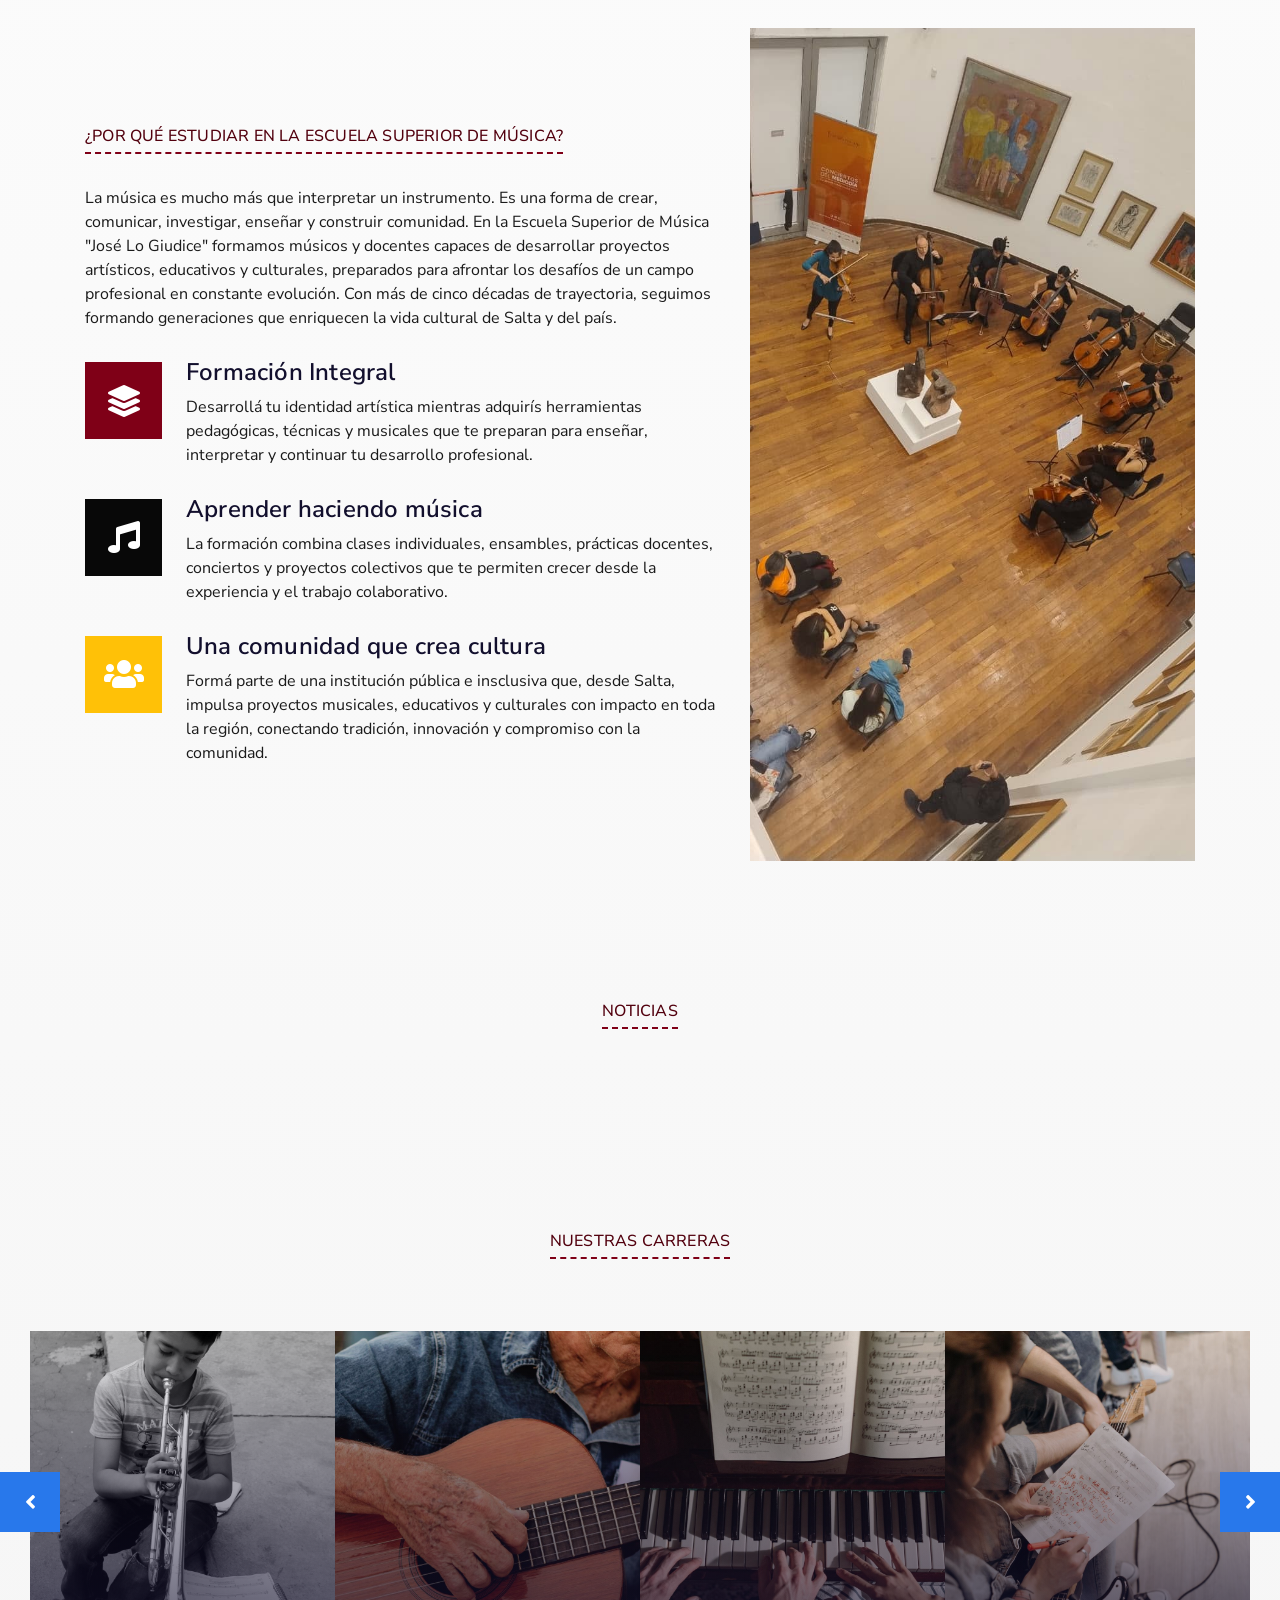
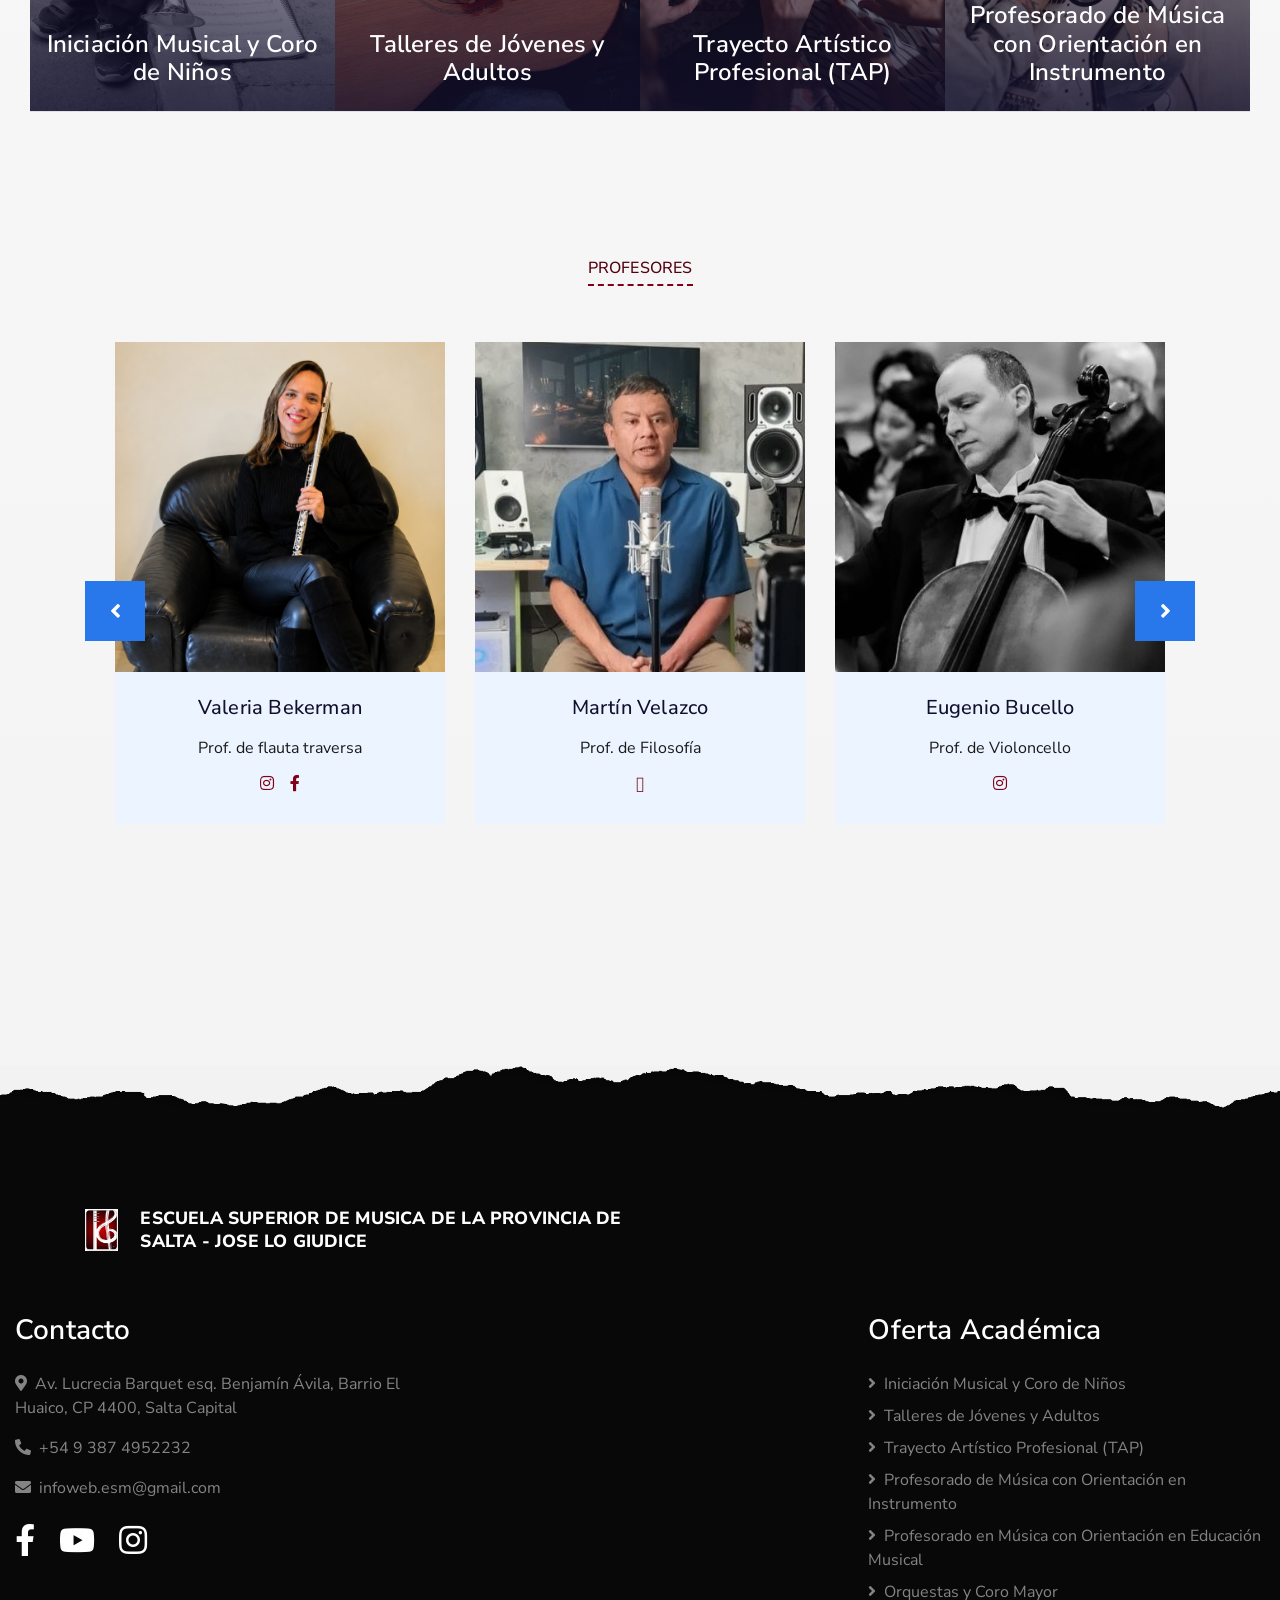
==== commit 98de5bd3: "Zocalo_Inferior" ====
--- a/admin.html
+++ b/admin.html
@@ -237,52 +237,46 @@
             <div class="row">
                 <div class="col-md-6 mb-5">
                     <a href="index.html" class="navbar-brand">
-                        <h1 class="mt-n2 d-flex align-items-center footer-brand-title">
+                        <h2 class="mt-n2 d-flex align-items-center footer-brand-title">
                             <img src="img/icono.png" alt="Logo Escuela Superior de Música">
                             <span class="footer-brand-text">ESCUELA SUPERIOR DE MUSICA DE LA PROVINCIA DE SALTA - JOSE LO GIUDICE</span>
-                        </h1>
+                        </h2>
                     </a>
                 </div>
                 </div>
             </div>
             <div class="row">
                 <div class="col-md-4 mb-5">
-                    <h3 class="text-white mb-4">Contactos</h3>
+                    <h3 class="text-white mb-4">Contacto</h3>
                     <p><i class="fa fa-map-marker-alt mr-2"></i>Av. Lucrecia Barquet esq. Benjamín Ávila, Barrio El Huaico, CP 4400, Salta Capital</p>
                     <p><i class="fa fa-phone-alt mr-2"></i>+54 9 387 4952232</p>
-                    <p><i class="fa fa-envelope mr-2"></i>info@esm600.com</p>
+                    <p><i class="fa fa-envelope mr-2"></i>infoweb.esm@gmail.com</p>
                     <div class="d-flex justify-content-start mt-4">
-                        <a class="text-white mr-4" href="#"><i class="fab fa-2x fa-facebook-f"></i></a>
-                        <a class="text-white mr-4" href="#"><i class="fab fa-2x fa-youtube"></i></a>
-                        <a class="text-white" href="#"><i class="fab fa-2x fa-instagram"></i></a>
+                        <a class="text-white mr-4" href="https://www.facebook.com/profile.php?id=100092569306493"><i class="fab fa-2x fa-facebook-f"></i></a>
+                        <a class="text-white mr-4" href="https://www.instagram.com/esm.salta/?hl=es"><i class="fab fa-2x fa-youtube"></i></a>
+                        <a class="text-white" href="https://www.youtube.com/@escuelademusicajoselogiudi229"><i class="fab fa-2x fa-instagram"></i></a>
                     </div>
                 </div>
                 <div class="col-md-4 mb-5">
-                    <h3 class="text-white mb-4">Our Courses</h3>
                     <div class="d-flex flex-column justify-content-start">
-                        <a class="text-white-50 mb-2" href="#"><i class="fa fa-angle-right mr-2"></i>Iniciación Musical y Coro de Niños</a>
-                        <a class="text-white-50 mb-2" href="#"><i class="fa fa-angle-right mr-2"></i>Talleres de Jóvenes y Adultos</a>
-                        <a class="text-white-50 mb-2" href="#"><i class="fa fa-angle-right mr-2"></i>Trayecto Artístico Profesional (TAP)</a>
-                        <a class="text-white-50 mb-2" href="#"><i class="fa fa-angle-right mr-2"></i>Profesorado de Música con Orientación en Instrumento</a>
-                        <a class="text-white-50 mb-2" href="#"><i class="fa fa-angle-right mr-2"></i>Profesorado en Música con Orientación en Educación Musical</a>
-                        <a class="text-white-50 mb-2" href="#"><i class="fa fa-angle-right mr-2"></i>Orquestas y Coro Mayor</a>
+                        <iframe src="https://www.google.com/maps?q=-24.7216051,-65.420661&z=16&output=embed" width="500" height="250" style="border:0;" allowfullscreen="" loading="lazy" referrerpolicy="strict-origin-when-cross-origin"></iframe>
                     </div>
                 </div>
                 <div class="col-md-4 mb-5">
-                    <h3 class="text-white mb-4">Links de interés</h3>
+                    <h3 class="text-white mb-4">Oferta Académica</h3>
                     <div class="d-flex flex-column justify-content-start">
-                        <a class="text-white-50 mb-2" href="#"><i class="fa fa-angle-right mr-2"></i>Privacy Policy</a>
-                        <a class="text-white-50 mb-2" href="#"><i class="fa fa-angle-right mr-2"></i>Terms & Condition</a>
-                        <a class="text-white-50 mb-2" href="#"><i class="fa fa-angle-right mr-2"></i>Regular FAQs</a>
-                        <a class="text-white-50 mb-2" href="#"><i class="fa fa-angle-right mr-2"></i>Help & Support</a>
-                        <a class="text-white-50" href="#"><i class="fa fa-angle-right mr-2"></i>Contact</a>
+                        <a class="text-white-50 mb-2" href="im.html"><i class="fa fa-angle-right mr-2"></i>Iniciación Musical y Coro de Niños</a>
+                        <a class="text-white-50 mb-2" href="talleres.html"><i class="fa fa-angle-right mr-2"></i>Talleres de Jóvenes y Adultos</a>
+                        <a class="text-white-50 mb-2" href="tap.html"><i class="fa fa-angle-right mr-2"></i>Trayecto Artístico Profesional (TAP)</a>
+                        <a class="text-white-50 mb-2" href="prof_inst.html"><i class="fa fa-angle-right mr-2"></i>Profesorado de Música con Orientación en Instrumento</a>
+                        <a class="text-white-50 mb-2" href="prof_ed.html"><i class="fa fa-angle-right mr-2"></i>Profesorado en Música con Orientación en Educación Musical</a>
+                        <a class="text-white-50 mb-2" href="coro_y_orq.html"><i class="fa fa-angle-right mr-2"></i>Orquestas y Coro Mayor</a>
                     </div>
                 </div>
             </div>
         </div>
     </div>
     <!-- Footer End -->
-
 
     <!-- Back to Top -->
     <a href="#" class="btn btn-lg btn-primary rounded-0 btn-lg-square back-to-top"><i class="fa fa-angle-double-up"></i></a>
@@ -299,7 +293,7 @@
     <!-- Template Javascript -->
     <script src="js/main.js"></script>
 
-    <!-- Cartelera Script -->
+    <!-- Cartelera Script -->
     <script src="js/cartelera-data.js"></script>
     <script src="js/cartelera.js"></script>
 </body>
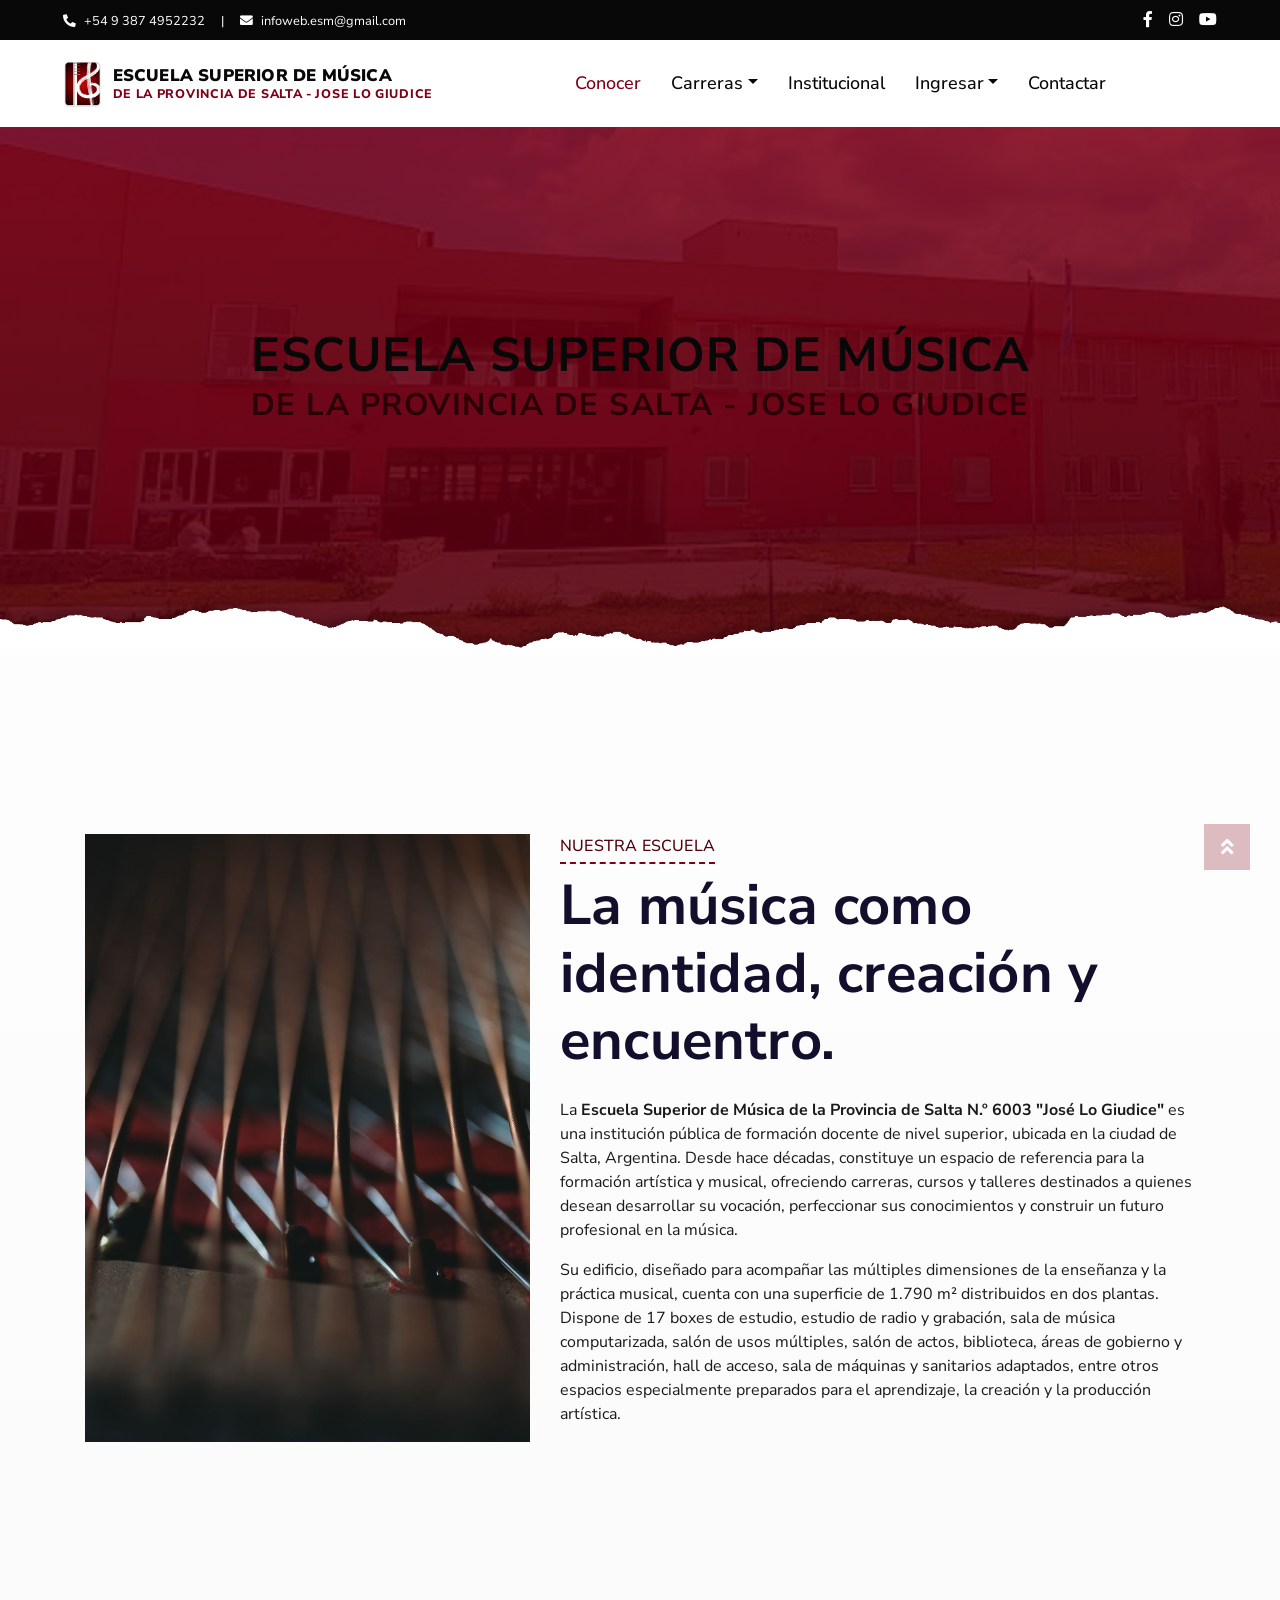
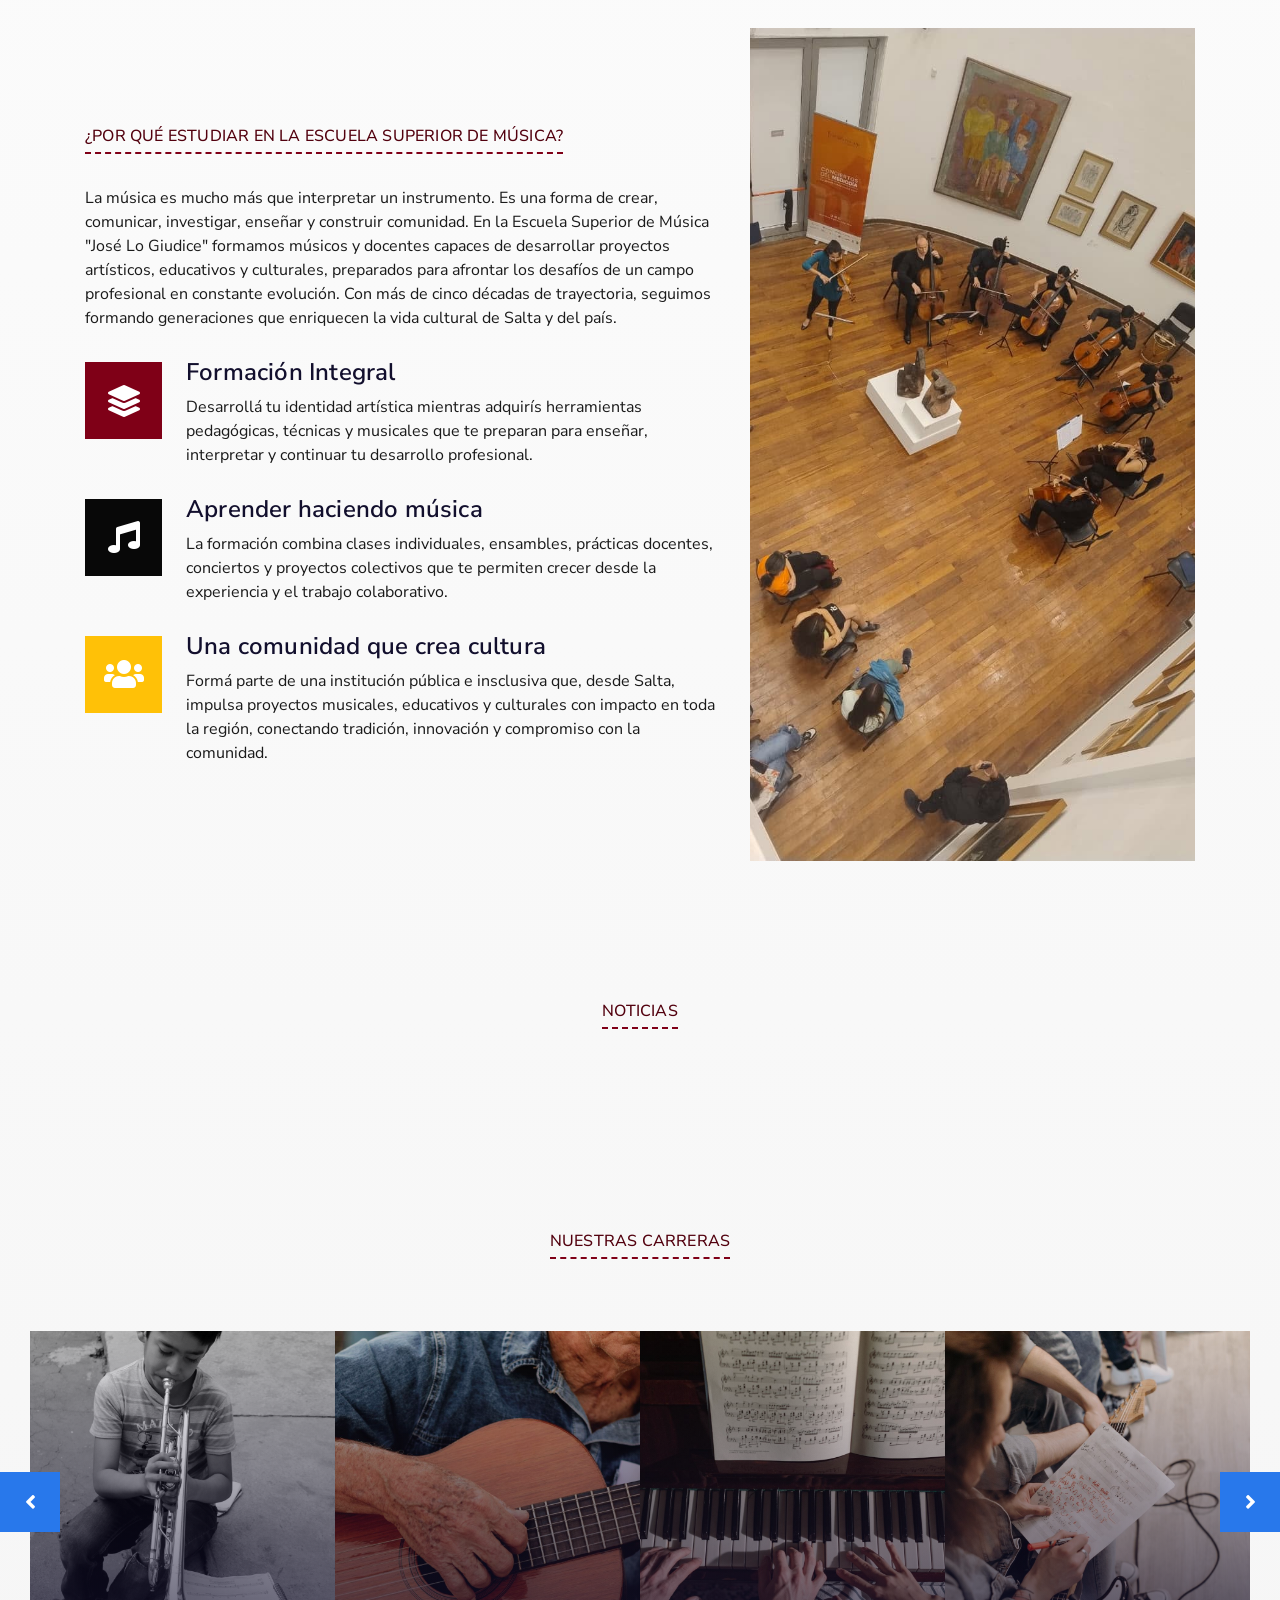
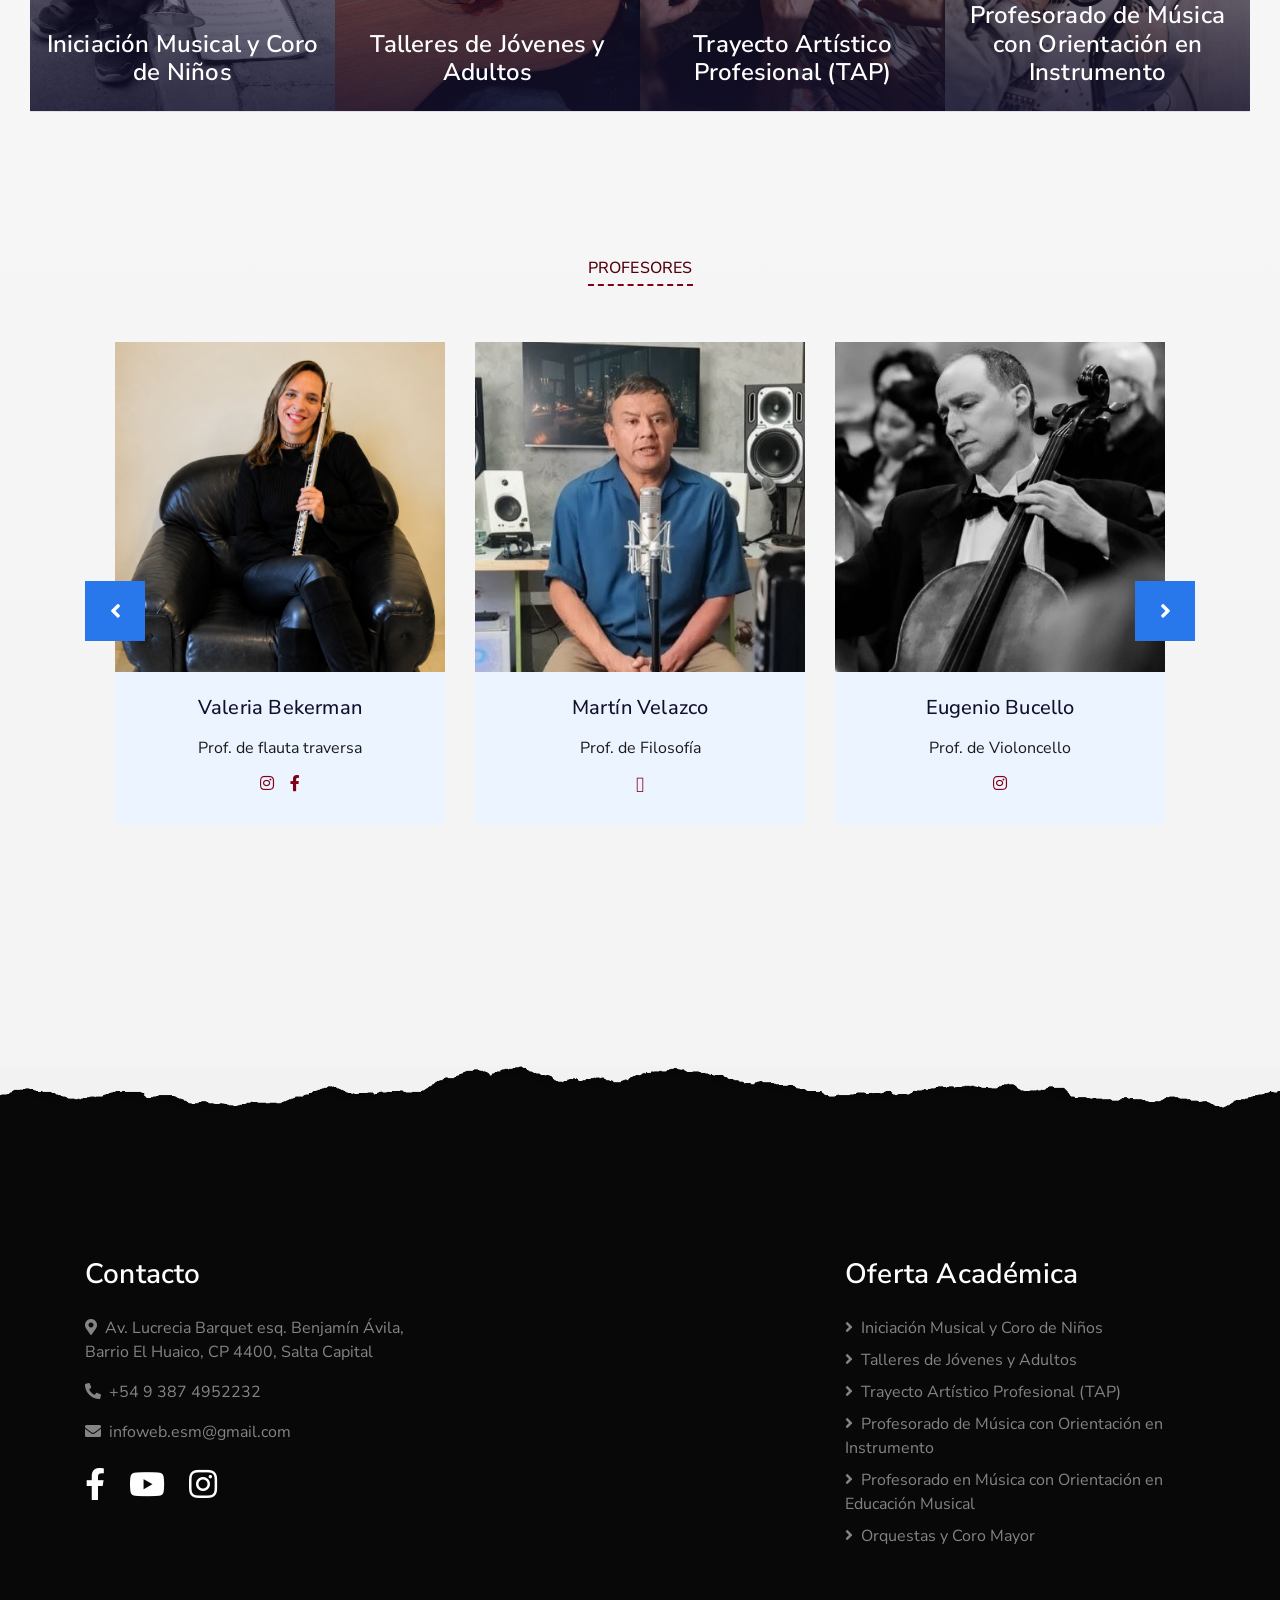
==== commit cf48e671: "Horarios Agregados" ====
--- a/admin.html
+++ b/admin.html
@@ -236,13 +236,6 @@
         <div class="container mt-5 pt-5">
             <div class="row">
                 <div class="col-md-6 mb-5">
-                    <a href="index.html" class="navbar-brand">
-                        <h2 class="mt-n2 d-flex align-items-center footer-brand-title">
-                            <img src="img/icono.png" alt="Logo Escuela Superior de Música">
-                            <span class="footer-brand-text">ESCUELA SUPERIOR DE MUSICA DE LA PROVINCIA DE SALTA - JOSE LO GIUDICE</span>
-                        </h2>
-                    </a>
-                </div>
                 </div>
             </div>
             <div class="row">
--- a/css/style.css
+++ b/css/style.css
@@ -10295,7 +10295,11 @@
 
 
 .curriculum-link:hover,
-.curriculum-link:focus {
+.curriculum-link:focus,
+.curriculum-link-1:hover,
+.curriculum-link-1:focus,
+.curriculum-link-2:hover,
+.curriculum-link-2:focus {
   color: #52000e;
   text-decoration: underline;
 }
@@ -10471,6 +10475,61 @@
   margin-bottom: 0.6rem;
 }
 
+.exam-sheets-box {
+  border: 1px solid rgba(127, 0, 23, 0.18);
+  border-radius: 6px;
+  background: #fff;
+  box-shadow: 0 8px 22px rgba(8, 8, 8, 0.05);
+  padding: 12px 20px;
+}
+
+.exam-sheet + .exam-sheet {
+  border-top: 1px solid rgba(127, 0, 23, 0.18);
+}
+
+.exam-sheet-toggle {
+  display: flex;
+  width: 100%;
+  align-items: center;
+  justify-content: space-between;
+  border: 0;
+  background: transparent;
+  color: #52000e;
+  cursor: pointer;
+  font: inherit;
+  font-weight: 700;
+  padding: 16px 4px;
+  text-align: left;
+  text-decoration: none;
+}
+
+.exam-sheet-toggle:hover,
+.exam-sheet-toggle:focus {
+  color: #7f0017;
+  outline: 2px solid rgba(127, 0, 23, 0.25);
+  outline-offset: -2px;
+}
+
+.exam-sheet-toggle[aria-expanded="true"] i {
+  transform: rotate(180deg);
+}
+
+.exam-sheet-toggle i {
+  transition: transform .2s ease;
+}
+
+.exam-sheet-content {
+  padding: 0 0 16px;
+}
+
+.exam-sheet-content iframe {
+  display: block;
+  width: 100%;
+  height: 85vh;
+  min-height: 450px;
+  border: 0;
+}
+
 @media (max-width: 767.98px) {
   .license-table {
     min-width: 760px;
@@ -10478,7 +10537,8 @@
 
   .licenses-intro,
   .licenses-important,
-  .licenses-box {
+  .licenses-box,
+  .exam-sheets-box {
     padding: 16px;
   }
 }
@@ -10937,4 +10997,4 @@
 
     border:none;
 
-}+}
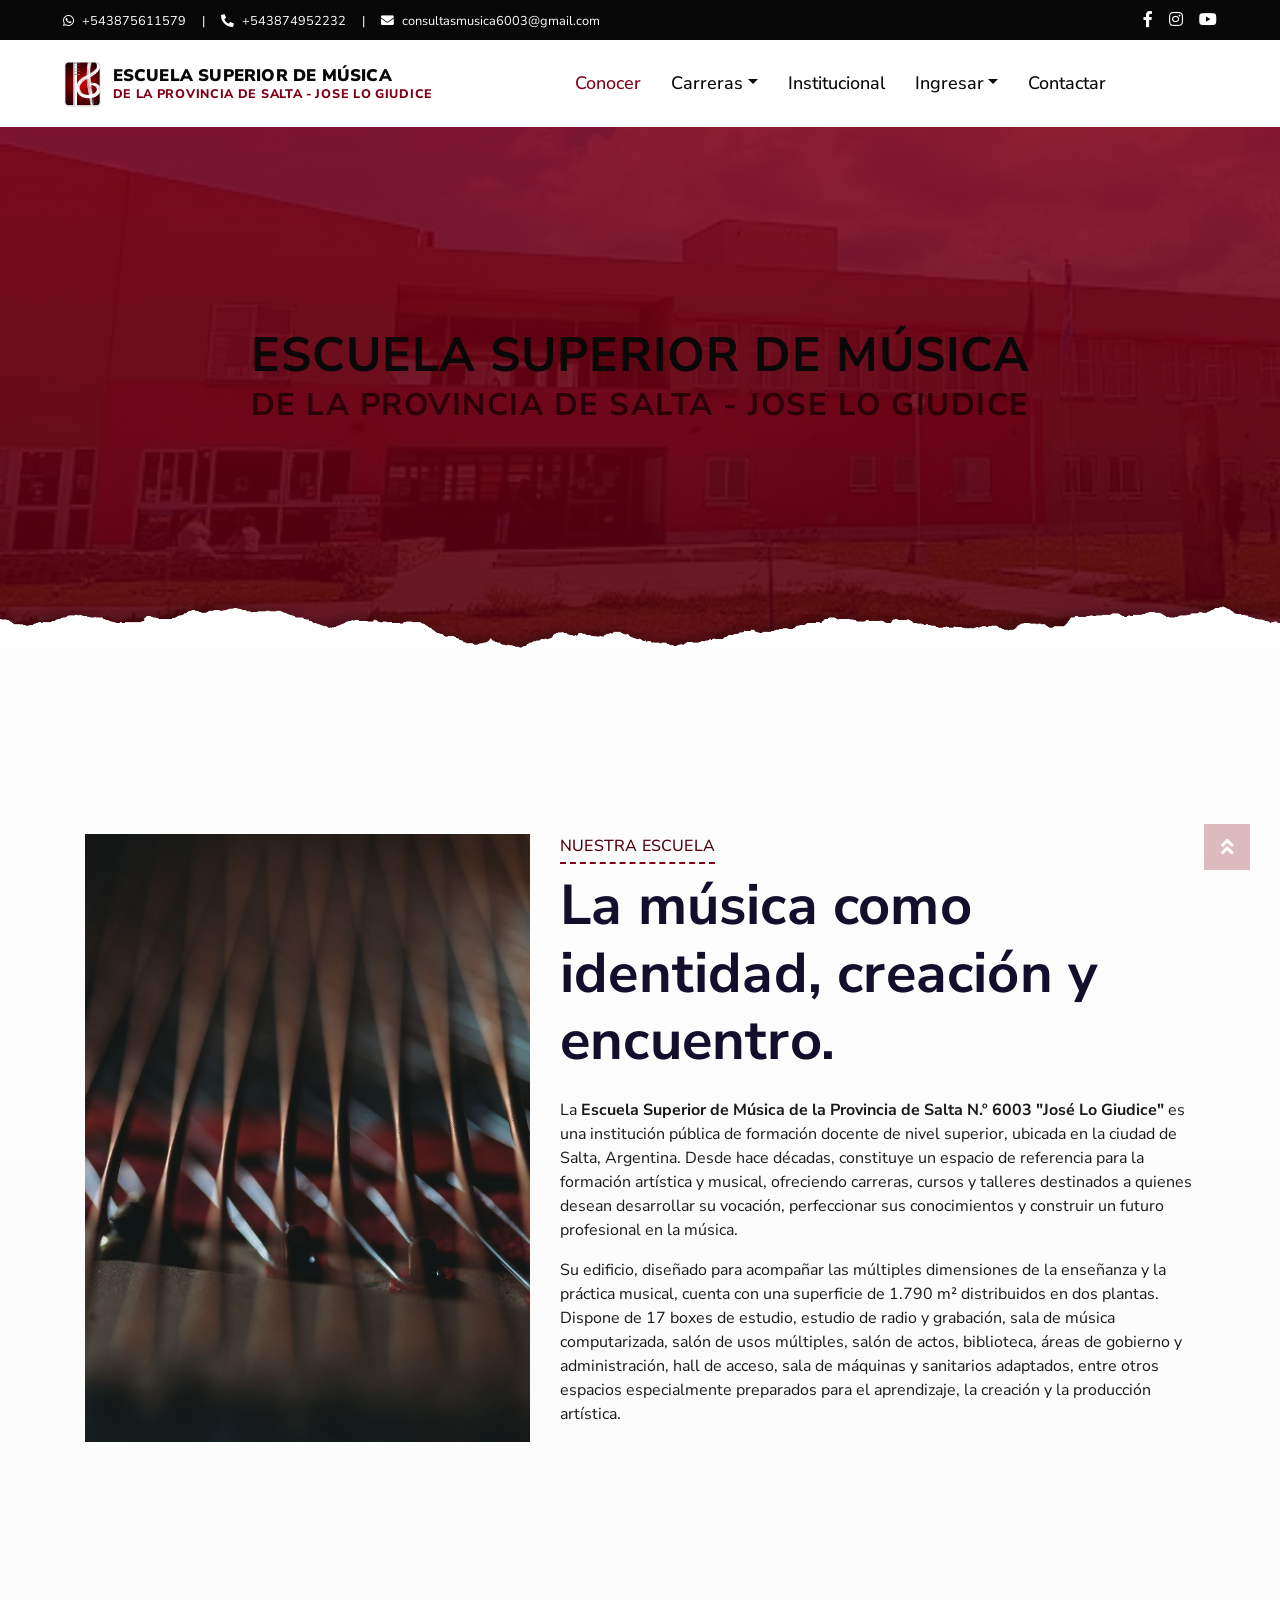
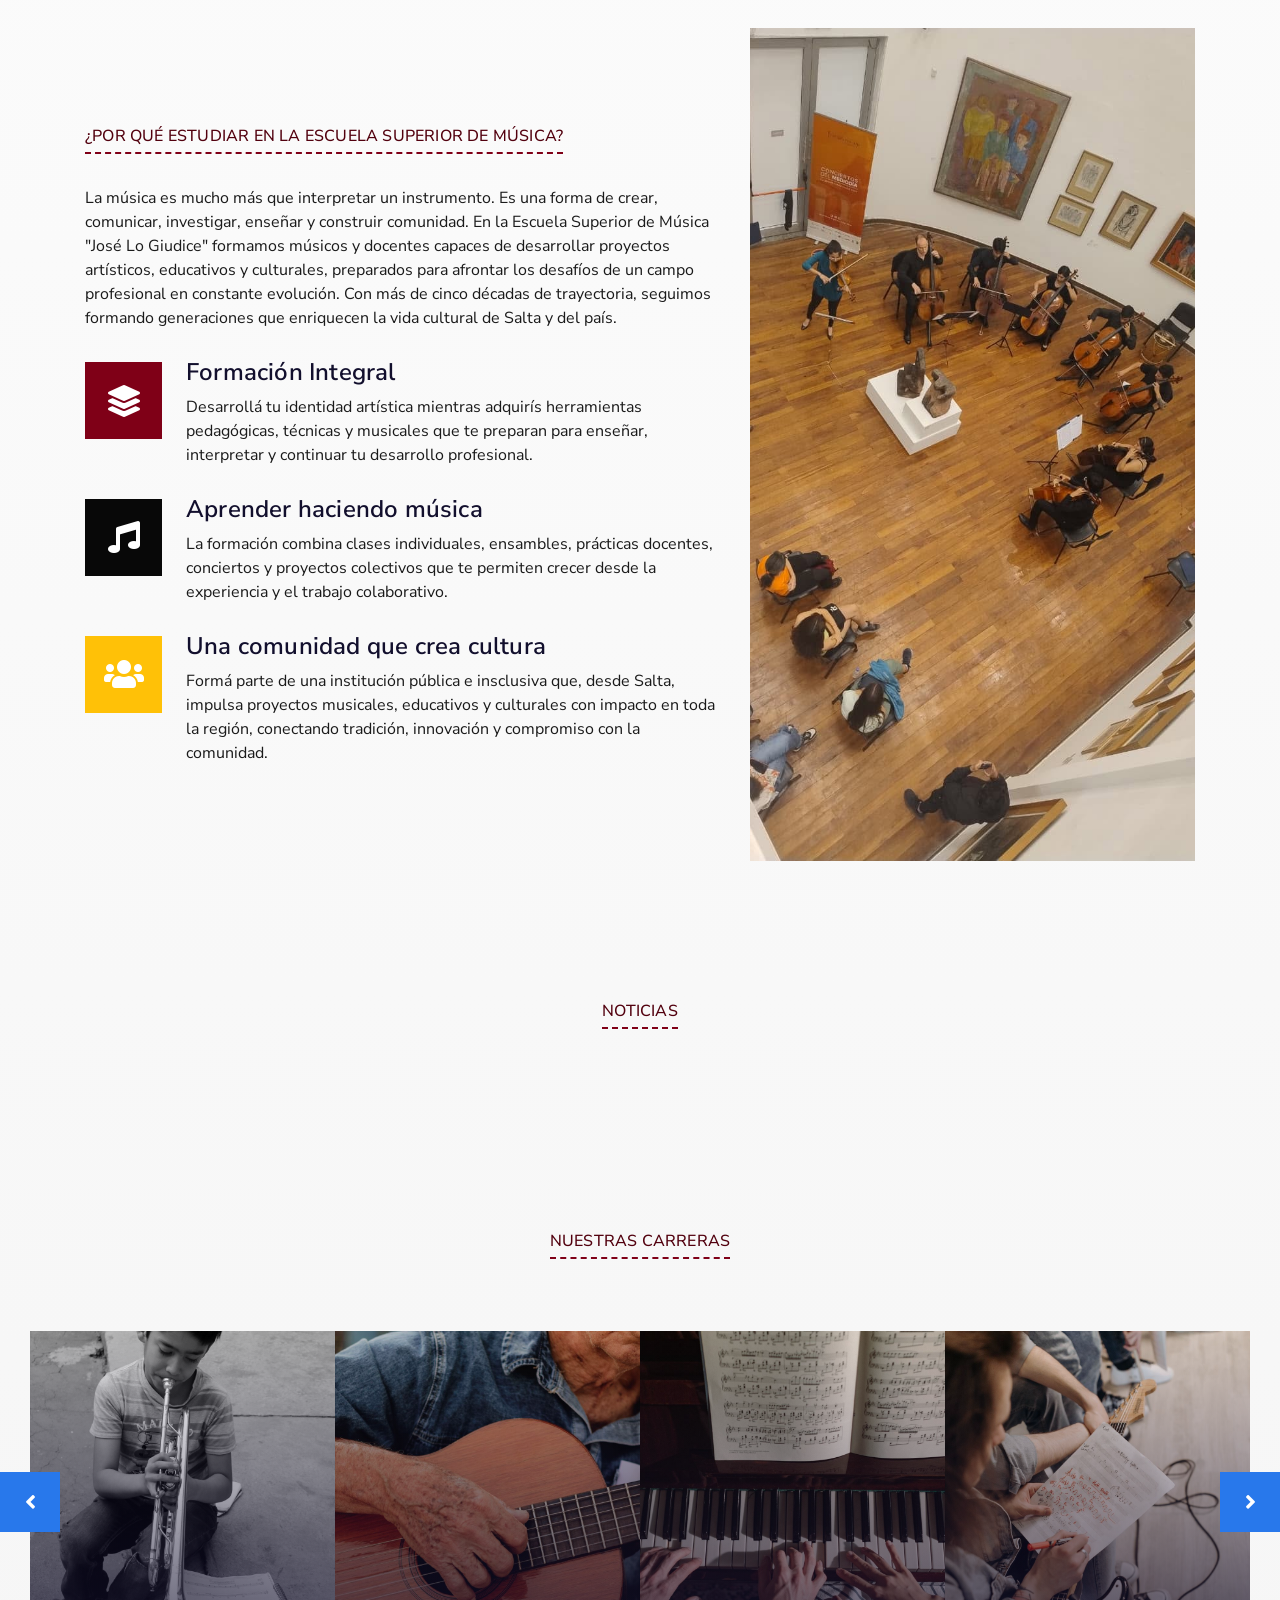
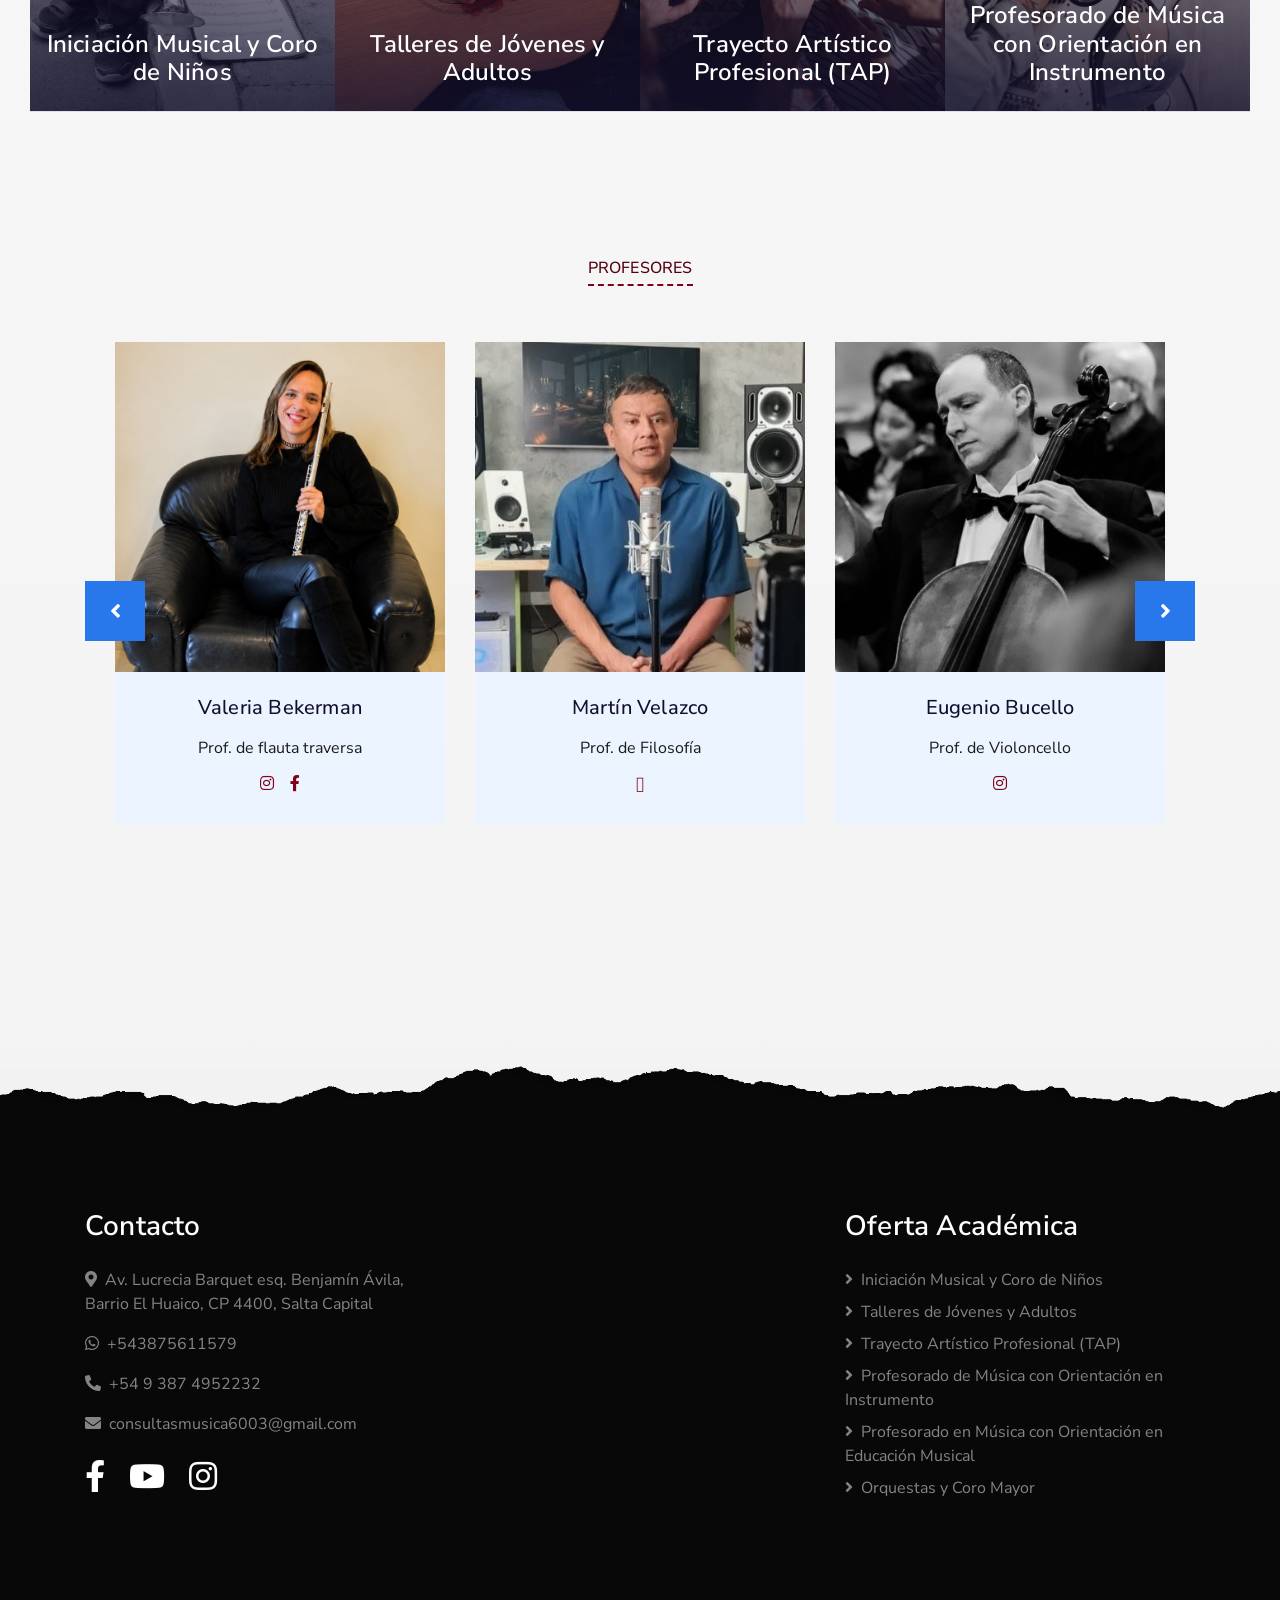
==== commit 406e2f65: "headers_links" ====
--- a/admin.html
+++ b/admin.html
@@ -74,20 +74,22 @@
         <div class="row py-2 px-lg-5">
             <div class="col-lg-6 text-center text-lg-left mb-2 mb-lg-0">
                 <div class="d-inline-flex align-items-center text-white">
-                    <small><i class="fa fa-phone-alt mr-2"></i>+012 345 6789</small>
+                    <small><i class="fab fa-whatsapp mr-2"></i><a class="text-white" href="https://wa.me/5493875611579">+543875611579</a></small>
                     <small class="px-3">|</small>
-                    <small><i class="fa fa-envelope mr-2"></i>info@example.com</small>
+                    <small><i class="fa fa-phone-alt mr-2"></i><a class="text-white" href="tel:+543874952232">+543874952232</a></small>
+                    <small class="px-3">|</small>
+                    <small><i class="fa fa-envelope mr-2"></i><a class="text-white" href="mailto:consultasmusica6003@gmail.com">consultasmusica6003@gmail.com</a></small>
                 </div>
             </div>
             <div class="col-lg-6 text-center text-lg-right">
                 <div class="d-inline-flex align-items-center">
-                    <a class="text-white px-2" href="">
+                    <a class="text-white px-2" href="https://www.facebook.com/profile.php?id=100092569306493">
                         <i class="fab fa-facebook-f"></i>
                     </a>
-                    <a class="text-white px-2" href="">
+                    <a class="text-white px-2" href="https://www.instagram.com/esm.salta/?hl=es">
                         <i class="fab fa-instagram"></i>
                     </a>
-                    <a class="text-white pl-2" href="">
+                    <a class="text-white pl-2" href="https://www.youtube.com/@escuelademusicajoselogiudi229">
                         <i class="fab fa-youtube"></i>
                     </a>
                 </div>
@@ -235,27 +237,24 @@
     <div class="container-fluid position-relative overlay-top bg-dark text-white-50 py-5" style="margin-top: 90px;">
         <div class="container mt-5 pt-5">
             <div class="row">
-                <div class="col-md-6 mb-5">
-                </div>
-            </div>
-            <div class="row">
-                <div class="col-md-4 mb-5">
+                <div class="col-lg-4 col-md-6 mb-5">
                     <h3 class="text-white mb-4">Contacto</h3>
                     <p><i class="fa fa-map-marker-alt mr-2"></i>Av. Lucrecia Barquet esq. Benjamín Ávila, Barrio El Huaico, CP 4400, Salta Capital</p>
-                    <p><i class="fa fa-phone-alt mr-2"></i>+54 9 387 4952232</p>
-                    <p><i class="fa fa-envelope mr-2"></i>infoweb.esm@gmail.com</p>
+                    <p><i class="fab fa-whatsapp mr-2"></i><a class="text-white-50" href="https://wa.me/5493875611579">+543875611579</a></p>
+                    <p><i class="fa fa-phone-alt mr-2"></i><a class="text-white-50" href="tel:+5493874952232">+54 9 387 4952232</a></p>
+                    <p><i class="fa fa-envelope mr-2"></i><a class="text-white-50" href="mailto:consultasmusica6003@gmail.com">consultasmusica6003@gmail.com</a></p>
                     <div class="d-flex justify-content-start mt-4">
                         <a class="text-white mr-4" href="https://www.facebook.com/profile.php?id=100092569306493"><i class="fab fa-2x fa-facebook-f"></i></a>
                         <a class="text-white mr-4" href="https://www.instagram.com/esm.salta/?hl=es"><i class="fab fa-2x fa-youtube"></i></a>
                         <a class="text-white" href="https://www.youtube.com/@escuelademusicajoselogiudi229"><i class="fab fa-2x fa-instagram"></i></a>
                     </div>
                 </div>
-                <div class="col-md-4 mb-5">
+                <div class="col-lg-4 col-md-6 mb-5">
                     <div class="d-flex flex-column justify-content-start">
-                        <iframe src="https://www.google.com/maps?q=-24.7216051,-65.420661&z=16&output=embed" width="500" height="250" style="border:0;" allowfullscreen="" loading="lazy" referrerpolicy="strict-origin-when-cross-origin"></iframe>
-                    </div>
-                </div>
-                <div class="col-md-4 mb-5">
+                        <iframe src="https://www.google.com/maps?q=-24.7216051,-65.420661&z=16&output=embed" title="Ubicación de la Escuela Superior de Música" class="w-100" height="250" style="border:0;" allowfullscreen="" loading="lazy" referrerpolicy="strict-origin-when-cross-origin"></iframe>
+                    </div>
+                </div>
+                <div class="col-lg-4 col-md-6 mb-5">
                     <h3 class="text-white mb-4">Oferta Académica</h3>
                     <div class="d-flex flex-column justify-content-start">
                         <a class="text-white-50 mb-2" href="im.html"><i class="fa fa-angle-right mr-2"></i>Iniciación Musical y Coro de Niños</a>
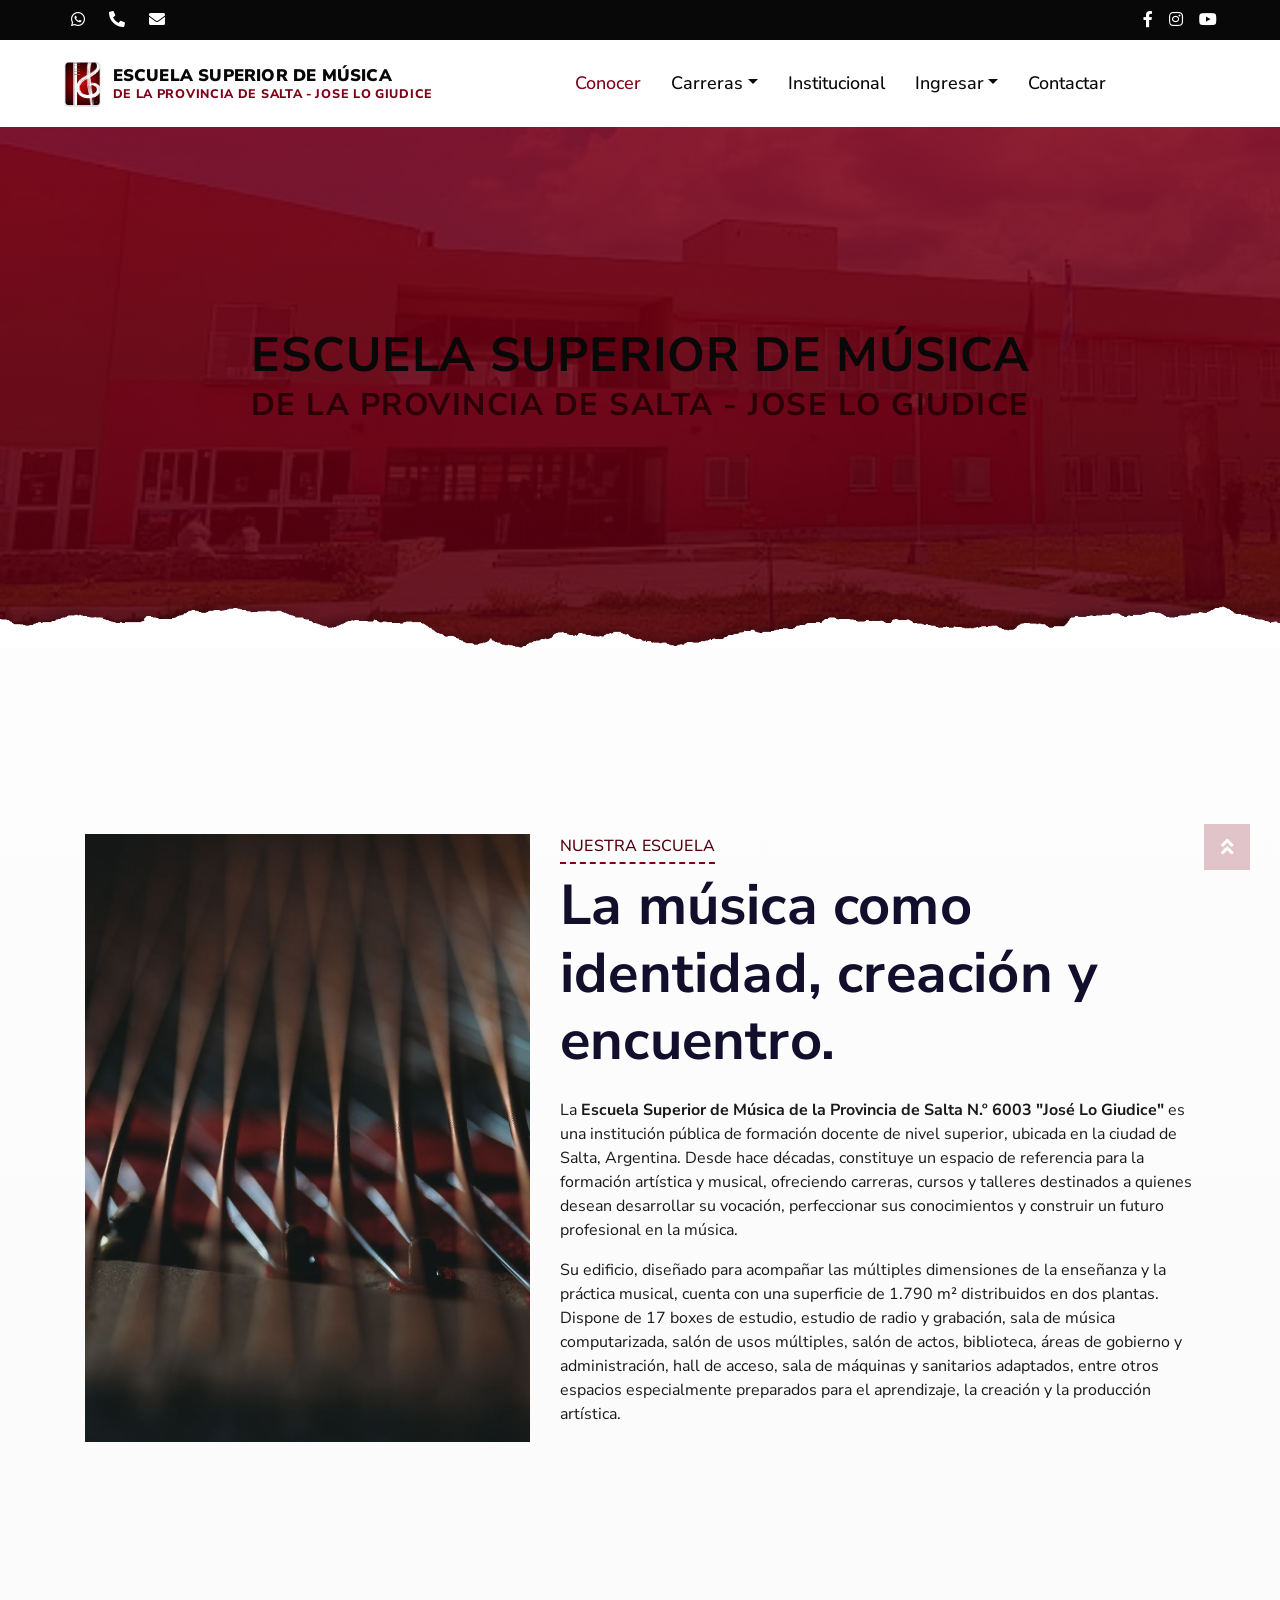
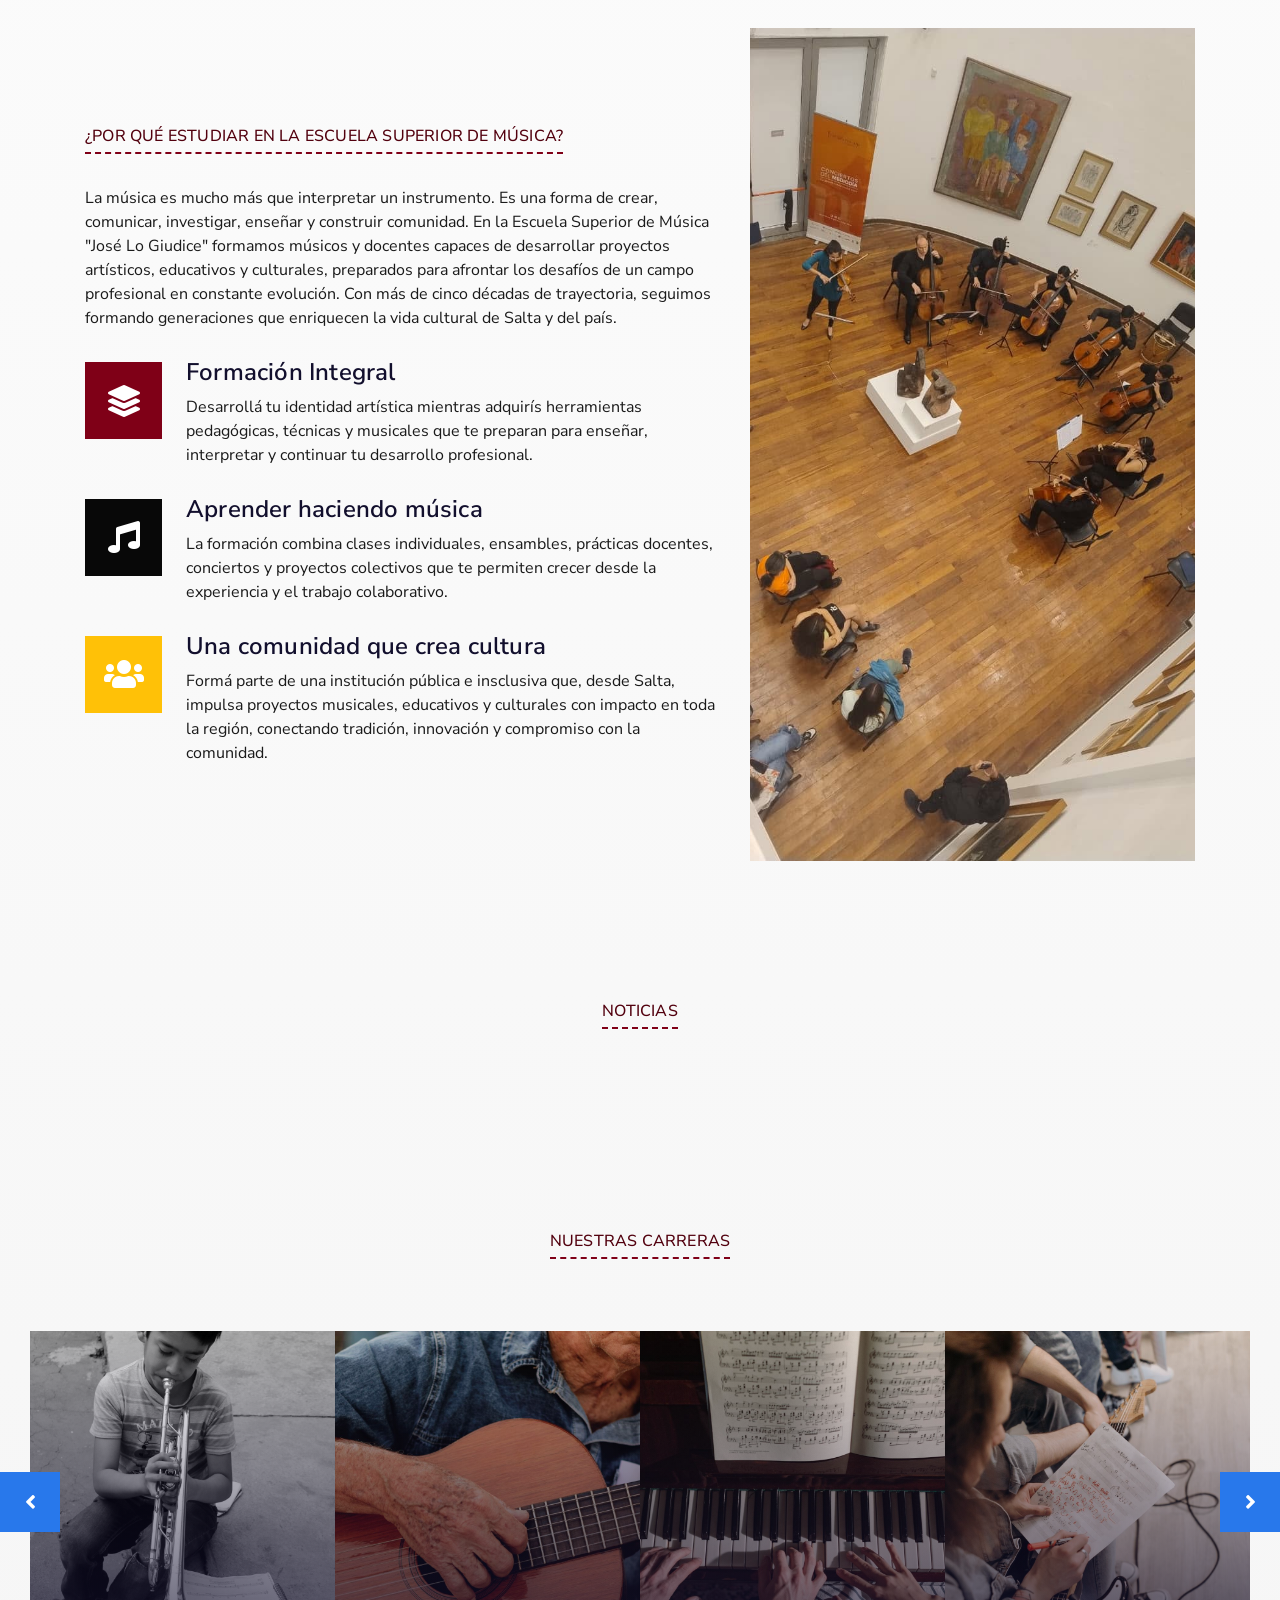
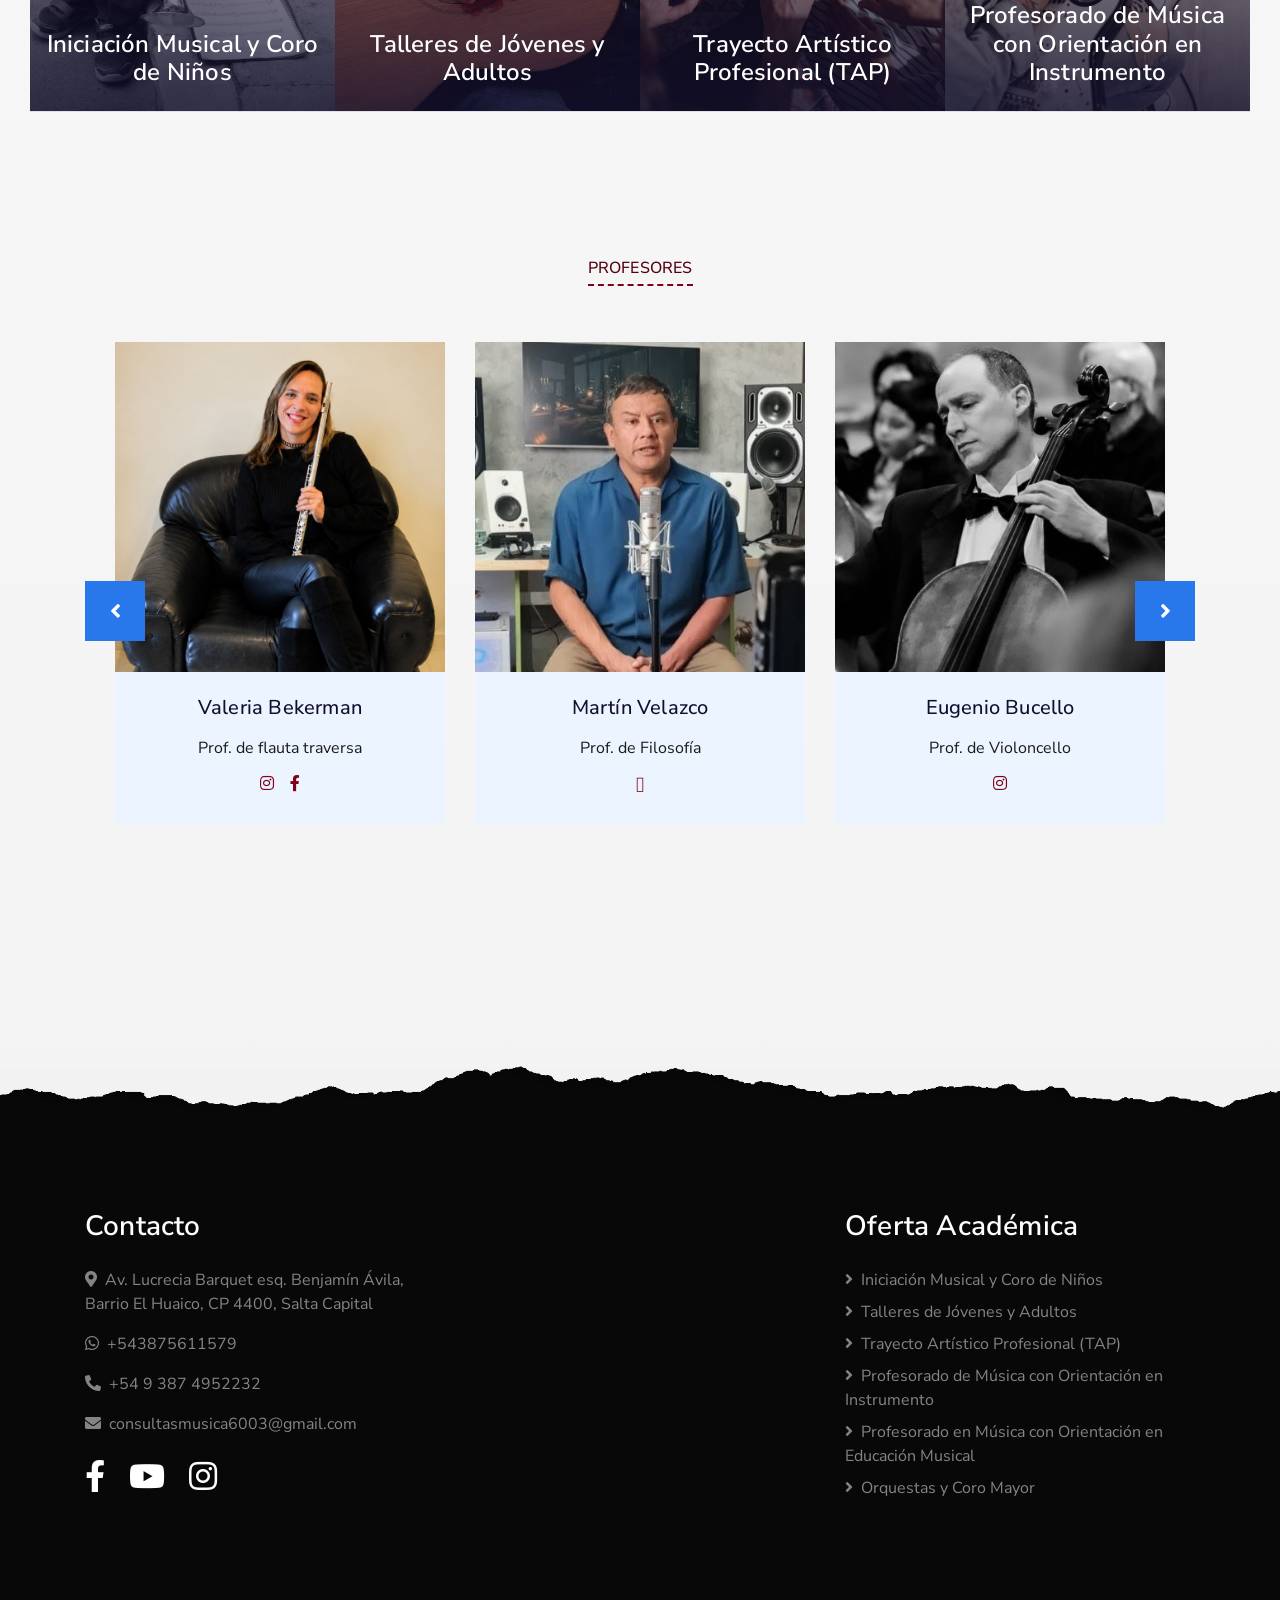
==== commit a00484f1: "conos chicos" ====
--- a/admin.html
+++ b/admin.html
@@ -73,12 +73,16 @@
     <div class="container-fluid bg-dark">
         <div class="row py-2 px-lg-5">
             <div class="col-lg-6 text-center text-lg-left mb-2 mb-lg-0">
-                <div class="d-inline-flex align-items-center text-white">
-                    <small><i class="fab fa-whatsapp mr-2"></i><a class="text-white" href="https://wa.me/5493875611579">+543875611579</a></small>
-                    <small class="px-3">|</small>
-                    <small><i class="fa fa-phone-alt mr-2"></i><a class="text-white" href="tel:+543874952232">+543874952232</a></small>
-                    <small class="px-3">|</small>
-                    <small><i class="fa fa-envelope mr-2"></i><a class="text-white" href="mailto:consultasmusica6003@gmail.com">consultasmusica6003@gmail.com</a></small>
+                <div class="d-inline-flex align-items-center">
+                    <a class="text-white px-2" href="https://wa.me/5493875611579">
+                        <i class="fab fa-whatsapp mr-2"></i>                     
+                    </a>
+                    <a class="text-white px-2" href="tel:+543874952232">
+                        <i class="fa fa-phone-alt mr-2"></i>                     
+                    </a>                    
+                    <a class="text-white px-2" href="mailto:consultasmusica6003@gmail.com">
+                        <i class="fa fa-envelope mr-2"></i>                     
+                    </a>                                        
                 </div>
             </div>
             <div class="col-lg-6 text-center text-lg-right">
